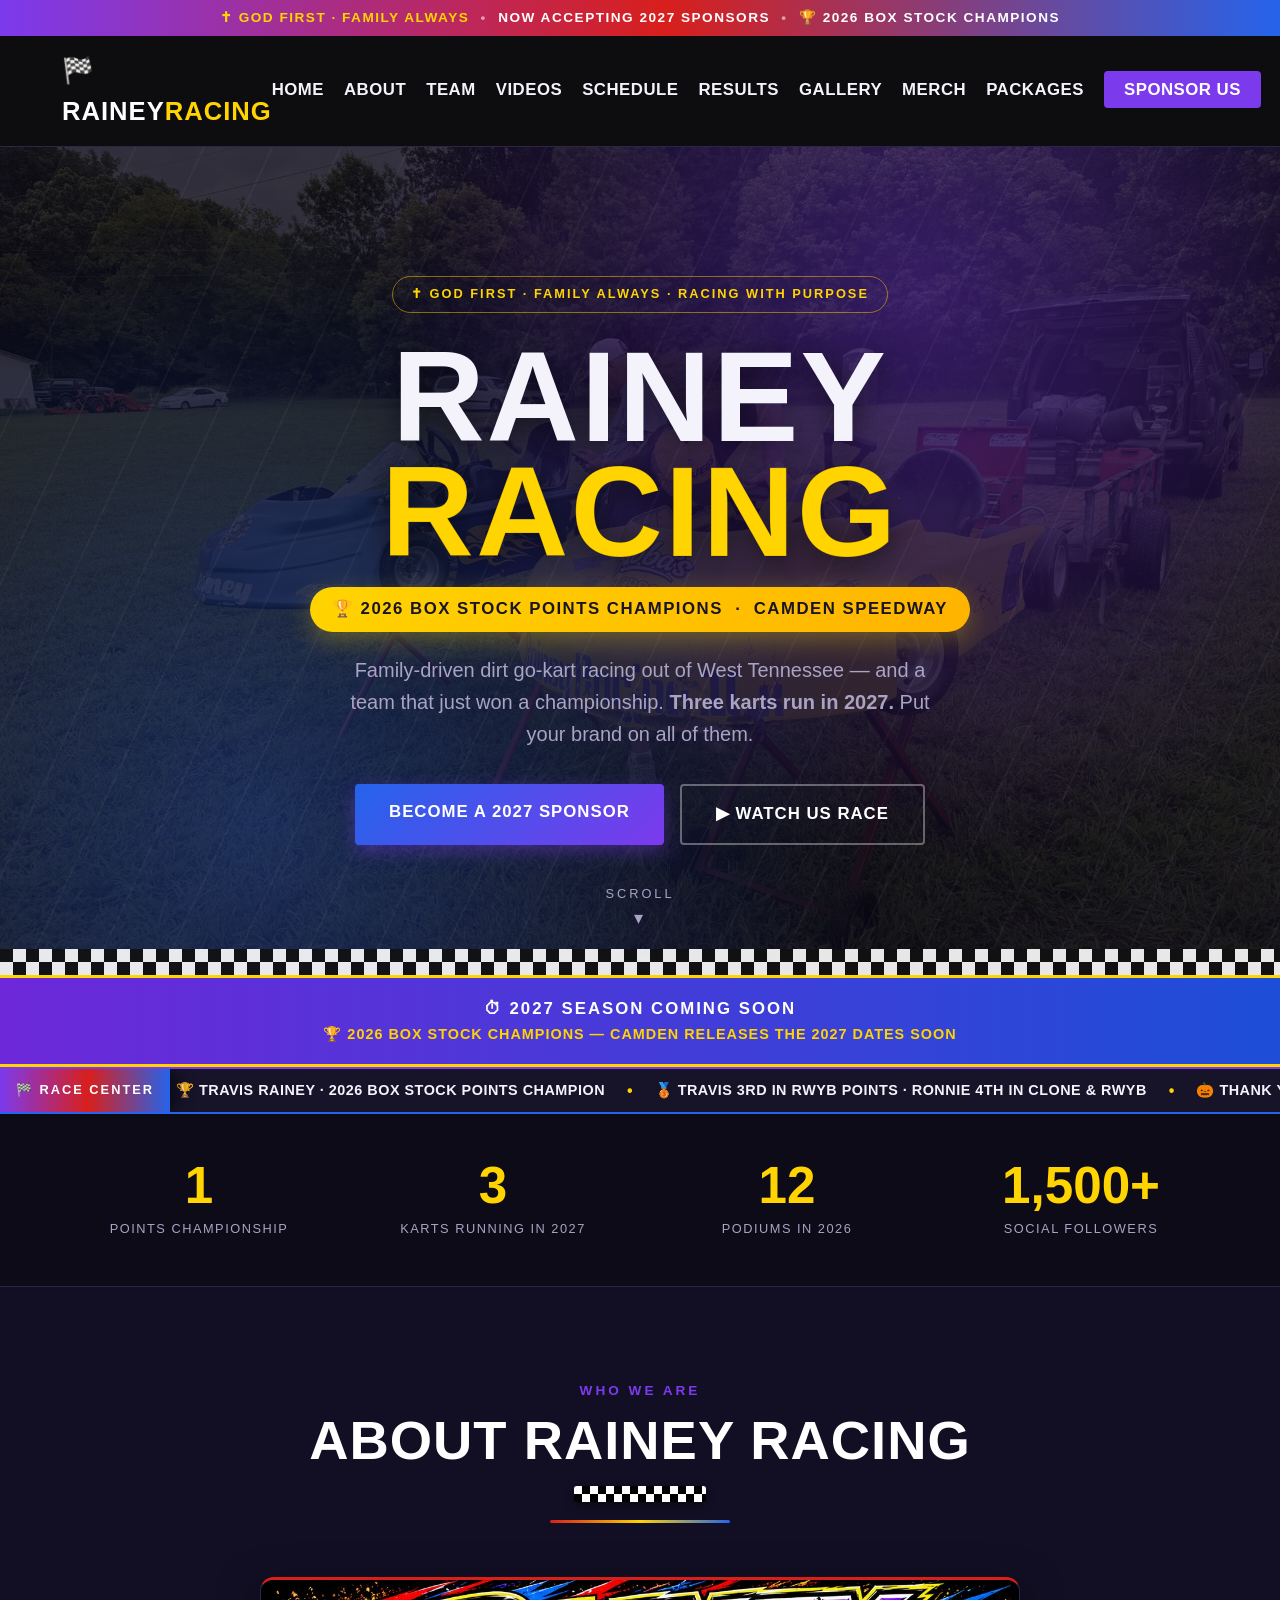
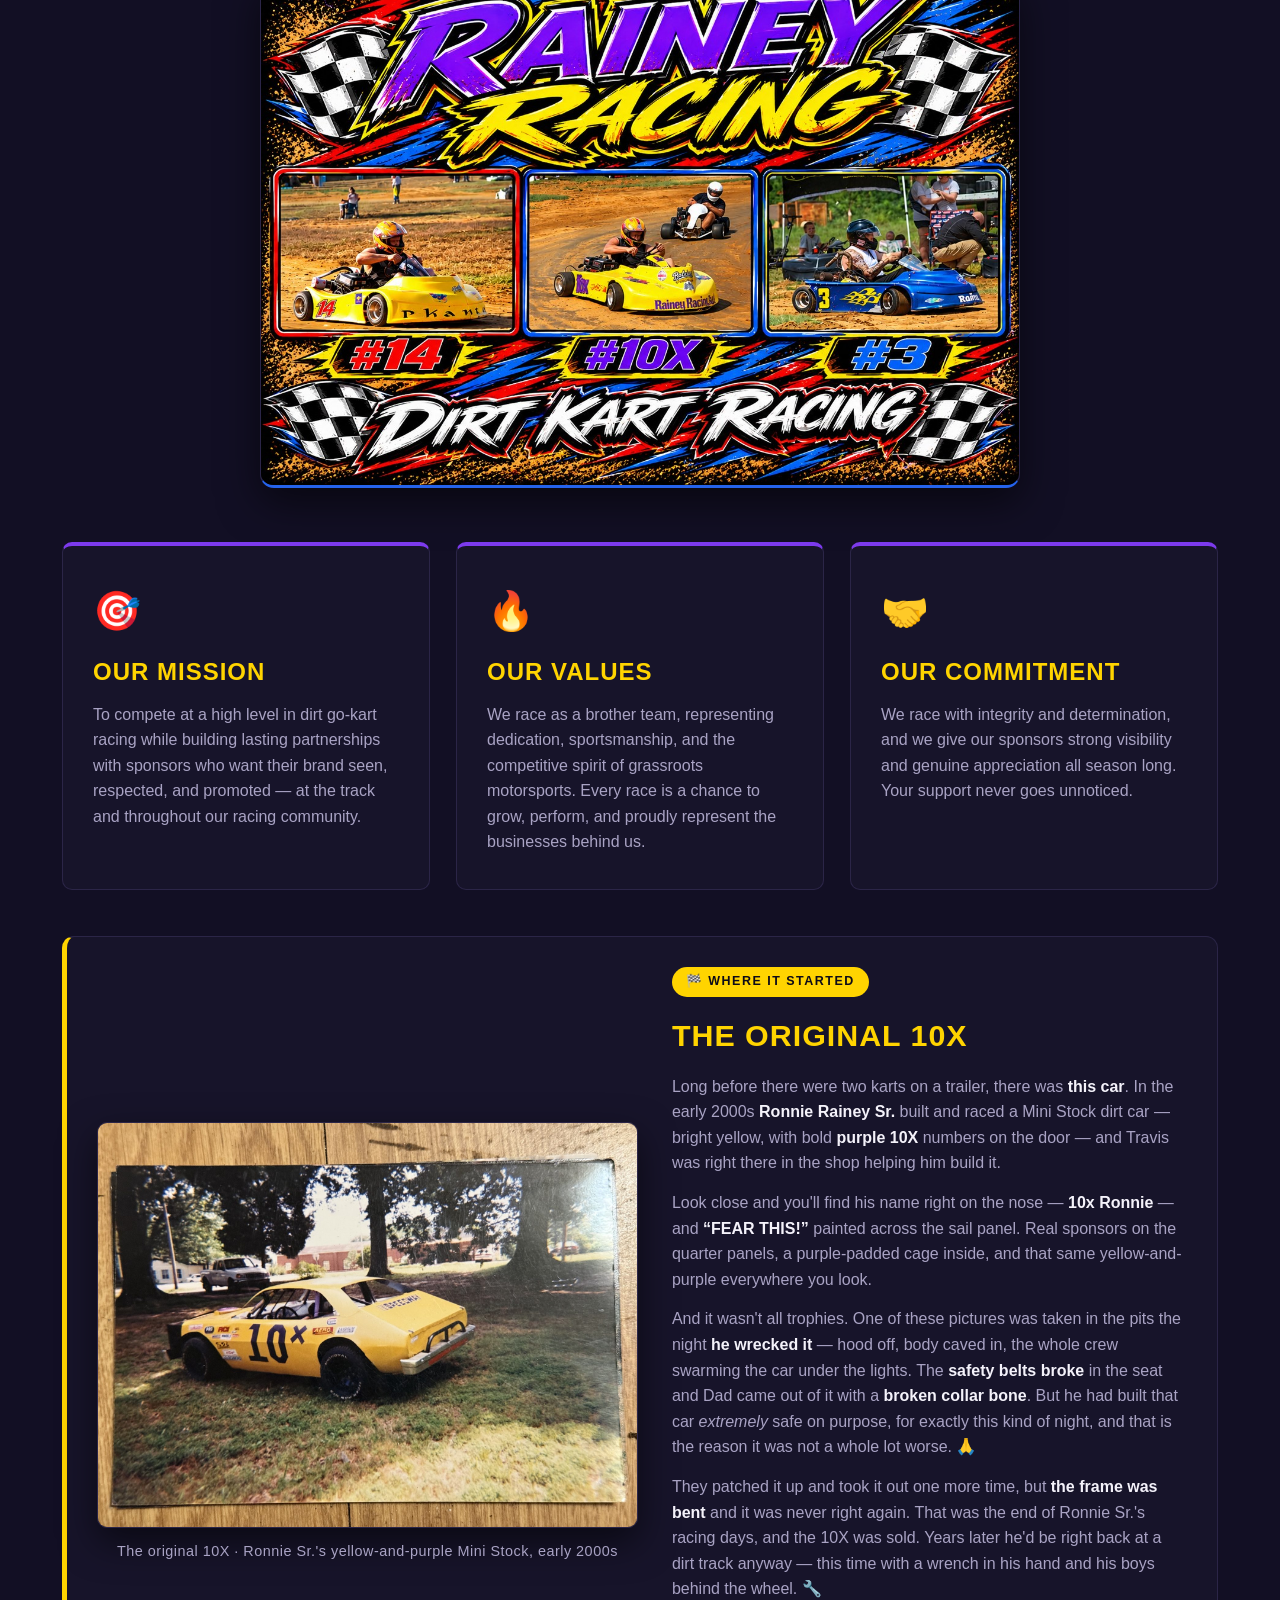
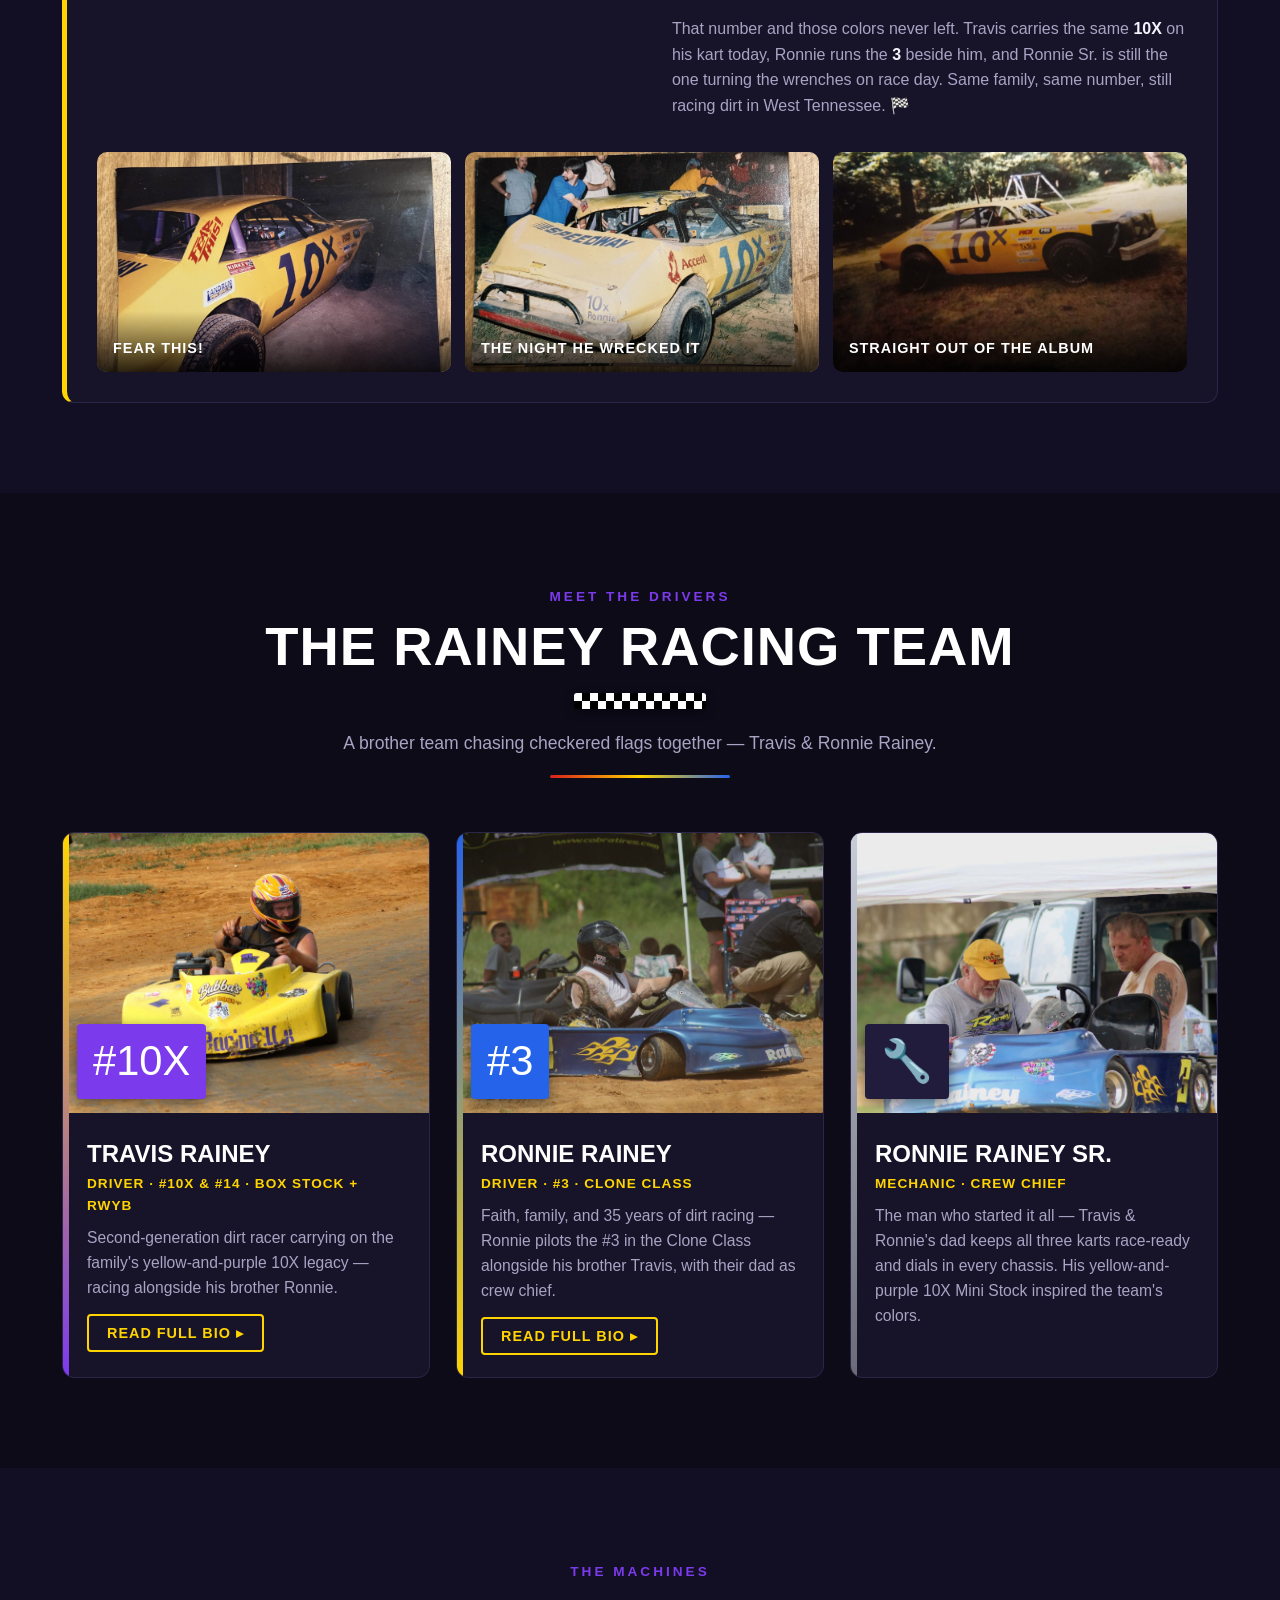
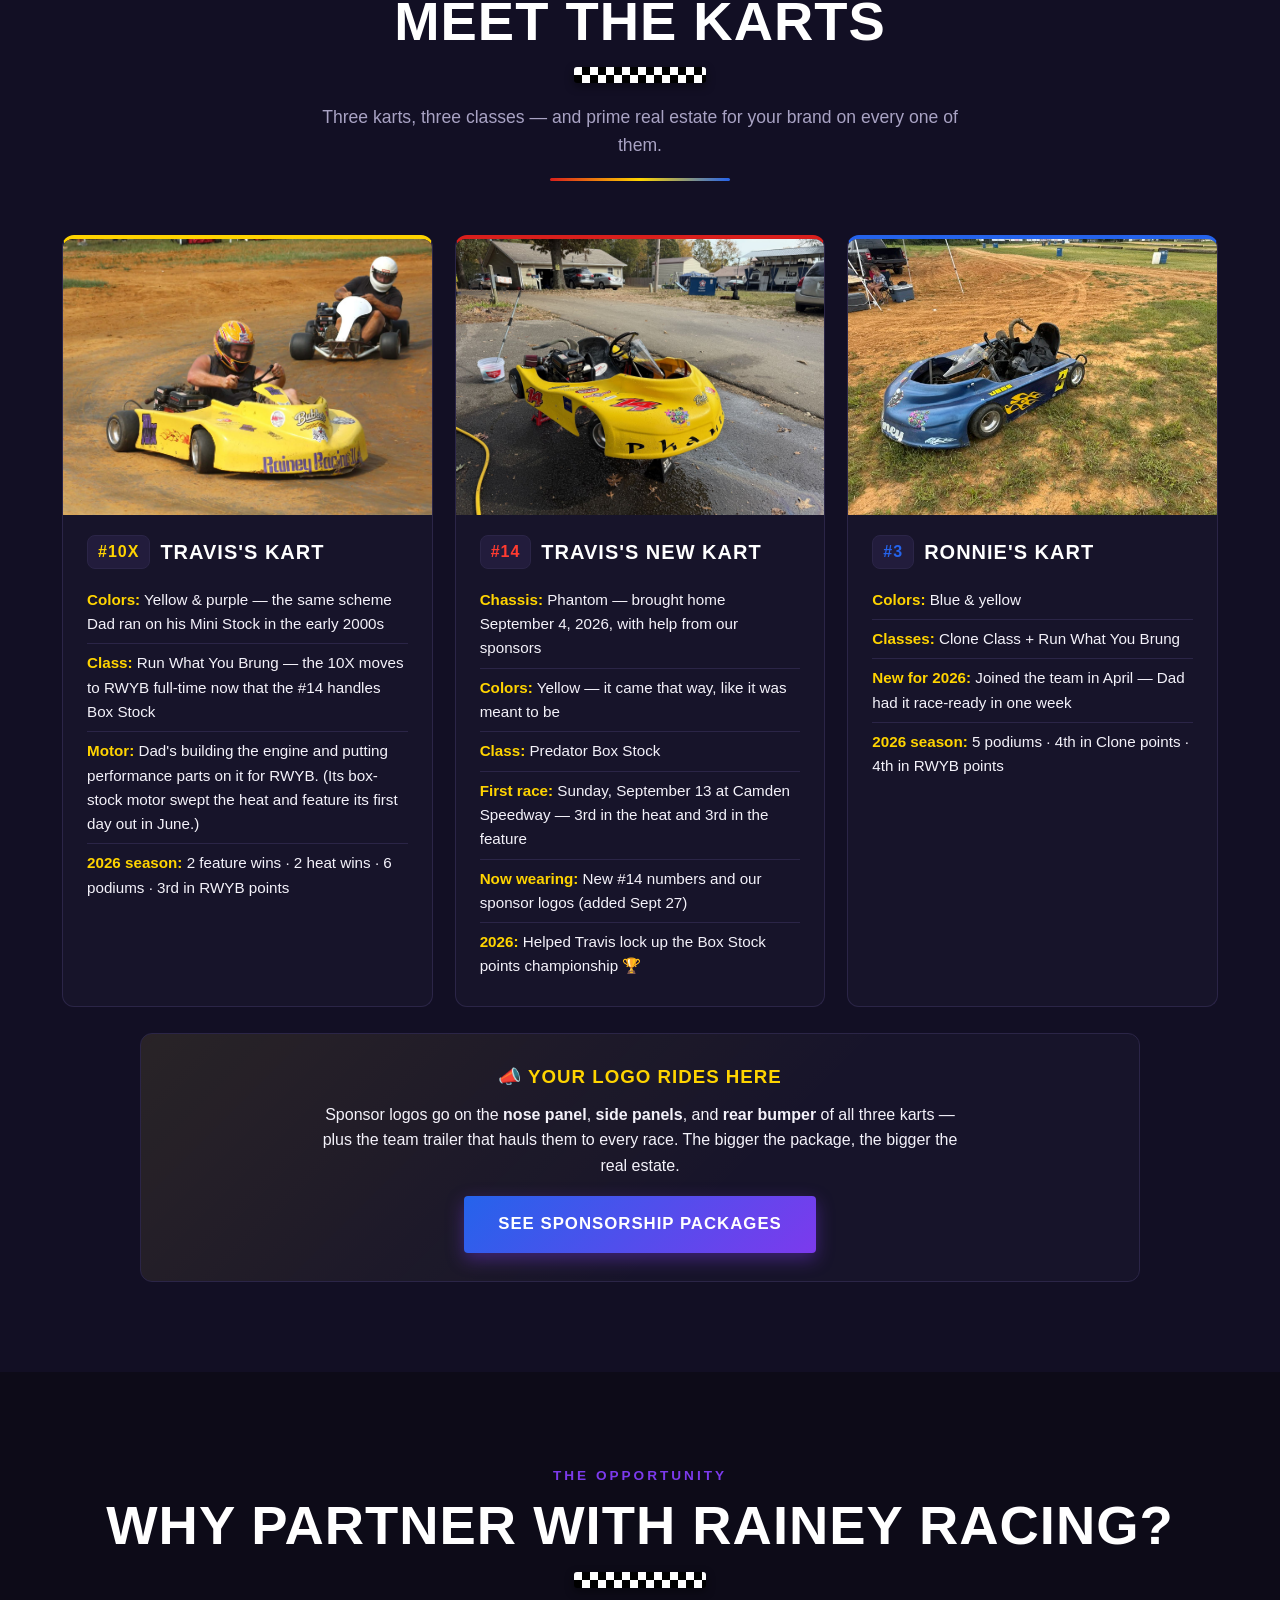
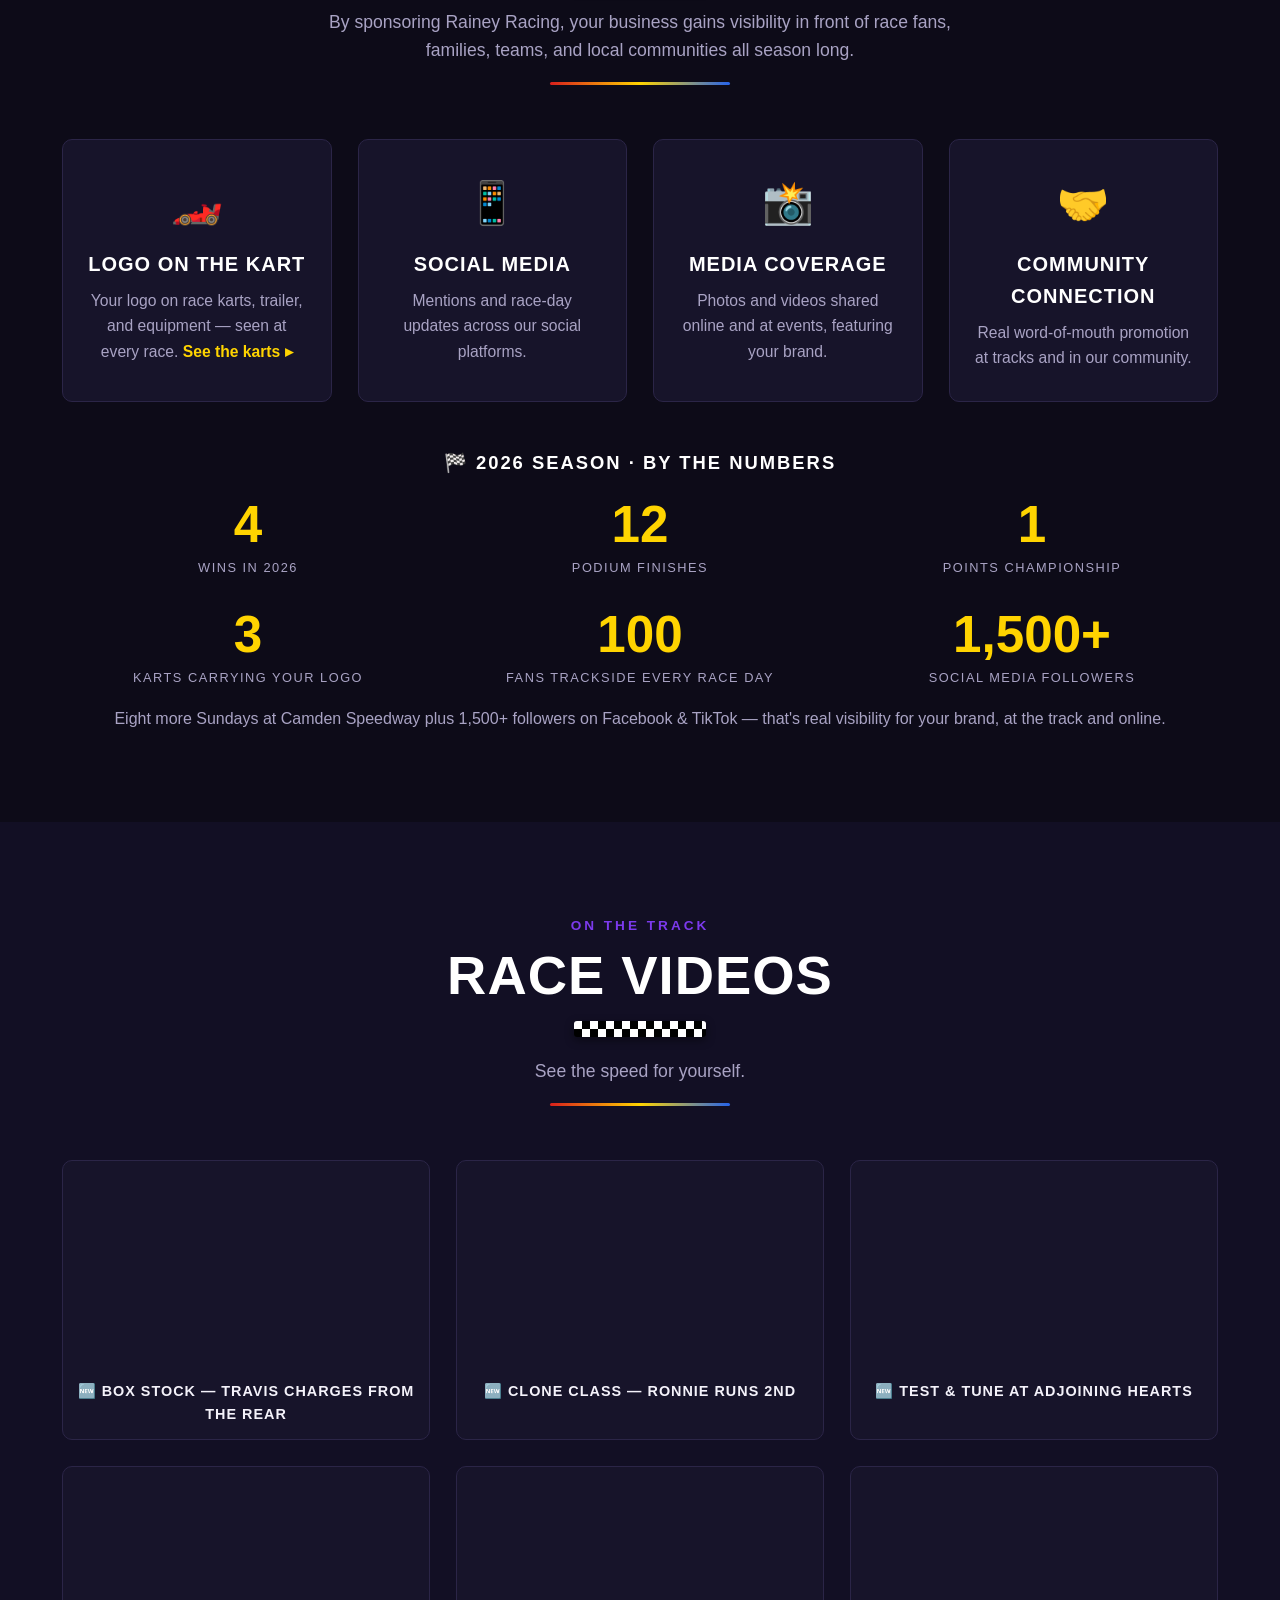
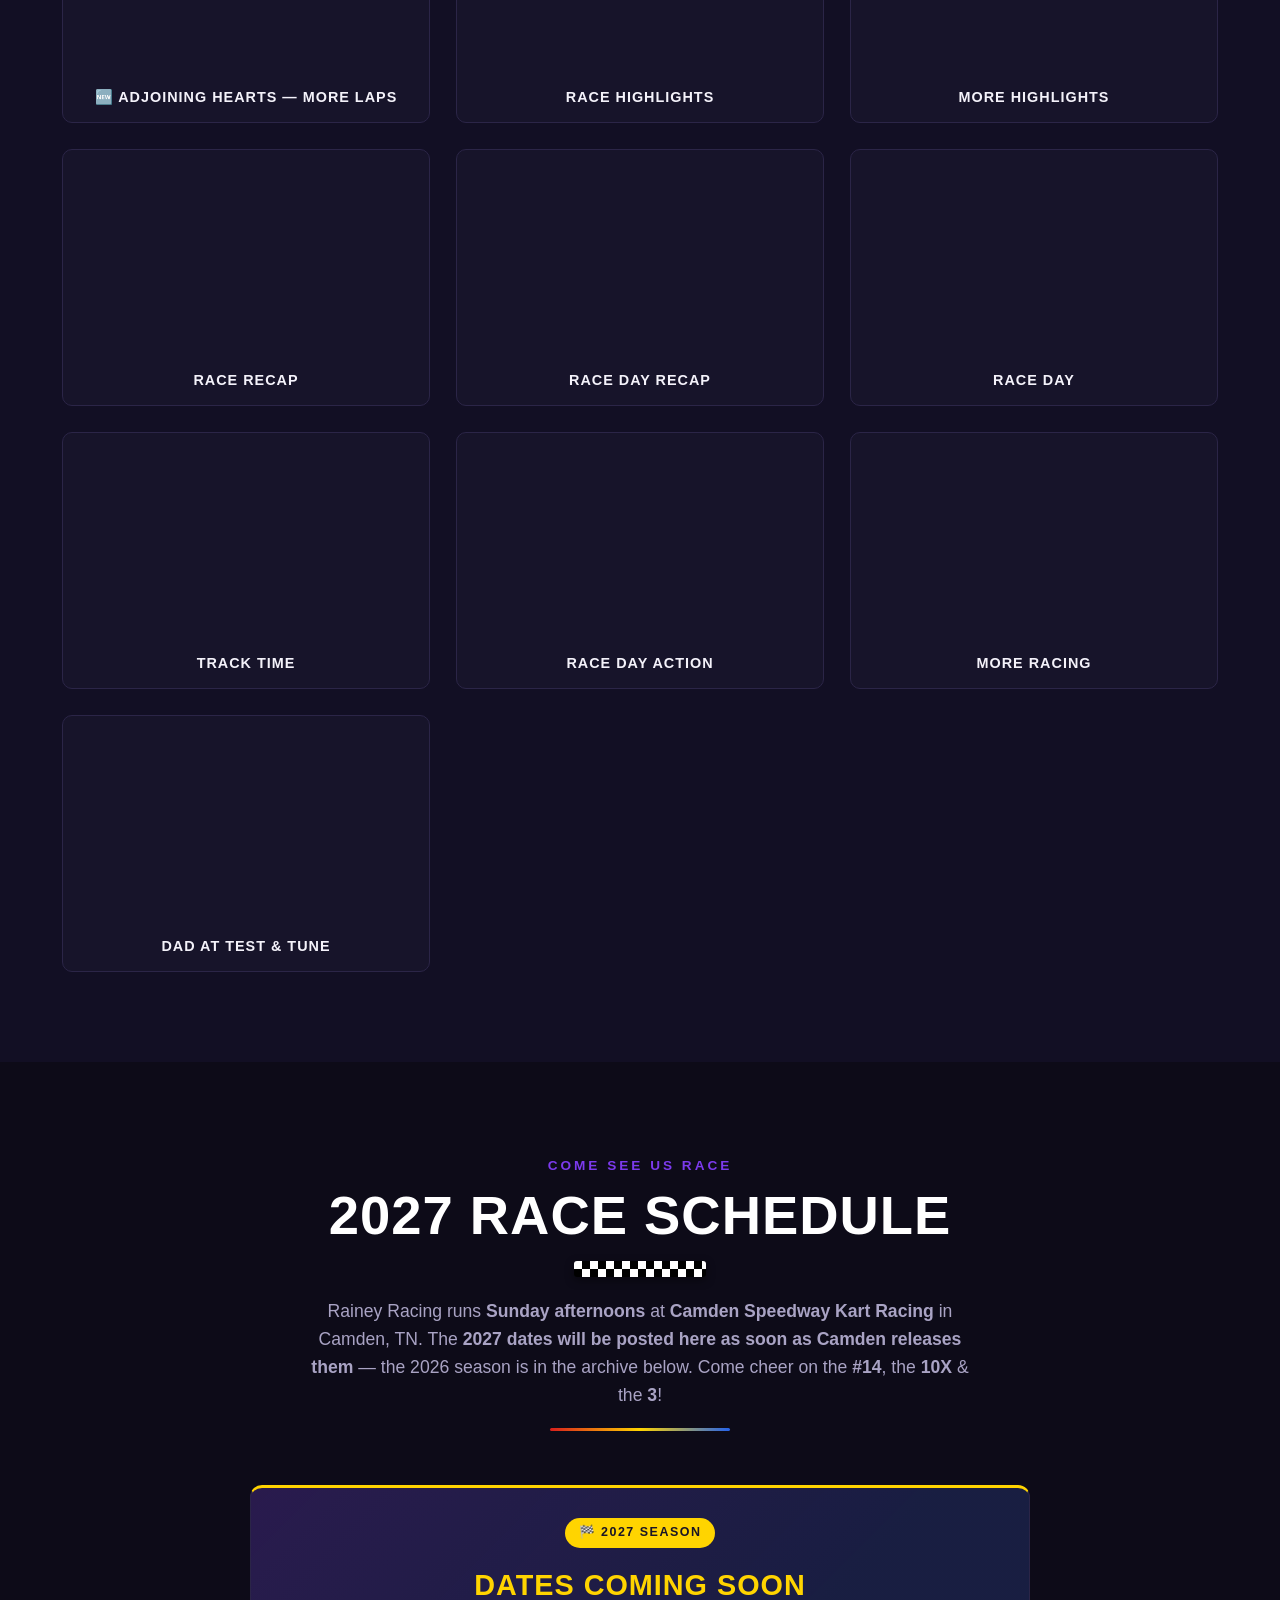
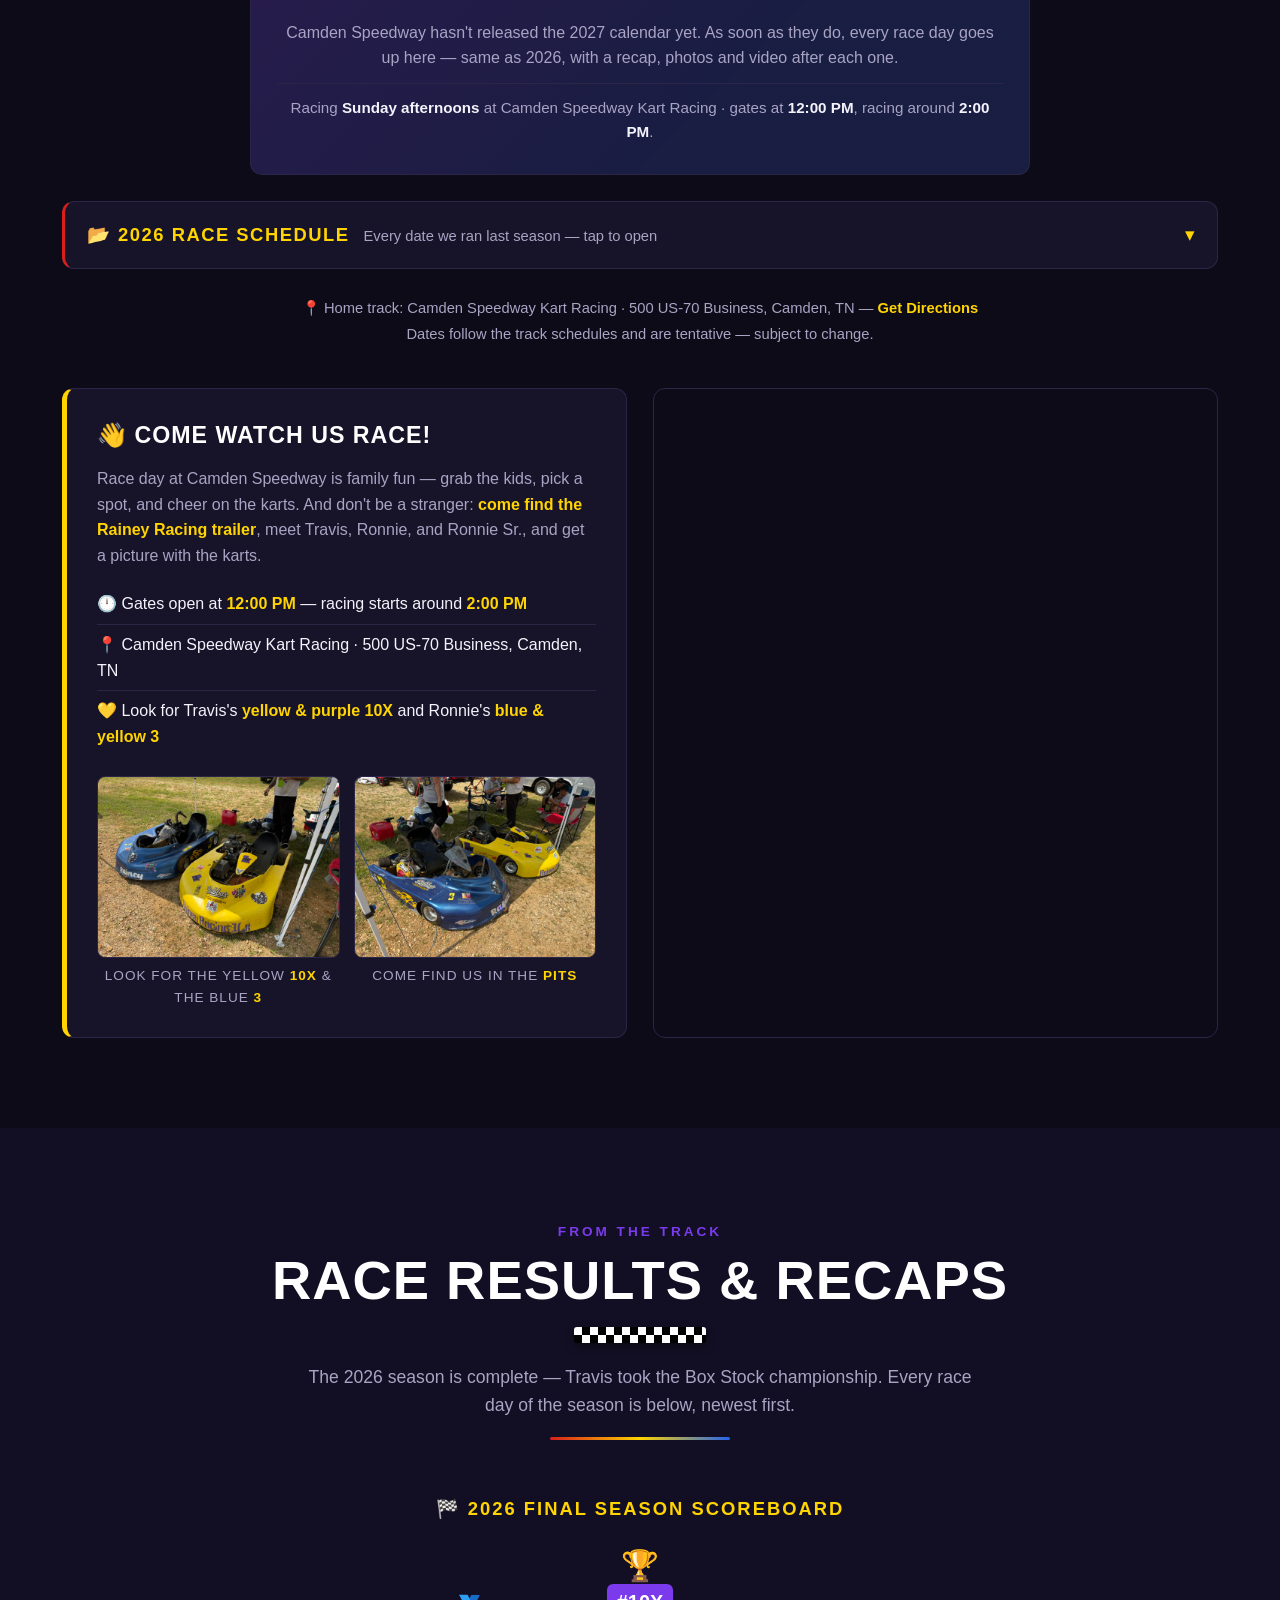
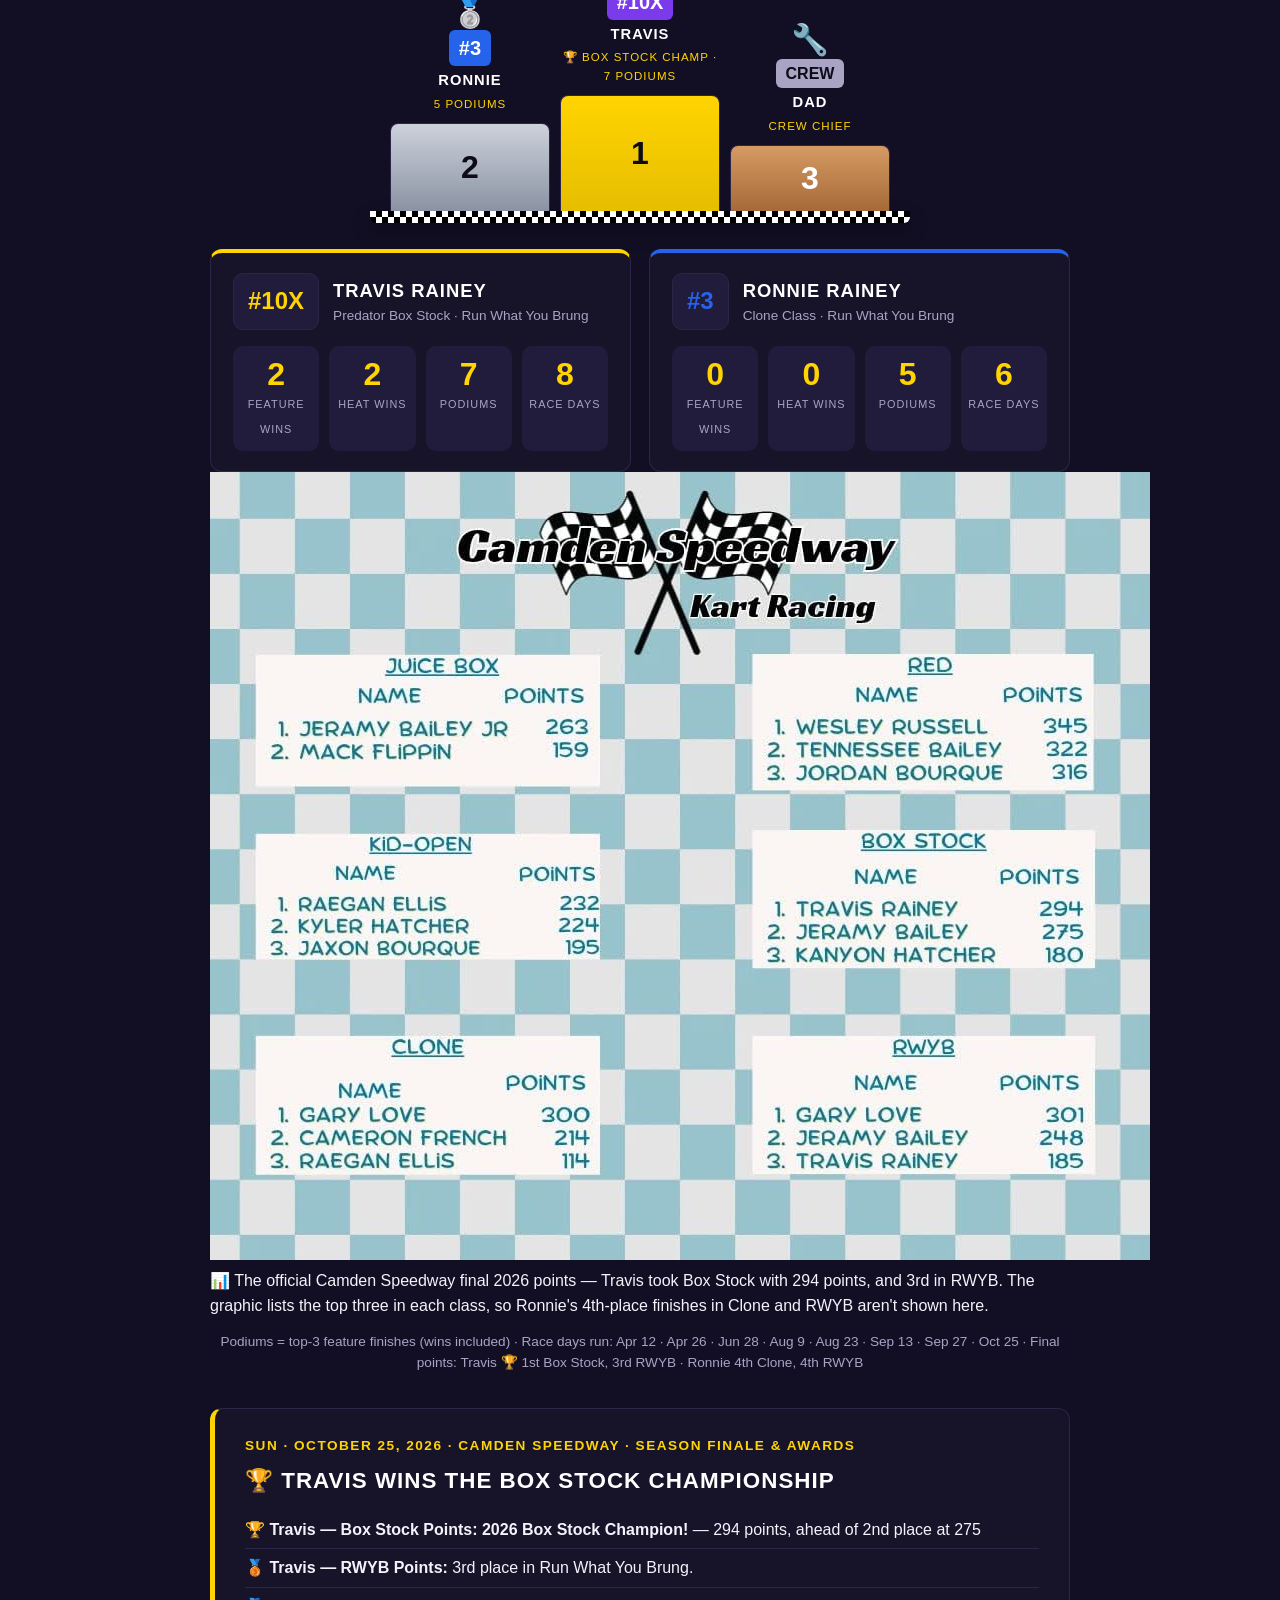
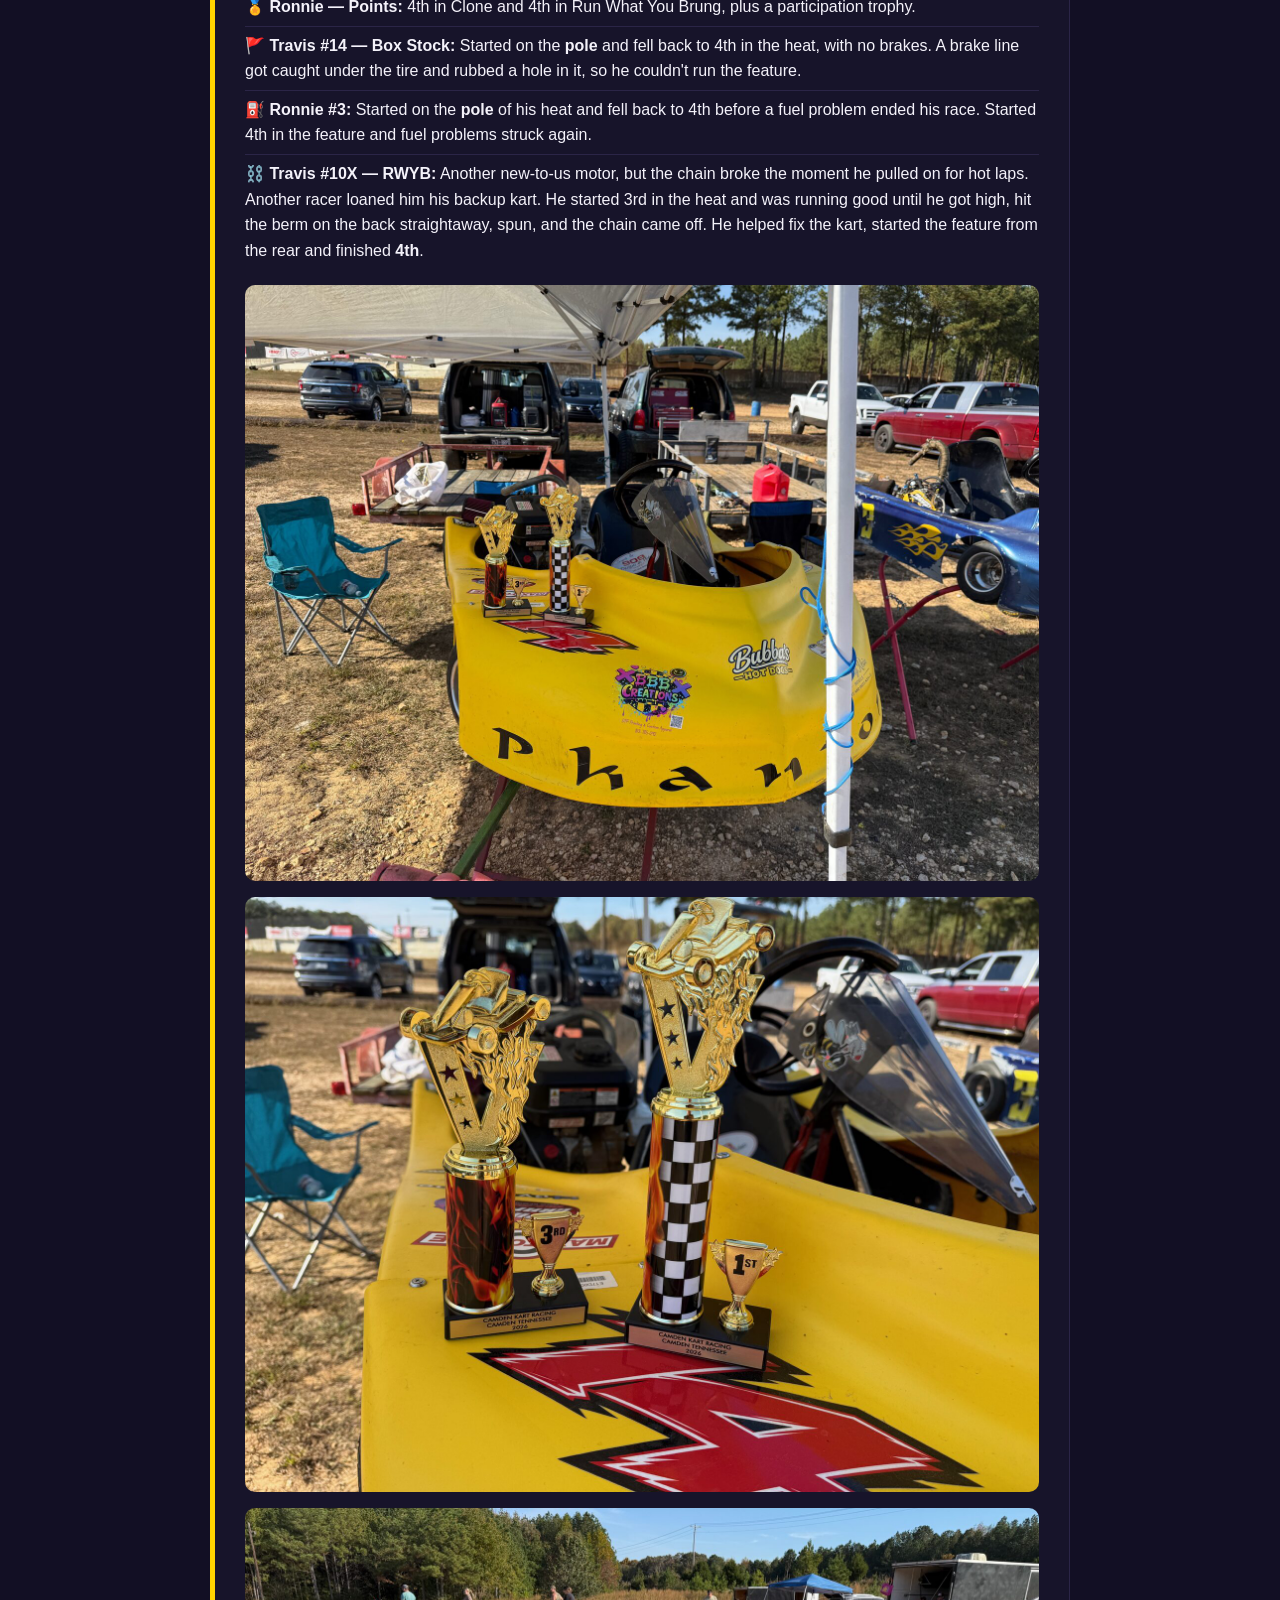
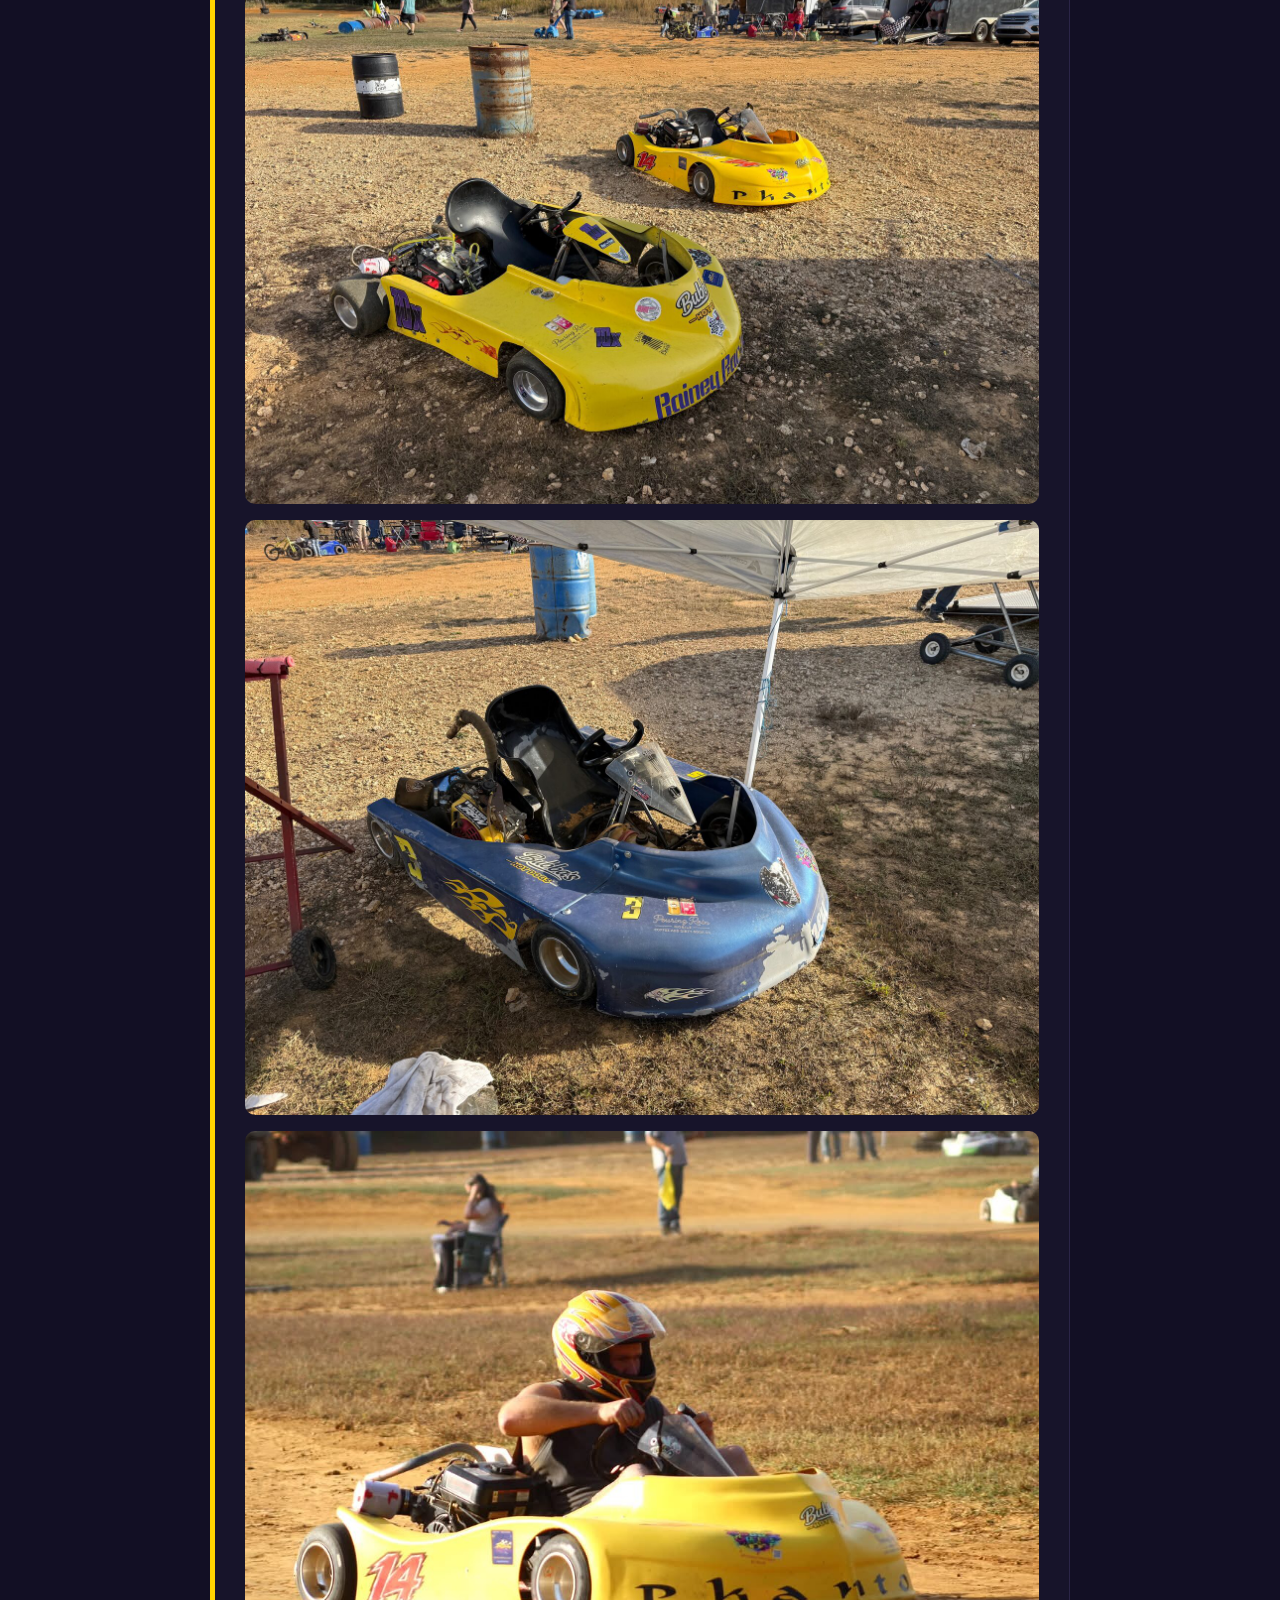
==== index.html @ 7cd08bd5 "Add the "dirt" skin as an opt-in preview Travis wants the site to look like dirt racing instead of a" ====
<!DOCTYPE html>
<html lang="en">
<head>
    <meta charset="UTF-8">
    <meta name="viewport" content="width=device-width, initial-scale=1.0">
    <meta name="description" content="Rainey Racing — championship dirt go-kart racing team. Partner with us for high-visibility sponsorship at the track and across our racing community.">
    <title>Rainey Racing | Dirt Go-Kart Racing Team — Sponsorship Partnerships</title>
    <link rel="canonical" href="https://raineymotorsports.com/">
    <meta property="og:type" content="website">
    <meta property="og:title" content="Rainey Racing | Dirt Go-Kart Racing Team">
    <meta property="og:description" content="2026 Box Stock champions. Three karts run in 2027 — the #14, the 10X and the 3. Sponsor us, follow the season, and grab team merch.">
    <meta property="og:url" content="https://raineymotorsports.com/">
    <meta property="og:image" content="https://raineymotorsports.com/images/brand/rainey-racing-banner.jpg">
    <link rel="stylesheet" href="styles.css?v=33">
    <!-- DIRT SKIN PREVIEW: add ?dirt=1 to the address to see it, ?dirt=0 to turn it back off.
         Temporary while Travis decides. Remove this block once the skin is adopted or dropped. -->
    <script>(function(){try{var q=new URLSearchParams(location.search);
      if(q.has('dirt')){localStorage.setItem('rr_dirt',q.get('dirt')==='0'?'':'1');}
      if(localStorage.getItem('rr_dirt')==='1'){
        document.write('<link rel="stylesheet" href="dirt.css?v=1">');}}catch(e){}})();</script>
</head>
<body>
    <!-- Top speed bar -->
    <div class="topbar">
        <span class="topbar-item topbar-faith">✝ GOD FIRST · FAMILY ALWAYS</span>
        <span class="topbar-sep">•</span>
        <span class="topbar-item">NOW ACCEPTING 2027 SPONSORS</span>
        <span class="topbar-sep">•</span>
        <span class="topbar-item">🏆 2026 BOX STOCK CHAMPIONS</span>
    </div>

    <!-- Navigation -->
    <nav class="navbar" id="navbar">
        <div class="container nav-inner">
            <a href="#home" class="nav-brand">🏁 RAINEY<span>RACING</span></a>
            <button class="nav-toggle" id="navToggle" aria-label="Menu">
                <span></span><span></span><span></span>
            </button>
            <ul class="nav-links" id="navLinks">
                <li><a href="#home">Home</a></li>
                <li><a href="#about">About</a></li>
                <li><a href="#team">Team</a></li>
                <li><a href="#videos">Videos</a></li>
                <li><a href="#schedule">Schedule</a></li>
                <li><a href="#results">Results</a></li>
                <li><a href="#gallery">Gallery</a></li>
                <li><a href="#merch">Merch</a></li>
                <li><a href="#sponsorship">Packages</a></li>
                <li><a href="#contact" class="nav-cta">Sponsor Us</a></li>
            </ul>
        </div>
    </nav>

    <!-- Hero Section -->
    <section id="home" class="hero">
        <div class="hero-speedlines"></div>
        <div class="hero-content">
            <div class="hero-badge">✝ GOD FIRST · FAMILY ALWAYS · RACING WITH PURPOSE</div>
            <h1 class="hero-title">RAINEY<span class="hero-title-accent">RACING</span></h1>
            <div class="hero-champ">🏆 2026 Box Stock Points Champions &nbsp;·&nbsp; Camden Speedway</div>
            <p class="hero-sub">Family-driven dirt go-kart racing out of West Tennessee — and a team that just won a championship. <strong>Three karts run in 2027.</strong> Put your brand on all of them.</p>
            <div class="hero-actions">
                <a href="#sponsorship" class="btn btn-primary">Become a 2027 Sponsor</a>
                <a href="#videos" class="btn btn-ghost">▶ Watch Us Race</a>
            </div>
        </div>
        <div class="hero-scroll">SCROLL <span>▾</span></div>
    </section>

    <!-- Team banner -->
    <!-- Next race countdown -->
    <section class="countdown">
        <div class="container countdown-inner">
            <div class="countdown-label">⏱ <span id="cdTitle">Next Race</span> <span class="cd-when" id="cdWhen"></span></div>
            <div class="countdown-clock" id="cdClock">
                <div class="cd-unit"><span id="cdDays">--</span><small>Days</small></div>
                <div class="cd-unit"><span id="cdHours">--</span><small>Hours</small></div>
                <div class="cd-unit"><span id="cdMins">--</span><small>Min</small></div>
                <div class="cd-unit"><span id="cdSecs">--</span><small>Sec</small></div>
            </div>
        </div>
    </section>

    <!-- Race ticker (broadcast crawl) -->
    <div class="ticker" aria-hidden="true">
        <div class="ticker-tag">🏁 Race Center</div>
        <div class="ticker-viewport">
            <div class="ticker-track">
                <span class="ticker-item">🏆 Travis Rainey · 2026 Box Stock Points Champion</span>
                <span class="ticker-dot">•</span>
                <span class="ticker-item">🥉 Travis 3rd in RWYB Points · Ronnie 4th in Clone &amp; RWYB</span>
                <span class="ticker-dot">•</span>
                <span class="ticker-item">🎃 Thank You Two Rivers Bar &amp; Grill · Candy for the Kids Oct 24</span>
                <span class="ticker-dot">•</span>
                <span class="ticker-item">🆕 #14 Phantom Debut · Two 3rd-Place Box Stock Finishes</span>
                <span class="ticker-dot">•</span>
                <span class="ticker-item">🥉 Ronnie Grabs 3rd in Clone on Sep 13</span>
                <span class="ticker-dot">•</span>
                <span class="ticker-item">📊 2026 Season Final · 4 Wins · 12 Podiums</span>
                <span class="ticker-dot">•</span>
                <span class="ticker-item">🤝 Now Accepting 2027 Sponsors · Your Logo on All Three Karts</span>
                <span class="ticker-dot">•</span>
                <span class="ticker-item">🎁 Free Fan Pack Giveaway · Drawn Live January 1</span>
                <span class="ticker-dot">•</span>
                <span class="ticker-item">🏆 Travis Rainey · 2026 Box Stock Points Champion</span>
                <span class="ticker-dot">•</span>
                <span class="ticker-item">🥉 Travis 3rd in RWYB Points · Ronnie 4th in Clone &amp; RWYB</span>
                <span class="ticker-dot">•</span>
                <span class="ticker-item">🎃 Thank You Two Rivers Bar &amp; Grill · Candy for the Kids Oct 24</span>
                <span class="ticker-dot">•</span>
                <span class="ticker-item">🆕 #14 Phantom Debut · Two 3rd-Place Box Stock Finishes</span>
                <span class="ticker-dot">•</span>
                <span class="ticker-item">🥉 Ronnie Grabs 3rd in Clone on Sep 13</span>
                <span class="ticker-dot">•</span>
                <span class="ticker-item">📊 2026 Season Final · 4 Wins · 12 Podiums</span>
                <span class="ticker-dot">•</span>
                <span class="ticker-item">🤝 Now Accepting 2027 Sponsors · Your Logo on All Three Karts</span>
                <span class="ticker-dot">•</span>
                <span class="ticker-item">🎁 Free Fan Pack Giveaway · Drawn Live January 1</span>
                <span class="ticker-dot">•</span>
            </div>
        </div>
    </div>

    <!-- Stats Bar -->
    <section class="stats">
        <div class="container stats-grid">
            <div class="stat">
                <div class="stat-number" data-target="1">0</div>
                <div class="stat-label">Points Championship</div>
            </div>
            <div class="stat">
                <div class="stat-number" data-target="3">0</div>
                <div class="stat-label">Karts Running in 2027</div>
            </div>
            <div class="stat">
                <div class="stat-number" data-target="12">0</div>
                <div class="stat-label">Podiums in 2026</div>
            </div>
            <div class="stat">
                <div class="stat-number" data-target="1500" data-suffix="+">0</div>
                <div class="stat-label">Social Followers</div>
            </div>
        </div>
    </section>

    <!-- About Section -->
    <section id="about" class="section about">
        <div class="container">
            <div class="section-head">
                <span class="section-kicker">Who We Are</span>
                <h2 class="section-title">About Rainey Racing</h2>
            </div>
            <div class="about-logo"><img src="images/brand/rainey-racing-banner.jpg" width="1280" height="853" alt="Rainey Racing team banner showing all three karts — Travis's #14 Phantom, his #10X and Ronnie's #3" loading="lazy" decoding="async"></div>
            <div class="about-grid">
                <div class="about-card">
                    <div class="about-icon">🎯</div>
                    <h3>Our Mission</h3>
                    <p>To compete at a high level in dirt go-kart racing while building lasting partnerships with sponsors who want their brand seen, respected, and promoted — at the track and throughout our racing community.</p>
                </div>
                <div class="about-card">
                    <div class="about-icon">🔥</div>
                    <h3>Our Values</h3>
                    <p>We race as a brother team, representing dedication, sportsmanship, and the competitive spirit of grassroots motorsports. Every race is a chance to grow, perform, and proudly represent the businesses behind us.</p>
                </div>
                <div class="about-card">
                    <div class="about-icon">🤝</div>
                    <h3>Our Commitment</h3>
                    <p>We race with integrity and determination, and we give our sponsors strong visibility and genuine appreciation all season long. Your support never goes unnoticed.</p>
                </div>
            </div>

            <!-- Where It Started — the original 10X -->
            <div class="origin">
                <figure class="origin-media">
                    <img src="images/race/rr-117.jpg" alt="Ronnie Rainey Sr.'s bright yellow Mini Stock dirt car with bold purple 10X numbers on the quarter panel, parked in the yard in the early 2000s" loading="lazy">
                    <figcaption>The original 10X · Ronnie Sr.'s yellow-and-purple Mini Stock, early 2000s</figcaption>
                </figure>
                <div class="origin-body">
                    <span class="origin-flag">🏁 Where It Started</span>
                    <h3>The Original 10X</h3>
                    <p>Long before there were two karts on a trailer, there was <strong>this car</strong>. In the early 2000s <strong>Ronnie Rainey Sr.</strong> built and raced a Mini Stock dirt car — bright yellow, with bold <strong>purple 10X</strong> numbers on the door — and Travis was right there in the shop helping him build it.</p>
                    <p>Look close and you'll find his name right on the nose — <strong>10x Ronnie</strong> — and <strong>“FEAR THIS!”</strong> painted across the sail panel. Real sponsors on the quarter panels, a purple-padded cage inside, and that same yellow-and-purple everywhere you look.</p>
                    <p>And it wasn't all trophies. One of these pictures was taken in the pits the night <strong>he wrecked it</strong> — hood off, body caved in, the whole crew swarming the car under the lights. The <strong>safety belts broke</strong> in the seat and Dad came out of it with a <strong>broken collar bone</strong>. But he had built that car <em>extremely</em> safe on purpose, for exactly this kind of night, and that is the reason it was not a whole lot worse. 🙏</p>
                    <p>They patched it up and took it out one more time, but <strong>the frame was bent</strong> and it was never right again. That was the end of Ronnie Sr.'s racing days, and the 10X was sold. Years later he'd be right back at a dirt track anyway — this time with a wrench in his hand and his boys behind the wheel. 🔧</p>
                    <p>That number and those colors never left. Travis carries the same <strong>10X</strong> on his kart today, Ronnie runs the <strong>3</strong> beside him, and Ronnie Sr. is still the one turning the wrenches on race day. Same family, same number, still racing dirt in West Tennessee. 🏁</p>
                </div>
                <div class="origin-strip">
                    <figure class="gallery-item"><img src="images/race/rr-118.jpg" alt="The yellow 10X Mini Stock in the shop, showing the purple 10X, the FEAR THIS! lettering and the purple-padded roll cage" loading="lazy"><figcaption>Fear This!</figcaption></figure>
                    <figure class="gallery-item"><img src="images/race/rr-119.jpg" alt="The 10X Mini Stock in the pits at night after Ronnie Rainey Sr. wrecked it, hood off and the crew working on the car" loading="lazy"><figcaption>The Night He Wrecked It</figcaption></figure>
                    <figure class="gallery-item"><img src="images/race/rr-116.jpg" alt="A faded print of Ronnie Rainey Sr.'s yellow 10X Mini Stock from the early 2000s" loading="lazy"><figcaption>Straight Out of the Album</figcaption></figure>
                </div>
            </div>
        </div>
    </section>

    <!-- Team / Drivers Section -->
    <section id="team" class="section team">
        <div class="container">
            <div class="section-head">
                <span class="section-kicker">Meet The Drivers</span>
                <h2 class="section-title">The Rainey Racing Team</h2>
                <p class="section-intro">A brother team chasing checkered flags together — Travis &amp; Ronnie Rainey.</p>
            </div>
            <div class="team-grid">
                <div class="driver-card driver-10x">
                    <div class="driver-photo">
                        <img src="images/race/rr-80.jpg" alt="Travis Rainey driving the yellow No. 10X kart on the dirt at Camden Speedway">
                        <span class="driver-num">#10X</span>
                    </div>
                    <div class="driver-info">
                        <h3>Travis Rainey</h3>
                        <p class="driver-role">Driver · #10X &amp; #14 · Box Stock + RWYB</p>
                        <p class="driver-bio">Second-generation dirt racer carrying on the family's yellow-and-purple 10X legacy — racing alongside his brother Ronnie.</p>
                        <button class="bio-btn" data-bio="bio-travis">Read Full Bio ▸</button>
                    </div>
                </div>
                <div class="driver-card driver-3">
                    <div class="driver-photo">
                        <img src="images/race/rr-86.jpg" alt="Ronnie Rainey sitting in the No. 3 kart in the pits at Camden Speedway">
                        <span class="driver-num">#3</span>
                    </div>
                    <div class="driver-info">
                        <h3>Ronnie Rainey</h3>
                        <p class="driver-role">Driver · #3 · Clone Class</p>
                        <p class="driver-bio">Faith, family, and 35 years of dirt racing — Ronnie pilots the #3 in the Clone Class alongside his brother Travis, with their dad as crew chief.</p>
                        <button class="bio-btn" data-bio="bio-ronnie">Read Full Bio ▸</button>
                    </div>
                </div>
                <div class="driver-card driver-crew">
                    <div class="driver-photo">
                        <img src="images/race/rr-87.jpg" alt="Ronnie Rainey Sr. in his Rainey Racing shirt working on the No. 3 kart alongside his son Ronnie">
                        <span class="driver-num">🔧</span>
                    </div>
                    <div class="driver-info">
                        <h3>Ronnie Rainey Sr.</h3>
                        <p class="driver-role">Mechanic · Crew Chief</p>
                        <p class="driver-bio">The man who started it all — Travis &amp; Ronnie's dad keeps all three karts race-ready and dials in every chassis. His yellow-and-purple 10X Mini Stock inspired the team's colors.</p>
                    </div>
                </div>
            </div>
        </div>
    </section>

    <!-- Meet the Karts -->
    <section id="karts" class="section karts">
        <div class="container">
            <div class="section-head">
                <span class="section-kicker">The Machines</span>
                <h2 class="section-title">Meet The Karts</h2>
                <p class="section-intro">Three karts, three classes — and prime real estate for your brand on every one of them.</p>
            </div>
            <div class="karts-grid">
                <div class="kart-card kart-10x">
                    <img src="images/race/rr-81.jpg" alt="Travis's yellow and purple 10X kart leading another kart through the corner at Camden Speedway" loading="lazy">
                    <div class="kart-info">
                        <h3><span class="kart-badge kart-badge-10x">#10X</span> Travis's Kart</h3>
                        <ul class="kart-specs">
                            <li><strong>Colors:</strong> Yellow &amp; purple — the same scheme Dad ran on his Mini Stock in the early 2000s</li>
                            <li><strong>Class:</strong> Run What You Brung — the 10X moves to RWYB full-time now that the #14 handles Box Stock</li>
                            <li><strong>Motor:</strong> Dad's building the engine and putting performance parts on it for RWYB. (Its box-stock motor swept the heat and feature its first day out in June.)</li>
                            <li><strong>2026 season:</strong> 2 feature wins · 2 heat wins · 6 podiums · 3rd in RWYB points</li>
                        </ul>
                    </div>
                </div>
                <div class="kart-card kart-14">
                    <img src="images/race/rr-158.jpg" alt="Travis's yellow #14 Phantom kart washed and parked in the driveway, wearing its #14 numbers and the Bubba's Hot Dogs, Pouring Rein and BBB Creations decals" loading="lazy">
                    <div class="kart-info">
                        <h3><span class="kart-badge kart-badge-14">#14</span> Travis's New Kart</h3>
                        <ul class="kart-specs">
                            <li><strong>Chassis:</strong> Phantom — brought home September 4, 2026, with help from our sponsors</li>
                            <li><strong>Colors:</strong> Yellow — it came that way, like it was meant to be</li>
                            <li><strong>Class:</strong> Predator Box Stock</li>
                            <li><strong>First race:</strong> Sunday, September 13 at Camden Speedway — 3rd in the heat and 3rd in the feature</li>
                            <li><strong>Now wearing:</strong> New #14 numbers and our sponsor logos (added Sept 27)</li>
                            <li><strong>2026:</strong> Helped Travis lock up the Box Stock points championship 🏆</li>
                        </ul>
                    </div>
                </div>
                <div class="kart-card kart-3">
                    <img src="images/race/rr-106.jpg" alt="Ronnie's blue and yellow No. 3 kart parked in the pit area, full side view" loading="lazy">
                    <div class="kart-info">
                        <h3><span class="kart-badge kart-badge-3">#3</span> Ronnie's Kart</h3>
                        <ul class="kart-specs">
                            <li><strong>Colors:</strong> Blue &amp; yellow</li>
                            <li><strong>Classes:</strong> Clone Class + Run What You Brung</li>
                            <li><strong>New for 2026:</strong> Joined the team in April — Dad had it race-ready in one week</li>
                            <li><strong>2026 season:</strong> 5 podiums · 4th in Clone points · 4th in RWYB points</li>
                        </ul>
                    </div>
                </div>
            </div>
            <div class="kart-logo-cta">
                <h3>📣 Your Logo Rides Here</h3>
                <p>Sponsor logos go on the <strong>nose panel</strong>, <strong>side panels</strong>, and <strong>rear bumper</strong> of all three karts — plus the team trailer that hauls them to every race. The bigger the package, the bigger the real estate.</p>
                <a href="#sponsorship" class="btn btn-primary">See Sponsorship Packages</a>
            </div>
        </div>
    </section>

    <!-- Why Partner Section -->
    <section class="section why-partner">
        <div class="container">
            <div class="section-head">
                <span class="section-kicker">The Opportunity</span>
                <h2 class="section-title">Why Partner With Rainey Racing?</h2>
                <p class="section-intro">By sponsoring Rainey Racing, your business gains visibility in front of race fans, families, teams, and local communities all season long.</p>
            </div>
            <div class="benefits-grid">
                <div class="benefit-item">
                    <div class="benefit-icon">🏎️</div>
                    <h4>Logo On The Kart</h4>
                    <p>Your logo on race karts, trailer, and equipment — seen at every race. <a href="#karts">See the karts ▸</a></p>
                </div>
                <div class="benefit-item">
                    <div class="benefit-icon">📱</div>
                    <h4>Social Media</h4>
                    <p>Mentions and race-day updates across our social platforms.</p>
                </div>
                <div class="benefit-item">
                    <div class="benefit-icon">📸</div>
                    <h4>Media Coverage</h4>
                    <p>Photos and videos shared online and at events, featuring your brand.</p>
                </div>
                <div class="benefit-item">
                    <div class="benefit-icon">🤝</div>
                    <h4>Community Connection</h4>
                    <p>Real word-of-mouth promotion at tracks and in our community.</p>
                </div>
            </div>

            <!-- 2026 season by the numbers -->
            <div class="season-numbers">
                <h3 class="season-numbers-title">🏁 2026 Season · By The Numbers</h3>
                <div class="stats-grid">
                    <div class="stat">
                        <div class="stat-number" data-target="4">0</div>
                        <div class="stat-label">Wins in 2026</div>
                    </div>
                    <div class="stat">
                        <div class="stat-number" data-target="12">0</div>
                        <div class="stat-label">Podium Finishes</div>
                    </div>
                    <div class="stat">
                        <div class="stat-number" data-target="1">0</div>
                        <div class="stat-label">Points Championship</div>
                    </div>
                    <div class="stat">
                        <div class="stat-number" data-target="3">0</div>
                        <div class="stat-label">Karts Carrying Your Logo</div>
                    </div>
                    <div class="stat">
                        <div class="stat-number" data-target="100">0</div>
                        <div class="stat-label">Fans Trackside Every Race Day</div>
                    </div>
                    <div class="stat">
                        <div class="stat-number" data-target="1500" data-suffix="+">0</div>
                        <div class="stat-label">Social Media Followers</div>
                    </div>
                </div>
                <p class="season-numbers-note">Eight more Sundays at Camden Speedway plus 1,500+ followers on Facebook &amp; TikTok — that's real visibility for your brand, at the track and online.</p>
            </div>
        </div>
    </section>

    <!-- Videos Section -->
    <section id="videos" class="section videos">
        <div class="container">
            <div class="section-head">
                <span class="section-kicker">On The Track</span>
                <h2 class="section-title">Race Videos</h2>
                <p class="section-intro">See the speed for yourself.</p>
            </div>
            <div class="video-grid">
                <figure class="video-card"><iframe src="https://www.youtube.com/embed/5d0kuoHhxGY" title="Rainey Racing – Box Stock Race Recap, Camden Speedway Aug 23 2026" allow="accelerometer; autoplay; clipboard-write; encrypted-media; gyroscope; picture-in-picture; web-share" allowfullscreen loading="lazy"></iframe><figcaption>🆕 Box Stock — Travis Charges From the Rear</figcaption></figure>
                <figure class="video-card"><iframe src="https://www.youtube.com/embed/ymI1KTbXDm4" title="Rainey Racing – Clone Class Race Recap, Camden Speedway Aug 23 2026" allow="accelerometer; autoplay; clipboard-write; encrypted-media; gyroscope; picture-in-picture; web-share" allowfullscreen loading="lazy"></iframe><figcaption>🆕 Clone Class — Ronnie Runs 2nd</figcaption></figure>
                <figure class="video-card"><iframe src="https://www.youtube.com/embed/HOgKajn_VDM" title="Rainey Racing – Test &amp; Tune at Adjoining Hearts Raceway" allow="accelerometer; autoplay; clipboard-write; encrypted-media; gyroscope; picture-in-picture; web-share" allowfullscreen loading="lazy"></iframe><figcaption>🆕 Test &amp; Tune at Adjoining Hearts</figcaption></figure>
                <figure class="video-card"><iframe src="https://www.youtube.com/embed/fQQ1SYdhd4o" title="Rainey Racing – Test &amp; Tune at Adjoining Hearts Raceway" allow="accelerometer; autoplay; clipboard-write; encrypted-media; gyroscope; picture-in-picture; web-share" allowfullscreen loading="lazy"></iframe><figcaption>🆕 Adjoining Hearts — More Laps</figcaption></figure>
                <figure class="video-card"><iframe src="https://www.youtube.com/embed/HC9f0LqCAAU" title="Rainey Racing – Race Highlights" allow="accelerometer; autoplay; clipboard-write; encrypted-media; gyroscope; picture-in-picture; web-share" allowfullscreen loading="lazy"></iframe><figcaption>Race Highlights</figcaption></figure>
                <figure class="video-card"><iframe src="https://www.youtube.com/embed/5Q5ZVlPMfrM" title="Rainey Racing – Race Highlights" allow="accelerometer; autoplay; clipboard-write; encrypted-media; gyroscope; picture-in-picture; web-share" allowfullscreen loading="lazy"></iframe><figcaption>More Highlights</figcaption></figure>
                <figure class="video-card"><iframe src="https://www.youtube.com/embed/2jpdaXVK9fM" title="Rainey Racing – Race Recap" allow="accelerometer; autoplay; clipboard-write; encrypted-media; gyroscope; picture-in-picture; web-share" allowfullscreen loading="lazy"></iframe><figcaption>Race Recap</figcaption></figure>
                <figure class="video-card"><iframe src="https://www.youtube.com/embed/ZSBmV2ziYQs" title="Rainey Racing – Race Day Recap" allow="accelerometer; autoplay; clipboard-write; encrypted-media; gyroscope; picture-in-picture; web-share" allowfullscreen loading="lazy"></iframe><figcaption>Race Day Recap</figcaption></figure>
                <figure class="video-card"><iframe src="https://www.youtube.com/embed/ZtDLYgRMTAA" title="Rainey Racing – Race Day" allow="accelerometer; autoplay; clipboard-write; encrypted-media; gyroscope; picture-in-picture; web-share" allowfullscreen loading="lazy"></iframe><figcaption>Race Day</figcaption></figure>
                <figure class="video-card"><iframe src="https://www.youtube.com/embed/u92N6aL0Gcc" title="Rainey Racing – Track Time" allow="accelerometer; autoplay; clipboard-write; encrypted-media; gyroscope; picture-in-picture; web-share" allowfullscreen loading="lazy"></iframe><figcaption>Track Time</figcaption></figure>
                <figure class="video-card"><iframe src="https://www.youtube.com/embed/hl5EkXXFqzc" title="Rainey Racing – Race Day Action" allow="accelerometer; autoplay; clipboard-write; encrypted-media; gyroscope; picture-in-picture; web-share" allowfullscreen loading="lazy"></iframe><figcaption>Race Day Action</figcaption></figure>
                <figure class="video-card"><iframe src="https://www.youtube.com/embed/gLkOJU-KIyk" title="Rainey Racing – More Racing" allow="accelerometer; autoplay; clipboard-write; encrypted-media; gyroscope; picture-in-picture; web-share" allowfullscreen loading="lazy"></iframe><figcaption>More Racing</figcaption></figure>
                <figure class="video-card"><iframe src="https://www.youtube.com/embed/-olWSPZ5mUY" title="Ronnie Rainey Sr. taking laps at test and tune day" allow="accelerometer; autoplay; clipboard-write; encrypted-media; gyroscope; picture-in-picture; web-share" allowfullscreen loading="lazy"></iframe><figcaption>Dad at Test &amp; Tune</figcaption></figure>
            </div>
        </div>
    </section>

    <section id="schedule" class="section schedule">
        <div class="container">
            <div class="section-head">
                <span class="section-kicker">Come See Us Race</span>
                <h2 class="section-title">2027 Race Schedule</h2>
                <p class="section-intro">Rainey Racing runs <strong>Sunday afternoons</strong> at <strong>Camden Speedway Kart Racing</strong> in Camden, TN. The <strong>2027 dates will be posted here as soon as Camden releases them</strong> — the 2026 season is in the archive below. Come cheer on the <strong>#14</strong>, the <strong>10X</strong> &amp; the <strong>3</strong>!</p>
            </div>
            <div class="sched-2027">
                <div class="sched-2027-flag">🏁 2027 Season</div>
                <h3>Dates Coming Soon</h3>
                <p>Camden Speedway hasn't released the 2027 calendar yet. As soon as they do, every race day goes up here — same as 2026, with a recap, photos and video after each one.</p>
                <p class="sched-2027-note">Racing <strong>Sunday afternoons</strong> at Camden Speedway Kart Racing · gates at <strong>12:00 PM</strong>, racing around <strong>2:00 PM</strong>.</p>
            </div>
            <details class="season-archive season-archive--sched">
                <summary><span class="season-archive-label">📂 2026 Race Schedule</span><span class="season-archive-hint">Every date we ran last season — tap to open</span></summary>
                <div class="season-archive-body">
                    <div class="schedule-list">
                <div class="sched-row sched-tt"><span class="sched-date">Sun · Mar 8</span><span class="sched-note">Test &amp; Tune</span></div>
                <div class="sched-row sched-tt"><span class="sched-date">Sun · Mar 15</span><span class="sched-note">Test &amp; Tune</span></div>
                <div class="sched-row sched-tt"><span class="sched-date">Sun · Mar 22</span><span class="sched-note">Test &amp; Tune</span></div>
                <div class="sched-row sched-tt"><span class="sched-date">Sun · Mar 29</span><span class="sched-note">Test &amp; Tune</span></div>
                <div class="sched-row sched-special"><span class="sched-date">Sun · Apr 12</span><span class="sched-note">Opening Day · ✔ Raced</span></div>
                <div class="sched-row sched-raced"><span class="sched-date">Sun · Apr 26</span><span class="sched-note">✔ Raced · Ronnie's New Kart Debut</span></div>
                <div class="sched-row sched-missed"><span class="sched-date">Sun · May 10</span><span class="sched-note">Rained Out</span></div>
                <div class="sched-row sched-missed"><span class="sched-date">Sun · May 24</span><span class="sched-note">Rained Out</span></div>
                <div class="sched-row sched-missed"><span class="sched-date">Sun · May 31</span><span class="sched-note">Rained Out</span></div>
                <div class="sched-row sched-missed"><span class="sched-date">Sun · Jun 14</span><span class="sched-note">Rained Out</span></div>
                <div class="sched-row sched-raced"><span class="sched-date">Sun · Jun 28</span><span class="sched-note">✔ Raced · See Results Below</span></div>
                <div class="sched-row sched-missed"><span class="sched-date">Sun · Jul 12</span><span class="sched-note">Rained Out</span></div>
                <div class="sched-row sched-raced"><span class="sched-date">Sat · Jul 18</span><span class="sched-note">✔ Raced · Adjoining Hearts Raceway (Woodlawn, TN) · Test &amp; Tune + Night Racing · See Results Below</span></div>
                <div class="sched-row sched-missed"><span class="sched-date">Sun · Jul 26</span><span class="sched-note">Rained Out</span></div>
                <div class="sched-row sched-raced"><span class="sched-date">Sat · Aug 1</span><span class="sched-note">✔ Practice Night · New Track — Sleepy Hollow Speedway (Indian Mound, TN) · See Results Below</span></div>
                <div class="sched-row sched-raced"><span class="sched-date">Sun · Aug 9</span><span class="sched-note">✔ Raced · Camden Speedway · See Results Below</span></div>
                <div class="sched-row sched-missed"><span class="sched-date">Sat · Aug 15</span><span class="sched-note">⛔ Racing Postponed (Heat) · Moved to Sat Aug 22 — Grand Opening Kart Display Still On</span></div>
                <div class="sched-row sched-missed"><span class="sched-date">Sat · Aug 22</span><span class="sched-note">⛔ Sat This One Out · We Chose Not to Race Two Days in a Row — Ran Camden on Sunday Instead</span></div>
                <div class="sched-row sched-raced"><span class="sched-date">Sun · Aug 23</span><span class="sched-note">✔ Raced · Camden Speedway · See Results Below</span></div>
                <div class="sched-row sched-raced"><span class="sched-date">Sun · Sep 13</span><span class="sched-note">✔ Raced · #14 Phantom Debut · See Results Below</span></div>
                <div class="sched-row sched-raced"><span class="sched-date">Sun · Sep 27</span><span class="sched-note">✔ Raced · See Results Below</span></div>
                <div class="sched-row sched-missed"><span class="sched-date">Sun · Oct 11</span><span class="sched-note">Last Points Night · Rained Out</span></div>
                <div class="sched-row sched-special"><span class="sched-date">Sat · Oct 24</span><span class="sched-note">✔ Community Event · Candy for the Kids at Two Rivers Bar &amp; Grill</span></div>
                <div class="sched-row sched-special"><span class="sched-date">Sun · Oct 25</span><span class="sched-note">✔ Season Finale &amp; Awards · 🏆 Travis Wins the Box Stock Championship</span></div>
            </div>
            <div class="sched-away">
                <div class="sched-away-flag">🆕 Practice Night · Saturday, August 1 · ✔ In The Books</div>
                <h3>New Track — Sleepy Hollow Speedway</h3>
                <p>We hauled the 10X &amp; 3 to Sleepy Hollow Speedway in Indian Mound, TN for a practice night. The track was great, a gear change woke both karts up, and we had a blast. 🏁 <a href="#results">Read the full recap below →</a></p>
                <p class="sched-away-addr">📍 Sleepy Hollow Speedway · 537 Gillum Hollow Rd, Indian Mound, TN — <a href="https://www.google.com/maps/search/?api=1&amp;query=537%20Gillum%20Hollow%20Rd%20Indian%20Mound%20TN" target="_blank" rel="noopener">Get Directions</a></p>
            </div>
            <div class="sched-away">
                <div class="sched-away-flag">🆕 Away Race · Saturday, July 18 · ✔ In The Books</div>
                <h3>New Track — Adjoining Hearts Raceway</h3>
                <p>We took the 10X &amp; 3 on the road to a brand-new track in Woodlawn, TN for a night of test &amp; tune and racing under the lights — and came home with a truckload of lessons. 🏁 <a href="#results">Read the full recap below →</a></p>
                <p class="sched-away-addr">📍 Adjoining Hearts Raceway · 2635 Liverpool Rd, Woodlawn, TN — <a href="https://www.google.com/maps/search/?api=1&amp;query=2635%20Liverpool%20Rd%20Woodlawn%20TN" target="_blank" rel="noopener">Get Directions</a></p>
            </div>
                </div>
            </details>
            <p class="sched-foot">📍 Home track: Camden Speedway Kart Racing · 500 US-70 Business, Camden, TN — <a href="https://www.google.com/maps/search/?api=1&amp;query=Camden%20Speedway%20500%20US%2070%20Business%20Camden%20TN" target="_blank" rel="noopener">Get Directions</a><br>Dates follow the track schedules and are tentative — subject to change.</p>

            <!-- Come watch us race -->
            <div class="visit-grid">
                <div class="visit-card">
                    <h3>👋 Come Watch Us Race!</h3>
                    <p>Race day at Camden Speedway is family fun — grab the kids, pick a spot, and cheer on the karts. And don't be a stranger: <strong>come find the Rainey Racing trailer</strong>, meet Travis, Ronnie, and Ronnie Sr., and get a picture with the karts.</p>
                    <ul class="visit-list">
                        <li>🕛 Gates open at <strong>12:00 PM</strong> — racing starts around <strong>2:00 PM</strong></li>
                        <li>📍 Camden Speedway Kart Racing · 500 US-70 Business, Camden, TN</li>
                        <li>💛 Look for Travis's <strong>yellow &amp; purple 10X</strong> and Ronnie's <strong>blue &amp; yellow 3</strong></li>
                    </ul>
                    <div class="visit-karts">
                        <figure>
                            <img src="images/race/rr-91.jpg" alt="Ronnie's blue 3 and Travis's yellow 10X sitting side by side in the grass pits" loading="lazy">
                            <figcaption>Look for the yellow <strong>10X</strong> &amp; the blue <strong>3</strong></figcaption>
                        </figure>
                        <figure>
                            <img src="images/race/rr-92.jpg" alt="Both Rainey Racing karts in the pits with families and haulers in the background on race day" loading="lazy">
                            <figcaption>Come find us in the <strong>pits</strong></figcaption>
                        </figure>
                    </div>
                </div>
                <div class="visit-map">
                    <iframe src="https://www.google.com/maps/embed?origin=mfe&amp;pb=!1m2!2m1!1sCamden+Speedway+500+US-70+Business+Camden+TN" loading="lazy" title="Map to Camden Speedway Kart Racing, Camden TN" allowfullscreen referrerpolicy="no-referrer-when-downgrade"></iframe>
                </div>
            </div>
        </div>
    </section>

    <!-- Race Results / From the Track -->
    <section id="results" class="section results">
        <div class="container">
            <div class="section-head">
                <span class="section-kicker">From The Track</span>
                <h2 class="section-title">Race Results &amp; Recaps</h2>
                <p class="section-intro">The 2026 season is complete — Travis took the Box Stock championship. Every race day of the season is below, newest first.</p>
            </div>

            <!-- 2026 Season Scoreboard (update these numbers with each race recap) -->
            <div class="scoreboard">
                <div class="scoreboard-title">🏁 2026 Final Season Scoreboard</div>
                <div class="podium" aria-hidden="true">
                    <div class="podium-spot podium-2">
                        <div class="podium-driver">
                            <span class="podium-medal">🥈</span>
                            <span class="podium-num num-3">#3</span>
                            <span class="podium-name">Ronnie</span>
                            <span class="podium-note">5 Podiums</span>
                        </div>
                        <div class="podium-block">2</div>
                    </div>
                    <div class="podium-spot podium-1">
                        <div class="podium-driver">
                            <span class="podium-medal">🏆</span>
                            <span class="podium-num num-10x">#10X</span>
                            <span class="podium-name">Travis</span>
                            <span class="podium-note">🏆 Box Stock Champ · 7 Podiums</span>
                        </div>
                        <div class="podium-block">1</div>
                    </div>
                    <div class="podium-spot podium-3">
                        <div class="podium-driver">
                            <span class="podium-medal">🔧</span>
                            <span class="podium-num num-crew">CREW</span>
                            <span class="podium-name">Dad</span>
                            <span class="podium-note">Crew Chief</span>
                        </div>
                        <div class="podium-block">3</div>
                    </div>
                </div>
                <div class="podium-floor" aria-hidden="true"></div>
                <div class="scoreboard-grid">
                    <div class="score-card score-travis">
                        <div class="score-head">
                            <span class="score-num">#10X</span>
                            <div>
                                <h3>Travis Rainey</h3>
                                <p>Predator Box Stock · Run What You Brung</p>
                            </div>
                        </div>
                        <div class="score-stats">
                            <div class="score-stat"><span>2</span><small>Feature Wins</small></div>
                            <div class="score-stat"><span>2</span><small>Heat Wins</small></div>
                            <div class="score-stat"><span>7</span><small>Podiums</small></div>
                            <div class="score-stat"><span>8</span><small>Race Days</small></div>
                        </div>
                    </div>
                    <div class="score-card score-ronnie">
                        <div class="score-head">
                            <span class="score-num">#3</span>
                            <div>
                                <h3>Ronnie Rainey</h3>
                                <p>Clone Class · Run What You Brung</p>
                            </div>
                        </div>
                        <div class="score-stats">
                            <div class="score-stat"><span>0</span><small>Feature Wins</small></div>
                            <div class="score-stat"><span>0</span><small>Heat Wins</small></div>
                            <div class="score-stat"><span>5</span><small>Podiums</small></div>
                            <div class="score-stat"><span>6</span><small>Race Days</small></div>
                        </div>
                    </div>
                </div>
                <figure class="scoreboard-standings">
                    <img src="images/race/rr-143.jpg" alt="Camden Speedway Kart Racing final 2026 points standings by class — Travis Rainey first in Box Stock and third in RWYB" loading="lazy">
                    <figcaption>📊 The official Camden Speedway final 2026 points — Travis took Box Stock with 294 points, and 3rd in RWYB. The graphic lists the top three in each class, so Ronnie's 4th-place finishes in Clone and RWYB aren't shown here.</figcaption>
                </figure>
                <p class="scoreboard-note">Podiums = top-3 feature finishes (wins included) · Race days run: Apr 12 · Apr 26 · Jun 28 · Aug 9 · Aug 23 · Sep 13 · Sep 27 · Oct 25 · Final points: Travis 🏆 1st Box Stock, 3rd RWYB · Ronnie 4th Clone, 4th RWYB</p>
            </div>

            <div class="results-feed" id="resultsFeed">
                <div class="result-card">
                    <div class="result-date">Sun · October 25, 2026 · Camden Speedway · Season Finale &amp; Awards</div>
                    <h3>🏆 Travis Wins the Box Stock Championship</h3>
                    <ul class="result-lines">
                        <li>🏆 <strong>Travis — Box Stock Points:</strong> <strong>2026 Box Stock Champion!</strong> — 294 points, ahead of 2nd place at 275</li>
                        <li>🥉 <strong>Travis — RWYB Points:</strong> 3rd place in Run What You Brung.</li>
                        <li>🏅 <strong>Ronnie — Points:</strong> 4th in Clone and 4th in Run What You Brung, plus a participation trophy.</li>
                        <li>🚩 <strong>Travis #14 — Box Stock:</strong> Started on the <strong>pole</strong> and fell back to 4th in the heat, with no brakes. A brake line got caught under the tire and rubbed a hole in it, so he couldn't run the feature.</li>
                        <li>⛽ <strong>Ronnie #3:</strong> Started on the <strong>pole</strong> of his heat and fell back to 4th before a fuel problem ended his race. Started 4th in the feature and fuel problems struck again.</li>
                        <li>⛓️ <strong>Travis #10X — RWYB:</strong> Another new-to-us motor, but the chain broke the moment he pulled on for hot laps. Another racer loaned him his backup kart. He started 3rd in the heat and was running good until he got high, hit the berm on the back straightaway, spun, and the chain came off. He helped fix the kart, started the feature from the rear and finished <strong>4th</strong>.</li>
                    </ul>
                    <img src="images/race/rr-144.jpg" alt="The 1st-place and 3rd-place Camden Kart Racing 2026 trophies sitting on the nose of the yellow Phantom kart under the pop-up tent in the pits" loading="lazy">
                    <img src="images/race/rr-145.jpg" alt="Close-up of the 1st-place and 3rd-place Camden Kart Racing 2026 trophies on the yellow kart" loading="lazy">
                    <img src="images/race/rr-146.jpg" alt="The yellow and purple #10X and the yellow #14 Phantom parked side by side on the dirt in the pits at Camden Speedway" loading="lazy">
                    <img src="images/race/rr-147.jpg" alt="The blue #3 kart sitting empty under the pop-up tent in the pits at the season finale" loading="lazy">
                    <img src="images/race/rr-148.jpg" alt="The yellow #14 Phantom taking a turn on the Camden Speedway dirt" loading="lazy">
                    <img src="images/race/rr-149.jpg" alt="The yellow Phantom kart coming down the dirt at Camden Speedway with a blue #69 kart behind it" loading="lazy">
                    <img src="images/race/rr-150.jpg" alt="Close-up of the yellow Phantom in a line of karts racing on the Camden Speedway dirt" loading="lazy">
                    <img src="images/race/rr-151.jpg" alt="The yellow #14 Phantom racing on the dirt with a blue #69 kart and another kart close behind" loading="lazy">
                    <img src="images/race/rr-152.jpg" alt="Travis Rainey holds his 1st-place trophy and a Feature Winner 2026 card in front of the Camden Speedway driver meet and greet banner" loading="lazy">
                    <img src="images/race/rr-153.jpg" alt="Ronnie Rainey, in a Bubba's Hot Dogs shirt, holds up his Camden Kart Racing participation trophy in front of the driver meet and greet banner" loading="lazy">
                    <p class="result-recap">Finale day didn't go easy. We had to make changes to the 14 and the 3 before racing even started, and then it was brakes, fuel and chains all day long. But when the points were counted, <strong>Travis was the 2026 Box Stock champion</strong> and 3rd in Run What You Brung, and Ronnie came home 4th in both Clone and RWYB. A big thank you to the racer who loaned Travis his backup kart. That's what this sport is about. It was a great season with plenty of ups and downs, and we'll be fighting even harder in 2027. Thank you to our sponsors, our family and everyone who came out to cheer. All glory to God. 💜💛🏁</p>
                </div>
                <details class="season-archive">
                    <summary><span class="season-archive-label">📂 2026 Season Archive</span><span class="season-archive-hint">13 more race days &amp; recaps — tap to open</span></summary>
                    <div class="season-archive-body">
                <div class="result-card">
                    <div class="result-date">Sat · October 24, 2026 · Two Rivers Bar &amp; Grill</div>
                    <h3>🎃 Candy for the Kids at Two Rivers</h3>
                    <ul class="result-lines">
                        <li>🏎️ <strong>The Lineup:</strong> <strong>7 karts</strong> and <strong>3 dirt Mini Stock cars</strong> on display.</li>
                        <li>🍬 <strong>The Mission:</strong> Handing out candy to the kids.</li>
                    </ul>
                    <img src="images/race/rr-140.jpg" alt="Three dirt Mini Stock cars lined up in the gravel lot at the Two Rivers Bar &amp; Grill candy event" loading="lazy">
                    <img src="images/race/rr-141.jpg" alt="A row of karts in the gravel lot at Two Rivers Bar &amp; Grill, including the Rainey Racing yellow Phantom and yellow #10X, with kids holding pumpkin candy buckets and a crew member seated at the end of the line" loading="lazy">
                    <img src="images/race/rr-142.jpg" alt="The Rainey Racing blue #3 kart parked beside two black karts in front of the Two Rivers Bar &amp; Grill building, with a boy holding a pumpkin candy bucket" loading="lazy">
                    <p class="result-recap">Our team and four of the guys we race with brought their karts out to Two Rivers Bar &amp; Grill to hand out candy to the kids. Thank you to Two Rivers for having us and to every racer who showed up for the kids. 🏁</p>
                </div>
                <div class="result-card">
                    <div class="result-date">Sun · October 11, 2026 · Camden Speedway</div>
                    <h3>🌧️ Last Points Race Rained Out</h3>
                    <p class="result-recap">Mother Nature had the final say on the last points night. No racing, so everything came down to the season finale on October 25.</p>
                </div>
                <div class="result-card">
                    <div class="result-date">Sun · September 27, 2026 · Camden Speedway</div>
                    <h3>🔧 New Numbers, New Motor — and a Long Day of Lessons</h3>
                    <ul class="result-lines">
                        <li>🎨 <strong>The #14 Phantom:</strong> Rolled out wearing its new <strong>#14</strong> numbers and our sponsor logos.</li>
                        <li>🏁 <strong>Travis #14 — Box Stock:</strong> Started 5th and finished 4th in the heat. A gear change before the feature turned out to be the wrong direction. Started 4th and finished <strong>4th</strong>.</li>
                        <li>💨 <strong>Travis #10X — RWYB:</strong> Debuted a new-to-us motor with a lot of horsepower. Started on the <strong>pole</strong> and battled for the lead for two laps, but it started losing power and the exhaust fell off right after the flag stand on the last lap. In the feature he started 4th, but the motor wouldn't run right and was losing fuel, so he had to pull off.</li>
                        <li>🚫 <strong>Ronnie #3:</strong> Trouble from the moment we unloaded. It wouldn't run, and we broke three pull ropes trying. No racing for Ronnie this day.</li>
                    </ul>
                    <p class="result-recap">Between the exhaust, two backed-out valve cover bolts, gearing on the 14 and a 3 kart that just wouldn't fire, this one tested us. But we learned a lot about all three karts and what needed fixing before the next race. 🏁</p>
                </div>
                <div class="result-card">
                    <div class="result-date">Sun · September 13, 2026 · Camden Speedway</div>
                    <h3>🆕 The #14 Phantom Debuts — Two Podiums on Day One</h3>
                    <ul class="result-lines">
                        <li>🥉 <strong>Travis #14 — Box Stock:</strong> Started on the <strong>pole</strong> but the kart pushed bad in the corners and the gearing wasn't right, so he finished <strong>3rd</strong> in the heat. After a gear change it was a little faster, and he finished <strong>3rd</strong> in the feature.</li>
                        <li>🥉 <strong>Ronnie #3 — Clone:</strong> Started on the <strong>pole</strong> of the heat and finished 3rd. Started 3rd in the feature and finished <strong>3rd</strong>.</li>
                        <li>🏁 <strong>Travis #10X — RWYB:</strong> Started 4th and was running 5th when engine trouble hit with 3 laps to go in the heat. Another racer loaned him his backup kart so he could run the feature for points, and he finished <strong>4th</strong>.</li>
                        <li>🏁 <strong>Ronnie #3 — RWYB:</strong> Started 4th in the feature and finished <strong>5th</strong>.</li>
                    </ul>
                    <img src="images/race/rr-156.jpg" alt="The new yellow Phantom kart in the pits at Camden Speedway on its debut day, September 13, 2026, still wearing its #22 numbers" loading="lazy">
                    <img src="images/race/rr-155.jpg" alt="Ronnie Rainey works on the blue #3 kart, up on sawhorses under a pop-up tent in the pits at Camden Speedway" loading="lazy">
                    <img src="images/race/rr-157.jpg" alt="The yellow and purple #10X kart in the pits at Camden Speedway with a helmet in the seat and a crew member relaxing beside it" loading="lazy">
                    <p class="result-recap">Debut day for the Phantom — still wearing the previous owner's #22, since the new #14 numbers didn't go on until Sept 27. We had issues with both of Travis's karts, but we came home with two 3rd-place finishes and a list of exactly what to fix. Ronnie's 3 ran good all day long. And a big thank you to the racer who let Travis borrow his backup kart to keep his points going. 🏁</p>
                </div>
                <div class="result-card">
                    <div class="result-date">Fri · September 4, 2026 · Rainey Racing Shop</div>
                    <h3>🆕 New Kart Day — Say Hello to the #14</h3>
                    <ul class="result-lines">
                        <li>🏎️ <strong>The Kart:</strong> A <strong>Phantom</strong> chassis — and it's already yellow, like it was meant to be. Came home Friday night on the trailer with a stack of spare tires and wheels.</li>
                        <li>🔢 <strong>The Number:</strong> It'll run as the <strong>#14</strong> with Travis behind the wheel in <strong>Box Stock</strong>.</li>
                        <li>🔧 <strong>What It Means for the 10X:</strong> The 10X moves to <strong>Run What You Brung</strong> full-time — Dad's building the engine and putting performance parts on it.</li>
                        <li>🏁 <strong>First Time Out:</strong> Sunday, September 13 at Camden Speedway.</li>
                    </ul>
                    <p class="result-recap">Three karts on the trailer now. This one flat would not have happened without our sponsors — <strong>Bubba's Hot Dogs</strong>, <strong>Pouring Rein Mobile</strong>, and <strong>Brandi Bath at BBB Creations</strong> all pitched in to help us get it, and we can't thank y'all enough. These pictures are from the night we brought it home, still wearing the old owner's 22 and stickers — keep an eye out for it as the <strong>#14</strong>. Come see it Sunday. 🏁</p>
                    <img src="images/race/rr-133.jpg" alt="The new yellow #14 Phantom kart up on stands in the Rainey Racing shop, still wearing the previous owner's number 22" loading="lazy">
                    <img src="images/race/rr-134.jpg" alt="The new kart on the trailer the night it came home, with a stack of spare tires beside it" loading="lazy">
                    <img src="images/race/rr-135.jpg" alt="Close-up of the Phantom lettering on the nose of the new yellow kart in the shop" loading="lazy">
                    <img src="images/race/rr-136.jpg" alt="Front view of the new yellow Phantom kart up on stands in the garage" loading="lazy">
                </div>
                <div class="result-card">
                    <div class="result-date">Sun · August 23, 2026 · Camden Speedway</div>
                    <h3>🥈 Chain Breaks on the Pole — Then a Charge From the Rear</h3>
                    <ul class="result-lines">
                        <li>🚩 <strong>Travis #10X — Box Stock Heat:</strong> Started on the <strong>pole</strong> and ran up front about four laps before the chain broke. Day was off to a rough start.</li>
                        <li>🔧 <strong>Travis #10X — RWYB Heat:</strong> The team couldn't get the chain back on in time, so he had to sit that one out too — both heats gone.</li>
                        <li>🥈 <strong>Travis #10X — Box Stock Feature:</strong> Chain back on and shaken down, he rolled off <strong>dead last</strong> and drove all the way up to <strong>2nd</strong>.</li>
                        <li>🏁 <strong>Travis #10X — RWYB Feature:</strong> Started the rear again and came home <strong>4th</strong>, right on Ronnie's bumper at the flag.</li>
                        <li>🥈 <strong>Ronnie #3 — Clone:</strong> Started 4th and finished <strong>2nd</strong> in the heat, then started 2nd and finished <strong>2nd</strong> in the feature.</li>
                        <li>🥉 <strong>Ronnie #3 — Run What You Brung:</strong> Started 4th and finished <strong>3rd</strong> in the heat, then started 3rd and finished <strong>3rd</strong> in the feature.</li>
                    </ul>
                    <p class="result-recap">Four laps in, leading the Box Stock heat from the pole, and the chain broke. By the time the team got it sorted, both of Travis's heat races were gone. So they put it back together, ran a couple of laps before the features just to be sure it would stay on — and then he started <strong>dead last in both features and finished 2nd and 4th</strong>. Ronnie was the steady one all day: 2nd and 3rd in his heats, then a 2nd in Clone and a 3rd in Run What You Brung. And once again the brothers came across nose to tail in RWYB, Ronnie 3rd with Travis right behind him trying to run him down — Travis will tell you straight, Ronnie was just flat faster. After the heats the track rubbered down and you could race all over it, top to bottom. Four features, four top-four finishes, and a broken chain that didn't get the last word. 🏁</p>
                    <p class="result-recap">🎥 <strong>Watch both features:</strong> we got the <a href="#videos">Box Stock and Clone races on video</a>. The one race we both ran in — the Run What You Brung feature — is the one we didn't get recorded. Figures! 😅</p>
                    <img src="images/race/rr-128.jpg" alt="Travis Rainey sliding the yellow 10X kart through the corner during the Box Stock feature at Camden Speedway" loading="lazy">
                    <img src="images/race/rr-129.jpg" alt="Travis in the yellow 10X running down two karts through the corner in the Box Stock feature" loading="lazy">
                    <img src="images/race/rr-120.jpg" alt="Both Rainey Racing karts under the team canopy in the pits at Camden Speedway, with Ronnie Rainey Sr. sitting alongside" loading="lazy">
                    <img src="images/race/rr-123.jpg" alt="Ronnie Rainey racing the blue 3 kart alongside another kart at Camden Speedway" loading="lazy">
                    <img src="images/race/rr-125.jpg" alt="Ronnie's blue 3 kart taking the green flag at Camden Speedway" loading="lazy">
                    <img src="images/race/rr-122.jpg" alt="Ronnie's blue 3 kart running down the dirt at Camden Speedway with the pack ahead" loading="lazy">
                </div>
                <div class="result-card">
                    <div class="result-date">Sun · August 9, 2026 · Camden Speedway</div>
                    <h3>🥈 Two Podiums for the 10X — Chain Trouble Sidelines the 3</h3>
                    <ul class="result-lines">
                        <li>🥈 <strong>Travis #10X — Box Stock:</strong> 2nd in the heat and 2nd in the feature. Solid, consistent speed all day long.</li>
                        <li>🥉 <strong>Travis #10X — Run What You Brung:</strong> 3rd in the heat and 3rd in the feature — a second podium to go with the first.</li>
                        <li>🥉 <strong>Ronnie #3 — Clone:</strong> 3rd in the heat race, and the 3 was rolling good early.</li>
                        <li>🔧 <strong>Ronnie #3 — Chain Trouble:</strong> Chain issues hung around all program long and kept the 3 out of both the Clone and RWYB features.</li>
                    </ul>
                    <p class="result-recap">A day of two halves. The 10X put together four straight top-three runs and came home with two podiums — we're knocking on the door of that top step, and every lap and every adjustment gets us closer. The 3 wasn't so lucky: a chain problem we couldn't get ahead of ended the day early and cost us both features. But we don't make excuses — we find the problem, fix it, and come back stronger. We know what needs doing, and the 3 will be ready to go back to battle at the next race. 🔧💪</p>
                    <p class="result-recap">📸 A big shoutout to <strong>RE Photography</strong> for the great photos and video from race day. Because of everything we were fighting with the 3, she didn't get as many shots of that kart as we'd have liked — we're looking forward to having her back and getting plenty of both karts next time.</p>
                    <p class="result-recap">🙏 And a special thank you to our 2026 sponsors — <strong>Bubba's Hot Dogs</strong>, <strong>Brandi Bath at BBB Creations &amp; DTF Prints</strong>, and <strong>Pouring Rein Mobile</strong>. Your support keeps these karts on the track. Above all, we give God the glory for another day doing what we love, surrounded by family, friends, and supporters. <em>West Tennessee built. Family driven. God first.</em> 💜💛🏁</p>
                    <img src="images/race/rr-80.jpg" alt="Travis driving the yellow 10X kart head-on down the dirt at Camden Speedway, Bubba's Hot Dogs and BBB Creations decals on the nose" loading="lazy">
                    <img src="images/race/rr-81.jpg" alt="Travis's yellow 10X leading another kart through the corner at Camden Speedway" loading="lazy">
                    <img src="images/race/rr-82.jpg" alt="Travis pointing a finger to the sky from the seat of the 10X alongside another kart on track" loading="lazy">
                    <img src="images/race/rr-86.jpg" alt="Ronnie sitting in the blue 3 kart in the pits at Camden Speedway before heading out" loading="lazy">
                    <img src="images/race/rr-87.jpg" alt="Ronnie Rainey Sr. in a Rainey Racing shirt and Ronnie Rainey working on the blue 3 kart under the pit canopy" loading="lazy">
                </div>
                <div class="result-card">
                    <div class="result-date">Sat · August 1, 2026 · Sleepy Hollow Speedway · Indian Mound, TN</div>
                    <h3>🆕 Practice Night at Sleepy Hollow — The Gear Change Paid Off</h3>
                    <ul class="result-lines">
                        <li>🚚 <strong>Another New Track:</strong> We loaded up the 10X and the 3 and headed to Sleepy Hollow Speedway in Indian Mound, TN for a practice night — one more new place to learn.</li>
                        <li>🏁 <strong>The Track:</strong> Sleepy Hollow was great all night long — a fun little dirt track that gave us plenty to work with.</li>
                        <li>⚙️ <strong>The Gear Change:</strong> We changed gears on both karts, and that turned out to be the ticket — the 10X and the 3 both ran great the rest of the night.</li>
                        <li>😃 <strong>Bottom Line:</strong> A lot of fun and an all-around great practice night for the team.</li>
                    </ul>
                    <p class="result-recap">Nights like this are what build a season — no points on the line, just seat time on a new track and a chance to get the karts dialed in. Once we made that gear change both karts came alive, and we had a blast running laps under the lights. The biggest thank you goes to the sponsors who make it possible for us to load up and try out new tracks like this one — <strong>Bubba's Hot Dogs</strong>, <strong>Pouring Rein Mobile</strong>, and <strong>Brandi Bath at BBB Creations</strong>. Thank y'all so much for your support. 🏁</p>
                    <img src="images/race/rr-70.jpg" alt="Travis's yellow 10X and Ronnie's blue 3 karts up on stands in the grass pits at Sleepy Hollow Speedway, with the team working on them" loading="lazy">
                    <img src="images/race/rr-73.jpg" alt="Ronnie fired up in the blue 3 kart in the pits at night, with Ronnie Sr. in a Bubba's Hot Dogs shirt looking on" loading="lazy">
                    <img src="images/race/rr-74.jpg" alt="Ronnie's blue 3 sliding through the corner at night at Sleepy Hollow Speedway, throwing dirt" loading="lazy">
                    <img src="images/race/rr-78.jpg" alt="Travis at the wheel of the yellow 10X kart under the lights at Sleepy Hollow Speedway" loading="lazy">
                </div>
                <div class="result-card">
                    <div class="result-date">Sat · July 18, 2026 · Adjoining Hearts Raceway · Woodlawn, TN</div>
                    <h3>🆕 New Track, New Lessons — Test &amp; Tune Under the Lights</h3>
                    <ul class="result-lines">
                        <li>🚚 <strong>Road Trip:</strong> We loaded up the 10X and the 3 and made the haul to a brand-new track — Adjoining Hearts Raceway in Woodlawn, TN — for a night of test &amp; tune and racing under the lights.</li>
                        <li>🔧 <strong>Ronnie #3 — Dialed In:</strong> A few tire adjustments transformed his kart — it quit pushing and started driving the way we've been chasing all year. Big step forward for the 3.</li>
                        <li>🏁 <strong>Travis #10X — Flat Out:</strong> By the end of the night the track came in so good Travis could hold the throttle wide open the whole way around — so hard the carburetor was running out of fuel! He and Ronnie ran a few laps side by side, too.</li>
                        <li>📈 <strong>What We Learned:</strong> We rolled in thinking we were ready and found out real quick we don't have the motor to run with those guys just yet. Now we know exactly what to work on before we go back.</li>
                    </ul>
                    <p class="result-recap">Not every night is about the trophy — some are about getting better, and this was one of those. Adjoining Hearts is a first-class little bullring: well-prepped, fast, and just plain fun to race on. The biggest thanks go to the group of racers who run over there — they welcomed us, helped us out, and taught us a bunch in a single night. We've got some adjustments to make before we can run up front with them, but we'll be back — because that's how you get better. 🏁</p>
                    <img src="images/race/rr-61.jpg" alt="Travis's yellow 10X and Ronnie's blue 3 karts loaded on the trailer, ready to haul to Adjoining Hearts Raceway" loading="lazy">
                    <img src="images/race/rr-63.jpg" alt="The 10X and the 3 racing side by side under the lights at Adjoining Hearts Raceway, with the Victory Lane sign in the background" loading="lazy">
                    <img src="images/race/rr-64.jpg" alt="Ronnie's blue 3 leading Travis's yellow 10X through a corner at night at Adjoining Hearts Raceway" loading="lazy">
                    <img src="images/race/rr-62.jpg" alt="Wide view of the well-prepped Adjoining Hearts Raceway dirt oval in Woodlawn, TN under a blue sky" loading="lazy">
                </div>
                <div class="result-card">
                    <div class="result-date">Sun · June 28, 2026 · Camden Speedway</div>
                    <h3>🏆 Travis Sweeps Box Stock — Brothers Finish 3rd &amp; 4th in RWYB</h3>
                    <ul class="result-lines">
                        <li>🥇 <strong>Travis #10X — Box Stock:</strong> Won the heat AND the feature — a perfect day on a brand-new box-stock motor. Kart ran great all day.</li>
                        <li>🏁 <strong>Travis #10X — Run What You Brung:</strong> Took the lead in the heat until getting pushed out of his groove, then a shirt wrapped in the clutch ended his heat halfway in. The team got it cleared in time for the feature — and he charged from 7th up to 4th.</li>
                        <li>🥉 <strong>Ronnie #3 — Run What You Brung:</strong> 4th in the heat with the kart running great, then a podium — 3rd in the feature. The kart was pushing in the feature, so some tire adjustments are on the list before the next race.</li>
                    </ul>
                    <p class="result-recap">Best part of the day: the brothers took the checkered flag nose to tail — Ronnie in 3rd with Travis in 4th right on his bumper and closing every lap. Both karts performed great and rolled right back onto the trailer with no major work needed. And after all the rain that kept us off the track, it sure felt good to be back racing. A feature win, a heat win, and a podium in one Sunday — that's Rainey Racing.</p>
                    <img src="images/race/rr-51.jpg" alt="The Rainey Racing karts — Ronnie's blue 3 and Travis's yellow 10X — side by side at Camden Speedway" loading="lazy">
                </div>
                <div class="result-card">
                    <div class="result-date">Sun · April 26, 2026 · Camden Speedway</div>
                    <h3>🏆 Travis Sweeps Box Stock — Ronnie Grabs a Podium in His Debut</h3>
                    <ul class="result-lines">
                        <li>🥇 <strong>Travis #10X — Box Stock:</strong> A perfect day — started P1 and won the heat, started P1 and won the feature. The kart ran good all day long.</li>
                        <li>🏁 <strong>Ronnie #3 — Clone Class (debut):</strong> First-ever race day in his brand-new kart, with zero practice laps before the green flag — started 4th and finished 4th in the heat.</li>
                        <li>🥈 <strong>Ronnie #3 — Clone Class feature:</strong> Started 4th and charged to a 2nd-place finish — a podium in his very first race day.</li>
                    </ul>
                    <p class="result-recap">Ronnie's debut had all the drama. During intermission, Travis took Ronnie's new kart out to shake it down — and about three laps in, the chain broke. The team got it back together, sent it out for one more lap, and then the motor plate came loose and the chain popped off again. With the clock running out before the feature, there was only one call to make: Ronnie jumped into Travis's kart, started 4th in the Clone Class feature, and drove it all the way up to 2nd. A brand-new driver, a borrowed kart, and a podium — that's one heck of a first day.</p>
                    <img src="images/race/rr-05.jpg" alt="Ronnie's new No. 3 kart next to Travis's yellow and purple 10X in the pits on debut day" loading="lazy">
                    <img src="images/race/rr-08.jpg" alt="Ronnie Rainey on track in the No. 3 kart during his racing debut at Camden Speedway" loading="lazy">
                    <img src="images/race/rr-17.jpg" alt="Ronnie Rainey driving Travis's borrowed yellow 10X kart through the corner during the Clone Class feature — his 2nd-place run" loading="lazy">
                </div>
                <div class="result-card">
                    <div class="result-date">Sun · April 12, 2026 · Camden Speedway · Opening Day</div>
                    <h3>🥈 Season Opener — Travis Runs 2nd in Box Stock</h3>
                    <ul class="result-lines">
                        <li>🥈 <strong>Travis #10X — Box Stock:</strong> Started 2nd and finished 2nd in the heat, then backed it up with another 2nd-place run in the feature. The kart ran good for the opening day of the season.</li>
                    </ul>
                    <p class="result-recap">A solid start to 2026 — and a day that changed the team. Watching Travis run up front is what inspired Ronnie to get a kart of his own that very next weekend. That gave Dad just one week to get the new kart race-ready for Ronnie's debut on April 26. He got it done — because that's what this family does.</p>
                    <img src="images/race/rr-29.jpg" alt="Travis Rainey sliding the yellow and purple 10X through the dirt at Camden Speedway" loading="lazy">
                </div>
                <div class="result-card">
                    <div class="result-date">Camden Kart Racing · 2025 Season Awards</div>
                    <h3>🏆 Bringing Home the 2025 Hardware</h3>
                    <p class="result-recap">The team closed out the 2025 season with trophies from Camden Kart Racing's awards day — hardware earned one lap at a time. Now the 10X and the 3 are chasing even more in 2026.</p>
                    <img src="images/race/rr-55.jpg" alt="Drivers holding their 2025 awards at the Camden Speedway pavilion" loading="lazy">
                </div>
                    </div>
                </details>
                <div class="results-empty">
                    🏁 2027 race recaps will land here after each race day, same as always — results, photos and video the week it happens.
                </div>
            </div>
        </div>
    </section>

    <!-- Gallery Section -->
    <section id="gallery" class="section gallery">
        <div class="container">
            <div class="section-head">
                <span class="section-kicker">The Highlights</span>
                <h2 class="section-title">Race Gallery</h2>
                <p class="section-intro">Click any photo to view it full-size.</p>
            </div>
            <div class="gallery-grid">
                <figure class="gallery-item"><img src="images/race/rr-06.jpg" alt="Two Rainey Racing karts on track" loading="lazy"><figcaption>Brothers Racing</figcaption></figure>
                <figure class="gallery-item"><img src="images/race/rr-01.jpg" alt="Rainey Racing kart on the dirt" loading="lazy"><figcaption>On the Dirt</figcaption></figure>
                <figure class="gallery-item"><img src="images/race/rr-08.jpg" alt="Ronnie Rainey on track in the No. 3 kart during his racing debut" loading="lazy"><figcaption>Ronnie's Debut</figcaption></figure>
                <figure class="gallery-item"><img src="images/race/rr-09.jpg" alt="Wheel to wheel racing" loading="lazy"><figcaption>Wheel to Wheel</figcaption></figure>
                <figure class="gallery-item"><img src="images/race/rr-36.jpg" alt="Rainey Racing kart with Bubba's Hot Dogs sponsor" loading="lazy"><figcaption>Repping Bubba's Hot Dogs</figcaption></figure>
                <figure class="gallery-item"><img src="images/race/rr-15.jpg" alt="Kart charging down the track" loading="lazy"><figcaption>Hard Charging</figcaption></figure>
                <figure class="gallery-item"><img src="images/race/rr-16.jpg" alt="Kart cornering on dirt" loading="lazy"><figcaption>Cornering Hard</figcaption></figure>
                <figure class="gallery-item"><img src="images/race/rr-18.jpg" alt="Kart at full throttle" loading="lazy"><figcaption>Full Throttle</figcaption></figure>
                <figure class="gallery-item"><img src="images/race/rr-05.jpg" alt="Kart in the pits" loading="lazy"><figcaption>In the Pits</figcaption></figure>
                <figure class="gallery-item"><img src="images/race/rr-27.jpg" alt="Driver focused behind the wheel" loading="lazy"><figcaption>Focused Up</figcaption></figure>
                <figure class="gallery-item"><img src="images/race/rr-31.jpg" alt="Driver in the kart" loading="lazy"><figcaption>Game Face</figcaption></figure>
                <figure class="gallery-item"><img src="images/race/rr-44.jpg" alt="Yellow flame kart" loading="lazy"><figcaption>The Machine</figcaption></figure>
                <figure class="gallery-item"><img src="images/race/rr-45.jpg" alt="Kart race ready" loading="lazy"><figcaption>Race Ready</figcaption></figure>
                <figure class="gallery-item"><img src="images/race/rr-46.jpg" alt="Kart in the shop" loading="lazy"><figcaption>Shop Day</figcaption></figure>
                <figure class="gallery-item"><img src="images/race/rr-53.jpg" alt="Karts loaded on the trailer" loading="lazy"><figcaption>Haulin' In</figcaption></figure>
                <figure class="gallery-item"><img src="images/race/rr-30.jpg" alt="Driver helmet in team colors" loading="lazy"><figcaption>Colors On</figcaption></figure>
                <figure class="gallery-item"><img src="images/race/rr-22.jpg" alt="Kart on the track" loading="lazy"><figcaption>Track Time</figcaption></figure>
                <figure class="gallery-item"><img src="images/race/rr-24.jpg" alt="Kart staging" loading="lazy"><figcaption>Staging</figcaption></figure>
                <figure class="gallery-item"><img src="images/race/rr-55.jpg" alt="Drivers holding their awards at the Camden Speedway pavilion" loading="lazy"><figcaption>2025 Awards Day</figcaption></figure>
                <figure class="gallery-item"><img src="images/race/rr-56.jpg" alt="Drivers with their 2025 Camden Kart Racing trophies" loading="lazy"><figcaption>Taking Home the Hardware</figcaption></figure>
                <figure class="gallery-item"><img src="images/race/rr-57.jpg" alt="Race kart with 2025 trophies displayed on it" loading="lazy"><figcaption>Trophies on Board</figcaption></figure>
                <figure class="gallery-item"><img src="images/race/rr-58.jpg" alt="Close-up of Camden Kart Racing 2025 trophies on the kart" loading="lazy"><figcaption>2025 Trophy Haul</figcaption></figure>
                <figure class="gallery-item"><img src="images/race/rr-59.jpg" alt="Camden Kart Racing 2025 trophies close-up" loading="lazy"><figcaption>Camden Kart Racing 2025</figcaption></figure>
                <figure class="gallery-item"><img src="images/race/rr-62.jpg" alt="The Adjoining Hearts Raceway dirt oval in Woodlawn, TN during the day" loading="lazy"><figcaption>The New Track</figcaption></figure>
                <figure class="gallery-item"><img src="images/race/rr-63.jpg" alt="The 10X and the 3 racing side by side under the lights at Adjoining Hearts Raceway" loading="lazy"><figcaption>Under the Lights</figcaption></figure>
                <figure class="gallery-item"><img src="images/race/rr-65.jpg" alt="Travis's yellow 10X leading a blue and a red kart at night at Adjoining Hearts Raceway" loading="lazy"><figcaption>Leading the Pack</figcaption></figure>
                <figure class="gallery-item"><img src="images/race/rr-66.jpg" alt="The 10X and the 3 racing side by side at night at Adjoining Hearts Raceway" loading="lazy"><figcaption>Side by Side</figcaption></figure>
                <figure class="gallery-item"><img src="images/race/rr-67.jpg" alt="Three karts racing into a corner at night at Adjoining Hearts Raceway" loading="lazy"><figcaption>Three Wide</figcaption></figure>
                <figure class="gallery-item"><img src="images/race/rr-68.jpg" alt="Travis's yellow 10X and Ronnie's blue 3 side by side under the lights" loading="lazy"><figcaption>Brothers on Track</figcaption></figure>
                <figure class="gallery-item"><img src="images/race/rr-69.jpg" alt="Travis's yellow 10X at speed at night in a panning action shot" loading="lazy"><figcaption>Night Moves</figcaption></figure>
                <figure class="gallery-item"><img src="images/race/rr-61.jpg" alt="Both Rainey Racing karts loaded on the trailer, ready to head to the track" loading="lazy"><figcaption>Loaded &amp; Ready</figcaption></figure>
                <figure class="gallery-item"><img src="images/race/rr-74.jpg" alt="Ronnie's blue 3 sliding through the corner at night at Sleepy Hollow Speedway, throwing dirt" loading="lazy"><figcaption>Sliding at Sleepy Hollow</figcaption></figure>
                <figure class="gallery-item"><img src="images/race/rr-78.jpg" alt="Travis at the wheel of the yellow 10X kart under the lights at Sleepy Hollow Speedway" loading="lazy"><figcaption>The 10X Rolls Out</figcaption></figure>
                <figure class="gallery-item"><img src="images/race/rr-75.jpg" alt="Ronnie's blue 3 coming through the corner under the light pole at Sleepy Hollow Speedway" loading="lazy"><figcaption>Sleepy Hollow Nights</figcaption></figure>
                <figure class="gallery-item"><img src="images/race/rr-76.jpg" alt="The blue 3 kart running the bottom of the dirt track at night past the tire wall" loading="lazy"><figcaption>Working the Bottom</figcaption></figure>
                <figure class="gallery-item"><img src="images/race/rr-77.jpg" alt="The blue 3 kart running down the back stretch at Sleepy Hollow at twilight, chasing another kart" loading="lazy"><figcaption>Twilight Laps</figcaption></figure>
                <figure class="gallery-item"><img src="images/race/rr-79.jpg" alt="Travis at speed in the yellow 10X kart at dusk at Sleepy Hollow Speedway" loading="lazy"><figcaption>Rolling On</figcaption></figure>
                <figure class="gallery-item"><img src="images/race/rr-70.jpg" alt="Travis's yellow 10X and Ronnie's blue 3 karts up on stands in the grass pits at Sleepy Hollow Speedway" loading="lazy"><figcaption>Sleepy Hollow Pits</figcaption></figure>
                <figure class="gallery-item"><img src="images/race/rr-71.jpg" alt="Both Rainey Racing karts on stands beside the hauler, with the Bubba's Hot Dogs decal on the 10X" loading="lazy"><figcaption>Both Karts Ready</figcaption></figure>
                <figure class="gallery-item"><img src="images/race/rr-72.jpg" alt="The Rainey Racing team setting up in the pits at Sleepy Hollow Speedway beside the trailers" loading="lazy"><figcaption>Setting Up Shop</figcaption></figure>
                <figure class="gallery-item"><img src="images/race/rr-73.jpg" alt="Ronnie fired up in the blue 3 kart in the pits at night at Sleepy Hollow Speedway" loading="lazy"><figcaption>Fired Up for Practice</figcaption></figure>
                <figure class="gallery-item"><img src="images/race/rr-80.jpg" alt="Travis driving the yellow 10X head-on down the dirt at Camden Speedway" loading="lazy"><figcaption>Coming At You</figcaption></figure>
                <figure class="gallery-item"><img src="images/race/rr-82.jpg" alt="Travis pointing a finger to the sky from the seat of the 10X alongside another kart" loading="lazy"><figcaption>God First</figcaption></figure>
                <figure class="gallery-item"><img src="images/race/rr-81.jpg" alt="Travis's yellow 10X leading another kart through the corner at Camden Speedway" loading="lazy"><figcaption>Out Front</figcaption></figure>
                <figure class="gallery-item"><img src="images/race/rr-83.jpg" alt="The yellow 10X running the dirt past the haulers at Camden Speedway" loading="lazy"><figcaption>Past the Haulers</figcaption></figure>
                <figure class="gallery-item"><img src="images/race/rr-84.jpg" alt="The 10X on track at Camden Speedway with the pits and families in the background" loading="lazy"><figcaption>Sunday at Camden</figcaption></figure>
                <figure class="gallery-item"><img src="images/race/rr-85.jpg" alt="Travis's yellow 10X kart from behind, running the edge of the Camden Speedway dirt" loading="lazy"><figcaption>Chasing the Cushion</figcaption></figure>
                <figure class="gallery-item"><img src="images/race/rr-89.jpg" alt="Travis in the seat of the 10X in his yellow helmet waiting to roll out at Camden Speedway" loading="lazy"><figcaption>Ready to Roll</figcaption></figure>
                <figure class="gallery-item"><img src="images/race/rr-86.jpg" alt="Ronnie sitting in the blue 3 kart in the pits at Camden Speedway" loading="lazy"><figcaption>The 3 Rolls Out</figcaption></figure>
                <figure class="gallery-item"><img src="images/race/rr-87.jpg" alt="Ronnie Rainey Sr. and Ronnie Rainey working on the blue 3 kart under the pit canopy" loading="lazy"><figcaption>Father &amp; Son on the 3</figcaption></figure>
                <figure class="gallery-item"><img src="images/race/rr-88.jpg" alt="A crew member sitting under the 10X kart up on its stand, working between races" loading="lazy"><figcaption>Between Races</figcaption></figure>
                <figure class="gallery-item"><img src="images/race/rr-95.jpg" alt="Close-up of the Bubba's Hot Dogs and BBB Creations decals on the nose of the yellow 10X kart" loading="lazy"><figcaption>Bubba's &amp; BBB on the 10X</figcaption></figure>
                <figure class="gallery-item"><img src="images/race/rr-96.jpg" alt="Close-up of the Pouring Rein Mobile Coffee and Dirty Soda Co. decal on the side of the 10X kart" loading="lazy"><figcaption>Pouring Rein Rides Along</figcaption></figure>
                <figure class="gallery-item"><img src="images/race/rr-97.jpg" alt="The nose of the yellow 10X kart showing the Bubba's Hot Dogs, Pouring Rein and BBB Creations decals" loading="lazy"><figcaption>Sponsors Up Front</figcaption></figure>
                <figure class="gallery-item"><img src="images/race/rr-98.jpg" alt="The nose of Ronnie's blue 3 kart with the Bubba's Hot Dogs, Pouring Rein and BBB Creations decals" loading="lazy"><figcaption>The 3 Reps 'Em Too</figcaption></figure>
                <figure class="gallery-item"><img src="images/race/rr-90.jpg" alt="Ronnie's blue 3 and Travis's yellow 10X parked side by side in the pits" loading="lazy"><figcaption>Side by Side in the Pits</figcaption></figure>
                <figure class="gallery-item"><img src="images/race/rr-91.jpg" alt="Both Rainey Racing karts sitting in the grass pits between races" loading="lazy"><figcaption>Pit Stall</figcaption></figure>
                <figure class="gallery-item"><img src="images/race/rr-92.jpg" alt="The blue 3 and yellow 10X in the pits with families and haulers in the background" loading="lazy"><figcaption>Race Day Pits</figcaption></figure>
                <figure class="gallery-item"><img src="images/race/rr-93.jpg" alt="Both karts with their bodies off, showing the frames and engines in the pits" loading="lazy"><figcaption>Bodies Off</figcaption></figure>
                <figure class="gallery-item"><img src="images/race/rr-94.jpg" alt="The yellow 10X and blue 3 karts nose to tail on the grass in the pit area" loading="lazy"><figcaption>Nose to Tail</figcaption></figure>
                <figure class="gallery-item"><img src="images/race/rr-99.jpg" alt="Both Rainey Racing karts parked under the team's pop-up canopy in the pits" loading="lazy"><figcaption>Under the Canopy</figcaption></figure>
                <figure class="gallery-item"><img src="images/race/rr-107.jpg" alt="The blue 3 and yellow 10X up on their stands under the team canopy" loading="lazy"><figcaption>Up on the Stands</figcaption></figure>
                <figure class="gallery-item"><img src="images/race/rr-108.jpg" alt="The yellow 10X on its stand with the Bubba's Hot Dogs decal facing out" loading="lazy"><figcaption>Ready for Tech</figcaption></figure>
                <figure class="gallery-item"><img src="images/race/rr-100.jpg" alt="Ronnie's blue 3 kart lined up alongside other karts on the dirt" loading="lazy"><figcaption>Lining Up</figcaption></figure>
                <figure class="gallery-item"><img src="images/race/rr-101.jpg" alt="Karts running side by side down the clay with the haulers in the background" loading="lazy"><figcaption>Down the Straight</figcaption></figure>
                <figure class="gallery-item"><img src="images/race/rr-102.jpg" alt="Ronnie's blue 3 kart running the clay with the pines behind the track" loading="lazy"><figcaption>The 3 on the Clay</figcaption></figure>
                <figure class="gallery-item"><img src="images/race/rr-103.jpg" alt="A group of karts rolling out onto the track past the haulers" loading="lazy"><figcaption>Rolling Out</figcaption></figure>
                <figure class="gallery-item"><img src="images/race/rr-104.jpg" alt="The yellow 10X kart parked on the grass beside the track" loading="lazy"><figcaption>Parked Trackside</figcaption></figure>
                <figure class="gallery-item"><img src="images/race/rr-105.jpg" alt="The yellow 10X sitting on the grass with the helmet resting in the seat" loading="lazy"><figcaption>Helmet in the Seat</figcaption></figure>
                <figure class="gallery-item"><img src="images/race/rr-106.jpg" alt="Ronnie's blue 3 kart parked on the grass in the pit area" loading="lazy"><figcaption>The 3 at Rest</figcaption></figure>
                <figure class="gallery-item"><img src="images/race/rr-109.jpg" alt="Ronnie Rainey, Brandi Bath, Ronnie Rainey Sr. and Travis Rainey with both karts outside the shop on the Camden Court Square" loading="lazy"><figcaption>Grand Opening Day</figcaption></figure>
                <figure class="gallery-item"><img src="images/race/rr-110.jpg" alt="Ronnie Rainey, Brandi Bath, Ronnie Rainey Sr. and Travis Rainey standing between the two karts outside the shop" loading="lazy"><figcaption>The Crew on the Square</figcaption></figure>
                <figure class="gallery-item"><img src="images/race/rr-112.jpg" alt="The blue 3 and yellow 10X karts up on their stands on the sidewalk downtown" loading="lazy"><figcaption>Karts Downtown</figcaption></figure>
                <figure class="gallery-item"><img src="images/race/rr-114.jpg" alt="Ronnie Rainey Sr. sitting out front by the karts with the Open flag flying and merch racks along the storefront" loading="lazy"><figcaption>Open for Business</figcaption></figure>
                <figure class="gallery-item"><img src="images/race/rr-115.jpg" alt="Rainey Racing shirts, hats and koozies laid out on the merch table beside the blue 3 kart" loading="lazy"><figcaption>Merch on the Square</figcaption></figure>
                <figure class="gallery-item"><img src="images/race/rr-121.jpg" alt="Ronnie's blue 3 and Travis's yellow 10X under the team canopy in the Camden Speedway pits" loading="lazy"><figcaption>Camden Pit Setup</figcaption></figure>
                <figure class="gallery-item"><img src="images/race/rr-133.jpg" alt="The new yellow #14 Phantom kart up on stands in the shop" loading="lazy"><figcaption>Meet the #14</figcaption></figure>
                <figure class="gallery-item"><img src="images/race/rr-158.jpg" alt="The #14 Phantom washed and parked in the driveway wearing its #14 numbers and sponsor decals" loading="lazy"><figcaption>The #14, Lettered Up</figcaption></figure>
                <figure class="gallery-item"><img src="images/race/rr-159.jpg" alt="Front view of the #14 Phantom up on jack stands in the driveway after a wash" loading="lazy"><figcaption>Clean for the Off-Season</figcaption></figure>
                <figure class="gallery-item"><img src="images/race/rr-160.jpg" alt="The #14 Phantom up on jack stands with the body off the ground, being washed down" loading="lazy"><figcaption>Washing Her Down</figcaption></figure>
                <figure class="gallery-item"><img src="images/race/rr-161.jpg" alt="Side view of the #14 Phantom in the driveway showing the Phantom lettering along the body" loading="lazy"><figcaption>Phantom Profile</figcaption></figure>
                <figure class="gallery-item"><img src="images/race/rr-134.jpg" alt="The new kart on the trailer with a stack of spare tires the night it came home" loading="lazy"><figcaption>Bringing It Home</figcaption></figure>
                <figure class="gallery-item"><img src="images/race/rr-135.jpg" alt="Phantom lettering on the nose of the new yellow kart" loading="lazy"><figcaption>It's a Phantom</figcaption></figure>
                <figure class="gallery-item"><img src="images/race/rr-137.jpg" alt="Rear view of the new kart strapped down on the trailer, motor and axle in view" loading="lazy"><figcaption>Strapped Down</figcaption></figure>
                <figure class="gallery-item"><img src="images/race/rr-139.jpg" alt="The new yellow Phantom kart on stands in the shop beside the tool boxes" loading="lazy"><figcaption>In the Shop</figcaption></figure>
                <figure class="gallery-item"><img src="images/race/rr-128.jpg" alt="Travis Rainey sliding the yellow 10X kart through the corner during the Box Stock feature at Camden Speedway" loading="lazy"><figcaption>Charging From the Rear</figcaption></figure>
                <figure class="gallery-item"><img src="images/race/rr-129.jpg" alt="Travis in the yellow 10X running down two karts through the corner at Camden Speedway" loading="lazy"><figcaption>Running Them Down</figcaption></figure>
                <figure class="gallery-item"><img src="images/race/rr-130.jpg" alt="Travis's yellow 10X on the Camden Speedway dirt during the Box Stock feature" loading="lazy"><figcaption>The 10X on the Move</figcaption></figure>
                <figure class="gallery-item"><img src="images/race/rr-131.jpg" alt="Travis chasing another kart into the corner in the Box Stock feature at Camden Speedway" loading="lazy"><figcaption>On the Chase</figcaption></figure>
                <figure class="gallery-item"><img src="images/race/rr-132.jpg" alt="Travis's yellow 10X kart rolling out of the corner at Camden Speedway" loading="lazy"><figcaption>Off the Corner</figcaption></figure>
                <figure class="gallery-item"><img src="images/race/rr-123.jpg" alt="Ronnie Rainey racing the blue 3 kart alongside another kart at Camden Speedway" loading="lazy"><figcaption>Side by Side at Camden</figcaption></figure>
                <figure class="gallery-item"><img src="images/race/rr-125.jpg" alt="Ronnie's blue 3 kart taking the green flag at Camden Speedway" loading="lazy"><figcaption>Green Flag</figcaption></figure>
                <figure class="gallery-item"><img src="images/race/rr-126.jpg" alt="Ronnie's blue 3 kart rolling through the corner at Camden Speedway past the haulers" loading="lazy"><figcaption>Through the Corner</figcaption></figure>
                <figure class="gallery-item"><img src="images/race/rr-127.jpg" alt="Ronnie's blue 3 kart on track at Camden Speedway with kids watching from the tire stack" loading="lazy"><figcaption>Best Seat in the House</figcaption></figure>
                <figure class="gallery-item"><img src="images/race/rr-124.jpg" alt="Ronnie's blue 3 kart racing on the Camden Speedway dirt" loading="lazy"><figcaption>Racing the 3</figcaption></figure>
<figure class="gallery-item"><img src="images/race/rr-156.jpg" alt="The new yellow Phantom kart in the pits at Camden Speedway on its debut day" loading="lazy"><figcaption>Phantom Debut</figcaption></figure>
                <figure class="gallery-item"><img src="images/race/rr-140.jpg" alt="Three dirt Mini Stock cars lined up at the Two Rivers Bar &amp; Grill candy event" loading="lazy"><figcaption>Two Rivers Event</figcaption></figure>
                <figure class="gallery-item"><img src="images/race/rr-141.jpg" alt="A row of karts at Two Rivers Bar &amp; Grill, including the Rainey Racing yellow Phantom and #10X, with kids holding pumpkin candy buckets" loading="lazy"><figcaption>Candy for the Kids</figcaption></figure>
                <figure class="gallery-item"><img src="images/race/rr-145.jpg" alt="Close-up of the 1st-place and 3rd-place Camden Kart Racing 2026 trophies on the yellow kart" loading="lazy"><figcaption>🏆 2026 Awards Night</figcaption></figure>
                <figure class="gallery-item"><img src="images/race/rr-144.jpg" alt="The 1st-place and 3rd-place Camden Kart Racing 2026 trophies on the nose of the yellow Phantom kart" loading="lazy"><figcaption>2026 Awards</figcaption></figure>
                <figure class="gallery-item"><img src="images/race/rr-146.jpg" alt="The yellow and purple #10X and the yellow #14 Phantom parked side by side in the pits at the season finale" loading="lazy"><figcaption>Finale Night</figcaption></figure>
                <figure class="gallery-item"><img src="images/race/rr-150.jpg" alt="The yellow Phantom racing on the dirt at the 2026 season finale with other karts close behind" loading="lazy"><figcaption>The Phantom at the Finale</figcaption></figure>
            </div>
        </div>
    </section>

    <!-- Sponsorship Packages Section -->
    <section id="sponsorship" class="section sponsorship">
        <div class="container">
            <div class="section-head">
                <span class="section-kicker">Partner With Us</span>
                <h2 class="section-title">Sponsorship Packages</h2>
                <p class="section-intro">Flexible partnerships for every budget. <strong>Prices held from 2026</strong> — but your logo now rides on <strong>three karts instead of two</strong>, including the <strong>#14 that won the 2026 Box Stock championship</strong>. Support us with product, services, or funds; every level gets real visibility.</p>
                <p class="section-intro"><a class="sponsors-page-link" href="sponsors/">📄 Everything on one page, ready to share — <strong>raineymotorsports.com/sponsors</strong> ▸</a></p>
            </div>
            <div class="packages-grid">
                <div class="package-card">
                    <div class="package-tier">Bronze</div>
                    <div class="package-price">$100<span>+ or in-kind</span></div>
                    <ul class="package-features">
                        <li>Name listed on our sponsor wall</li>
                        <li>Social media thank-you shoutout</li>
                        <li>Season-long appreciation</li>
                    </ul>
                    <a href="#contact" class="btn btn-outline">Choose Bronze</a>
                </div>
                <div class="package-card">
                    <div class="package-tier">Silver</div>
                    <div class="package-price">$250<span>+ or in-kind</span></div>
                    <ul class="package-features">
                        <li>Small logo on <strong>all three karts</strong></li>
                        <li>Logo on team trailer</li>
                        <li>Social media shoutouts</li>
                        <li>Everything in Bronze</li>
                    </ul>
                    <a href="#contact" class="btn btn-outline">Choose Silver</a>
                </div>
                <div class="package-card package-featured">
                    <div class="package-flag">MOST POPULAR</div>
                    <div class="package-tier">Gold</div>
                    <div class="package-price">$500<span>+ or in-kind</span></div>
                    <ul class="package-features">
                        <li>Large logo on <strong>all three karts</strong></li>
                        <li>Logo on trailer & team apparel</li>
                        <li>Dedicated sponsor spotlight posts</li>
                        <li>Team photos for your business use</li>
                        <li>Everything in Silver</li>
                    </ul>
                    <a href="#contact" class="btn btn-primary">Choose Gold</a>
                </div>
                <div class="package-card package-champion">
                    <div class="package-flag package-flag-champ">🏆 Championship Kart</div>
                    <div class="package-tier">Champion Partner</div>
                    <div class="package-price">$1,000<span>per season</span></div>
                    <ul class="package-features">
                        <li>Primary logo on the <strong>#14</strong> — our championship kart</li>
                        <li>"Powered by [Your Brand]" billing</li>
                        <li>Your logo on <strong>all three karts</strong> + the trailer</li>
                        <li>Logo on team apparel &amp; merch</li>
                        <li>Named in every race recap &amp; social post</li>
                        <li>Kart display at your business</li>
                        <li>Everything in Gold</li>
                    </ul>
                    <a href="#contact" class="btn btn-primary">Become Our Champion Partner</a>
                </div>
            </div>

            <!-- Back Us to Win — Performance tier -->
            <div class="performance-tier">
                <div class="perf-flag">🏆 Performance Partner</div>
                <h3>Back Us to Win</h3>
                <p class="perf-desc">Sponsorship that rides on results. Pledge a set amount for each on-track achievement — you reward our performance, and every result puts your brand in the spotlight. Pick the milestones you want to back.</p>
                <div class="perf-grid">
                    <div class="perf-card">
                        <div class="perf-icon">🏆</div>
                        <h4>Feature Win</h4>
                        <div class="perf-amt">$50<span>per win · per driver</span></div>
                        <p>The #14, #10X or #3 wins the feature — your logo headlines our victory post.</p>
                    </div>
                    <div class="perf-card">
                        <div class="perf-icon">🥇</div>
                        <h4>Podium Finish</h4>
                        <div class="perf-amt">$25<span>every top-3</span></div>
                        <p>Every top-3 finish, your brand rides along in our race recap.</p>
                    </div>
                    <div class="perf-card">
                        <div class="perf-icon">🏁</div>
                        <h4>Heat Race Win</h4>
                        <div class="perf-amt">$15<span>per heat win</span></div>
                        <p>Fast in the heats — your logo on our heat-win shoutouts.</p>
                    </div>
                    <div class="perf-card">
                        <div class="perf-icon">👑</div>
                        <h4>Season Championship</h4>
                        <div class="perf-amt">$250<span>per title</span></div>
                        <p>We bring home a championship — your brand shares the crown.</p>
                    </div>
                </div>
                <p class="perf-note">Back one milestone or all of them — sponsor the results that fit your budget. Want a custom mix? Just reach out.</p>
                <a href="#contact" class="btn btn-primary">Back Us to Win</a>
            </div>
        </div>
    </section>

    <!-- What we need / Support types -->
    <section class="section support">
        <div class="container">
            <div class="section-head">
                <span class="section-kicker">Ways To Help</span>
                <h2 class="section-title">What We Need</h2>
                <p class="section-intro">Not just cash — product and services help just as much. Here's where support goes:</p>
            </div>
            <div class="support-grid">
                <div class="support-card">
                    <h3>🛡️ Safety Equipment</h3>
                    <ul><li>Helmets</li><li>Race Suits</li><li>Gloves &amp; Restraints</li><li>Protective Gear</li></ul>
                </div>
                <div class="support-card">
                    <h3>⚙️ Racing Components</h3>
                    <ul><li>Tires &amp; Wheels</li><li>Kart Parts</li><li>Engines</li><li>Maintenance Items</li></ul>
                </div>
                <div class="support-card">
                    <h3>🏁 Event Support</h3>
                    <ul><li>Race Entries</li><li>Pit Passes</li><li>Fuel &amp; Lubricants</li><li>Travel Expenses</li></ul>
                </div>
                <div class="support-card">
                    <h3>🧰 Equipment &amp; Tools</h3>
                    <ul><li>Trackside Tools</li><li>Trailer Support</li><li>Equipment Storage</li><li>Maintenance Supplies</li></ul>
                </div>
            </div>
        </div>
    </section>

    <!-- Sponsor logos -->
    <section class="section sponsors-wall">
        <div class="container">
            <div class="section-head">
                <span class="section-kicker">Proud To Represent</span>
                <h2 class="section-title">Our Sponsors</h2>
                <p class="section-intro">The businesses that power Rainey Racing. <em>Your logo could be here — see the packages above.</em></p>
            </div>
            <div class="spotlight">
                <div class="spotlight-flag">⭐ Sponsor Spotlight</div>
                <div class="spotlight-body">
                    <div class="spotlight-logo"><img src="images/sponsors/bubbas.jpg" alt="Bubba's Hot Dogs logo"></div>
                    <div class="spotlight-text">
                        <h3>Bubba's Hot Dogs</h3>
                        <p>Our very first sponsor — Bubba's Hot Dogs believed in this team from the start, and their name rides on every Rainey Racing kart that hits the dirt. Thank you, Bubba's, for backing the Rainey Racing family! Hungry? Go see 'em and tell 'em Rainey Racing sent you. 🌭</p>
                    </div>
                </div>
            </div>
            <div class="spotlight">
                <div class="spotlight-flag">⭐ Sponsor Spotlight</div>
                <div class="spotlight-body">
                    <div class="spotlight-logo"><img src="images/sponsors/pouring-rein.jpg" alt="Pouring Rein Mobile Coffee and Dirty Soda Co. logo"></div>
                    <div class="spotlight-text">
                        <h3>Pouring Rein Mobile Coffee &amp; Dirty Soda Co.</h3>
                        <p>Another great name backing the 10X and the 3 — Pouring Rein Mobile Coffee &amp; Dirty Soda Co.! They're a small business just getting rolling, and they still stepped up to back our team — they're even riding on our <strong>heat race wins</strong> through Back Us to Win. Every heat race we win this season, Pouring Rein is part of it. Small businesses backing grassroots racing — that's what this sport is all about. Thirsty? Track down Pouring Rein for a coffee or a dirty soda and tell 'em Rainey Racing sent you. ☕🥤</p>
                    </div>
                </div>
            </div>
            <div class="spotlight spotlight--card">
                <div class="spotlight-flag">🎉 Newest Sponsor</div>
                <div class="spotlight-body">
                    <div class="spotlight-logo"><img src="images/sponsors/bbb-creations.jpg?v=2" alt="BBB Creations &amp; DTF Printing logo"></div>
                    <div class="spotlight-text">
                        <h3>BBB Creations &amp; DTF Printing</h3>
                        <p>Say hello to our <strong>Official Merch Partner</strong> — BBB Creations &amp; DTF Printing, owned by <strong>Brandi Bath</strong> of Camden, TN! Brandi decks out Rainey Racing with custom shirts, hats, koozies, and decals straight off her 9-color DTF printer, so the whole team can rep the 10X and the 3 in style. Need custom apparel or DTF prints of your own? Her phone, email, Facebook, and QR code are all right there on the logo — reach out and tell her Rainey Racing sent you! 🎽🖨️</p>
                        <p>🎉 <strong>She's got a storefront now too</strong> — Brandi took ownership of <strong>All The Things</strong> on the <strong>Camden Court Square at 20 E Main St</strong>, and she runs BBB Creations right out of the same building. We brought both karts out for her grand opening. <a href="#event">See the photos ↓</a></p>
                        <p class="spotlight-contact">
                            📞 <a href="tel:+18137851292">813-785-1292</a>
                            &nbsp;·&nbsp; ✉️ <a href="mailto:BBBInvestmentsLLC21@gmail.com">BBBInvestmentsLLC21@gmail.com</a>
                            &nbsp;·&nbsp; 📘 <a href="https://www.facebook.com/groups/945842354046545/" target="_blank" rel="noopener">BBB Creations &amp; DTF Printing on Facebook</a>
                        </p>
                    </div>
                </div>
            </div>
            <div class="sponsors-grid">
                <div class="sponsor-logo"><img src="images/sponsors/bubbas.jpg" alt="Bubba's Hot Dogs — proud sponsor of Rainey Racing"></div>
                <div class="sponsor-logo"><img src="images/sponsors/pouring-rein.jpg" alt="Pouring Rein Mobile Coffee and Dirty Soda Co. — proud sponsor of Rainey Racing"></div>
                <div class="sponsor-logo"><img src="images/sponsors/bbb-creations.jpg?v=2" alt="BBB Creations &amp; DTF Printing — proud sponsor of Rainey Racing"></div>
                <div class="sponsor-logo-slot">Your Logo Here</div>
            </div>
        </div>
    </section>

    <!-- Past community appearance: BBB Creations / All The Things grand opening -->
    <div class="event-feature" id="event">
        <div class="container">
            <div class="event-inner">
            <div class="event-media">
                <img src="images/race/rr-109.jpg" alt="Ronnie Rainey, shop and BBB Creations owner Brandi Bath, Ronnie Rainey Sr. and Travis Rainey standing with both karts outside the shop on the Camden Court Square" loading="lazy">
            </div>
            <div class="event-info">
                <span class="event-flag">🎉 Community Appearance · August 2026</span>
                <h2 class="event-title">Grand Opening — <span>Thank You, Camden!</span></h2>
                <ul class="event-meta">
                    <li>📅 <strong>Saturday, August 15, 2026</strong></li>
                    <li>📍 20 E Main St, Camden, TN — on the historic Court Square</li>
                </ul>
                <p class="event-desc">We rolled both karts onto the Court Square to celebrate <strong>Brandi Bath</strong> taking ownership of <strong>All The Things</strong> — and she runs our merch sponsor <strong>BBB Creations</strong> right out of the same building. Travis's 10X and Ronnie's 3 sat up on the stands where everybody could get right up next to them. Thank you to everyone who came out, said hey, and let the kids climb around the karts. Days like this are why we love this little town. 🏁</p>
                <p class="event-note">🤝 <strong>Want the karts at your event?</strong> Grand opening, car show, ball game, church event — we will load up all <strong>three karts</strong> and bring them to you. It is one of the perks our sponsors get, and we love doing it.</p>
                <div class="event-actions">
                    <a href="#contact" class="btn btn-primary">🤝 Have Us At Your Event</a>
                    <a href="#gallery" class="btn btn-ghost">📸 More Team Photos</a>
                </div>
                <p class="event-host">Hosted by <strong>Brandi Bath</strong> · <strong>All The Things</strong> &amp; <strong>BBB Creations</strong> · Camden, TN</p>
                </div>
            </div>
            <details class="season-archive event-archive">
                <summary><span class="season-archive-label">📂 Photos From the Grand Opening</span><span class="season-archive-hint">6 photos from the Court Square — tap to open</span></summary>
                <div class="season-archive-body">
                <div class="event-gallery-grid">
                    <figure class="gallery-item"><img src="images/race/rr-110.jpg" alt="Ronnie Rainey, Brandi Bath, Ronnie Rainey Sr. and Travis Rainey standing between the two karts outside the shop" loading="lazy"><figcaption>Ronnie, Brandi, Ronnie Sr. &amp; Travis</figcaption></figure>
                    <figure class="gallery-item"><img src="images/race/rr-111.jpg" alt="Ronnie Rainey, Brandi Bath, Ronnie Rainey Sr. and Travis Rainey with both karts in front of the shop's New Ownership sign" loading="lazy"><figcaption>New Ownership Day</figcaption></figure>
                    <figure class="gallery-item"><img src="images/race/rr-112.jpg" alt="The blue 3 and yellow 10X karts up on their stands on the sidewalk" loading="lazy"><figcaption>Karts on the Square</figcaption></figure>
                    <figure class="gallery-item"><img src="images/race/rr-113.jpg" alt="Both Rainey Racing karts on display outside the shop doors on the Court Square" loading="lazy"><figcaption>On Display</figcaption></figure>
                    <figure class="gallery-item"><img src="images/race/rr-114.jpg" alt="Ronnie Rainey Sr. sitting out front by the karts with the Open flag flying and merch racks along the storefront" loading="lazy"><figcaption>Open for Business</figcaption></figure>
                    <figure class="gallery-item"><img src="images/race/rr-115.jpg" alt="Rainey Racing shirts, hats and koozies laid out on the merch table beside the blue 3 kart" loading="lazy"><figcaption>Merch Table</figcaption></figure>
                </div>
                </div>
            </details>
        </div>
    </div>

    <!-- Merch / Team Store Section -->
    <section id="merch" class="section merch">
        <div class="container">
            <div class="section-head">
                <span class="section-kicker">Team Store</span>
                <h2 class="section-title">Rainey Racing Merch</h2>
                <p class="section-intro">Rep the team! Gear is <strong>in stock &amp; ready now</strong> — printed by our sponsor BBB Creations and ready to ship or grab at the track. Every shirt has the <strong>Rainey Racing logo on the front chest</strong> and the <strong>full team design on the back</strong>.</p>
            <p class="section-intro"><a class="sponsors-page-link" href="giveaway/">🎁 Or win the whole fan pack for free — <strong>our giveaway is open now</strong>, drawn live January 1 ▸</a></p>
            </div>
            <div class="merch-grid">
                <div class="merch-card">
                    <div class="merch-imgs">
                        <figure class="merch-side">
                            <img src="images/merch/shirt-front-photo.jpg" alt="Team T-Shirt front — the real printed sport-gray shirt with the Rainey Racing checkered-flag logo across the chest" loading="lazy">
                            <figcaption>Front</figcaption>
                        </figure>
                        <figure class="merch-side">
                            <img src="images/merch/shirt-back-photo.jpg" alt="Team T-Shirt back — the real printed sport-gray shirt with the full Rainey Racing design: both karts, Ronnie 3 and Travis 10X, Brothers. One Goal. All Gas." loading="lazy">
                            <figcaption>Back</figcaption>
                        </figure>
                    </div>
                    <div class="merch-info">
                        <h3>Team T-Shirt</h3>
                        <p class="merch-desc">Sport gray. Front: the Rainey Racing logo across the chest. Back: the full Rainey Racing design with both karts. Now in youth &amp; adult sizes!</p>
                        <div class="merch-price">$15 <span>Youth (YS–YXL) $10 · S–XL $15 · 2XL–3X $20</span></div>
                    </div>
                </div>
                <div class="merch-card">
                    <img class="merch-img" src="images/merch/hat.jpg?v=2" alt="Team Hat — charcoal and white Rainey Racing trucker snapback with the checkered-flag logo on the front" loading="lazy">
                    <div class="merch-info">
                        <h3>Team Hat</h3>
                        <p class="merch-desc">Trucker snapback — RR logo up front, the 10X and the 3 stitched on the sides.</p>
                        <div class="merch-price">$25 <span>snapback · one size fits most</span></div>
                    </div>
                </div>
                <div class="merch-card">
                    <div class="merch-imgs merch-imgs-quad">
                        <figure class="merch-side">
                            <img src="images/merch/koozie-purple-front.jpg" alt="Rainey Racing drink koozie in purple — front with the checkered-flag Rainey Racing logo, both kart numbers 10X and 3, and Brothers. One Goal. All Gas." loading="lazy">
                            <figcaption>Purple · Front</figcaption>
                        </figure>
                        <figure class="merch-side">
                            <img src="images/merch/koozie-purple-back.jpg" alt="Rainey Racing drink koozie in purple — back with a cross, God First. Family Always., the BBB Creations logo, and raineymotorsports.com" loading="lazy">
                            <figcaption>Purple · Back</figcaption>
                        </figure>
                        <figure class="merch-side">
                            <img src="images/merch/koozie-yellow-front.jpg" alt="Rainey Racing drink koozie in yellow — front with the checkered-flag Rainey Racing logo and both kart numbers 10X and 3" loading="lazy">
                            <figcaption>Yellow · Front</figcaption>
                        </figure>
                        <figure class="merch-side">
                            <img src="images/merch/koozie-yellow-back.jpg" alt="Rainey Racing drink koozie in yellow — back with a cross, God First. Family Always., and the BBB Creations logo" loading="lazy">
                            <figcaption>Yellow · Back</figcaption>
                        </figure>
                    </div>
                    <div class="merch-info">
                        <h3>Drink Koozie</h3>
                        <p class="merch-desc">The real thing, printed by BBB Creations — shown here in both colors. Front: the Rainey Racing logo with both kart numbers. Back: a cross with "God First. Family Always." Pick yellow or purple.</p>
                        <div class="merch-price">$5 <span>each</span></div>
                    </div>
                </div>
                <div class="merch-card">
                    <img class="merch-img" src="images/merch/decal.jpg?v=2" alt="Rainey Racing clear window decal featuring the BBB Creations logo" loading="lazy">
                    <div class="merch-info">
                        <h3>Team Decal</h3>
                        <p class="merch-desc">Clear vinyl Rainey Racing window decal for your truck, trailer, or toolbox — printed by our sponsor BBB Creations.</p>
                        <div class="merch-price">$7 <span>6-inch · $10 for the 8-inch</span></div>
                        <p class="merch-desc" style="color:var(--yellow);font-weight:700;margin-top:6px;">🔥 Limited first run — only 10 of each size on hand (6-inch &amp; 8-inch)!</p>
                    </div>
                </div>
                <div class="merch-card">
                    <img class="merch-img" src="images/merch/sticker.jpg" alt="Rainey Racing team sticker — dark blue with yellow edge and the team logo" loading="lazy">
                    <div class="merch-info">
                        <h3>Team Sticker</h3>
                        <p class="merch-desc">The big 4x4 team sticker — both kart numbers, the Rainey Racing logo, "Brothers. One Goal. All Gas.", and the website. For helmets, water bottles, toolboxes, anywhere.</p>
                        <div class="merch-price">$7 <span>4x4 · 2 for $12</span></div>
                    </div>
                </div>
            </div>

            <h3 class="order-title">Place Your Order</h3>
            <p class="order-sub">In stock &amp; ready now — fill this out and we'll reach back out to set up payment and pickup or shipping.</p>
            <form class="contact-form" id="orderForm" action="https://formspree.io/f/mykqbbvg" method="POST">
                <input type="hidden" name="_subject" value="New Rainey Racing Merch Order">
                <div class="form-row">
                    <div class="form-group">
                        <label for="order-name">Your Name *</label>
                        <input type="text" id="order-name" name="name" required>
                    </div>
                    <div class="form-group">
                        <label for="order-email">Email *</label>
                        <input type="email" id="order-email" name="email" required>
                    </div>
                </div>
                <div class="form-row">
                    <div class="form-group">
                        <label for="order-phone">Phone</label>
                        <input type="tel" id="order-phone" name="phone">
                    </div>
                    <div class="form-group">
                        <label for="order-item">Item *</label>
                        <select id="order-item" name="item" required>
                            <option value="">Select item</option>
                            <option value="Team T-Shirt">Team T-Shirt — Youth $10 / S–XL $15 / 2XL+ $20</option>
                            <option value="Team Hat">Team Hat — $25</option>
                            <option value="Drink Koozie">Drink Koozie — $5</option>
                            <option value="Team Decal">Team Decal — $7 (6") / $10 (8")</option>
                            <option value="Team Sticker">Team Sticker — $7 (4x4, 2 for $12)</option>
                        </select>
                    </div>
                </div>
                <div class="form-row">
                    <div class="form-group">
                        <label for="order-size">Size / Option *</label>
                        <select id="order-size" name="size" required>
                            <option value="">Select an item first</option>
                        </select>
                    </div>
                    <div class="form-group">
                        <label for="order-qty">Quantity *</label>
                        <input type="number" id="order-qty" name="quantity" min="1" value="1" required>
                    </div>
                </div>
                <div class="form-group">
                    <label for="order-notes">Notes / Special Requests</label>
                    <textarea id="order-notes" name="message" rows="4"></textarea>
                </div>
                <button type="submit" class="btn btn-primary btn-block">Place Order</button>
            </form>
            <div id="order-message" class="form-message"></div>
        </div>
    </section>

    <!-- Contact Section -->
    <section id="contact" class="section contact">
        <div class="container">
            <div class="section-head">
                <span class="section-kicker">Let's Race Together</span>
                <h2 class="section-title">Get In Touch</h2>
                <p class="section-intro">Interested in sponsoring Rainey Racing? We'd love to hear from you.</p>
            </div>
            <form class="contact-form" id="sponsorshipForm" action="https://formspree.io/f/mykqbbvg" method="POST">
                <input type="hidden" name="_subject" value="New Rainey Racing Sponsor Inquiry">
                <div class="form-row">
                    <div class="form-group">
                        <label for="name">Business Name *</label>
                        <input type="text" id="name" name="name" required>
                    </div>
                    <div class="form-group">
                        <label for="contact-person">Contact Person *</label>
                        <input type="text" id="contact-person" name="contact-person" required>
                    </div>
                </div>
                <div class="form-row">
                    <div class="form-group">
                        <label for="email">Email *</label>
                        <input type="email" id="email" name="email" required>
                    </div>
                    <div class="form-group">
                        <label for="phone">Phone</label>
                        <input type="tel" id="phone" name="phone">
                    </div>
                </div>
                <div class="form-group">
                    <label for="sponsorship-type">Package / Support Interested In *</label>
                    <select id="sponsorship-type" name="sponsorship-type" required>
                        <option value="">Select an option</option>
                        <option value="bronze">Bronze Package — $100</option>
                        <option value="silver">Silver Package — $250</option>
                        <option value="gold">Gold Package — $500</option>
                        <option value="champion">Champion Partner — $1,000</option>
                        <option value="performance">Back Us to Win (Performance Partner)</option>
                        <option value="safety">Safety Equipment</option>
                        <option value="racing">Racing Components</option>
                        <option value="event">Event Support</option>
                        <option value="equipment">Tools &amp; Equipment</option>
                        <option value="other">Other</option>
                    </select>
                </div>
                <div class="form-group">
                    <label for="message">Message *</label>
                    <textarea id="message" name="message" rows="5" required></textarea>
                </div>
                <button type="submit" class="btn btn-primary btn-block">Send Sponsorship Inquiry</button>
            </form>
            <div id="form-message" class="form-message"></div>

            <!-- Sponsor payment via Cash App -->
            <div class="payment-box">
                <h3>💵 Ready To Make It Official?</h3>
                <p>You can pay your sponsorship right now with Cash App — or just send the form above and we'll sort out payment when we reach back out. Either way works!</p>
                <div class="payment-group">
                    <div class="payment-app-label">Pay with Cash App</div>
                    <div class="payment-buttons">
                        <a class="btn btn-cashapp" href="https://cash.app/$TravisARainey/100">Bronze · $100</a>
                        <a class="btn btn-cashapp" href="https://cash.app/$TravisARainey/250">Silver · $250</a>
                        <a class="btn btn-cashapp" href="https://cash.app/$TravisARainey/500">Gold · $500</a>
                        <a class="btn btn-cashapp" href="https://cash.app/$TravisARainey">💲 Other Amount</a>
                    </div>
                </div>
                <div class="payment-group">
                    <div class="payment-app-label">Pay with Venmo</div>
                    <div class="payment-buttons">
                        <a class="btn btn-venmo" href="https://venmo.com/Travis-Rainey-13?txn=pay&amp;amount=100">Bronze · $100</a>
                        <a class="btn btn-venmo" href="https://venmo.com/Travis-Rainey-13?txn=pay&amp;amount=250">Silver · $250</a>
                        <a class="btn btn-venmo" href="https://venmo.com/Travis-Rainey-13?txn=pay&amp;amount=500">Gold · $500</a>
                        <a class="btn btn-venmo" href="https://venmo.com/u/Travis-Rainey-13">💲 Other Amount</a>
                    </div>
                </div>
                <p class="payment-note">💡 Heads up: Cash App &amp; Venmo payments finish inside their phone apps. On a phone, the button opens the app right up. On a computer, a QR code appears — scan it with your phone's camera to pay.</p>
                <p class="payment-note">Payments go to Cash App <strong class="pay-ca">$TravisARainey</strong> or Venmo <strong class="pay-vm">@Travis-Rainey-13</strong> (Travis Rainey, Rainey Racing). Please put your business name in the payment note so we know who to thank!</p>
            </div>
        </div>
    </section>

    <!-- Footer -->
    <footer class="footer">
        <div class="container footer-inner">
            <div class="footer-brand">🏁 RAINEY RACING</div>
            <p class="footer-tagline">Driven to Win. Built to Represent.</p>
            <div class="footer-social">
                <a href="https://www.facebook.com/profile.php?id=61586701843828" target="_blank" rel="noopener" aria-label="Rainey Racing on Facebook">📘 Facebook</a>
                <a href="https://www.tiktok.com/@travisrainey" target="_blank" rel="noopener" aria-label="Travis Rainey on TikTok">🎵 TikTok</a>
                <a href="https://www.youtube.com/@travisrainey9924" target="_blank" rel="noopener" aria-label="Rainey Racing on YouTube">▶️ YouTube</a>
            </div>
            <p class="footer-copy">&copy; <span id="yr">2026</span> Rainey Racing. All rights reserved.</p>
        </div>
    </footer>

    <!-- Full driver bios (hidden; shown in the bio pop-up) -->
    <div class="bio-data" hidden>
        <div id="bio-travis" data-name="Travis Rainey" data-sub="Driver of the No. 10X &amp; No. 14 · Box Stock + RWYB">
            <p>Welcome to Rainey Racing.</p>
            <p>Like everything we do as a family, my journey begins with God. My faith in Jesus Christ is the foundation of my life and the heart of our race team. Every opportunity to compete is a blessing, and whether we leave the track with a trophy or a lesson learned, I give God all the glory. Racing has taught me that success isn't just measured by checkered flags—it's measured by faith, character, and the people you share the journey with.</p>
            <p>My passion for racing started long before I ever drove a dirt kart. Growing up in West Tennessee, I spent countless hours riding dirt bikes, four-wheelers, and go-karts, always chasing the next adventure. In the early 2000s, my dad, Ronnie Rainey Sr., built and raced a Mini Stock dirt car that proudly carried bright yellow paint with bold purple 10X numbers. As a little boy, I thought it was the coolest race car in the world. Those colors and that number became part of who I was, and today I'm honored to carry the same 10X and yellow-and-purple color scheme every time I roll onto the track.</p>
            <p>Some of my greatest childhood memories were made under the Saturday night lights. If Dad wasn't racing, we were sitting together in the grandstands, watching every lap and dreaming about the day we'd be the ones behind the wheel. Those nights didn't just make me a racing fan—they gave me a lifelong passion for dirt track racing and a deep appreciation for the family, friendships, and traditions that make this sport so special.</p>
            <p>Today, having my dad in the pits is one of the greatest blessings of my racing career. Ronnie Rainey Sr. is the mechanic behind Rainey Racing, spending countless hours in the shop making sure our karts are prepared for every race. From engine maintenance and chassis setup to the smallest details that can make the difference between winning and losing, his experience, dedication, and love for the sport are the backbone of our team. Every time I strap into the No. 10X, I know I'm driving equipment that my dad has poured his heart into.</p>
            <p>I'm proud to race alongside my brother Ronnie as we continue the family tradition that started decades ago. Together, we're working to build Rainey Racing into something our family can be proud of while honoring the legacy our dad started. What began with one race car has grown into a family built around faith, determination, and a shared love for dirt racing.</p>
            <p>Away from the racetrack, I'm blessed with an amazing wife and three beautiful daughters who support me every step of the way. They remind me that while racing is my passion, family will always be my greatest victory.</p>
            <p>Thank you for visiting our website and supporting Rainey Racing. Whether you're cheering from the grandstands, following our journey online, supporting our sponsors, or praying for our safety, we're thankful to have you as part of our racing family.</p>
            <p>Every lap I complete is an opportunity to honor my family's legacy while building one of my own. I hope one day my daughters will look back on these memories the same way I look back on those Saturday nights with my dad.</p>
            <p class="bio-tagline">God First. Family Always. Racing with Purpose. Carrying the 10X Legacy Forward.</p>
        </div>
        <div id="bio-ronnie" data-name="Ronnie Rainey" data-sub="Driver · #3 · Clone Class">
            <p>At Rainey Racing, everything begins with God. Our faith in Jesus Christ is the foundation of this team and our family. Before the engines fire and before the green flag drops, we trust God's plan for our lives. Win or lose, we give Him all the glory, because every blessing and every opportunity comes from Him.</p>
            <p>Family is the heartbeat of Rainey Racing. This isn't just about racing—it's about brothers standing shoulder to shoulder, working together, encouraging one another, and building memories that will last for generations.</p>
            <p>Recently, God blessed our family with the opportunity to become guardians of our nephews. Being able to raise them, love them, and introduce them to the sport that has meant so much to our family is one of our greatest blessings. We hope they'll grow up learning the same values of faith, hard work, humility, and perseverance that racing has taught us.</p>
            <p>My love for dirt kart racing started when I was just 10 years old. From that first race, I was hooked, and now at 45 years old, the passion burns just as strong as ever. Today, I'm proud to drive the No. 3 kart in the Clone Class, representing not only our family but the values we believe in every time we take the track.</p>
            <p>One of the greatest blessings of this journey is having my dad beside me as my mechanic. He's the man who first taught me how to race, and after all these years, we're still chasing checkered flags together. The lessons he taught me extend far beyond the racetrack—they've shaped the man, husband, and father I strive to be every day.</p>
            <p>I'm a proud husband and father of four, and together with our nephews, our family continues to grow both at home and at the racetrack.</p>
            <p>Rainey Racing isn't built on a big budget or a large operation. It's built on faith, family, hard work, and a lifelong love for dirt racing.</p>
            <p>Thank you for supporting Rainey Racing. Whether you're cheering from the grandstands, praying for our safety, or following our journey online, we're grateful you're part of our racing family.</p>
            <p class="bio-tagline">God First. Family Always. Brothers Together. Racing with Purpose.</p>
        </div>
    </div>

    <!-- Bio pop-up -->
    <div class="bio-modal" id="bioModal">
        <div class="bio-panel">
            <button class="bio-close" id="bioClose" aria-label="Close">&times;</button>
            <h3 id="bioName"></h3>
            <div class="bio-sub" id="bioSub"></div>
            <div id="bioBody"></div>
        </div>
    </div>

    <!-- Lightbox -->
    <div class="lightbox" id="lightbox">
        <span class="lightbox-close" id="lightboxClose">&times;</span>
        <div class="lightbox-content" id="lightboxContent"></div>
    </div>

    <!-- Back to top -->
    <button class="back-to-top" id="backToTop" aria-label="Back to top">▲</button>

    <script src="script.js?v=16"></script>
</body>
</html>
---- styles.css ----
/* ===== Rainey Racing — State of the Art Racing Theme ===== */
* { margin: 0; padding: 0; box-sizing: border-box; }

:root {
    /* Rainey Racing team colors */
    --purple: #7C3AED;
    --purple-dark: #6D28D9;
    --blue: #2563EB;
    --blue-dark: #1D4ED8;
    --yellow: #FFD400;
    --yellow-dark: #E6BE00;
    /* racing red, sampled from the team banner (#D50E0B); -bright reads
       better for text on the near-black background */
    --racing-red: #D81F1C;
    --racing-red-bright: #FF3B30;

    /* semantic roles (names kept so the rest of the styles just work) */
    --red: #7C3AED;          /* primary accent  -> purple */
    --red-dark: #6D28D9;
    --gold: #FFD400;         /* highlight color -> yellow */
    --carbon: #0d0b18;       /* deep purple-black background */
    --carbon-2: #17142a;     /* panel */
    --carbon-3: #221c3c;     /* raised panel */
    --line: #2b2547;
    --text: #f4f2fa;
    --muted: #a9a3c4;
    --white: #ffffff;
}

html { scroll-behavior: smooth; }

body {
    font-family: 'Segoe UI', Tahoma, Geneva, Verdana, sans-serif;
    line-height: 1.6;
    color: var(--text);
    background-color: var(--carbon);
    overflow-x: hidden;
}

.container { max-width: 1200px; margin: 0 auto; padding: 0 22px; }

h1, h2, h3, h4, .nav-brand, .btn { font-family: 'Bahnschrift', 'Arial Narrow', 'Segoe UI', sans-serif; }

/* Dark sections — flat fill, kept lightweight so scrolling stays smooth */
.section, .stats, .footer { background-color: var(--carbon); }
.section:nth-of-type(even) { background-color: #120f24; }

/* ===== Top bar ===== */
.topbar {
    background: linear-gradient(90deg, var(--purple) 0%, var(--racing-red) 52%, var(--blue) 100%);
    color: #fff;
    font-family: 'Bahnschrift', 'Arial Narrow', 'Segoe UI', sans-serif;
    font-weight: 600;
    letter-spacing: 1.5px;
    font-size: 0.85rem;
    text-align: center;
    padding: 7px 10px;
    text-transform: uppercase;
}
.topbar-sep { opacity: 0.55; margin: 0 6px; }
.topbar-faith { color: var(--yellow); font-weight: 700; }

/* ===== Navigation ===== */
.navbar {
    position: sticky; top: 0; z-index: 200;
    background: #0d0d0f;
    border-bottom: 1px solid var(--line);
    transition: box-shadow .3s;
}
.navbar.scrolled { box-shadow: 0 6px 24px rgba(0,0,0,.5); }
.nav-inner { display: flex; justify-content: space-between; align-items: center; padding: 14px 22px; }
.nav-brand {
    font-size: 1.6rem; font-weight: 800; letter-spacing: 1px;
    color: var(--white); text-decoration: none; text-transform: uppercase;
}
.nav-brand span { color: var(--yellow); }
.nav-links { display: flex; list-style: none; gap: 1.25rem; align-items: center; }
.nav-links a {
    color: var(--text); text-decoration: none; font-weight: 600;
    font-size: 1.05rem; letter-spacing: .5px; text-transform: uppercase;
    transition: color .25s; position: relative;
}
.nav-links a:not(.nav-cta)::after {
    content: ''; position: absolute; left: 0; bottom: -6px; width: 0; height: 2px;
    background: var(--red); transition: width .25s;
}
.nav-links a:not(.nav-cta):hover { color: var(--red); }
.nav-links a:not(.nav-cta):hover::after { width: 100%; }
.nav-cta {
    background: var(--red); color: #fff !important; padding: 9px 20px;
    border-radius: 4px; transition: background .25s, transform .2s; white-space: nowrap;
}
.nav-cta:hover { background: var(--red-dark); transform: translateY(-2px); }
.nav-toggle { display: none; flex-direction: column; gap: 5px; background: none; border: 0; cursor: pointer; padding: 6px; }
.nav-toggle span { width: 26px; height: 3px; background: var(--white); border-radius: 2px; transition: .3s; }
.nav-toggle.open span:nth-child(1) { transform: translateY(8px) rotate(45deg); }
.nav-toggle.open span:nth-child(2) { opacity: 0; }
.nav-toggle.open span:nth-child(3) { transform: translateY(-8px) rotate(-45deg); }

/* ===== Buttons ===== */
.btn {
    display: inline-block; cursor: pointer; border: 0;
    font-size: 1.05rem; font-weight: 700; letter-spacing: 1px; text-transform: uppercase;
    text-decoration: none; padding: 15px 34px; border-radius: 4px;
    transition: transform .2s, box-shadow .2s, background .2s; text-align: center;
}
.btn-primary { background: linear-gradient(135deg, var(--blue), var(--purple)); color: #fff; box-shadow: 0 6px 18px rgba(124,58,237,.4); }
.btn-primary:hover { filter: brightness(1.12); transform: translateY(-3px); box-shadow: 0 10px 26px rgba(124,58,237,.55); }
.btn-ghost { background: transparent; color: #fff; border: 2px solid rgba(255,255,255,.35); }
.btn-ghost:hover { border-color: var(--gold); color: var(--gold); transform: translateY(-3px); }
.btn-outline { background: transparent; color: var(--text); border: 2px solid var(--line); }
.btn-outline:hover { border-color: var(--red); color: var(--red); transform: translateY(-3px); }
.btn-block { width: 100%; }

/* ===== Hero ===== */
.hero {
    position: relative; min-height: 92vh; display: flex; flex-direction: column;
    align-items: center; justify-content: center; text-align: center; padding: 90px 20px;
    background:
        radial-gradient(circle at 72% 18%, rgba(124,58,237,.38), transparent 50%),
        radial-gradient(circle at 20% 82%, rgba(37,99,235,.30), transparent 50%),
        linear-gradient(180deg, rgba(7,5,15,.80) 0%, rgba(10,8,20,.90) 100%),
        url('images/race/rr-71.jpg') center center / cover no-repeat;
    overflow: hidden;
}
/* checkered flag strip along the bottom */
.hero::after {
    content: ''; position: absolute; left: 0; right: 0; bottom: 0; height: 26px;
    background-image:
        linear-gradient(45deg, #fff 25%, transparent 25%, transparent 75%, #fff 75%, #fff),
        linear-gradient(45deg, #fff 25%, #111 25%, #111 75%, #fff 75%, #fff);
    background-size: 26px 26px; background-position: 0 0, 13px 13px; background-color: #111;
    opacity: .9;
}
.hero-speedlines {
    position: absolute; inset: 0; pointer-events: none;
    background: repeating-linear-gradient(115deg, transparent 0 60px, rgba(255,255,255,.03) 60px 62px);
}
.hero-content { position: relative; z-index: 2; max-width: 860px; animation: fadeUp 1s ease-out; }
@keyframes fadeUp { from { opacity: 0; transform: translateY(35px);} to { opacity: 1; transform: translateY(0);} }
.hero-badge {
    display: inline-block; color: var(--gold); border: 1px solid rgba(255,196,0,.5);
    padding: 7px 18px; border-radius: 40px; font-weight: 600; letter-spacing: 2px;
    font-size: .8rem; text-transform: uppercase; margin-bottom: 26px;
}
.hero-title {
    font-size: clamp(3.2rem, 12vw, 8rem); font-weight: 800; line-height: .9;
    text-transform: uppercase; letter-spacing: 2px;
    text-shadow: 0 6px 30px rgba(0,0,0,.6);
}
.hero-title-accent { display: block; color: var(--yellow); -webkit-text-stroke: 1px rgba(0,0,0,.14); }
.hero-sub { font-size: 1.25rem; color: var(--muted); max-width: 620px; margin: 22px auto 34px; }
.hero-actions { display: flex; gap: 16px; justify-content: center; flex-wrap: wrap; }
.hero-scroll {
    position: absolute; bottom: 42px; left: 50%; transform: translateX(-50%);
    color: var(--muted); font-size: .8rem; letter-spacing: 3px; z-index: 2;
}
.hero-scroll span { display: block; animation: bounce 1.6s infinite; font-size: 1.1rem; }
@keyframes bounce { 0%,100%{ transform: translateY(0);} 50%{ transform: translateY(8px);} }

/* ===== Stats ===== */
.stats { border-bottom: 1px solid var(--line); padding: 46px 20px; }
.stats-grid { display: grid; grid-template-columns: repeat(4,1fr); gap: 20px; text-align: center; }
.stat-number { font-family: 'Bahnschrift', 'Arial Narrow', 'Segoe UI', sans-serif; font-size: 3.2rem; font-weight: 800; color: var(--gold); line-height: 1; }
.stat-label { color: var(--muted); text-transform: uppercase; letter-spacing: 1.5px; font-size: .8rem; margin-top: 8px; }

/* ===== Section shells ===== */
.section { padding: 90px 20px; }
.section-head { text-align: center; margin-bottom: 54px; }
.section-kicker {
    display: inline-block; color: var(--red); font-weight: 700; letter-spacing: 3px;
    text-transform: uppercase; font-size: .85rem; margin-bottom: 12px;
}
.section-title {
    font-size: clamp(2.2rem, 5vw, 3.4rem); text-transform: uppercase; letter-spacing: 1px;
    line-height: 1; color: var(--white);
}
.section-title::after { content: ''; display: block; width: 70px; height: 4px; background: var(--red); margin: 18px auto 0; border-radius: 2px; }
.section-intro { color: var(--muted); max-width: 680px; margin: 20px auto 0; font-size: 1.1rem; }
.section-intro em { color: var(--gold); font-style: normal; font-size: .95rem; display: inline-block; margin-top: 6px; }

/* ===== Card grids ===== */
.about-grid, .benefits-grid, .team-grid, .video-grid, .support-grid { display: grid; gap: 26px; }
.about-grid { grid-template-columns: repeat(auto-fit, minmax(290px,1fr)); }
.benefits-grid { grid-template-columns: repeat(auto-fit, minmax(230px,1fr)); }
.team-grid { grid-template-columns: repeat(auto-fit, minmax(280px,1fr)); }
.video-grid { grid-template-columns: repeat(auto-fit, minmax(300px,1fr)); }
.support-grid { grid-template-columns: repeat(auto-fit, minmax(250px,1fr)); }

.about-card {
    background: var(--carbon-2); border: 1px solid var(--line); border-radius: 10px;
    padding: 34px 30px; border-top: 4px solid var(--red); transition: transform .3s, box-shadow .3s;
}
.about-card:hover { transform: translateY(-8px); box-shadow: 0 16px 34px rgba(0,0,0,.5); }
.about-icon { font-size: 2.4rem; margin-bottom: 12px; }
.about-card h3 { color: var(--gold); font-size: 1.5rem; text-transform: uppercase; letter-spacing: 1px; margin-bottom: 10px; }
.about-card p { color: var(--muted); }
.about-logo { text-align: center; margin-bottom: 46px; }
.about-logo img {
    max-width: 760px; width: 100%; height: auto; border-radius: 14px;
    box-shadow: 0 14px 40px rgba(0,0,0,.55);
    border-top: 3px solid var(--racing-red); border-bottom: 3px solid var(--blue);
    border-left: 1px solid var(--line); border-right: 1px solid var(--line);
}

/* Where It Started — dad's original 10X Mini Stock */
.origin {
    margin-top: 46px; display: grid; grid-template-columns: minmax(0, 1.05fr) 1fr;
    gap: 34px; align-items: center;
    background: var(--carbon-2); border: 1px solid var(--line);
    border-left: 5px solid var(--yellow); border-radius: 12px; padding: 30px;
}
.origin-media { margin: 0; }
.origin-media img {
    width: 100%; height: auto; border-radius: 10px; border: 1px solid var(--line);
    box-shadow: 0 14px 36px rgba(0,0,0,.55); display: block;
}
.origin-media figcaption {
    color: var(--muted); font-size: .9rem; text-align: center; margin-top: 12px;
    letter-spacing: .5px;
}
.origin-flag {
    display: inline-block; background: var(--yellow); color: var(--carbon);
    font-weight: 800; letter-spacing: 1.5px; text-transform: uppercase;
    font-size: .78rem; padding: 5px 14px; border-radius: 40px; margin-bottom: 14px;
}
.origin-body h3 {
    color: var(--gold); font-size: 1.9rem; text-transform: uppercase;
    letter-spacing: 1px; margin-bottom: 14px;
}
.origin-body p { color: var(--muted); margin-bottom: 14px; }
.origin-body p:last-child { margin-bottom: 0; }
.origin-body strong { color: var(--text); }
/* photo strip under the story - spans both columns, reuses .gallery-item for the lightbox */
.origin-strip {
    grid-column: 1 / -1; display: grid;
    grid-template-columns: repeat(auto-fit, minmax(200px, 1fr)); gap: 14px;
}
@media (max-width: 820px) {
    .origin { grid-template-columns: 1fr; gap: 22px; padding: 22px; }
    .origin-body h3 { font-size: 1.6rem; }
    .origin-strip { grid-template-columns: repeat(auto-fit, minmax(140px, 1fr)); gap: 10px; }
}

/* Benefits */
.benefit-item {
    background: var(--carbon-2); border: 1px solid var(--line); border-radius: 10px;
    padding: 30px 24px; text-align: center; transition: transform .3s, border-color .3s;
}
.benefit-item:hover { transform: translateY(-6px); border-color: var(--red); }
.benefit-icon { font-size: 2.6rem; margin-bottom: 12px; }
.benefit-item h4 { color: var(--white); text-transform: uppercase; letter-spacing: 1px; font-size: 1.25rem; margin-bottom: 8px; }
.benefit-item p { color: var(--muted); font-size: .98rem; }

/* Team */
.driver-card { background: var(--carbon-2); border: 1px solid var(--line); border-radius: 12px; overflow: hidden; transition: transform .3s, box-shadow .3s; }
.driver-card:hover { transform: translateY(-8px); box-shadow: 0 18px 40px rgba(0,0,0,.55); }
.driver-photo { position: relative; height: 280px; display: flex; align-items: flex-end; justify-content: flex-start; overflow: hidden; }
.driver-photo img { position: absolute; inset: 0; width: 100%; height: 100%; object-fit: cover; }
.driver-num {
    position: relative; z-index: 2;
    font-family: 'Bahnschrift', 'Arial Narrow', 'Segoe UI', sans-serif; font-size: 2.6rem; color: #fff;
    background: var(--red); padding: 4px 16px; margin: 14px; border-radius: 4px; box-shadow: 0 4px 14px rgba(0,0,0,.5);
}
.driver-info { padding: 22px 24px; }
.driver-info h3 { color: var(--white); font-size: 1.5rem; text-transform: uppercase; }
.driver-role { color: var(--gold); font-weight: 600; letter-spacing: 1px; text-transform: uppercase; font-size: .85rem; margin-bottom: 8px; }
.driver-bio { color: var(--muted); font-size: .98rem; }

/* Photo / video / logo placeholder slots */
.photo-slot, .video-slot {
    background:
        repeating-linear-gradient(45deg, #17171c 0 14px, #1c1c22 14px 28px);
    border: 1px dashed #3a3a44; position: relative;
}
.photo-slot::before {
    content: '📷 ' attr(data-label); position: absolute; inset: 0;
    display: flex; align-items: center; justify-content: center;
    color: #6f6f7c; font-weight: 600; letter-spacing: 1px; text-align: center; padding: 10px; font-size: .95rem;
}
.driver-photo.photo-slot::before { align-items: flex-start; padding-top: 20px; }

/* Videos */
.video-card { border-radius: 10px; overflow: hidden; background: var(--carbon-2); border: 1px solid var(--line); transition: transform .3s, border-color .3s; }
.video-card:hover { transform: translateY(-6px); border-color: var(--red); }
.video-card iframe { display: block; width: 100%; aspect-ratio: 16 / 9; border: 0; }
.video-card figcaption { padding: 13px 14px; color: var(--text); font-weight: 600; letter-spacing: 1px; text-transform: uppercase; font-size: .9rem; text-align: center; }

/* Gallery */
.gallery-grid { display: grid; grid-template-columns: repeat(auto-fit, minmax(260px,1fr)); gap: 18px; }
.gallery-item {
    position: relative; height: 220px; border-radius: 10px; overflow: hidden; cursor: pointer;
    transition: transform .3s;
}
.gallery-item:hover { transform: scale(1.03); }
.gallery-item img { width: 100%; height: 100%; object-fit: cover; display: block; }
.gallery-item figcaption {
    position: absolute; left: 0; right: 0; bottom: 0; z-index: 2;
    background: linear-gradient(transparent, rgba(0,0,0,.8));
    color: #fff; padding: 26px 16px 12px; font-weight: 600; letter-spacing: 1px; text-transform: uppercase; font-size: .9rem;
}

/* Race Schedule */
.schedule-list { max-width: 780px; margin: 0 auto; display: grid; gap: 10px; }
.sched-times { text-align: center; color: var(--yellow); font-family: 'Bahnschrift','Arial Narrow','Segoe UI',sans-serif; font-weight: 700; letter-spacing: 1px; text-transform: uppercase; font-size: 1.15rem; margin-bottom: 28px; }
.sched-times strong { color: #fff; }
.sched-row { display: flex; justify-content: space-between; align-items: center; gap: 16px; background: var(--carbon-2); border: 1px solid var(--line); border-left: 4px solid var(--yellow); border-radius: 8px; padding: 14px 20px; transition: transform .2s, border-color .2s; }
.sched-row:hover { transform: translateX(5px); border-left-color: var(--red); }
.sched-date { font-family: 'Bahnschrift','Arial Narrow','Segoe UI',sans-serif; font-weight: 700; letter-spacing: .5px; color: #fff; font-size: 1.2rem; white-space: nowrap; }
.sched-note { color: var(--muted); text-transform: uppercase; letter-spacing: 1px; font-size: .82rem; text-align: right; }
.sched-row.sched-special { border-left-color: var(--yellow); background: linear-gradient(135deg, rgba(255,212,0,.10), transparent 60%), var(--carbon-2); }
.sched-row.sched-special .sched-note { color: var(--yellow); font-weight: 700; }
.sched-row.sched-tt { opacity: .72; border-left-color: #3a3550; }
.sched-row.sched-raced .sched-note { color: var(--yellow); font-weight: 700; }
.sched-row.sched-missed { opacity: .55; border-left-color: #3a3550; }

/* new-track away-race callout */
.sched-away {
    max-width: 720px; margin: 26px auto 0; text-align: center;
    background: linear-gradient(135deg, rgba(37,99,235,.14), transparent 60%), var(--carbon-2);
    border: 1px solid var(--line); border-left: 5px solid var(--blue); border-radius: 12px; padding: 24px 26px;
}
.sched-away-flag {
    display: inline-block; background: var(--blue); color: #fff;
    font-family: 'Bahnschrift','Arial Narrow','Segoe UI',sans-serif; font-weight: 800;
    text-transform: uppercase; letter-spacing: 1px; font-size: .82rem;
    padding: 5px 14px; border-radius: 6px; margin-bottom: 12px;
}
.sched-away h3 { color: #fff; text-transform: uppercase; letter-spacing: 1px; font-size: 1.35rem; margin-bottom: 8px; }
.sched-away p { color: var(--text); margin-bottom: 8px; }
.sched-away-times { color: var(--yellow); font-weight: 600; }
.sched-away-times strong { color: #fff; }
.sched-away-addr { color: var(--muted); font-size: .95rem; }
.sched-away-addr a { color: var(--yellow); text-decoration: none; font-weight: 600; }
.sched-away-addr a:hover { text-decoration: underline; }
.sched-foot { text-align: center; color: var(--muted); font-size: .92rem; margin-top: 26px; line-height: 1.8; }
.sched-foot a { color: var(--yellow); text-decoration: none; font-weight: 600; }
.sched-foot a:hover { text-decoration: underline; }

/* Sponsorship packages */
.packages-grid { display: grid; grid-template-columns: repeat(auto-fit, minmax(250px,1fr)); gap: 24px; align-items: stretch; }
.package-card {
    background: var(--carbon-2); border: 1px solid var(--line); border-radius: 12px;
    padding: 34px 26px; display: flex; flex-direction: column; position: relative; transition: transform .3s, border-color .3s;
}
.package-card:hover { transform: translateY(-8px); border-color: var(--red); }
.package-featured { border-color: var(--gold); box-shadow: 0 16px 44px rgba(255,196,0,.14); }
.package-flag {
    position: absolute; top: -13px; left: 50%; transform: translateX(-50%);
    background: var(--gold); color: #111; font-weight: 800; letter-spacing: 1px;
    padding: 5px 16px; border-radius: 40px; font-size: .72rem; text-transform: uppercase; white-space: nowrap;
}
.package-tier { color: var(--gold); text-transform: uppercase; letter-spacing: 2px; font-weight: 700; font-size: 1.05rem; }
.package-price { font-family: 'Bahnschrift', 'Arial Narrow', 'Segoe UI', sans-serif; font-size: 2.8rem; font-weight: 800; color: var(--white); margin: 6px 0 18px; line-height: 1; }
.package-price span { display: block; font-size: .8rem; color: var(--muted); font-weight: 500; letter-spacing: 1px; }
.package-features { list-style: none; margin-bottom: 26px; flex-grow: 1; }
.package-features li { color: var(--muted); padding: 9px 0 9px 26px; position: relative; border-bottom: 1px solid var(--line); font-size: .98rem; }
.package-features li::before { content: '✓'; position: absolute; left: 0; color: var(--red); font-weight: 800; }

/* Back Us to Win — performance tier */
.performance-tier {
    margin-top: 40px; position: relative; text-align: center; border-radius: 16px; padding: 44px 40px;
    background: linear-gradient(135deg, rgba(124,58,237,.22), rgba(37,99,235,.22)), var(--carbon-2);
    border: 1px solid var(--line); border-top: 5px solid var(--yellow);
    box-shadow: 0 18px 48px rgba(124,58,237,.20);
}
.perf-flag {
    display: inline-block; background: var(--yellow); color: #1a1030; font-weight: 800; letter-spacing: 1px;
    text-transform: uppercase; font-size: .8rem; padding: 6px 18px; border-radius: 40px; margin-bottom: 16px;
}
.performance-tier h3 { color: #fff; font-size: 2.6rem; text-transform: uppercase; letter-spacing: 1px; line-height: 1; }
.perf-desc { color: var(--muted); max-width: 700px; margin: 0 auto 30px; font-size: 1.1rem; }
.perf-grid { display: grid; grid-template-columns: repeat(auto-fit, minmax(220px,1fr)); gap: 18px; margin: 0 auto 30px; text-align: left; }
.perf-card { background: var(--carbon); border: 1px solid var(--line); border-radius: 12px; padding: 24px 22px; transition: transform .3s, border-color .3s; }
.perf-card:hover { transform: translateY(-6px); border-color: var(--yellow); }
.perf-icon { font-size: 2rem; margin-bottom: 8px; }
.perf-card h4 { color: #fff; text-transform: uppercase; letter-spacing: 1px; font-size: 1.2rem; margin-bottom: 8px; }
.perf-amt { font-family: 'Bahnschrift','Arial Narrow','Segoe UI',sans-serif; font-size: 2.1rem; font-weight: 800; color: var(--yellow); line-height: 1; margin-bottom: 10px; }
.perf-amt span { display: block; font-size: .72rem; color: var(--muted); font-weight: 500; letter-spacing: 1px; text-transform: uppercase; margin-top: 3px; }
.perf-card p { color: var(--muted); font-size: .95rem; }
.perf-note { color: var(--muted); font-size: .9rem; margin: -12px auto 26px; max-width: 640px; }

/* Support cards */
.support-card { background: var(--carbon-2); border: 1px solid var(--line); border-left: 4px solid var(--gold); border-radius: 10px; padding: 28px 26px; transition: transform .3s; }
.support-card:hover { transform: translateY(-6px); }
.support-card h3 { color: var(--white); font-size: 1.35rem; text-transform: uppercase; letter-spacing: 1px; margin-bottom: 14px; }
.support-card ul { list-style: none; }
.support-card li { color: var(--muted); padding: 6px 0 6px 22px; position: relative; }
.support-card li::before { content: '›'; position: absolute; left: 4px; color: var(--red); font-weight: 800; }

/* Sponsor wall */
.sponsors-grid { display: grid; grid-template-columns: repeat(auto-fit, minmax(180px,1fr)); gap: 18px; }
.sponsor-logo-slot {
    height: 120px; display: flex; align-items: center; justify-content: center;
    background: var(--carbon-2); border: 1px dashed #3a3a44; border-radius: 10px;
    color: #6f6f7c; font-weight: 600; letter-spacing: 1px; text-transform: uppercase; font-size: .9rem;
}
.sponsor-logo { height: 120px; display: flex; align-items: center; justify-content: center; background: #fff; border-radius: 10px; padding: 16px; box-shadow: 0 6px 18px rgba(0,0,0,.35); }
.sponsor-logo img { max-width: 100%; max-height: 100%; object-fit: contain; }

/* ===== Merch / Team Store ===== */
.merch-grid { display: grid; grid-template-columns: repeat(auto-fit, minmax(280px, 520px)); justify-content: center; gap: 26px; margin-bottom: 50px; }
.merch-card { background: var(--carbon-2); border: 1px solid var(--line); border-radius: 12px; overflow: hidden; transition: transform .3s, border-color .3s; }
.merch-card:hover { transform: translateY(-6px); border-color: var(--yellow); }
.merch-img { aspect-ratio: 1 / 1; width: 100%; display: block; object-fit: cover; background: #000; }
.merch-imgs { display: grid; grid-template-columns: 1fr 1fr; }
.merch-imgs-quad { gap: 2px; background: var(--line); } /* 2x2 koozie grid — thin dividers between the four photos */
.merch-side { position: relative; margin: 0; }
.merch-side img { width: 100%; aspect-ratio: 3 / 4; display: block; object-fit: cover; background: #000; }
.merch-side:first-child img { object-fit: cover; } /* real shirt photos are 3:4 — cover fills the slot cleanly with no letterboxing */
.merch-side figcaption {
    position: absolute; top: 10px; left: 10px;
    background: var(--yellow); color: #000; font-weight: 800;
    text-transform: uppercase; letter-spacing: 1px; font-size: .72rem;
    padding: 3px 10px; border-radius: 4px; box-shadow: 0 3px 10px rgba(0,0,0,.45);
}
.merch-info { padding: 22px 24px; }
.merch-info h3 { color: #fff; text-transform: uppercase; letter-spacing: 1px; font-size: 1.4rem; margin-bottom: 8px; }
.merch-desc { color: var(--muted); font-size: .95rem; margin-bottom: 16px; line-height: 1.6; }
.merch-price { font-family: 'Bahnschrift','Arial Narrow','Segoe UI',sans-serif; font-size: 2.1rem; font-weight: 800; color: var(--yellow); line-height: 1; }
.merch-price span { display: block; font-size: .78rem; color: var(--muted); font-weight: 500; letter-spacing: .5px; text-transform: uppercase; margin-top: 5px; }
.order-title { text-align: center; color: #fff; text-transform: uppercase; letter-spacing: 1px; font-size: 1.7rem; margin-bottom: 6px; }
.order-sub { text-align: center; color: var(--muted); max-width: 600px; margin: 0 auto 28px; }

/* ===== Contact form ===== */
.contact-form {
    max-width: 720px; margin: 0 auto; background: var(--carbon-2);
    border: 1px solid var(--line); padding: 40px; border-radius: 14px;
}
.form-row { display: grid; grid-template-columns: 1fr 1fr; gap: 20px; }
.form-group { margin-bottom: 22px; }
.form-group label { display: block; margin-bottom: 8px; color: var(--text); font-weight: 600; letter-spacing: .5px; text-transform: uppercase; font-size: .85rem; }
.form-group input, .form-group select, .form-group textarea {
    width: 100%; padding: 13px 15px; border: 2px solid var(--line); border-radius: 6px;
    font-family: inherit; font-size: 1rem; background: var(--carbon); color: var(--text); transition: border-color .25s, box-shadow .25s;
}
.form-group input:focus, .form-group select:focus, .form-group textarea:focus {
    outline: none; border-color: var(--blue); box-shadow: 0 0 0 3px rgba(37,99,235,.25);
}
.form-group option { color: #ffffff; background-color: var(--carbon-2); }
.form-message { text-align: center; margin-top: 22px; padding: 15px; border-radius: 6px; display: none; font-weight: 700; }
.form-message.success { background: rgba(40,180,90,.15); color: #4ade80; border: 1px solid rgba(40,180,90,.4); display: block; }
.form-message.error { background: rgba(225,6,0,.15); color: #ff6b66; border: 1px solid rgba(225,6,0,.4); display: block; }

/* ===== Footer ===== */
.footer { border-top: 3px solid var(--red); padding: 54px 20px 34px; text-align: center; }
.footer-inner { display: flex; flex-direction: column; align-items: center; gap: 12px; }
.footer-brand { font-family: 'Bahnschrift', 'Arial Narrow', 'Segoe UI', sans-serif; font-size: 1.8rem; font-weight: 800; text-transform: uppercase; letter-spacing: 1px; }
.footer-tagline { color: var(--gold); font-weight: 600; letter-spacing: 1px; text-transform: uppercase; }
.footer-social { display: flex; gap: 22px; margin: 8px 0; flex-wrap: wrap; justify-content: center; }
.footer-social a { color: var(--muted); text-decoration: none; font-weight: 600; letter-spacing: 1px; text-transform: uppercase; font-size: .85rem; transition: color .25s; }
.footer-social a:hover { color: var(--red); }
.footer-copy { color: #5a5a66; font-size: .85rem; margin-top: 6px; }

/* ===== Driver bio button + pop-up ===== */
.bio-btn {
    margin-top: 14px; display: inline-block; cursor: pointer;
    background: transparent; color: var(--yellow); border: 2px solid var(--yellow);
    font-family: 'Bahnschrift', 'Arial Narrow', 'Segoe UI', sans-serif;
    font-weight: 700; letter-spacing: 1px; text-transform: uppercase; font-size: .9rem;
    padding: 9px 18px; border-radius: 4px; transition: background .25s, color .25s, transform .2s;
}
.bio-btn:hover { background: var(--yellow); color: #1a1030; transform: translateY(-2px); }

.bio-modal { display: none; position: fixed; inset: 0; z-index: 600; background: rgba(0,0,0,.9); align-items: center; justify-content: center; padding: 24px; }
.bio-modal.open { display: flex; }
.bio-panel {
    background: var(--carbon-2); border: 1px solid var(--line); border-top: 5px solid var(--yellow);
    border-radius: 14px; max-width: 760px; width: 100%; max-height: 86vh; overflow-y: auto;
    padding: 44px 40px; position: relative; box-shadow: 0 24px 60px rgba(0,0,0,.6);
}
.bio-panel h3 { color: var(--yellow); font-size: 2.2rem; text-transform: uppercase; letter-spacing: 1px; line-height: 1; }
.bio-panel .bio-sub { color: var(--muted); text-transform: uppercase; letter-spacing: 1.5px; font-size: .85rem; margin: 6px 0 22px; }
.bio-panel #bioBody p { color: var(--text); margin-bottom: 16px; line-height: 1.85; }
.bio-panel #bioBody .bio-tagline {
    margin-top: 24px; padding-top: 20px; border-top: 1px solid var(--line);
    color: var(--yellow); font-family: 'Bahnschrift', 'Arial Narrow', 'Segoe UI', sans-serif;
    font-weight: 700; letter-spacing: 1px; text-transform: uppercase; text-align: center; font-size: 1.15rem;
}
.bio-close {
    position: absolute; top: 14px; right: 20px; background: none; border: 0; cursor: pointer;
    color: #fff; font-size: 2.4rem; line-height: 1;
}
.bio-close:hover { color: var(--yellow); }

/* ===== Lightbox ===== */
.lightbox { display: none; position: fixed; inset: 0; z-index: 500; background: rgba(0,0,0,.92); align-items: center; justify-content: center; padding: 30px; }
.lightbox.open { display: flex; }
.lightbox-content { max-width: 90vw; max-height: 85vh; }
.lightbox-content img { max-width: 90vw; max-height: 85vh; border-radius: 8px; }
.lightbox-placeholder { color: #fff; text-align: center; font-size: 1.3rem; padding: 60px; border: 1px dashed #555; border-radius: 12px; }
.lightbox-close { position: absolute; top: 22px; right: 34px; color: #fff; font-size: 3rem; cursor: pointer; line-height: 1; }

/* ===== Back to top ===== */
.back-to-top {
    position: fixed; bottom: 26px; right: 26px; z-index: 300;
    width: 50px; height: 50px; border-radius: 50%; border: 0; cursor: pointer;
    background: var(--red); color: #fff; font-size: 1.1rem; box-shadow: 0 6px 18px rgba(0,0,0,.4);
    opacity: 0; pointer-events: none; transition: opacity .3s, transform .2s;
}
.back-to-top.show { opacity: 1; pointer-events: auto; }
.back-to-top:hover { transform: translateY(-4px); background: var(--red-dark); }

/* ===== Scroll reveal ===== */
.reveal { opacity: 0; transform: translateY(28px); transition: opacity .6s ease, transform .6s ease; }
.reveal.visible { opacity: 1; transform: translateY(0); }

/* ===== Responsive ===== */
@media (max-width: 860px) {
    .nav-toggle { display: flex; }
    .nav-links {
        position: fixed; top: 0; right: -100%; height: 100vh; width: 74%; max-width: 320px;
        flex-direction: column; align-items: flex-start; gap: 1.4rem;
        background: var(--carbon-2); padding: 90px 30px; transition: right .35s ease;
        border-left: 1px solid var(--line); box-shadow: -10px 0 40px rgba(0,0,0,.5);
    }
    .nav-links.open { right: 0; }
    .nav-links a { font-size: 1.2rem; }
    .stats-grid { grid-template-columns: repeat(2,1fr); gap: 30px 12px; }
    .form-row { grid-template-columns: 1fr; }
    .contact-form { padding: 26px; }
    .section { padding: 66px 18px; }
}
@media (max-width: 480px) {
    .hero-actions { flex-direction: column; }
    .hero-actions .btn { width: 100%; }
    .stat-number { font-size: 2.4rem; }
}

/* ===== Next race countdown ===== */
.countdown {
    background: linear-gradient(90deg, var(--purple-dark), var(--blue-dark));
    border-top: 3px solid var(--yellow); border-bottom: 3px solid var(--yellow);
    padding: 18px 0;
}
.countdown-inner { display: flex; align-items: center; justify-content: center; gap: 28px; flex-wrap: wrap; }
.countdown-label {
    font-family: 'Bahnschrift','Arial Narrow','Segoe UI',sans-serif;
    color: #fff; font-weight: 800; text-transform: uppercase; letter-spacing: 2px; font-size: 1.05rem;
    text-align: center;
}
.countdown-label .cd-when { color: var(--yellow); display: block; font-size: .9rem; letter-spacing: 1px; }
.countdown-clock { display: flex; gap: 12px; }
.cd-unit {
    background: rgba(0,0,0,.35); border: 1px solid rgba(255,255,255,.18); border-radius: 10px;
    min-width: 66px; padding: 8px 10px; text-align: center;
}
.cd-unit span {
    display: block; font-family: 'Bahnschrift','Arial Narrow','Segoe UI',sans-serif;
    font-size: 1.7rem; font-weight: 800; color: var(--yellow); line-height: 1;
}
.cd-unit small { color: #e8e4f7; text-transform: uppercase; letter-spacing: 1px; font-size: .62rem; }
.countdown.raceday .cd-unit span { color: #fff; }

/* ===== Come watch us race ===== */
.visit-grid { display: grid; grid-template-columns: 1fr 1fr; gap: 26px; margin-top: 40px; align-items: stretch; }
.visit-card {
    background: var(--carbon-2); border: 1px solid var(--line); border-left: 5px solid var(--yellow);
    border-radius: 12px; padding: 28px 30px;
}
.visit-card h3 { color: #fff; text-transform: uppercase; letter-spacing: 1px; font-size: 1.45rem; margin-bottom: 12px; }
.visit-card p { color: var(--muted); margin-bottom: 16px; }
.visit-card p strong, .visit-list strong { color: var(--yellow); }
.visit-list { list-style: none; }
.visit-list li { color: var(--text); padding: 7px 0; border-top: 1px solid var(--line); }
.visit-list li:first-child { border-top: 0; }
.visit-karts { display: grid; grid-template-columns: 1fr 1fr; gap: 14px; margin-top: 20px; }
.visit-karts figure { margin: 0; }
.visit-karts img { width: 100%; aspect-ratio: 4 / 3; object-fit: cover; border-radius: 8px; display: block; border: 1px solid var(--line); }
.visit-karts figcaption { text-align: center; color: var(--muted); font-size: .85rem; margin-top: 7px; text-transform: uppercase; letter-spacing: 1px; }
.visit-karts figcaption strong { color: var(--yellow); }
.visit-map { border-radius: 12px; overflow: hidden; border: 1px solid var(--line); min-height: 280px; }
.visit-map iframe { width: 100%; height: 100%; min-height: 280px; border: 0; display: block; }
@media (max-width: 820px) { .visit-grid { grid-template-columns: 1fr; } }

/* ===== Race results / recaps ===== */
.results-feed { max-width: 860px; margin: 0 auto; display: grid; gap: 22px; }
.results-empty {
    text-align: center; color: var(--muted); background: var(--carbon-2);
    border: 1px dashed var(--line); border-radius: 12px; padding: 38px 26px; font-size: 1.05rem;
}
.result-card {
    background: var(--carbon-2); border: 1px solid var(--line); border-left: 5px solid var(--yellow);
    border-radius: 12px; padding: 26px 30px;
}
.result-date { color: var(--yellow); font-weight: 700; text-transform: uppercase; letter-spacing: 1.5px; font-size: .85rem; }
.result-card h3 { color: #fff; text-transform: uppercase; letter-spacing: 1px; font-size: 1.4rem; margin: 6px 0 12px; }
.result-lines { list-style: none; margin-bottom: 14px; }
.result-lines li { color: var(--text); padding: 6px 0; border-top: 1px solid var(--line); }
.result-lines li:first-child { border-top: 0; }
.result-recap { color: var(--muted); }
.result-card img { width: 100%; border-radius: 10px; margin-top: 16px; display: block; }

/* ===== Meet the karts ===== */
.karts-grid { display: grid; grid-template-columns: 1fr 1fr 1fr; gap: 22px; max-width: 1200px; margin: 0 auto; }
.kart-card { background: var(--carbon-2); border: 1px solid var(--line); border-radius: 12px; overflow: hidden; }
.kart-10x { border-top: 4px solid var(--yellow); }
.kart-3 { border-top: 4px solid var(--blue); }
.kart-14 { border-top: 4px solid var(--racing-red); }
.kart-card img { width: 100%; aspect-ratio: 4 / 3; object-fit: cover; display: block; }
.kart-info { padding: 20px 24px; }
.kart-info h3 { color: #fff; text-transform: uppercase; letter-spacing: 1px; font-size: 1.25rem; margin-bottom: 12px; display: flex; align-items: center; gap: 10px; }
.kart-badge { font-size: 1rem; padding: 3px 10px; border-radius: 8px; background: var(--carbon-3); border: 1px solid var(--line); }
.kart-badge-10x { color: var(--yellow); }
.kart-badge-3 { color: var(--blue); }
.kart-badge-14 { color: var(--racing-red-bright); }
.kart-specs { list-style: none; }
.kart-specs li { color: var(--text); padding: 7px 0; border-top: 1px solid var(--line); font-size: .95rem; }
.kart-specs li:first-child { border-top: 0; }
.kart-specs strong { color: var(--gold); }
.kart-logo-cta {
    max-width: 1000px; margin: 26px auto 0; text-align: center;
    background: linear-gradient(135deg, rgba(255,212,0,.08), transparent 60%), var(--carbon-2);
    border: 1px solid var(--line); border-radius: 12px; padding: 28px 26px;
}
.kart-logo-cta h3 { color: var(--yellow); text-transform: uppercase; letter-spacing: 1px; margin-bottom: 10px; }
.kart-logo-cta p { color: var(--text); max-width: 640px; margin: 0 auto 18px; }
@media (max-width: 1000px) { .karts-grid { grid-template-columns: 1fr 1fr; } }
@media (max-width: 760px) { .karts-grid { grid-template-columns: 1fr; } }

/* ===== Season by the numbers (why partner) ===== */
.season-numbers { margin-top: 46px; text-align: center; }
.season-numbers-title { color: #fff; text-transform: uppercase; letter-spacing: 2px; font-size: 1.15rem; margin-bottom: 22px; }
.season-numbers-note { color: var(--muted); margin-top: 18px; }
.season-numbers .stats-grid { grid-template-columns: repeat(3,1fr); row-gap: 30px; }
@media (max-width: 640px) { .season-numbers .stats-grid { grid-template-columns: repeat(2,1fr); } }
.benefit-item a { color: var(--yellow); text-decoration: none; font-weight: 600; }
.benefit-item a:hover { text-decoration: underline; }

/* ===== 2026 season scoreboard ===== */
.scoreboard { max-width: 860px; margin: 0 auto 34px; }
.scoreboard-title {
    text-align: center; color: var(--gold); font-family: 'Bahnschrift','Arial Narrow','Segoe UI',sans-serif;
    font-weight: 800; text-transform: uppercase; letter-spacing: 2px; font-size: 1.15rem; margin-bottom: 16px;
}
.scoreboard-grid { display: grid; grid-template-columns: 1fr 1fr; gap: 18px; }
.score-card {
    background: var(--carbon-2); border: 1px solid var(--line); border-radius: 12px; padding: 20px 22px;
}
.score-travis { border-top: 4px solid var(--yellow); }
.score-ronnie { border-top: 4px solid var(--blue); }
.score-head { display: flex; align-items: center; gap: 14px; margin-bottom: 16px; }
.score-num {
    font-family: 'Bahnschrift','Arial Narrow','Segoe UI',sans-serif; font-weight: 800; font-size: 1.5rem;
    background: var(--carbon-3); border: 1px solid var(--line); border-radius: 10px; padding: 8px 14px;
}
.score-travis .score-num { color: var(--yellow); }
.score-ronnie .score-num { color: var(--blue); }
.score-head h3 { color: #fff; text-transform: uppercase; letter-spacing: 1px; font-size: 1.15rem; }
.score-head p { color: var(--muted); font-size: .85rem; }
.score-stats { display: grid; grid-template-columns: repeat(4,1fr); gap: 10px; text-align: center; }
.score-stat { background: var(--carbon-3); border-radius: 10px; padding: 12px 4px 10px; }
.score-stat span {
    display: block; font-family: 'Bahnschrift','Arial Narrow','Segoe UI',sans-serif;
    font-weight: 800; font-size: 2rem; line-height: 1; color: var(--gold);
}
.score-stat small { color: var(--muted); text-transform: uppercase; letter-spacing: 1px; font-size: .68rem; }
.scoreboard-note { text-align: center; color: var(--muted); font-size: .85rem; margin-top: 12px; }
@media (max-width: 640px) {
    .scoreboard-grid { grid-template-columns: 1fr; }
    .score-stats { grid-template-columns: repeat(4,1fr); gap: 8px; }
    .score-stat span { font-size: 1.6rem; }
}

/* ===== Sponsor payment (Cash App) ===== */
.payment-box {
    max-width: 720px; margin: 34px auto 0; text-align: center;
    background: var(--carbon-2); border: 1px solid var(--line); border-radius: 12px; padding: 28px 26px;
}
.payment-box h3 { color: #fff; text-transform: uppercase; letter-spacing: 1px; margin-bottom: 10px; }
.payment-box p { color: var(--muted); margin-bottom: 18px; }
.payment-buttons { display: flex; flex-wrap: wrap; gap: 12px; justify-content: center; margin-bottom: 16px; }
.payment-group { margin-bottom: 18px; }
.payment-app-label { color: var(--muted); text-transform: uppercase; letter-spacing: 1.5px; font-size: .78rem; font-weight: 700; margin-bottom: 10px; }
.btn-cashapp { background: #00D632; color: #000; font-weight: 800; }
.btn-cashapp:hover { background: #00b82b; color: #000; }
.btn-venmo { background: #008CFF; color: #fff; font-weight: 800; }
.btn-venmo:hover { background: #0074d4; color: #fff; }
.payment-note { font-size: .85rem; margin-bottom: 0 !important; }
.payment-note .pay-ca { color: #00D632; }
.payment-note .pay-vm { color: #008CFF; }

/* ===== Sponsor spotlight ===== */
.spotlight {
    max-width: 860px; margin: 0 auto 46px; background: linear-gradient(135deg, var(--carbon-2), var(--carbon-3));
    border: 1px solid var(--line); border-radius: 14px; padding: 30px 34px; position: relative;
}
.spotlight-flag {
    position: absolute; top: -14px; left: 28px; background: var(--yellow); color: #000;
    font-family: 'Bahnschrift','Arial Narrow','Segoe UI',sans-serif; font-weight: 800;
    text-transform: uppercase; letter-spacing: 1px; font-size: .8rem;
    padding: 4px 14px; border-radius: 6px; box-shadow: 0 4px 14px rgba(0,0,0,.4);
}
.spotlight-body { display: flex; gap: 26px; align-items: center; }
.spotlight-logo {
    flex: 0 0 150px; height: 110px; background: #fff; border-radius: 10px;
    display: flex; align-items: center; justify-content: center; padding: 12px;
}
.spotlight-logo img { max-width: 100%; max-height: 100%; object-fit: contain; }
.spotlight-text h3 { color: var(--yellow); text-transform: uppercase; letter-spacing: 1px; font-size: 1.5rem; margin-bottom: 8px; }
.spotlight-text p { color: var(--text); }
@media (max-width: 640px) { .spotlight-body { flex-direction: column; text-align: center; } }
/* Merch-partner card: show the full promo card (contact info + QR) large enough to read */
.spotlight--card .spotlight-logo { flex: 0 0 340px; height: auto; align-self: center; padding: 10px; }
.spotlight--card .spotlight-logo img { width: 100%; height: auto; max-height: none; }
@media (max-width: 640px) { .spotlight--card .spotlight-logo { flex-basis: auto; width: 100%; max-width: 360px; margin: 0 auto; } }
.spotlight-contact { margin-top: 12px; font-size: .92rem; line-height: 1.8; }
.spotlight-contact a { color: var(--yellow); text-decoration: none; word-break: break-word; }
.spotlight-contact a:hover { text-decoration: underline; }

/* ===== Coming-soon merch ===== */
.merch-soon .merch-img {
    aspect-ratio: 1 / 1;
    background: repeating-linear-gradient(45deg, #17142a 0 14px, #1c1834 14px 28px);
}
.merch-price-soon { font-size: 1.35rem !important; padding-top: 6px; }
.merch-img-contain { object-fit: contain; } /* for wide art on black bg (hat 4-view) */

/* =====================================================================
   RACING THEME PACK  (added Jul 2026)
   1) Checkered-flag strips   2) Driver team-color stripes
   6) Broadcast news ticker   8) Victory podium
   ===================================================================== */

/* --- 1) Checkered-flag strips ------------------------------------- */
/* Replaces the plain bar under every section title with a checkered flag */
.section-title::after {
    content: '';
    display: block;
    width: 132px;
    height: 16px;
    margin: 18px auto 0;
    border-radius: 3px;
    background: repeating-conic-gradient(#000 0 25%, #fff 0 50%) 0 0 / 16px 16px;
    box-shadow: 0 3px 10px rgba(0,0,0,.45);
}
/* Checkered strip across the very top of the footer */
.footer { position: relative; border-top: none; }
.footer::before {
    content: '';
    position: absolute; top: 0; left: 0; right: 0;
    height: 14px;
    background: repeating-conic-gradient(#000 0 25%, #fff 0 50%) 0 0 / 14px 14px;
}

/* --- 2) Driver team-color stripes --------------------------------- */
.driver-card { position: relative; }
.driver-10x::before,
.driver-3::before,
.driver-crew::before {
    content: '';
    position: absolute; top: 0; bottom: 0; left: 0;
    width: 6px; z-index: 3;
}
.driver-10x::before  { background: linear-gradient(180deg, var(--yellow), var(--purple)); }
.driver-3::before    { background: linear-gradient(180deg, var(--blue), var(--yellow)); }
.driver-crew::before { background: linear-gradient(180deg, #c7ccd6, #6a6a78); }
/* Number badge tinted to each driver's kart colors */
.driver-3 .driver-num    { background: var(--blue); }
.driver-crew .driver-num { background: var(--carbon-3); }

/* --- 6) Broadcast news ticker ------------------------------------- */
.ticker {
    display: flex; align-items: stretch;
    background: var(--carbon-2);
    border-top: 2px solid var(--purple);
    border-bottom: 2px solid var(--blue);
    overflow: hidden;
}
.ticker-tag {
    flex: 0 0 auto; display: flex; align-items: center;
    padding: 0 16px; white-space: nowrap;
    background: linear-gradient(90deg, var(--purple) 0%, var(--racing-red) 52%, var(--blue) 100%);
    color: #fff; font-family: 'Bahnschrift','Arial Narrow','Segoe UI',sans-serif;
    font-weight: 800; letter-spacing: 2px; text-transform: uppercase; font-size: .8rem;
    box-shadow: 8px 0 16px rgba(0,0,0,.45); z-index: 2;
}
.ticker-viewport { flex: 1 1 auto; overflow: hidden; }
.ticker-track {
    display: inline-flex; align-items: center; white-space: nowrap;
    padding: 9px 0; will-change: transform;
    animation: ticker-scroll 45s linear infinite;
}
.ticker:hover .ticker-track { animation-play-state: paused; }
.ticker-item {
    color: var(--text); font-weight: 600; font-size: .9rem;
    letter-spacing: .5px; text-transform: uppercase; padding: 0 6px;
}
.ticker-dot { color: var(--yellow); padding: 0 16px; font-weight: 700; }
@keyframes ticker-scroll {
    from { transform: translateX(0); }
    to   { transform: translateX(-50%); }
}
@media (prefers-reduced-motion: reduce) {
    .ticker-track { animation: none; }
}

/* --- 8) Victory podium -------------------------------------------- */
.podium {
    display: flex; justify-content: center; align-items: flex-end; gap: 10px;
    max-width: 540px; margin: 0 auto; padding: 10px 6px 0;
}
.podium-spot { flex: 1 1 0; max-width: 160px; display: flex; flex-direction: column; align-items: center; }
.podium-driver { text-align: center; margin-bottom: 10px; }
.podium-medal { display: block; font-size: 1.9rem; line-height: 1; margin-bottom: 4px; }
.podium-num {
    display: inline-block; font-family: 'Bahnschrift','Arial Narrow','Segoe UI',sans-serif;
    font-weight: 800; font-size: 1.25rem; color: #fff; padding: 2px 10px; border-radius: 6px; margin-bottom: 3px;
}
.podium-num.num-10x  { background: var(--purple); }
.podium-num.num-3    { background: var(--blue); }
.podium-num.num-crew { background: var(--muted); color: var(--carbon); font-size: 1rem; }
.podium-name { display: block; color: #fff; font-weight: 700; text-transform: uppercase; letter-spacing: 1px; font-size: .92rem; }
.podium-note { display: block; color: var(--gold); font-size: .72rem; text-transform: uppercase; letter-spacing: 1px; margin-top: 2px; }
.podium-block {
    width: 100%; border: 1px solid var(--line); border-bottom: none; border-radius: 8px 8px 0 0;
    display: flex; align-items: center; justify-content: center;
    font-family: 'Bahnschrift','Arial Narrow','Segoe UI',sans-serif; font-weight: 800; font-size: 2rem;
}
.podium-1 .podium-block { height: 116px; background: linear-gradient(180deg, var(--yellow), var(--yellow-dark)); color: var(--carbon); }
.podium-2 .podium-block { height: 88px;  background: linear-gradient(180deg, #ccd1da, #8b93a3); color: var(--carbon); }
.podium-3 .podium-block { height: 66px;  background: linear-gradient(180deg, #d69a63, #a56a38); color: #fff; }
.podium-floor {
    max-width: 540px; margin: 0 auto 26px; height: 12px; border-radius: 0 0 6px 6px;
    background: repeating-conic-gradient(#000 0 25%, #fff 0 50%) 0 0 / 12px 12px;
    box-shadow: 0 8px 18px rgba(0,0,0,.4);
}
@media (max-width: 640px) {
    .podium { gap: 5px; }
    .podium-num { font-size: 1.05rem; padding: 2px 7px; }
    .podium-name { font-size: .78rem; }
    .podium-note { font-size: .66rem; }
    .podium-medal { font-size: 1.5rem; }
}

/* ===== Grand Opening / community event feature ===== */
.event-feature {
    background: linear-gradient(135deg, rgba(124,58,237,.22), rgba(37,99,235,.14) 62%), var(--carbon-2);
    border-top: 3px solid var(--purple);
    border-bottom: 3px solid var(--blue);
    padding: 42px 0;
}
.event-inner {
    display: grid; grid-template-columns: minmax(0, 290px) 1fr;
    gap: 36px; align-items: center;
}
.event-media { text-align: center; }
.event-media img {
    width: 100%; max-width: 290px; border-radius: 14px;
    border: 3px solid var(--line); box-shadow: 0 16px 40px rgba(0,0,0,.5);
}
.event-flag {
    display: inline-block; background: var(--gold); color: var(--carbon);
    font-family: 'Bahnschrift','Arial Narrow','Segoe UI',sans-serif; font-weight: 800;
    text-transform: uppercase; letter-spacing: 1px; font-size: .82rem;
    padding: 6px 15px; border-radius: 6px; margin-bottom: 14px;
}
.event-title {
    color: #fff; text-transform: uppercase; letter-spacing: 1px;
    font-size: clamp(1.7rem, 4vw, 2.6rem); line-height: 1.03; margin-bottom: 16px;
}
.event-title span { color: var(--gold); }
.event-meta { list-style: none; margin: 0 0 16px; padding: 0; }
.event-meta li { color: var(--text); font-size: 1.12rem; margin-bottom: 6px; }
.event-meta li strong { color: var(--gold); }
.event-desc { color: var(--muted); margin-bottom: 22px; max-width: 640px; }
.event-desc strong { color: var(--text); }
/* postponement / change-of-plan callout inside the event feature */
.event-note {
    color: var(--text); background: rgba(225,77,77,.12);
    border: 1px solid rgba(225,77,77,.42); border-left: 4px solid var(--red);
    border-radius: 8px; padding: 13px 16px; margin-bottom: 22px; max-width: 640px;
    font-size: .95rem; line-height: 1.55;
}
.event-note strong { color: var(--red); }
.event-actions { display: flex; flex-wrap: wrap; gap: 14px; }
.event-host { margin-top: 18px; color: var(--muted); font-size: .95rem; }
.event-host strong { color: var(--gold); }
.event-media a { display: block; }
.event-media a:hover img { border-color: var(--gold); }
.event-flyer-big { text-align: center; margin-top: 36px; padding-top: 32px; border-top: 1px solid var(--line); }
.event-flyer-big-title { color: #fff; text-transform: uppercase; letter-spacing: 1px; font-size: 1.5rem; margin-bottom: 22px; }
.event-flyer-big img {
    width: 100%; max-width: 560px; border-radius: 14px; border: 3px solid var(--line);
    box-shadow: 0 18px 46px rgba(0,0,0,.55); display: block; margin: 0 auto;
    transition: transform .2s, border-color .2s;
}
.event-flyer-big a:hover img { transform: translateY(-3px); border-color: var(--gold); }
.event-flyer-big-cap { color: var(--muted); margin-top: 18px; font-size: 1rem; }
.event-flyer-big-cap a { color: var(--gold); text-decoration: none; font-weight: 600; }
.event-flyer-big-cap a:hover { text-decoration: underline; }
/* photo grid for a past event recap (reuses .gallery-item, so the lightbox works) */
.event-gallery { margin-top: 36px; padding-top: 32px; border-top: 1px solid var(--line); }
.event-gallery .event-flyer-big-title { text-align: center; }
.event-gallery-grid {
    display: grid; grid-template-columns: repeat(auto-fit, minmax(240px, 1fr)); gap: 16px;
}
@media (max-width: 760px) {
    .event-inner { grid-template-columns: 1fr; gap: 24px; }
    .event-media img { max-width: 260px; }
    .event-gallery-grid { grid-template-columns: repeat(auto-fit, minmax(150px, 1fr)); gap: 12px; }
}

/* ===== 2027 revamp ===== */

/* championship line in the hero */
.hero-champ {
    display: inline-block; margin: 18px auto 0;
    background: linear-gradient(135deg, var(--yellow), #ffb300);
    color: #1a1526; font-family: 'Bahnschrift','Arial Narrow','Segoe UI',sans-serif;
    font-weight: 800; letter-spacing: 1.5px; text-transform: uppercase;
    font-size: clamp(.82rem, 2.4vw, 1.05rem); padding: 9px 22px; border-radius: 40px;
    box-shadow: 0 8px 26px rgba(255,212,0,.3);
}

/* team banner band under the hero */
.brandbar { background: var(--carbon-2); border-bottom: 1px solid var(--line); padding: 26px 0; }
.brandbar img {
    display: block; width: 100%; max-width: 900px; height: auto; margin: 0 auto;
    border-radius: 14px; border: 1px solid var(--line); box-shadow: 0 14px 40px rgba(0,0,0,.55);
}

/* collapsible past-season archive inside the results feed */
.season-archive { margin-top: 26px; border: 1px solid var(--line); border-radius: 12px; background: var(--carbon-2); overflow: hidden; }
.season-archive > summary {
    cursor: pointer; list-style: none; padding: 18px 22px;
    display: flex; flex-wrap: wrap; align-items: baseline; gap: 6px 14px;
    transition: background .2s;
}
.season-archive > summary::-webkit-details-marker { display: none; }
.season-archive > summary:hover { background: var(--carbon-3); }
.season-archive-label {
    font-family: 'Bahnschrift','Arial Narrow','Segoe UI',sans-serif; font-weight: 800;
    color: var(--gold); text-transform: uppercase; letter-spacing: 1.5px; font-size: 1.15rem;
}
.season-archive-hint { color: var(--muted); font-size: .92rem; }
.season-archive > summary::after {
    content: '▾'; margin-left: auto; color: var(--gold); font-size: 1.2rem; line-height: 1;
    transition: transform .2s;
}
.season-archive[open] > summary::after { transform: rotate(180deg); }
.season-archive[open] > summary { border-bottom: 1px solid var(--line); }
.season-archive-body { padding: 22px; display: grid; gap: 22px; }
@media (max-width: 600px) {
    .season-archive > summary { padding: 15px 16px; }
    .season-archive-label { font-size: 1rem; }
    .season-archive-body { padding: 14px; gap: 16px; }
}

/* 2027 "dates coming soon" card */
.sched-2027 {
    max-width: 780px; margin: 0 auto 26px; text-align: center;
    background: linear-gradient(135deg, rgba(124,58,237,.18), rgba(37,99,235,.12) 65%), var(--carbon-2);
    border: 1px solid var(--line); border-top: 3px solid var(--yellow);
    border-radius: 12px; padding: 30px 26px;
}
.sched-2027-flag {
    display: inline-block; background: var(--yellow); color: #1a1526;
    font-family: 'Bahnschrift','Arial Narrow','Segoe UI',sans-serif; font-weight: 800;
    letter-spacing: 1.5px; text-transform: uppercase; font-size: .78rem;
    padding: 5px 14px; border-radius: 40px; margin-bottom: 14px;
}
.sched-2027 h3 {
    color: var(--gold); font-size: 1.8rem; text-transform: uppercase;
    letter-spacing: 1px; margin-bottom: 12px;
}
.sched-2027 p { color: var(--muted); margin-bottom: 12px; }
.sched-2027 p:last-child { margin-bottom: 0; }
.sched-2027 strong { color: var(--text); }
.sched-2027-note { font-size: .95rem; padding-top: 12px; border-top: 1px solid var(--line); }
@media (max-width: 600px) { .sched-2027 { padding: 22px 18px; } .sched-2027 h3 { font-size: 1.45rem; } }

/* Champion Partner tier - the 2027 top package */
.package-champion {
    border-color: var(--purple);
    background: linear-gradient(160deg, rgba(124,58,237,.16), rgba(37,99,235,.08) 60%), var(--carbon-2);
    box-shadow: 0 16px 44px rgba(124,58,237,.2);
}
.package-champion:hover { border-color: var(--gold); }
.package-flag-champ { background: linear-gradient(135deg, var(--purple), var(--blue)); color: #fff; }
.package-champion .package-price { color: var(--gold); }

/* ===== logo colours: red + blue accents ===== */

/* frame the team banner in the logo's red and blue */
.brandbar {
    border-top: 3px solid var(--racing-red);
    border-bottom: 3px solid var(--blue);
}

/* the Champion Partner tier is the #14's tier - make it red, not purple */
.package-champion {
    border-color: var(--racing-red);
    background: linear-gradient(160deg, rgba(216,31,28,.16), rgba(37,99,235,.10) 62%), var(--carbon-2);
    box-shadow: 0 16px 44px rgba(216,31,28,.2);
}
.package-flag-champ { background: linear-gradient(135deg, var(--racing-red), var(--blue)); }

/* three-colour rule under each section title, echoing the banner sweep */
.section-head::after {
    content: ''; display: block; width: 180px; height: 3px; margin: 18px auto 0;
    border-radius: 3px;
    background: linear-gradient(90deg, var(--racing-red), var(--yellow) 50%, var(--blue));
}

/* season-archive bars pick up the red edge too */
.season-archive { border-left: 3px solid var(--racing-red); }

/* the grand-opening photo drawer, now living inside the sponsor area */
.event-archive { margin-top: 34px; background: rgba(8,6,18,.6); }
.event-archive > summary:hover { background: rgba(8,6,18,.85); }

/* link out to the shareable one-page sponsorship pitch */
.sponsors-page-link {
    display: inline-block; margin-top: 4px; padding: 10px 18px;
    background: var(--carbon-3); border: 1px solid var(--line);
    border-left: 3px solid var(--gold); border-radius: 9px;
    color: var(--text); text-decoration: none; font-size: .98rem;
    transition: border-color .2s, transform .2s;
}
.sponsors-page-link strong { color: var(--gold); }
.sponsors-page-link:hover { border-color: var(--gold); transform: translateY(-2px); }
---- dirt.css ----
/* ============================================================
   Rainey Racing — "DIRT" skin  ·  dusty but clean
   ------------------------------------------------------------
   Loads AFTER styles.css and only changes how the site LOOKS:
   surface colours move from purple-black to clay and dust, a
   fine grain sits over everything, edges go hard instead of
   soft, and headings get a condensed race-poster face.

   Nothing moves. Every section stays exactly where it was, so
   the sponsor pitch reads the same — this is paint, not a
   rebuild. Team colours (purple, yellow, blue, red) are left
   alone: those are the colours on the karts.
   ============================================================ */

@import url('https://fonts.googleapis.com/css2?family=Oswald:wght@500;600;700&display=swap');

/* ---------- 1. the clay palette ---------- */
:root {
    /* surfaces: warm dark clay instead of purple-black */
    --carbon: #14100b;        /* page            (was #0d0b18) */
    --carbon-2: #1e1811;      /* panels          (was #17142a) */
    --carbon-3: #2a2118;      /* raised panels   (was #221c3c) */
    --line: #3b2d1e;          /* hairlines       (was #2b2547) */
    --text: #f8f3ea;          /* warm white      (was #f4f2fa) */
    --muted: #bda68c;         /* dusty tan       (was #a9a3c4) */

    /* a little clay of our own, for edges and washes */
    --clay: #8a4b2a;
    --clay-light: #b8683a;
    --dust: #c9a579;
}

/* ---------- 2. grain + dust haze over the whole page ---------- */
body {
    background-color: var(--carbon);
    background-image:
        radial-gradient(900px 480px at 50% -5%, rgba(201,165,121,.10), transparent 70%),
        radial-gradient(700px 400px at 100% 18%, rgba(138,75,42,.09), transparent 70%);
    background-attachment: fixed;
}

/* fine grain, sitting above the background and below everything else */
body::before {
    content: '';
    position: fixed;
    inset: 0;
    pointer-events: none;
    z-index: 0;
    opacity: .5;
    background-image: url("data:image/svg+xml,%3Csvg xmlns='http://www.w3.org/2000/svg' width='180' height='180'%3E%3Cfilter id='n'%3E%3CfeTurbulence type='fractalNoise' baseFrequency='.85' numOctaves='3' stitchTiles='stitch'/%3E%3CfeColorMatrix type='saturate' values='0'/%3E%3C/filter%3E%3Crect width='180' height='180' filter='url(%23n)' opacity='.22'/%3E%3C/svg%3E");
}
/* keep real content above the grain */
body > * { position: relative; z-index: 1; }

/* ---------- 3. headings: condensed race-poster lettering ---------- */
.section-title,
.hero h1,
.hero-title,
.event-title,
.nav-brand,
.footer-brand,
.stat-number,
.score-num,
.package-tier,
.package-price,
.driver-num,
.sp-num,
.gw-unit b,
.perf-amt,
.cd-unit b,
.countdown-clock {
    font-family: 'Oswald', Bahnschrift, 'Arial Narrow', 'Segoe UI', sans-serif;
    letter-spacing: .5px;
}
.section-title { text-transform: uppercase; }

/* ---------- 4. hard edges instead of soft ones ---------- */
.about-card, .benefit-item, .driver-card, .package-card, .result-card,
.merch-card, .video-card, .sponsor-logo, .spotlight, .perf-card,
.stat, .sched-row, .sched-away, .sched-2027, .season-archive,
.gallery-item, .event-media img, .event-note, .about-logo img,
.contact-form, .payment-box, .form-group input, .form-group select,
.form-group textarea, .origin, .scoreboard, .performance-tier,
.sp-shot, .sp-kart, .sp-step, .gw-prize, .gw-step, .gw-rules, .gw-unit {
    border-radius: 4px;
}
.btn { border-radius: 3px; }

/* ---------- 5. a clay edge on the panels ---------- */
.about-card, .benefit-item, .perf-card, .sp-step, .gw-step {
    border-top: 3px solid var(--clay);
}
.spotlight, .origin { border-left-color: var(--clay-light); }

/* ---------- 6. dust under the section headings ---------- */
.section {
    background-image: radial-gradient(760px 300px at 50% 0%, rgba(201,165,121,.055), transparent 72%);
}
.section-kicker { color: var(--dust); letter-spacing: 3px; }

/* ---------- 7. hero text colour ----------
   (.hero::after is the checkered flag strip - leave it alone) */
.hero-sub { color: #efe6d8; }

/* ---------- 8. tyre-track rule under each section heading ---------- */
.section-head::after {
    background:
        repeating-linear-gradient(90deg, var(--clay) 0 10px, transparent 10px 16px),
        linear-gradient(90deg, var(--racing-red), var(--yellow) 50%, var(--blue));
    height: 4px;
}

/* ---------- 9. footer sits on packed clay ---------- */
.footer {
    background-image: linear-gradient(180deg, rgba(138,75,42,.16), transparent 60%);
    border-top: 3px solid var(--clay);
}

/* ---------- 10. phones: ease off the texture so text stays crisp ---------- */
@media (max-width: 760px) {
    body::before { opacity: .32; }
    .section { background-image: none; }
}

/* people who asked for less motion get no extra texture either */
@media (prefers-reduced-motion: reduce) {
    body::before { opacity: .25; }
}

/* ---------- 11. swap the purple/blue washes for clay and dust ----------
   These are painted onto the elements themselves in styles.css, so the
   variable swap above cannot reach them. Same photo, same layout, just
   warm light instead of a purple glow. */

.hero {
    background:
        radial-gradient(circle at 72% 18%, rgba(122,58,24,.42), transparent 52%),
        radial-gradient(circle at 20% 82%, rgba(60,32,16,.46), transparent 55%),
        linear-gradient(180deg, rgba(12,9,6,.82) 0%, rgba(10,7,5,.93) 100%),
        url('images/race/rr-71.jpg') center center / cover no-repeat;
}

.performance-tier {
    background: linear-gradient(135deg, rgba(138,75,42,.26), rgba(201,165,121,.12) 70%), var(--carbon-2);
    box-shadow: 0 18px 48px rgba(0,0,0,.45);
}

.sched-2027 {
    background: linear-gradient(135deg, rgba(138,75,42,.20), rgba(201,165,121,.10) 65%), var(--carbon-2);
}

.sched-away {
    background: linear-gradient(135deg, rgba(201,165,121,.12), transparent 60%), var(--carbon-2);
}

.event-feature {
    background: linear-gradient(135deg, rgba(138,75,42,.24), rgba(201,165,121,.12) 62%), var(--carbon-2);
}

/* the sponsor tiers keep their own identity colours, just warmer shadows */
.package-featured, .package-champion { box-shadow: 0 16px 44px rgba(0,0,0,.5); }
.btn-primary { box-shadow: 0 6px 18px rgba(0,0,0,.45); }
.btn-primary:hover { box-shadow: 0 10px 26px rgba(0,0,0,.6); }
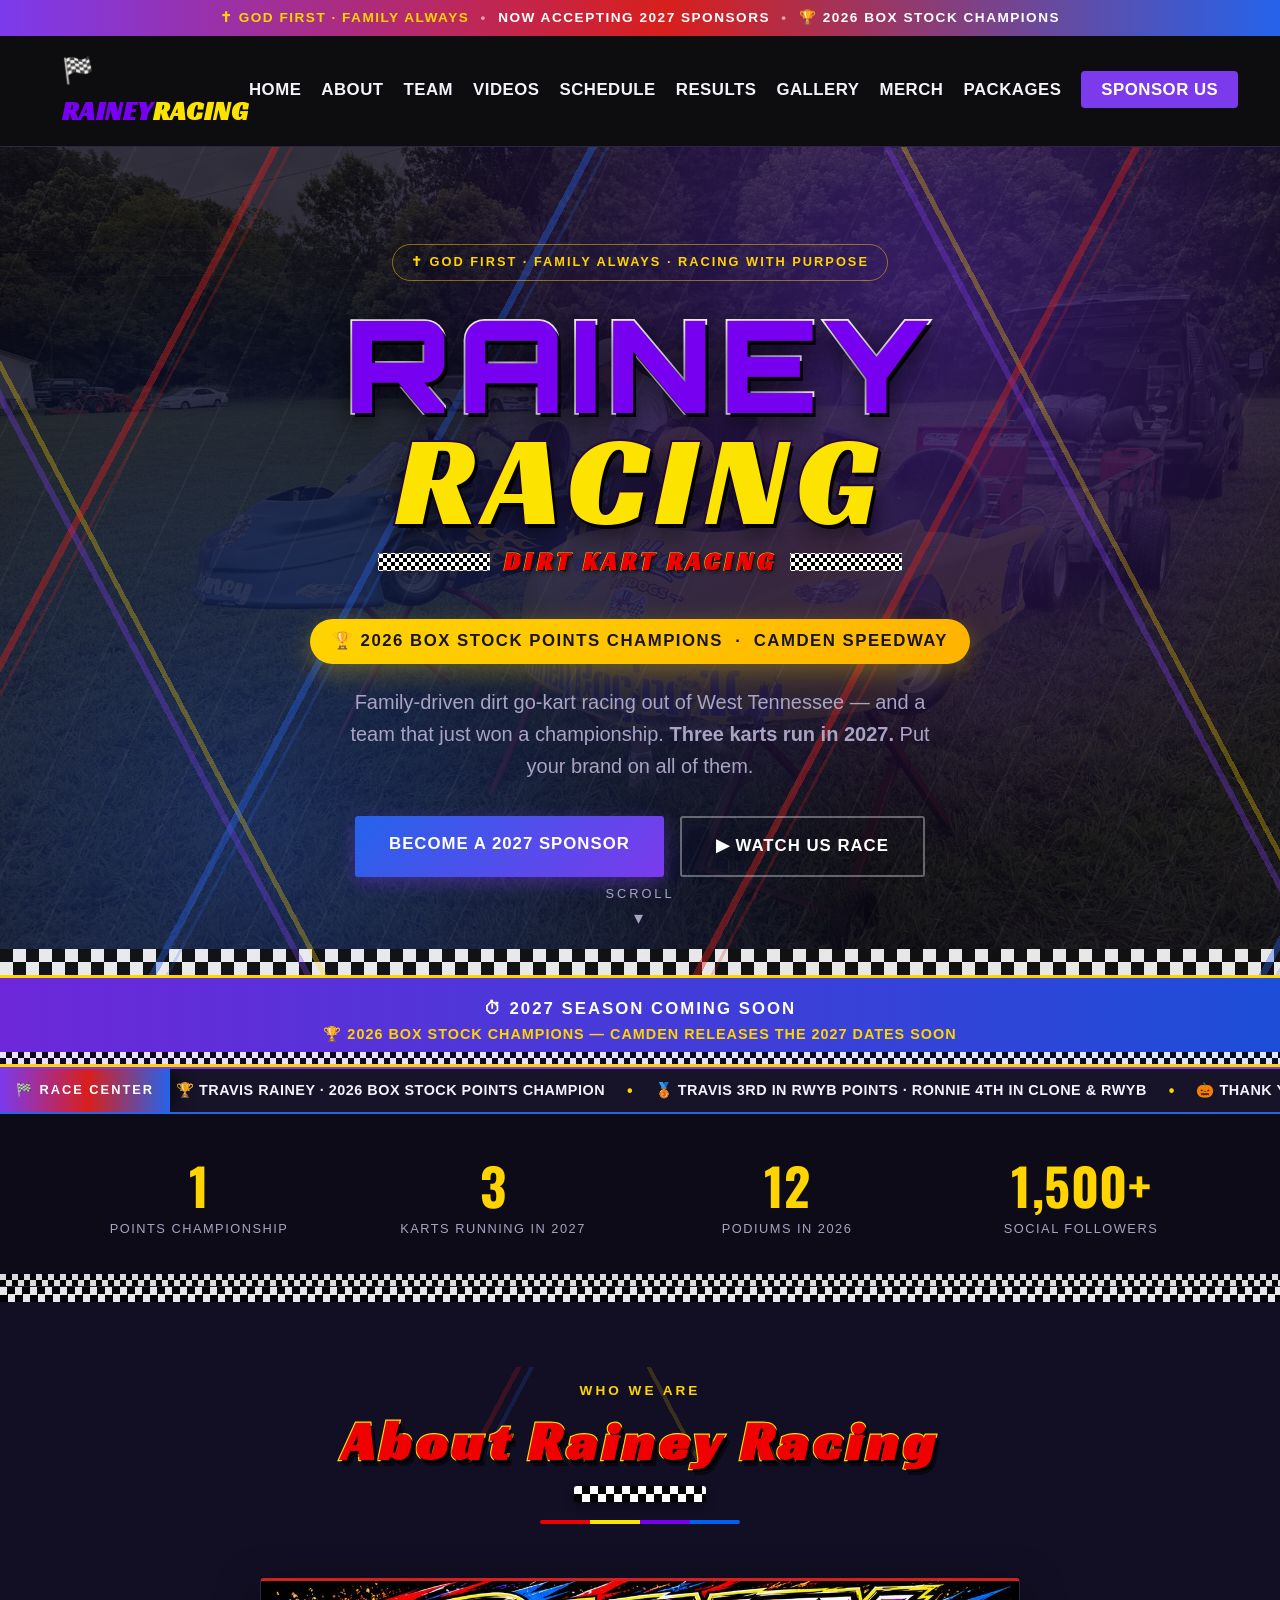
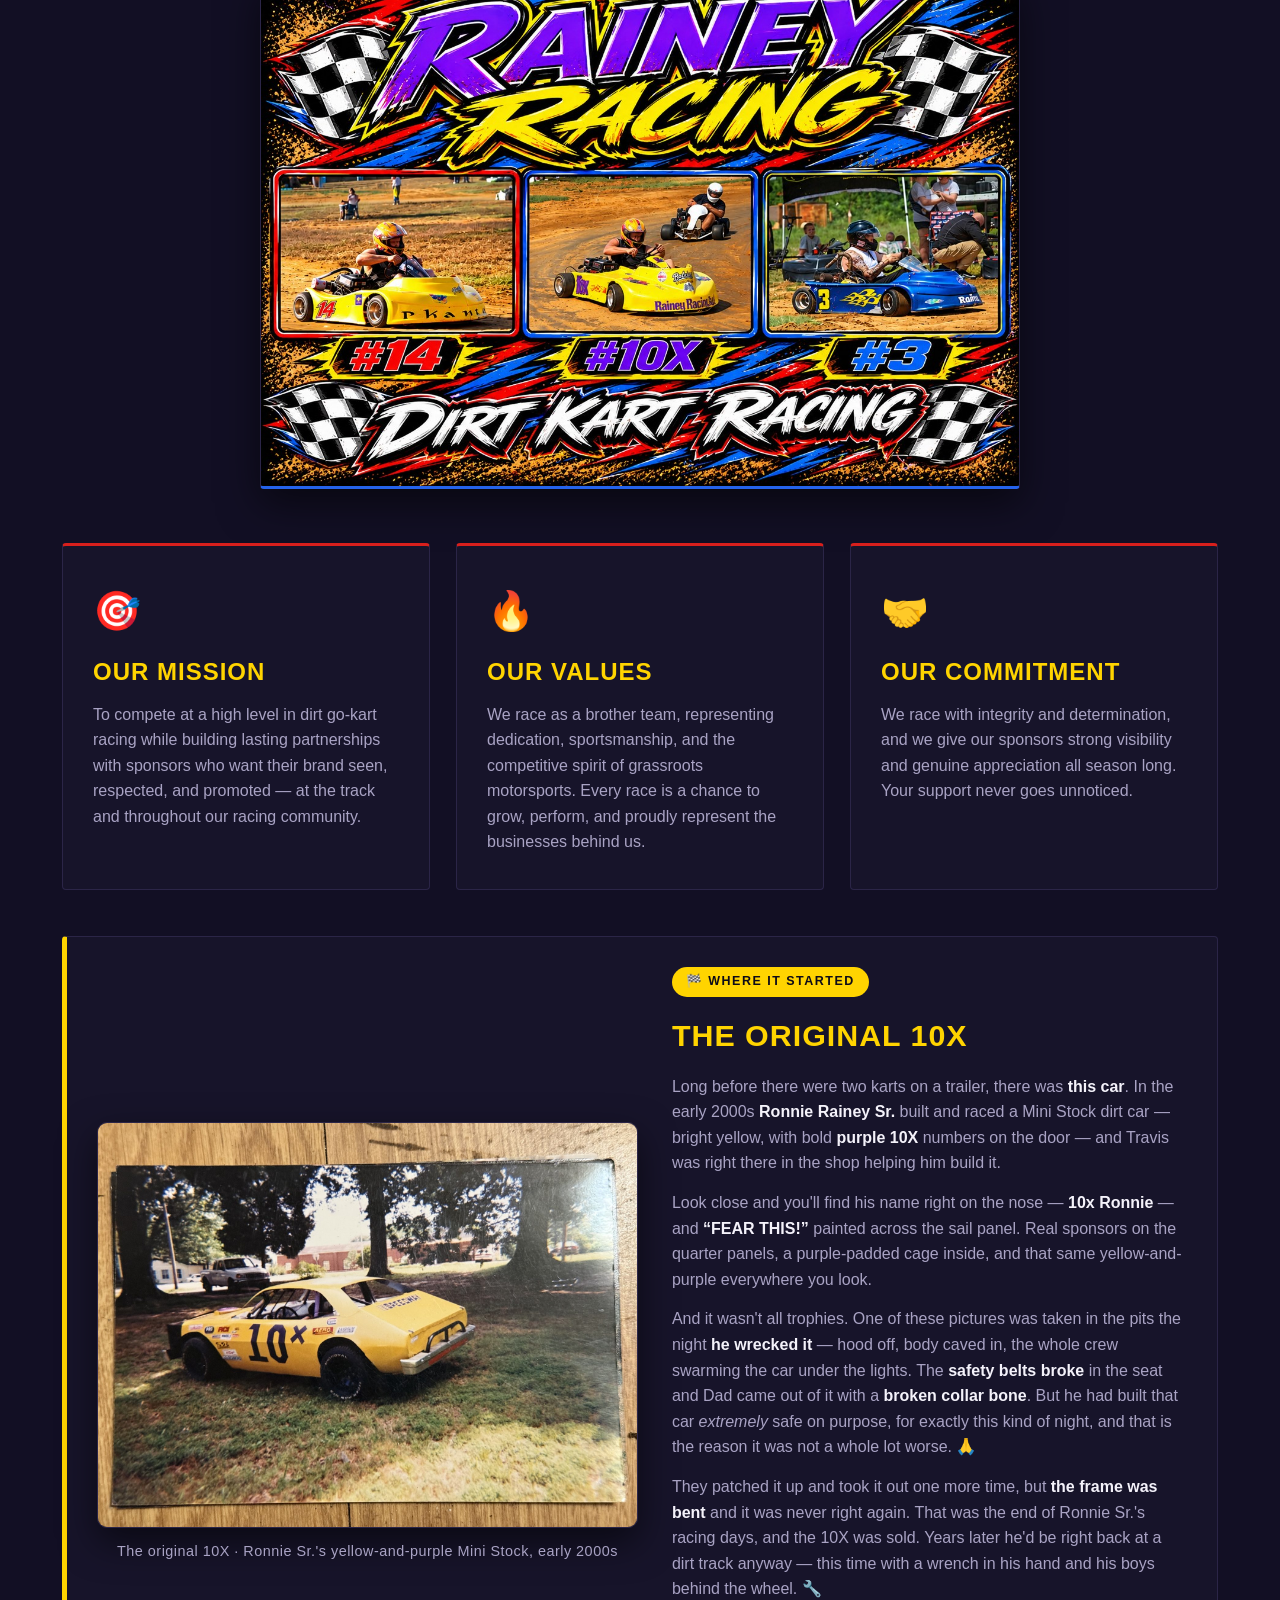
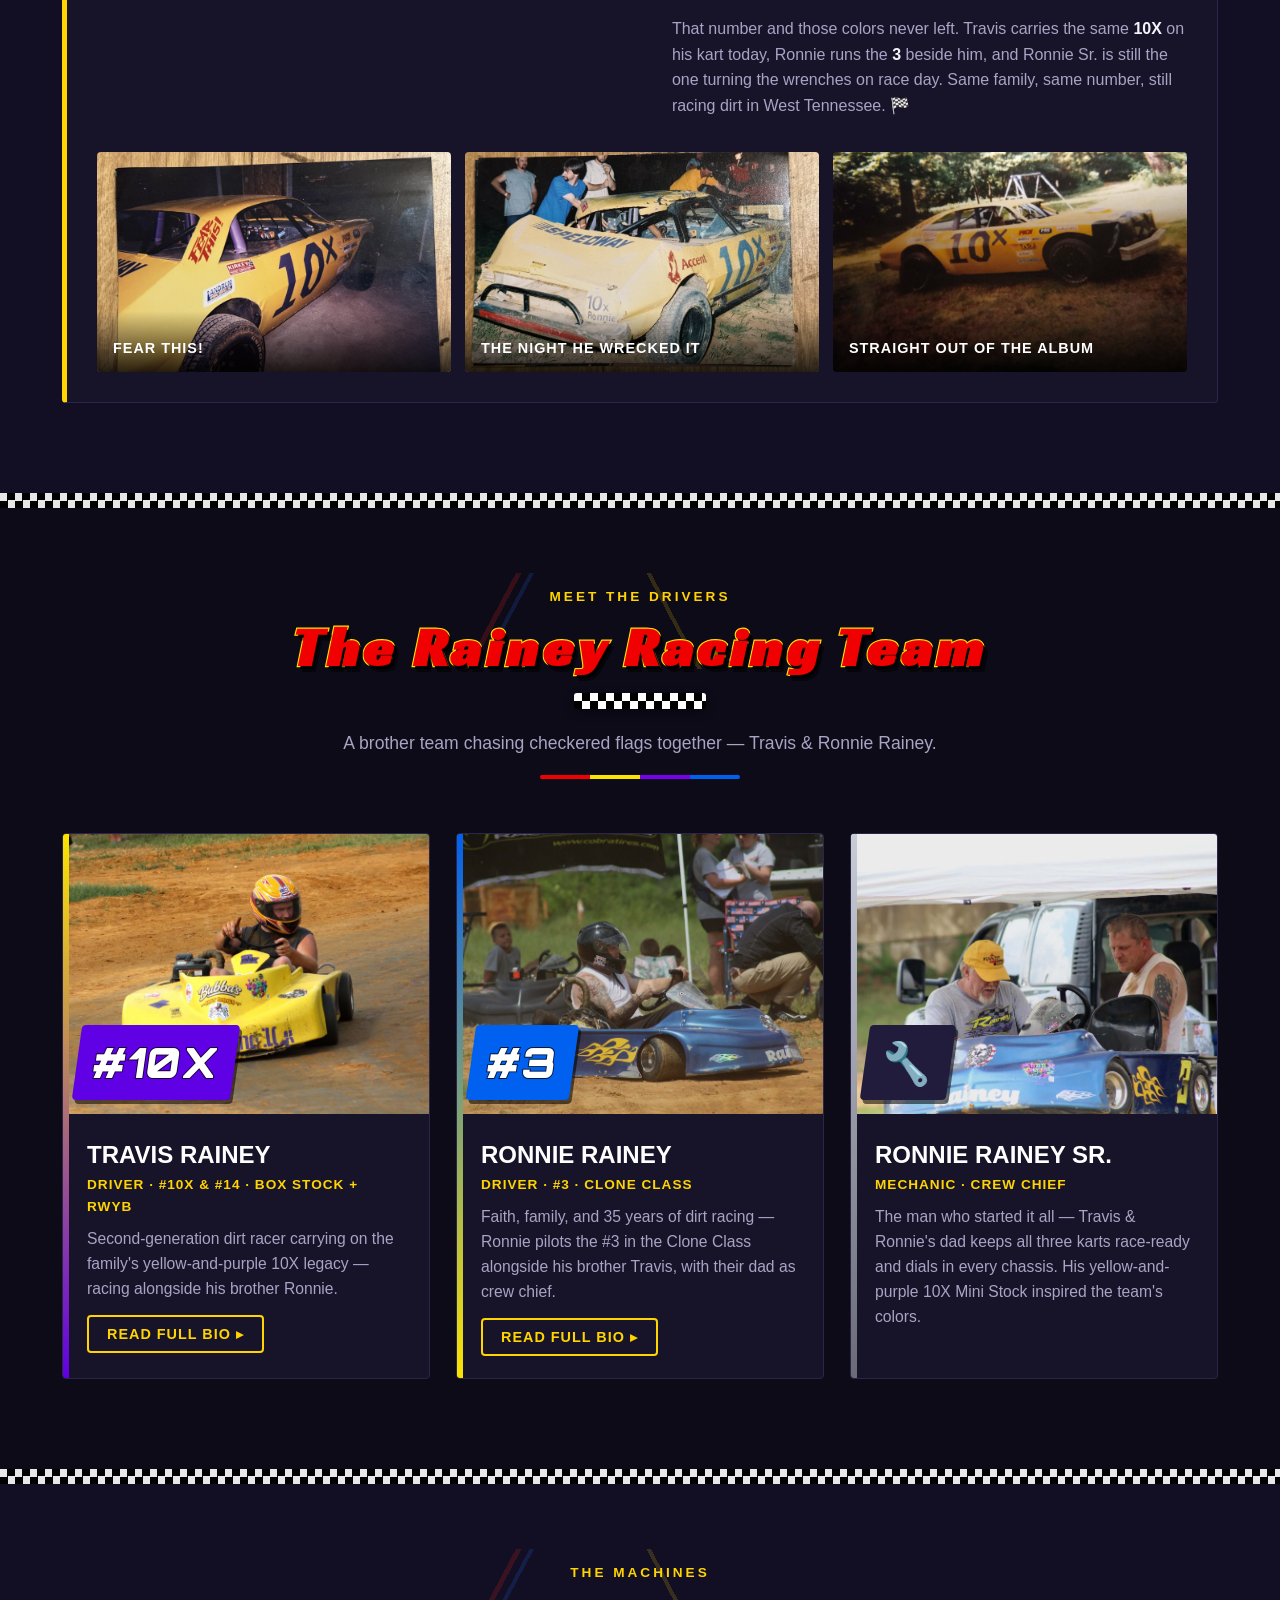
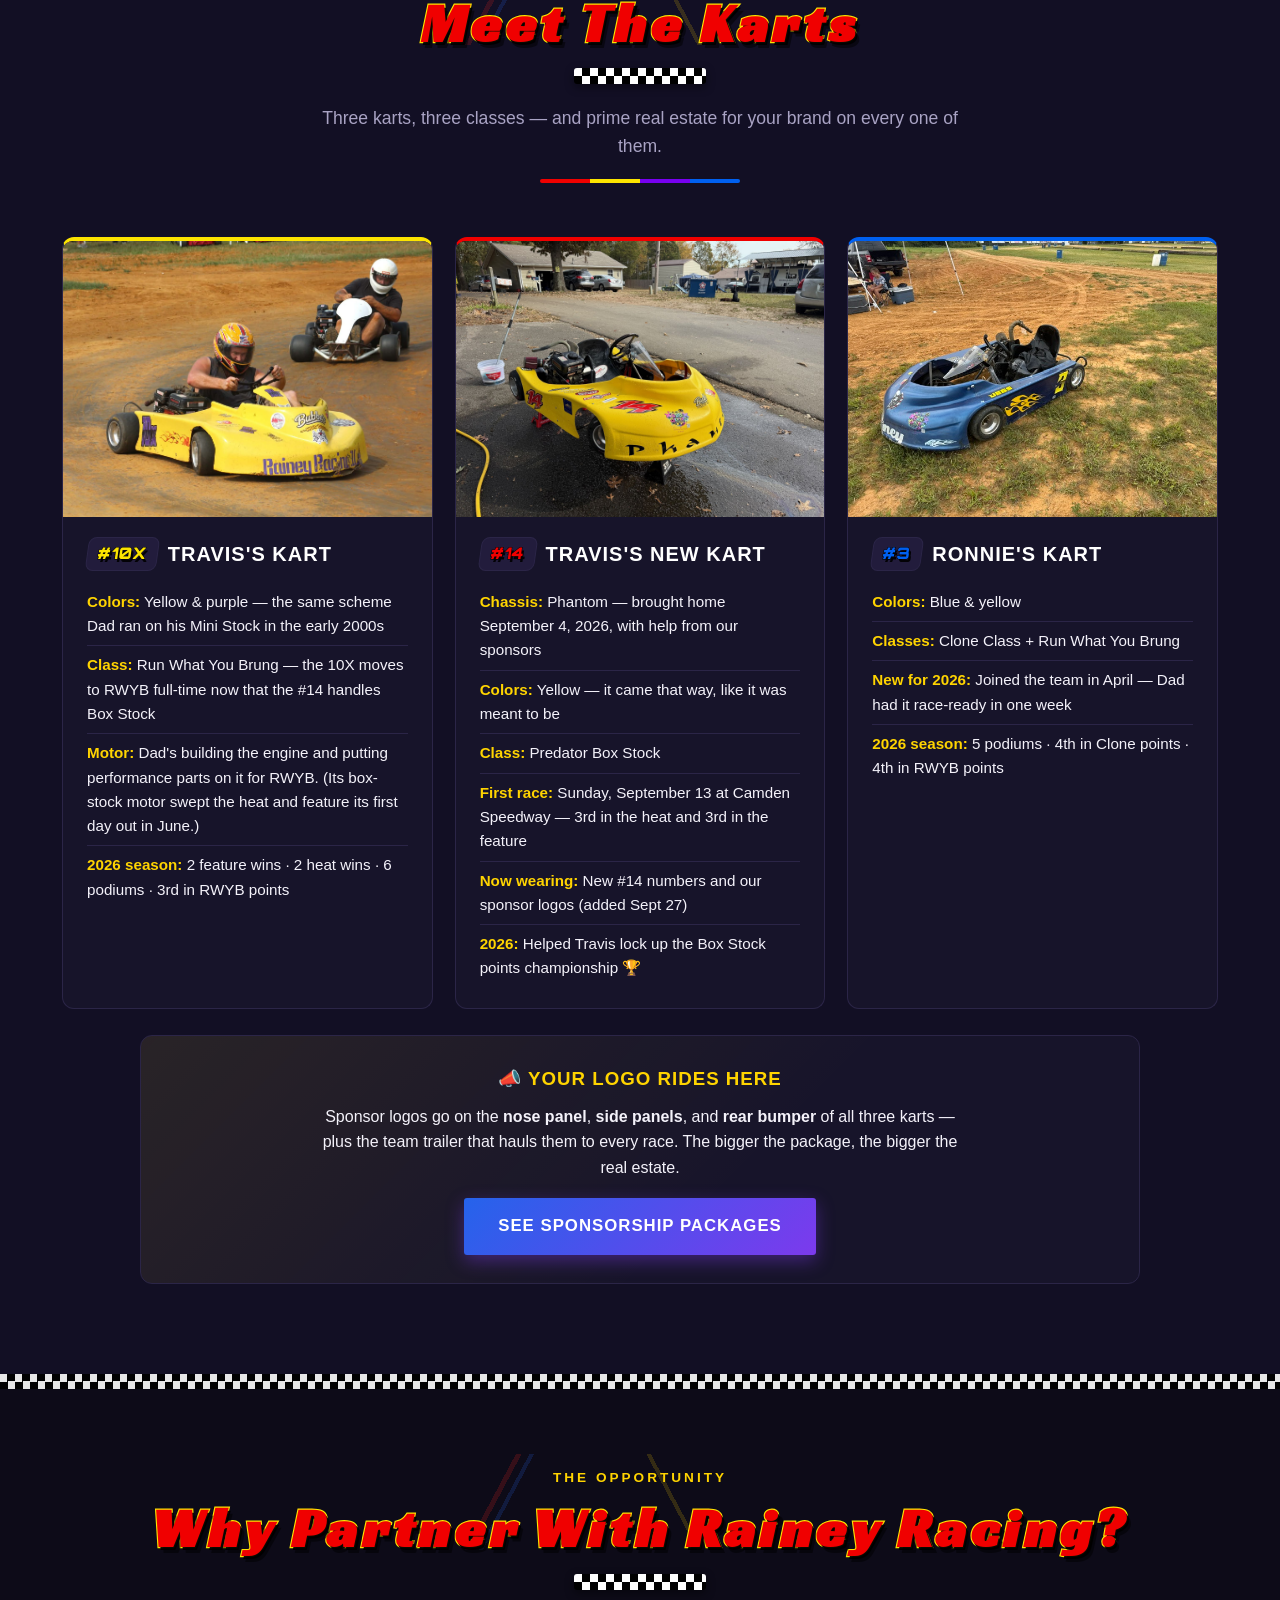
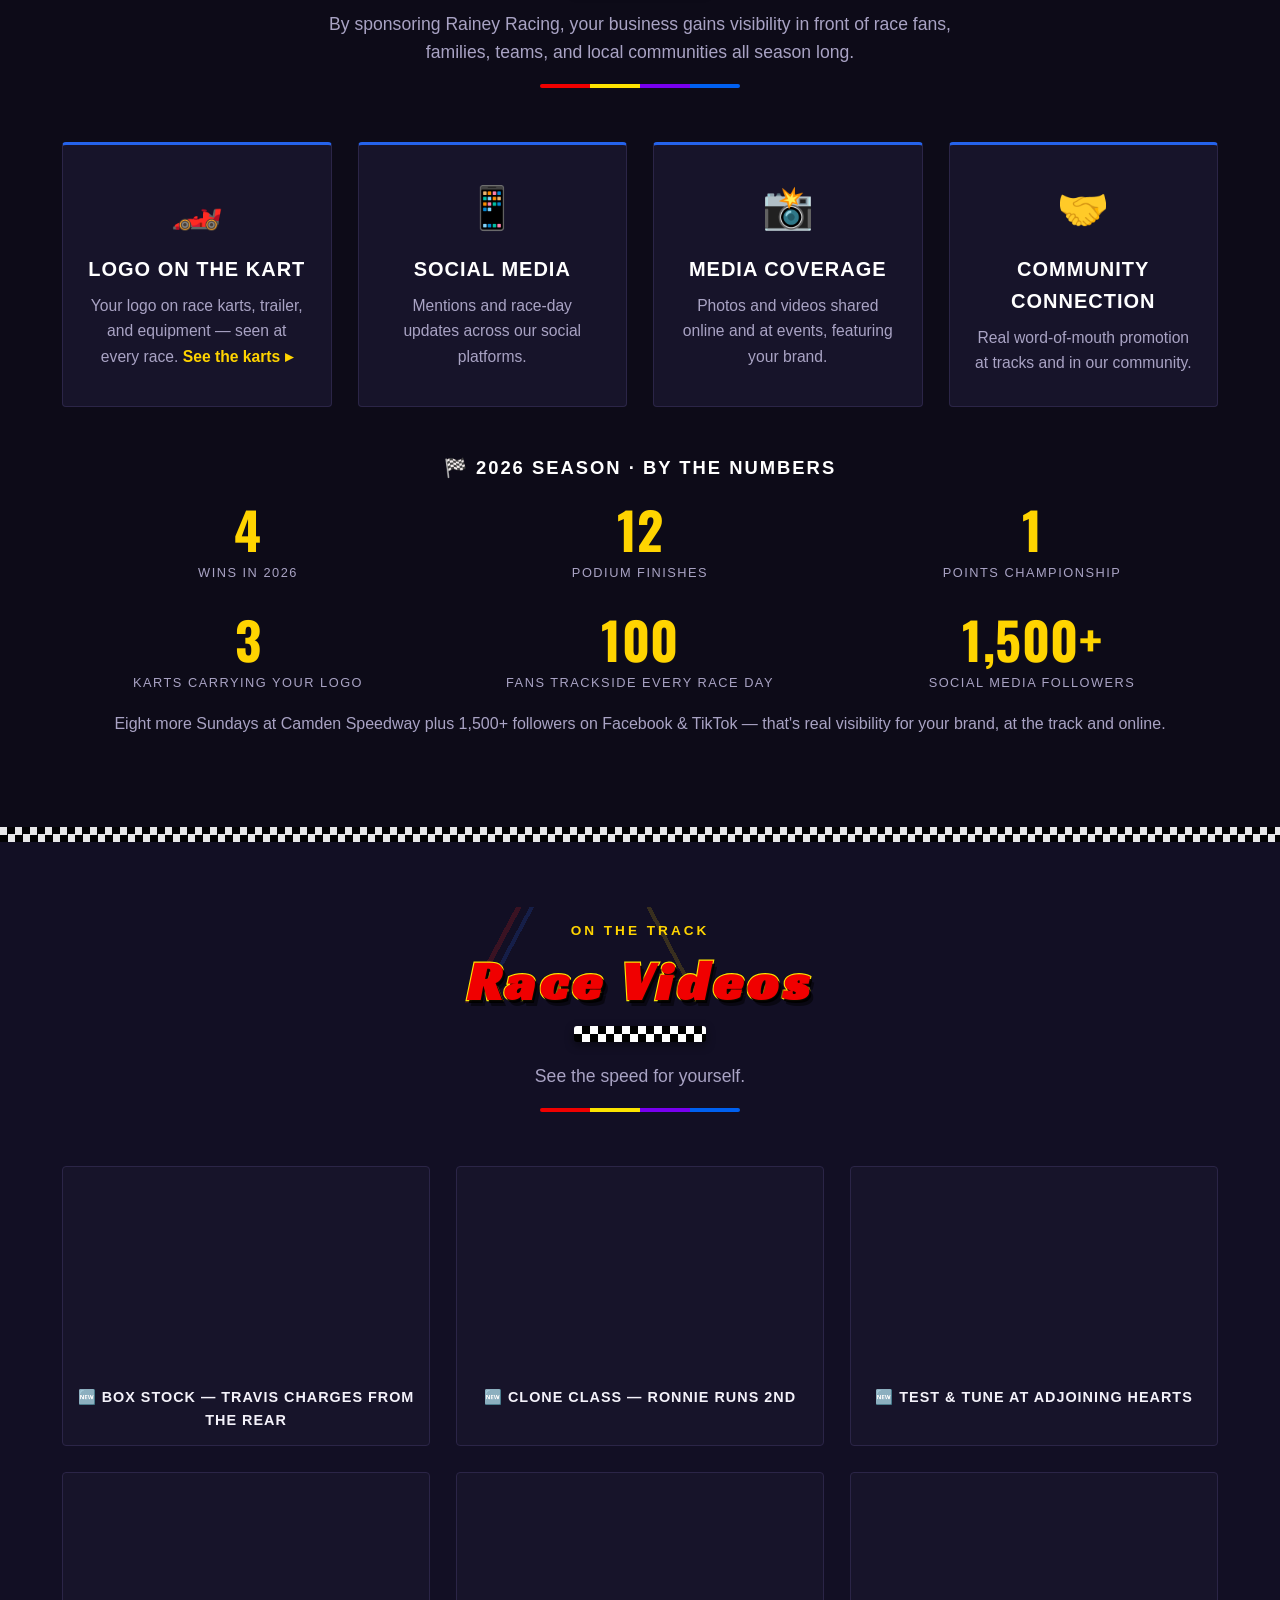
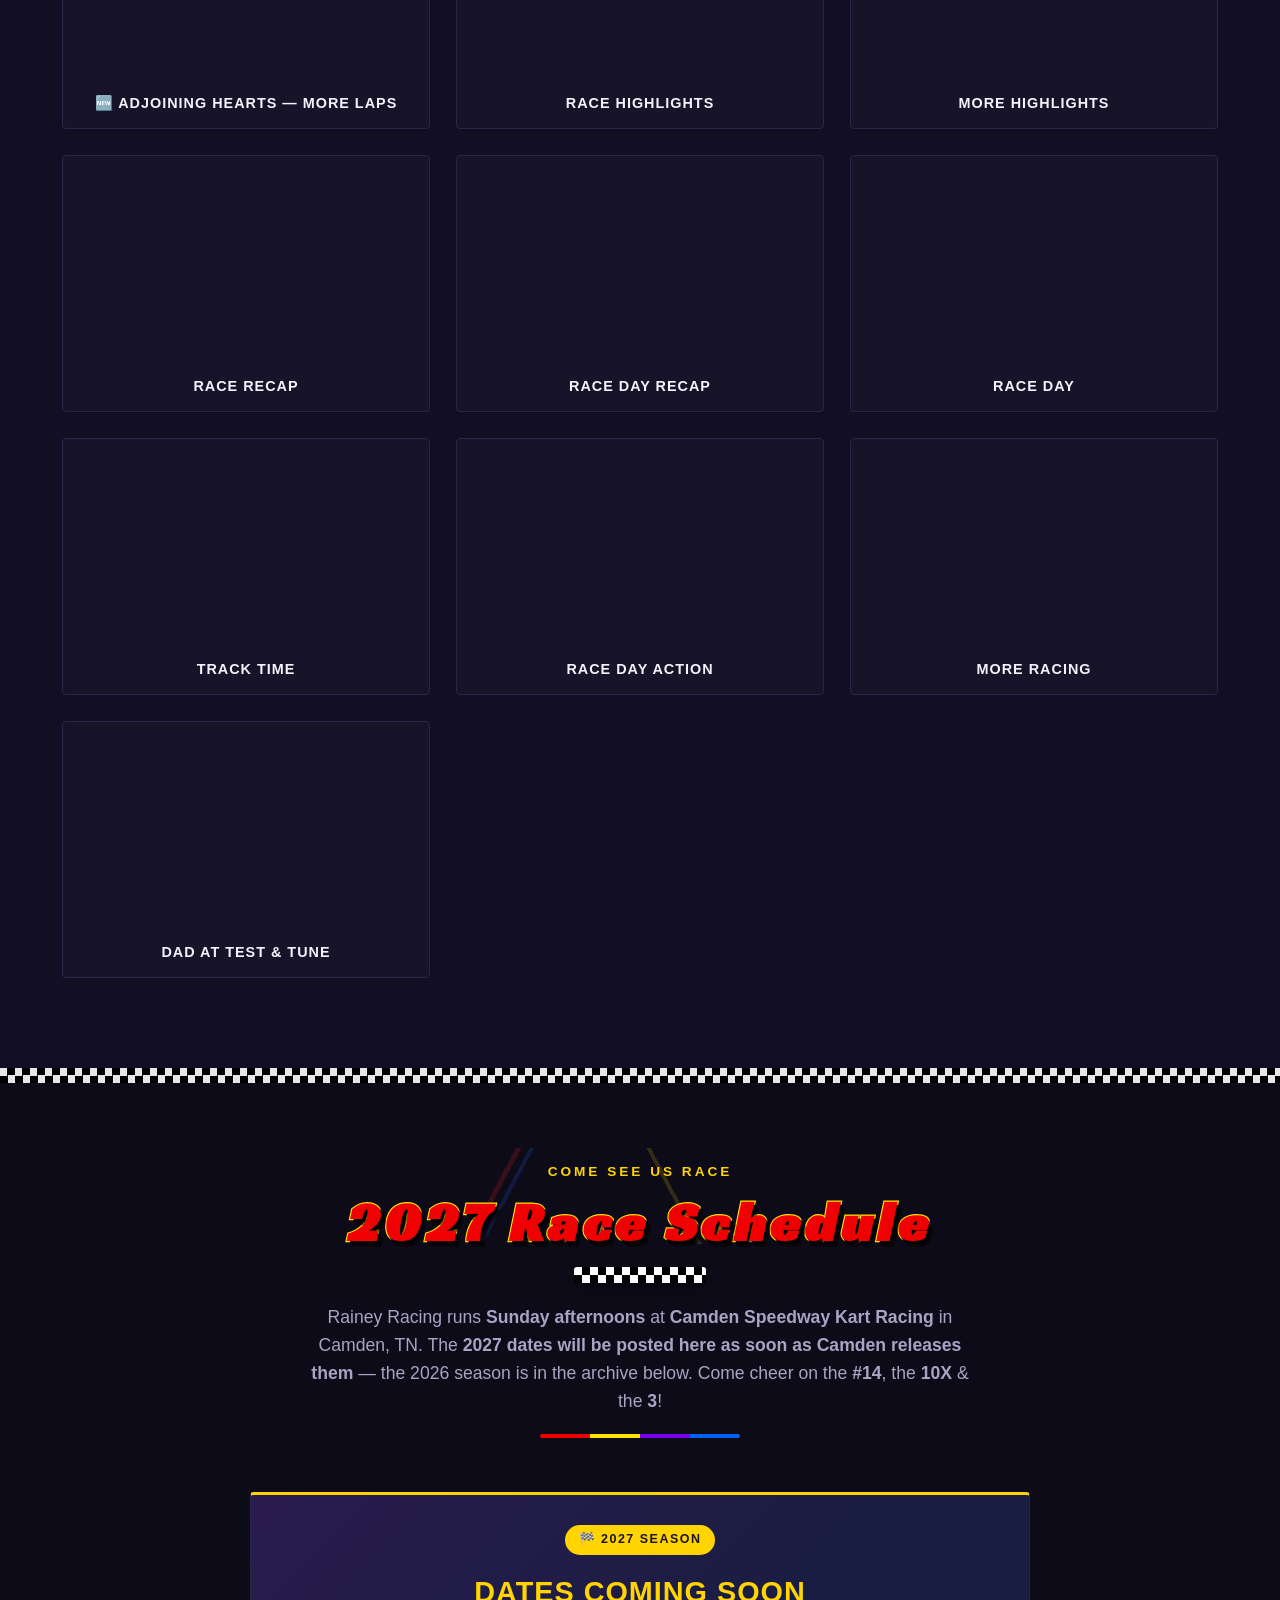
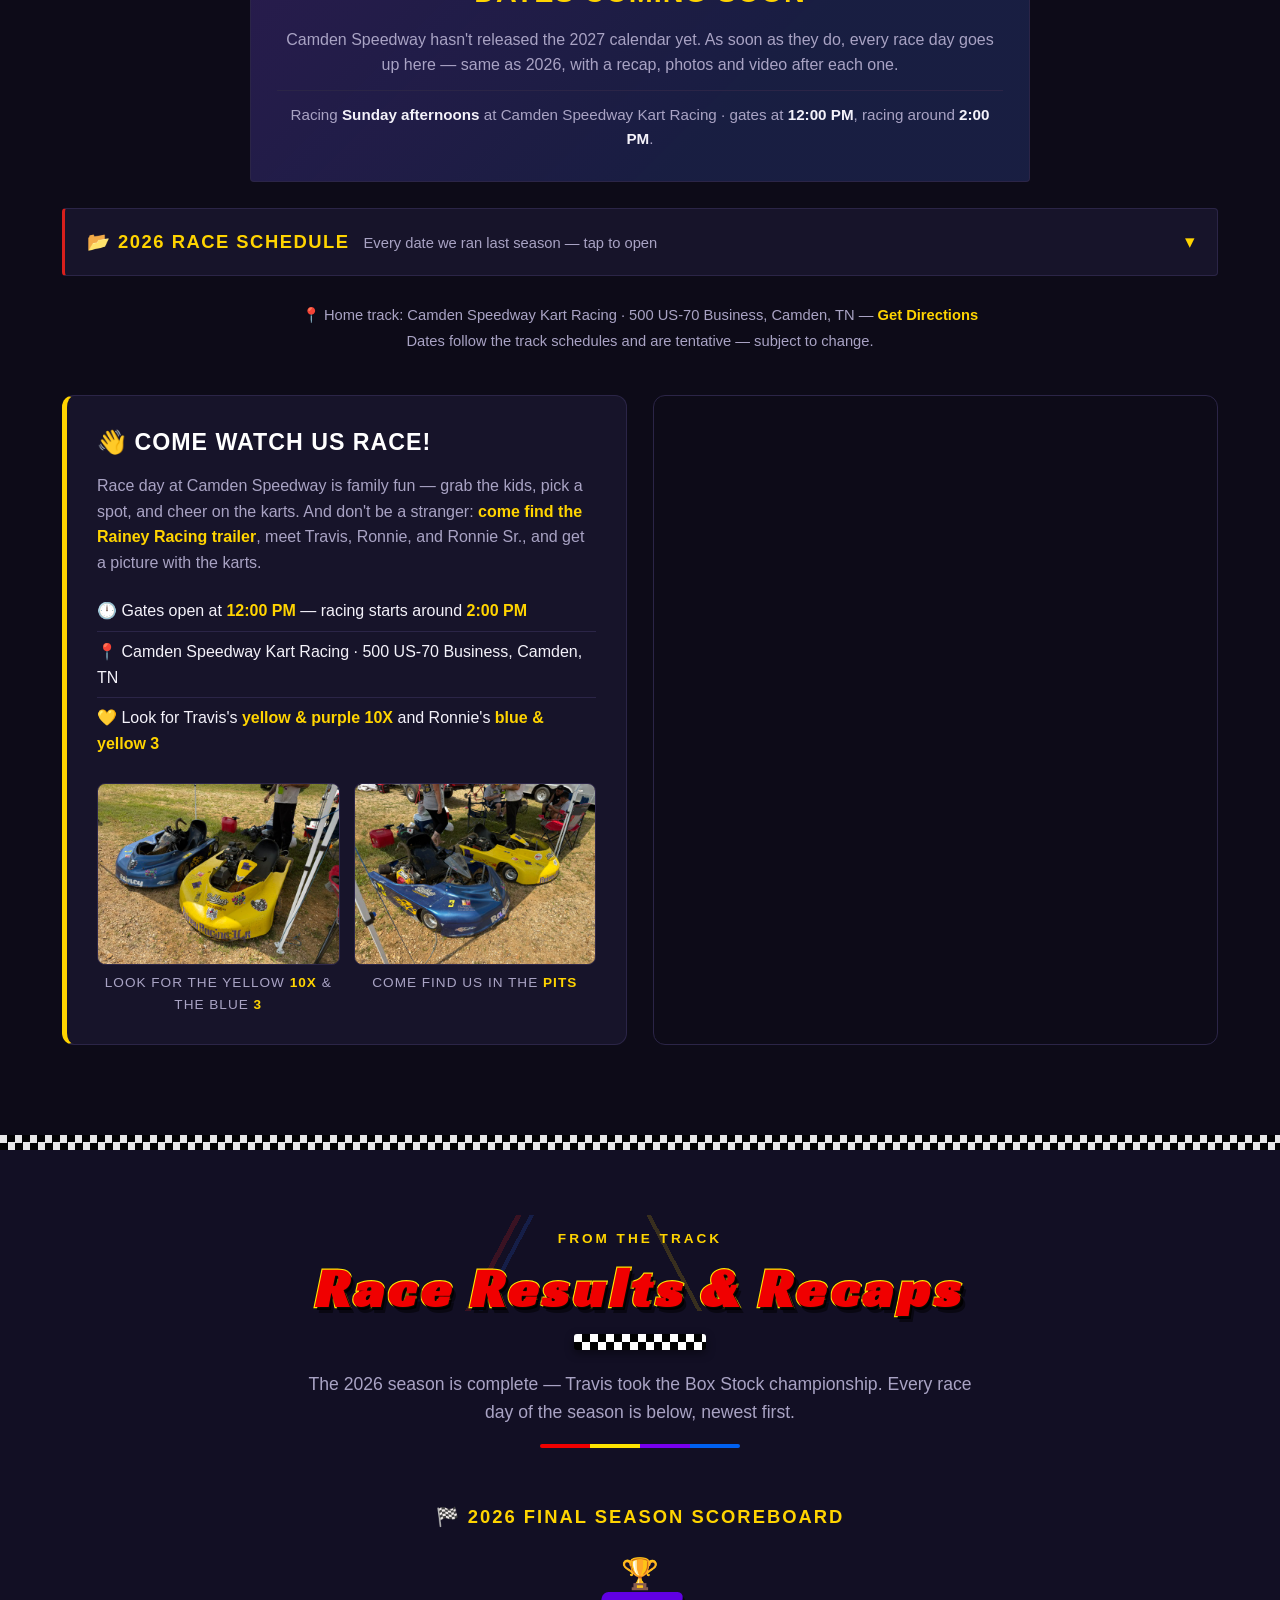
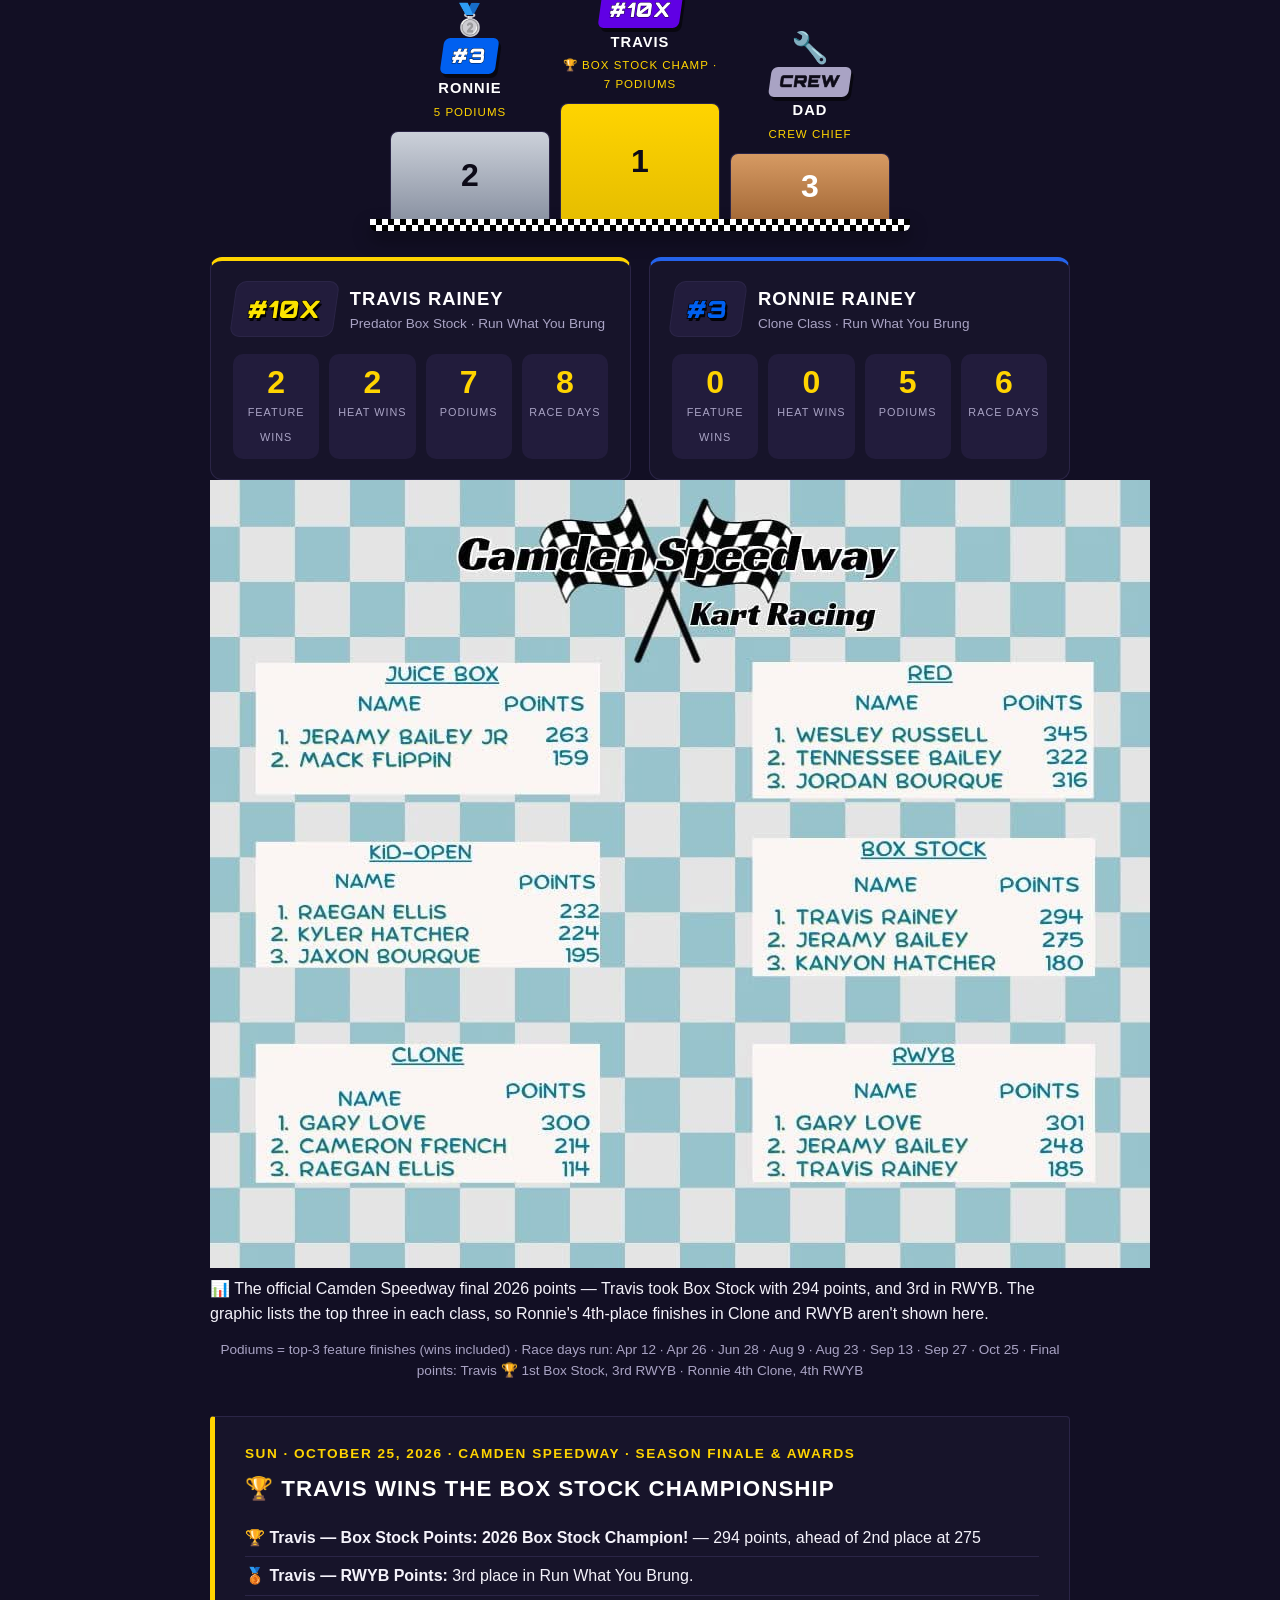
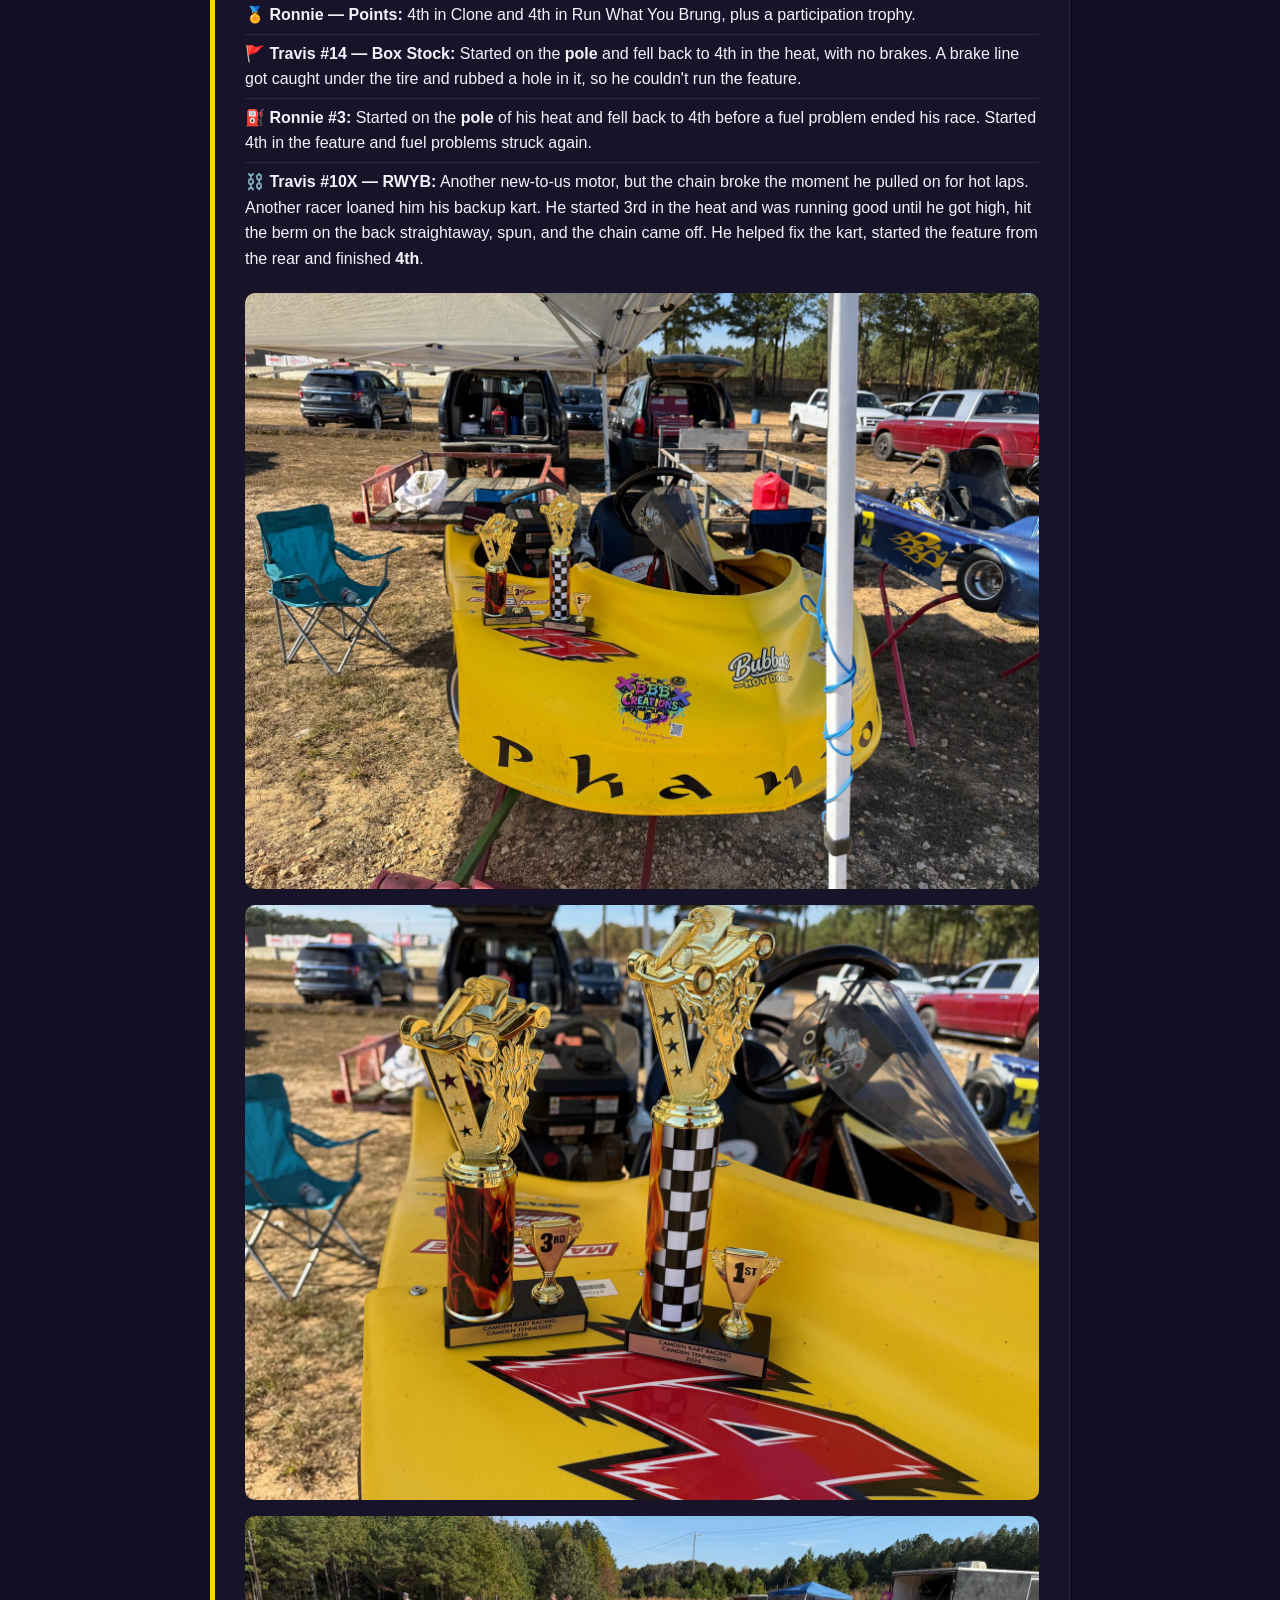
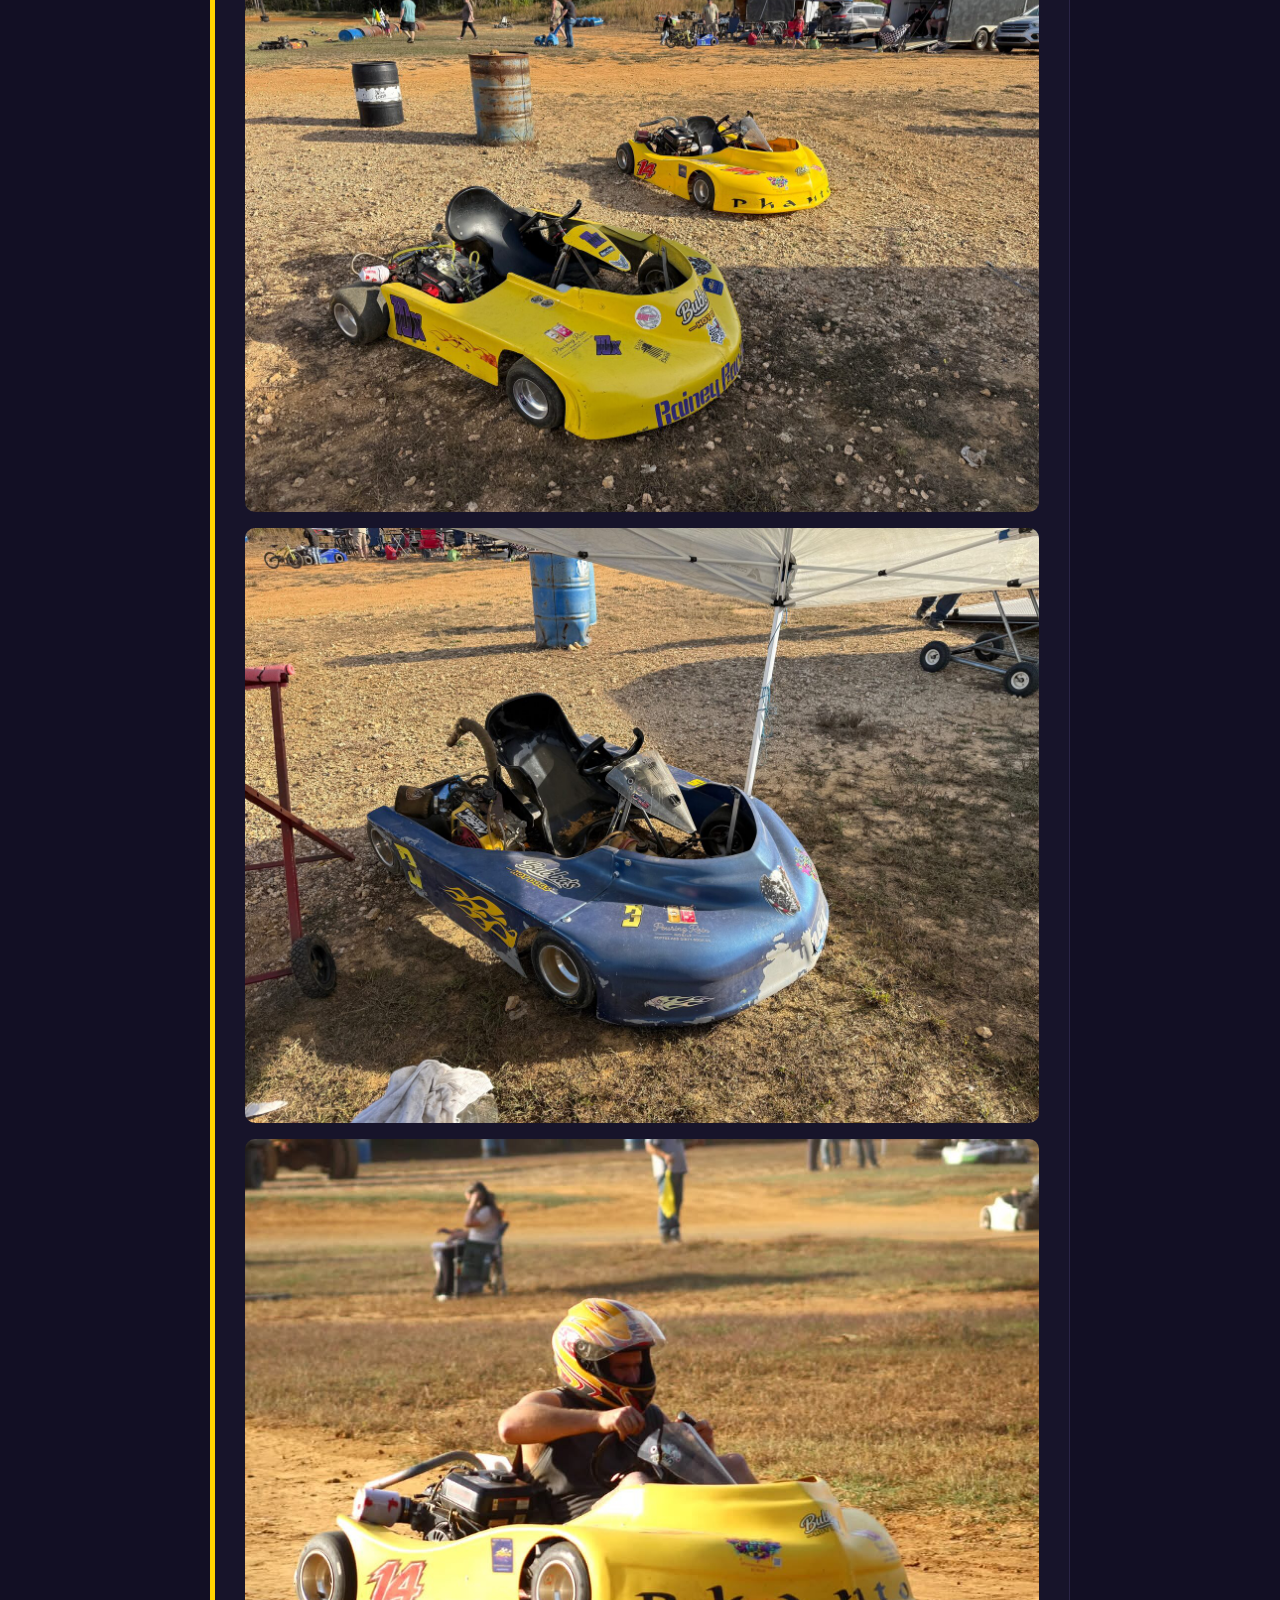
==== commit 631405da: "Make the logo look the real site Travis approved it, so the skin comes off the preview and onto the " ====
--- a/index.html
+++ b/index.html
@@ -12,12 +12,10 @@
     <meta property="og:url" content="https://raineymotorsports.com/">
     <meta property="og:image" content="https://raineymotorsports.com/images/brand/rainey-racing-banner.jpg">
     <link rel="stylesheet" href="styles.css?v=33">
-    <!-- DIRT SKIN PREVIEW: add ?dirt=1 to the address to see it, ?dirt=0 to turn it back off.
-         Temporary while Travis decides. Remove this block once the skin is adopted or dropped. -->
-    <script>(function(){try{var q=new URLSearchParams(location.search);
-      if(q.has('dirt')){localStorage.setItem('rr_dirt',q.get('dirt')==='0'?'':'1');}
-      if(localStorage.getItem('rr_dirt')==='1'){
-        document.write('<link rel="stylesheet" href="dirt.css?v=1">');}}catch(e){}})();</script>
+    <link rel="preconnect" href="https://fonts.googleapis.com">
+    <link rel="preconnect" href="https://fonts.gstatic.com" crossorigin>
+    <link rel="stylesheet" href="https://fonts.googleapis.com/css2?family=Oswald:wght@500;600;700&family=Racing+Sans+One&family=Orbitron:wght@700;900&display=swap">
+    <link rel="stylesheet" href="logolook.css?v=11">
 </head>
 <body>
     <!-- Top speed bar -->
@@ -57,6 +55,7 @@
         <div class="hero-content">
             <div class="hero-badge">✝ GOD FIRST · FAMILY ALWAYS · RACING WITH PURPOSE</div>
             <h1 class="hero-title">RAINEY<span class="hero-title-accent">RACING</span></h1>
+            <div class="hero-dirtline">Dirt Kart Racing</div>
             <div class="hero-champ">🏆 2026 Box Stock Points Champions &nbsp;·&nbsp; Camden Speedway</div>
             <p class="hero-sub">Family-driven dirt go-kart racing out of West Tennessee — and a team that just won a championship. <strong>Three karts run in 2027.</strong> Put your brand on all of them.</p>
             <div class="hero-actions">
--- a/logolook.css
+++ b/logolook.css
@@ -0,0 +1,398 @@
+/* ============================================================
+   Rainey Racing — "LOGO LOOK" skin
+   ------------------------------------------------------------
+   Makes the site match the team banner: the dark background stays,
+   the team colours get LOUDER, checkered flags run through the
+   whole page, and the banner's angled paint slashes show up behind
+   the hero and the headings.
+
+   The clay/brown experiment is gone. Surfaces keep the dark
+   purple-black from styles.css, because that is what the banner
+   sits on.
+
+   Loads AFTER styles.css. Nothing moves — this is paint only.
+   ============================================================ */
+
+/* webfonts are loaded with <link> tags in each page's <head>:
+   an @import blocks rendering until it resolves. */
+
+:root {
+    /* the four colours straight off the banner */
+    --flag-red: #D81F1C;
+    --flag-blue: #2563EB;
+    --flag-yellow: #FFD400;
+    --flag-purple: #7C3AED;
+    --checker: repeating-conic-gradient(#000 0 25%, #fff 0 50%);
+}
+
+/* ---------- 1. headings: bold condensed, like the banner lettering ---------- */
+.section-title,
+.hero-title,
+.event-title,
+.nav-brand,
+.footer-brand,
+.stat-number,
+.score-num,
+.package-tier,
+.package-price,
+.driver-num,
+.perf-amt,
+.sp-num,
+.gw-unit b {
+    font-family: 'Oswald', Bahnschrift, 'Arial Narrow', 'Segoe UI', sans-serif;
+    letter-spacing: .5px;
+}
+.section-title { text-transform: uppercase; }
+
+/* ---------- 2. hard edges, like cut vinyl ---------- */
+.about-card, .benefit-item, .driver-card, .package-card, .result-card,
+.merch-card, .video-card, .sponsor-logo, .spotlight, .perf-card,
+.stat, .sched-row, .sched-away, .sched-2027, .season-archive,
+.gallery-item, .event-media img, .event-note, .about-logo img,
+.contact-form, .payment-box, .origin, .scoreboard, .performance-tier {
+    border-radius: 4px;
+}
+.btn { border-radius: 3px; }
+
+/* ---------- 3. CHECKERED FLAGS ----------
+   A flag band across the top of every section, the way the banner
+   has them running top and bottom. */
+.section { position: relative; }
+.section::before {
+    content: '';
+    position: absolute; top: 0; left: 0; right: 0; height: 15px;
+    background: var(--checker) 0 0 / 15px 15px;
+    opacity: .9;
+    pointer-events: none;
+}
+
+/* a flag down the side of the sponsor package cards */
+.package-featured::after,
+.package-champion::after {
+    content: '';
+    position: absolute; top: 0; bottom: 0; left: 0; width: 7px;
+    background: var(--checker) 0 0 / 7px 7px;
+    opacity: .85;
+}
+.package-featured, .package-champion { position: relative; }
+/* NOTE: no overflow:hidden here - it clips the MOST POPULAR /
+   CHAMPIONSHIP KART badges, which sit above the card edge. */
+
+/* flag band across the stats bar and the countdown */
+.stats, .countdown { position: relative; }
+.stats::after, .countdown::after {
+    content: '';
+    position: absolute; bottom: 0; left: 0; right: 0; height: 12px;
+    background: var(--checker) 0 0 / 12px 12px;
+    opacity: .85;
+}
+
+/* ---------- 4. the banner's paint slashes ----------
+   Percentage stops turned into huge bands on a wide hero, so these are
+   fixed-width strokes: a thick one with a thin one beside it, the way
+   the strokes pair up on the banner. */
+.hero::before {
+    content: '';
+    position: absolute; inset: 0; pointer-events: none; z-index: 1;
+    background:
+        repeating-linear-gradient(118deg,
+            transparent 0 240px,
+            rgba(216,31,28,.42) 240px 247px,
+            transparent 247px 256px,
+            rgba(216,31,28,.22) 256px 259px,
+            transparent 259px 760px),
+        repeating-linear-gradient(118deg,
+            transparent 0 520px,
+            rgba(37,99,235,.38) 520px 527px,
+            transparent 527px 535px,
+            rgba(37,99,235,.20) 535px 538px,
+            transparent 538px 980px),
+        repeating-linear-gradient(-118deg,
+            transparent 0 330px,
+            rgba(255,212,0,.30) 330px 335px,
+            transparent 335px 344px,
+            rgba(124,58,237,.34) 344px 350px,
+            transparent 350px 900px);
+}
+
+/* a lighter pair of strokes behind each section heading */
+.section-head { position: relative; }
+.section-head::before {
+    content: '';
+    position: absolute; left: 50%; top: -10px; width: 520px; height: 96px;
+    transform: translateX(-50%);
+    pointer-events: none; z-index: 0;
+    background:
+        repeating-linear-gradient(118deg,
+            transparent 0 120px,
+            rgba(216,31,28,.20) 120px 125px,
+            transparent 125px 132px,
+            rgba(37,99,235,.18) 132px 136px,
+            transparent 136px 420px),
+        repeating-linear-gradient(-118deg,
+            transparent 0 220px,
+            rgba(255,212,0,.16) 220px 224px,
+            transparent 224px 520px);
+}
+.section-head > * { position: relative; z-index: 1; }
+
+/* ---------- 5. the four-colour rule under each heading ---------- */
+.section-head::after {
+    background:
+        linear-gradient(90deg,
+            var(--flag-red) 0 25%,
+            var(--flag-yellow) 25% 50%,
+            var(--flag-purple) 50% 75%,
+            var(--flag-blue) 75% 100%);
+    height: 4px;
+    width: 200px;
+}
+
+/* ---------- 6. louder team colours on the accents ---------- */
+.section-kicker { color: var(--flag-yellow); letter-spacing: 3px; }
+.about-card { border-top: 3px solid var(--flag-red); }
+.benefit-item { border-top: 3px solid var(--flag-blue); }
+.perf-card { border-top: 3px solid var(--flag-yellow); }
+
+/* ---------- 7. phones: thinner flags so they do not eat the screen ---------- */
+@media (max-width: 760px) {
+    .section::before { height: 10px; background-size: 10px 10px; }
+    .stats::after, .countdown::after { height: 9px; background-size: 9px 9px; }
+    .section-head::before { width: 300px; height: 76px; }
+}
+
+/* ============================================================
+   MATCH THE BANNER — exact wording and numbers
+   Colours sampled straight out of images/brand/rainey-racing-banner.jpg:
+     RAINEY  #7800F0      RACING  #FCE400
+     #14     #F00000      #10X    #6000E4      #3  #0060F0
+   The banner outlines every letter, which is what keeps bright
+   purple readable over a photo - so the outlines come too.
+   ============================================================ */
+
+:root {
+    --banner-purple: #7800F0;
+    --banner-yellow: #FCE400;
+    --banner-red: #F00000;
+    --banner-10x: #6000E4;
+    --banner-blue: #0060F0;
+}
+
+/* ---------- the wordmark, the way the banner sets it ---------- */
+.hero-title {
+    font-family: 'Orbitron', 'Racing Sans One', Bahnschrift, sans-serif;
+    font-weight: 900;
+    color: var(--banner-purple);
+    -webkit-text-stroke: .028em #fff;
+    paint-order: stroke fill;
+    letter-spacing: .055em;      /* room for the stroke */
+    text-shadow:
+        .022em .03em 0 rgba(0,0,0,.95),
+        0 .08em .22em rgba(0,0,0,.7);
+}
+.hero-title .hero-title-accent {
+    font-family: 'Racing Sans One', 'Orbitron', Bahnschrift, sans-serif;
+    font-weight: 400;
+    color: var(--banner-yellow);
+    -webkit-text-stroke: .03em #2a0a4a;
+    paint-order: stroke fill;
+    letter-spacing: .06em;
+    text-shadow:
+        .022em .03em 0 rgba(0,0,0,.9),
+        0 .07em .2em rgba(0,0,0,.65);
+}
+.nav-brand { color: var(--banner-purple); }
+.nav-brand span { color: var(--banner-yellow); }
+.footer-brand { color: var(--banner-yellow); }
+
+/* the banner's bottom line, under the wordmark */
+.hero-dirtline {
+    display: flex; align-items: center; justify-content: center; gap: 14px;
+    margin: 6px auto 20px; max-width: 560px;
+    font-family: 'Oswald', Bahnschrift, sans-serif; font-weight: 700;
+    font-size: clamp(1rem, 2.6vw, 1.5rem); letter-spacing: 4px;
+    text-transform: uppercase; color: #fff;
+    text-shadow: 0 3px 12px rgba(0,0,0,.8);
+}
+.hero-dirtline::before, .hero-dirtline::after {
+    content: ''; flex: 1; height: 16px; max-width: 110px;
+    background: repeating-conic-gradient(#000 0 25%, #fff 0 50%) 0 0 / 8px 8px;
+    border: 1px solid rgba(255,255,255,.35);
+}
+
+/* ---------- every number, in its banner colour ---------- */
+.kart-badge-14 { color: var(--banner-red); }
+.kart-badge-10x { color: var(--banner-yellow); }
+.kart-badge-3 { color: var(--banner-blue); }
+.kart-14 { border-top-color: var(--banner-red); }
+.kart-10x { border-top-color: var(--banner-yellow); }
+.kart-3 { border-top-color: var(--banner-blue); }
+
+.podium-num.num-10x { background: var(--banner-10x); }
+.podium-num.num-3 { background: var(--banner-blue); }
+
+.score-travis .score-num { color: var(--banner-yellow); }
+.score-ronnie .score-num { color: var(--banner-blue); }
+
+.driver-10x .driver-num { background: var(--banner-10x); color: #fff; }
+.driver-3 .driver-num { background: var(--banner-blue); color: #fff; }
+
+/* number plates get the banner's outline treatment */
+.driver-num, .podium-num, .kart-badge {
+    -webkit-text-stroke: .6px rgba(0,0,0,.55);
+    paint-order: stroke fill;
+}
+
+/* the colour strips down the driver cards, matched to the plates */
+.driver-10x::before { background: linear-gradient(180deg, var(--banner-yellow), var(--banner-10x)); }
+.driver-3::before { background: linear-gradient(180deg, var(--banner-blue), var(--banner-yellow)); }
+
+/* ---------- the four-colour rule, now in banner colours ---------- */
+.section-head::after {
+    background: linear-gradient(90deg,
+        var(--banner-red) 0 25%,
+        var(--banner-yellow) 25% 50%,
+        var(--banner-purple) 50% 75%,
+        var(--banner-blue) 75% 100%);
+}
+
+
+/* ============================================================
+   THE BANNER'S LETTERING
+   ------------------------------------------------------------
+   The banner uses two display faces - a blocky italic graffiti
+   face for RAINEY and a heavy brush script for RACING. Neither
+   is a web font, and a JPEG does not carry the font inside it.
+
+   So two things happen here:
+     1. the wordmark itself is the REAL artwork, cropped out of
+        the banner, so it is a perfect match rather than a
+        lookalike;
+     2. headings use Racing Sans One, a free racing display face
+        with the same bold italic character.
+
+   Body text deliberately stays readable. Setting paragraphs in a
+   brush face would make the sponsorship packages hard to read,
+   and selling those is what this site is for.
+   ============================================================ */
+
+.section-title,
+.event-title,
+.nav-brand,
+.footer-brand,
+.hero-dirtline,
+.perf-flag,
+.package-tier {
+    font-family: 'Racing Sans One', 'Oswald', Bahnschrift, 'Arial Narrow', sans-serif;
+    letter-spacing: 1px;
+}
+/* Racing Sans One is already slanted and loose - do not shout it further */
+.section-title { text-transform: none; letter-spacing: .5px; }
+
+/* numbers and money stay in Oswald: easier to read at a glance */
+.stat-number, .score-num, .package-price, .driver-num,
+.perf-amt, .sp-num, .gw-unit b, .podium-num, .kart-badge {
+    font-family: 'Oswald', Bahnschrift, 'Arial Narrow', sans-serif;
+}
+
+
+
+/* ============================================================
+   THE LAYERED LETTERING TREATMENT
+   ------------------------------------------------------------
+   From Travis's own breakdown of the banner: "black shadows,
+   white highlights, and yellow outlines".
+
+   That treatment is what makes the lettering read as the logo -
+   more than the typeface does - and unlike the fonts it costs
+   nothing, because CSS can build it.
+
+   On the fonts themselves: of the five named, only Racing Sans
+   One can be used on a website. Ethnocentric and Good Times are
+   commercial licences; Streetwear and Blazed are personal-use
+   only. Orbitron is the free stand-in for the squared
+   Ethnocentric look, and the hero wordmark is the real artwork
+   anyway, so the brush script needs no substitute there.
+   ============================================================ */
+
+/* ---------- number plates: heavy squared italic, thickly outlined ---------- */
+.kart-badge, .podium-num, .driver-num, .score-num {
+    font-family: 'Orbitron', 'Racing Sans One', Oswald, sans-serif;
+    font-weight: 900;
+    font-style: normal;
+    transform: skewX(-8deg);
+    display: inline-block;
+}
+.kart-badge, .score-num {
+    -webkit-text-stroke: .055em #000;
+    letter-spacing: .06em;
+    paint-order: stroke fill;
+    text-shadow: 2px 3px 0 rgba(0,0,0,.9);
+}
+.podium-num, .driver-num {
+    -webkit-text-stroke: .045em rgba(0,0,0,.75);
+    letter-spacing: .05em;
+    paint-order: stroke fill;
+    box-shadow: 3px 4px 0 rgba(0,0,0,.55);
+}
+
+/* ---------- section headings: black shadow, yellow edge ---------- */
+.section-title {
+    color: var(--banner-red);
+    -webkit-text-stroke: .042em var(--banner-yellow);
+    paint-order: stroke fill;
+    letter-spacing: .085em;      /* room for the stroke, or the letters merge */
+    text-shadow:
+        .04em .055em 0 rgba(0,0,0,.92),
+        .08em .115em 0 rgba(0,0,0,.5);
+}
+
+/* ---------- the banner's bottom line, same treatment ---------- */
+.hero-dirtline {
+    color: var(--banner-red);
+    -webkit-text-stroke: .05em var(--banner-yellow);
+    paint-order: stroke fill;
+    letter-spacing: .2em;
+    text-shadow:
+        .04em .06em 0 rgba(0,0,0,.92),
+        .07em .1em .18em rgba(0,0,0,.6);
+}
+
+/* ---------- tier names pick it up too, lighter ---------- */
+.package-tier {
+    -webkit-text-stroke: .04em #000;
+    paint-order: stroke fill;
+    letter-spacing: .06em;
+    text-shadow: .03em .05em 0 rgba(0,0,0,.8);
+}
+
+/* browsers without -webkit-text-stroke still get a readable outline */
+@supports not (-webkit-text-stroke: 1px #000) {
+    .section-title {
+        color: var(--banner-red);
+        text-shadow: -2px -2px 0 var(--banner-yellow), 2px -2px 0 var(--banner-yellow),
+                     -2px 2px 0 var(--banner-yellow), 2px 2px 0 var(--banner-yellow),
+                     4px 5px 0 rgba(0,0,0,.9);
+    }
+    .hero-dirtline {
+        color: var(--banner-red);
+        text-shadow: -2px -2px 0 var(--banner-yellow), 2px -2px 0 var(--banner-yellow),
+                     -2px 2px 0 var(--banner-yellow), 2px 2px 0 var(--banner-yellow),
+                     3px 4px 0 rgba(0,0,0,.9);
+    }
+}
+
+/* em-based strokes already scale with the text, so phones need no override.
+   Tracking eases off slightly where the headings wrap. */
+@media (max-width: 760px) {
+    .section-title { letter-spacing: .065em; }
+    .hero-dirtline { letter-spacing: .12em; }
+}
+
+/* On a narrow screen the hero slashes are the same pixel width but take up
+   far more of the view, so they start competing with the wordmark. Ease
+   them back on phones rather than removing them. */
+@media (max-width: 760px) {
+    .hero::before { opacity: .55; }
+    .section-head::before { opacity: .7; }
+}
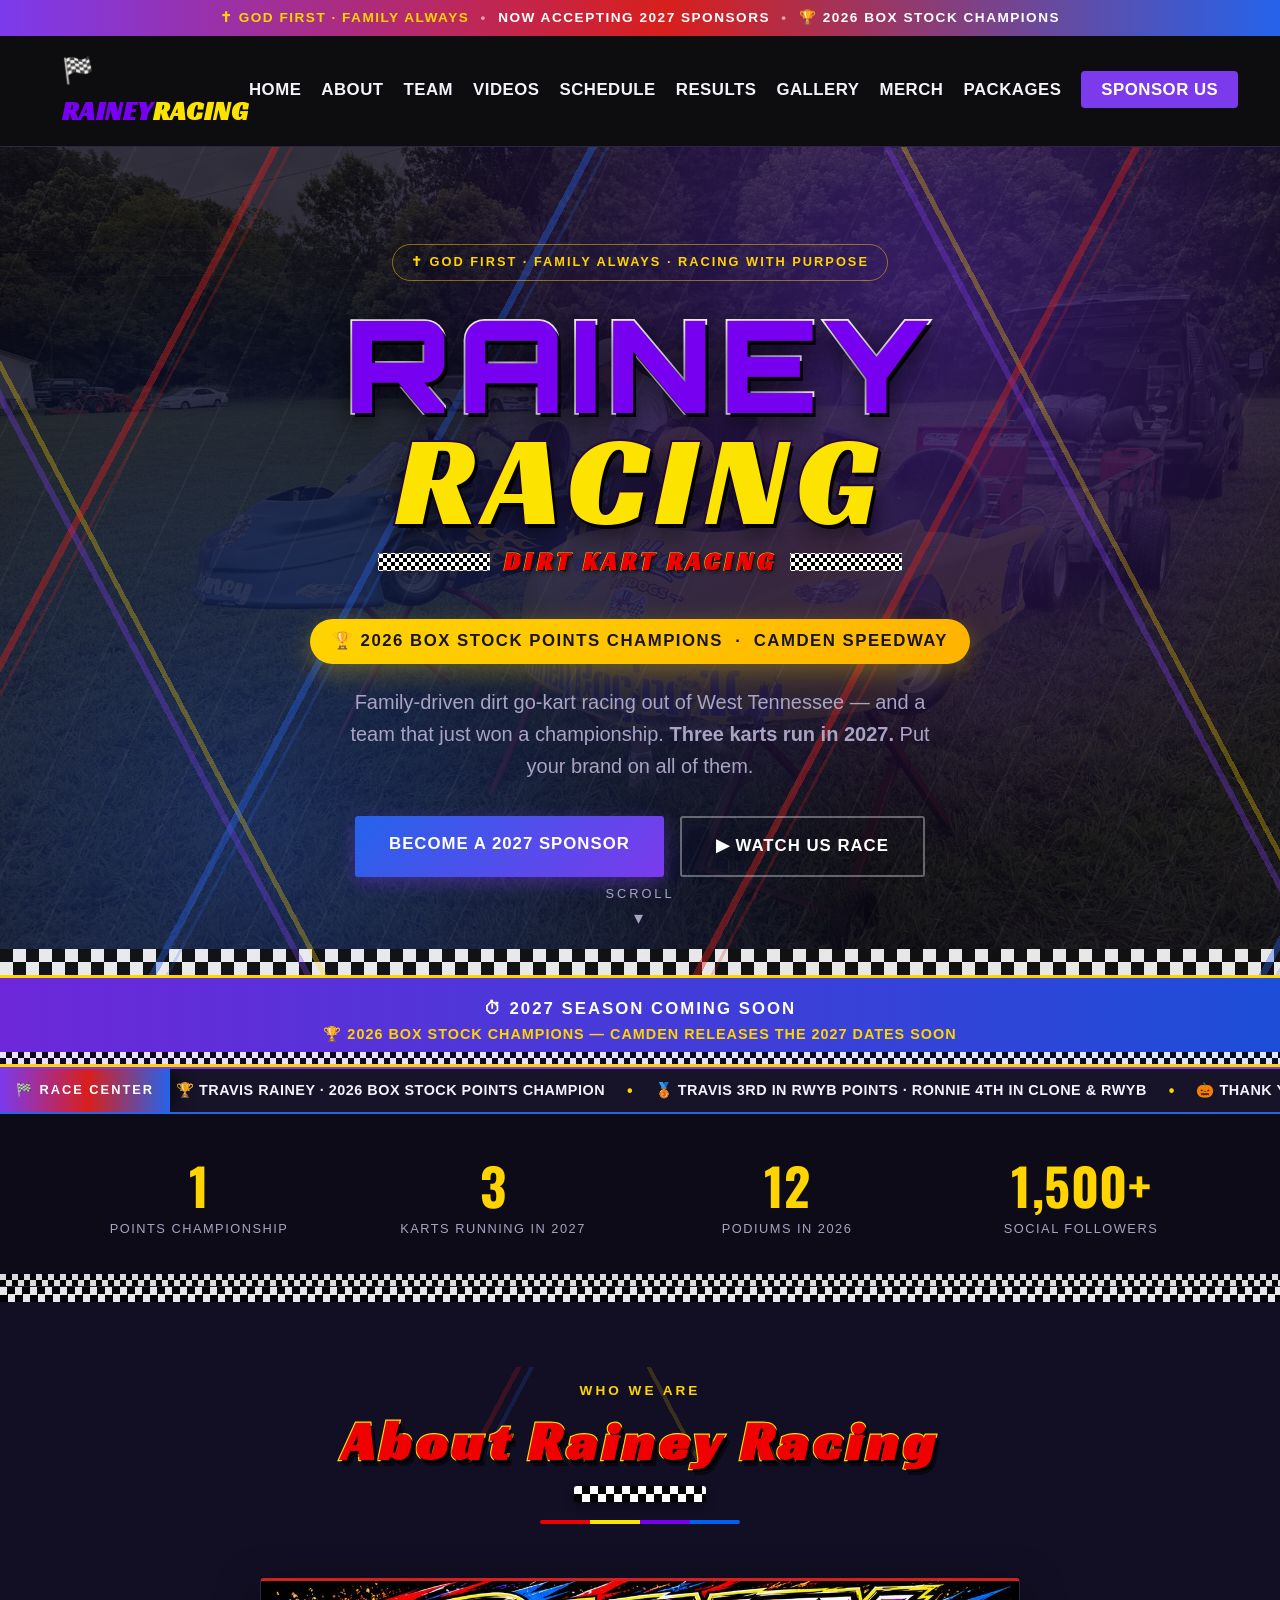
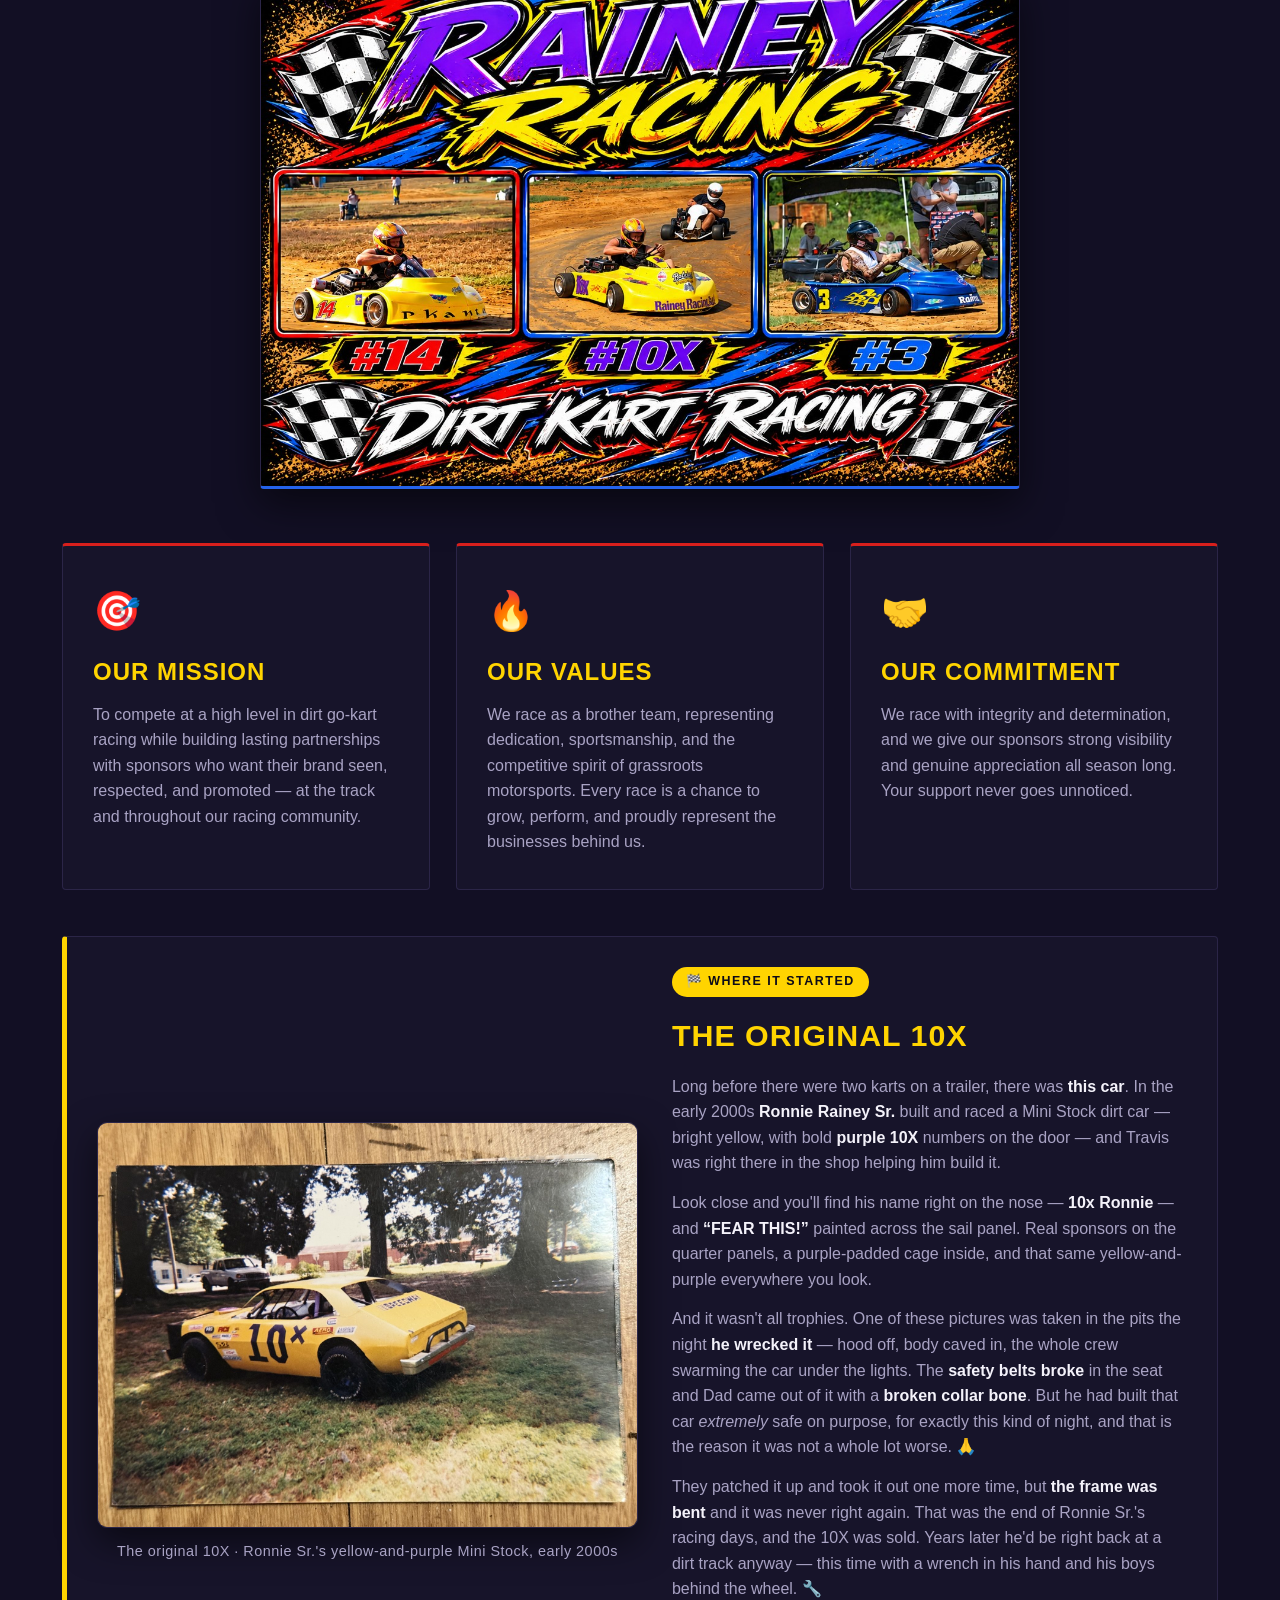
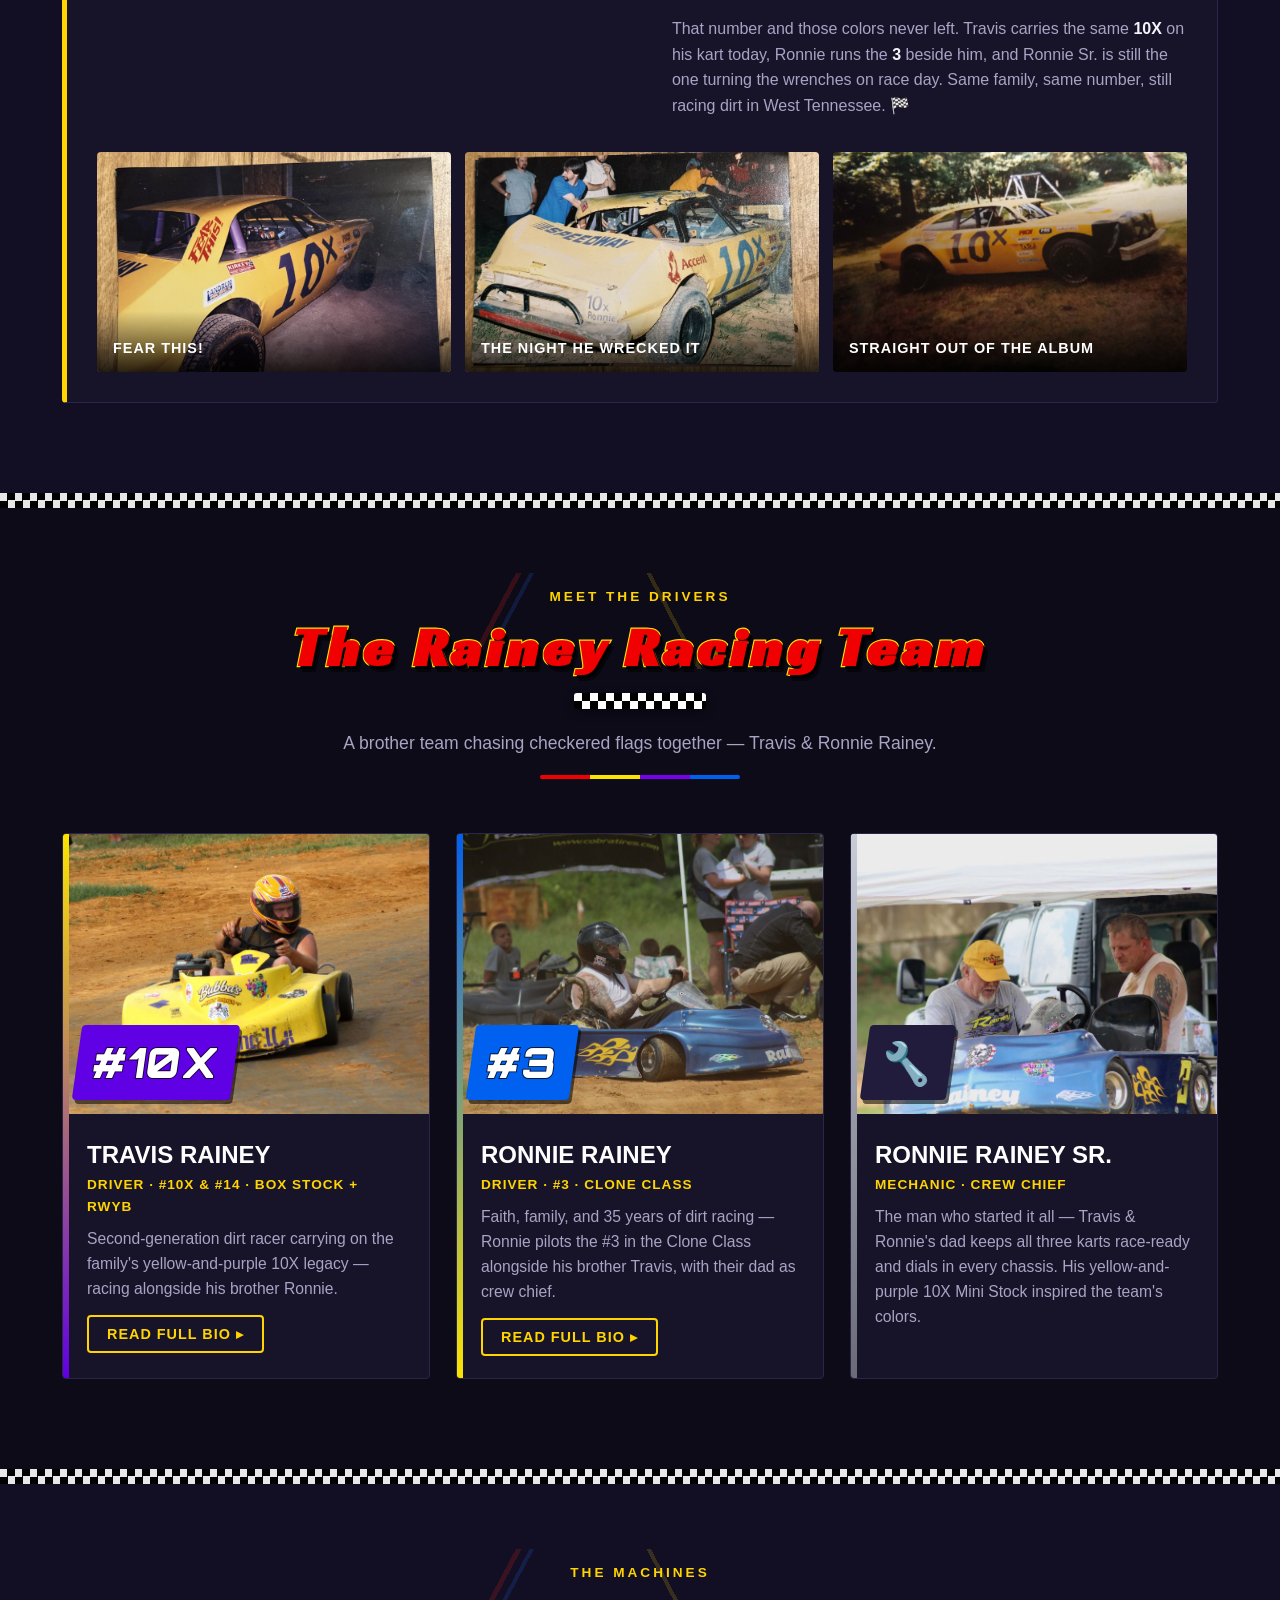
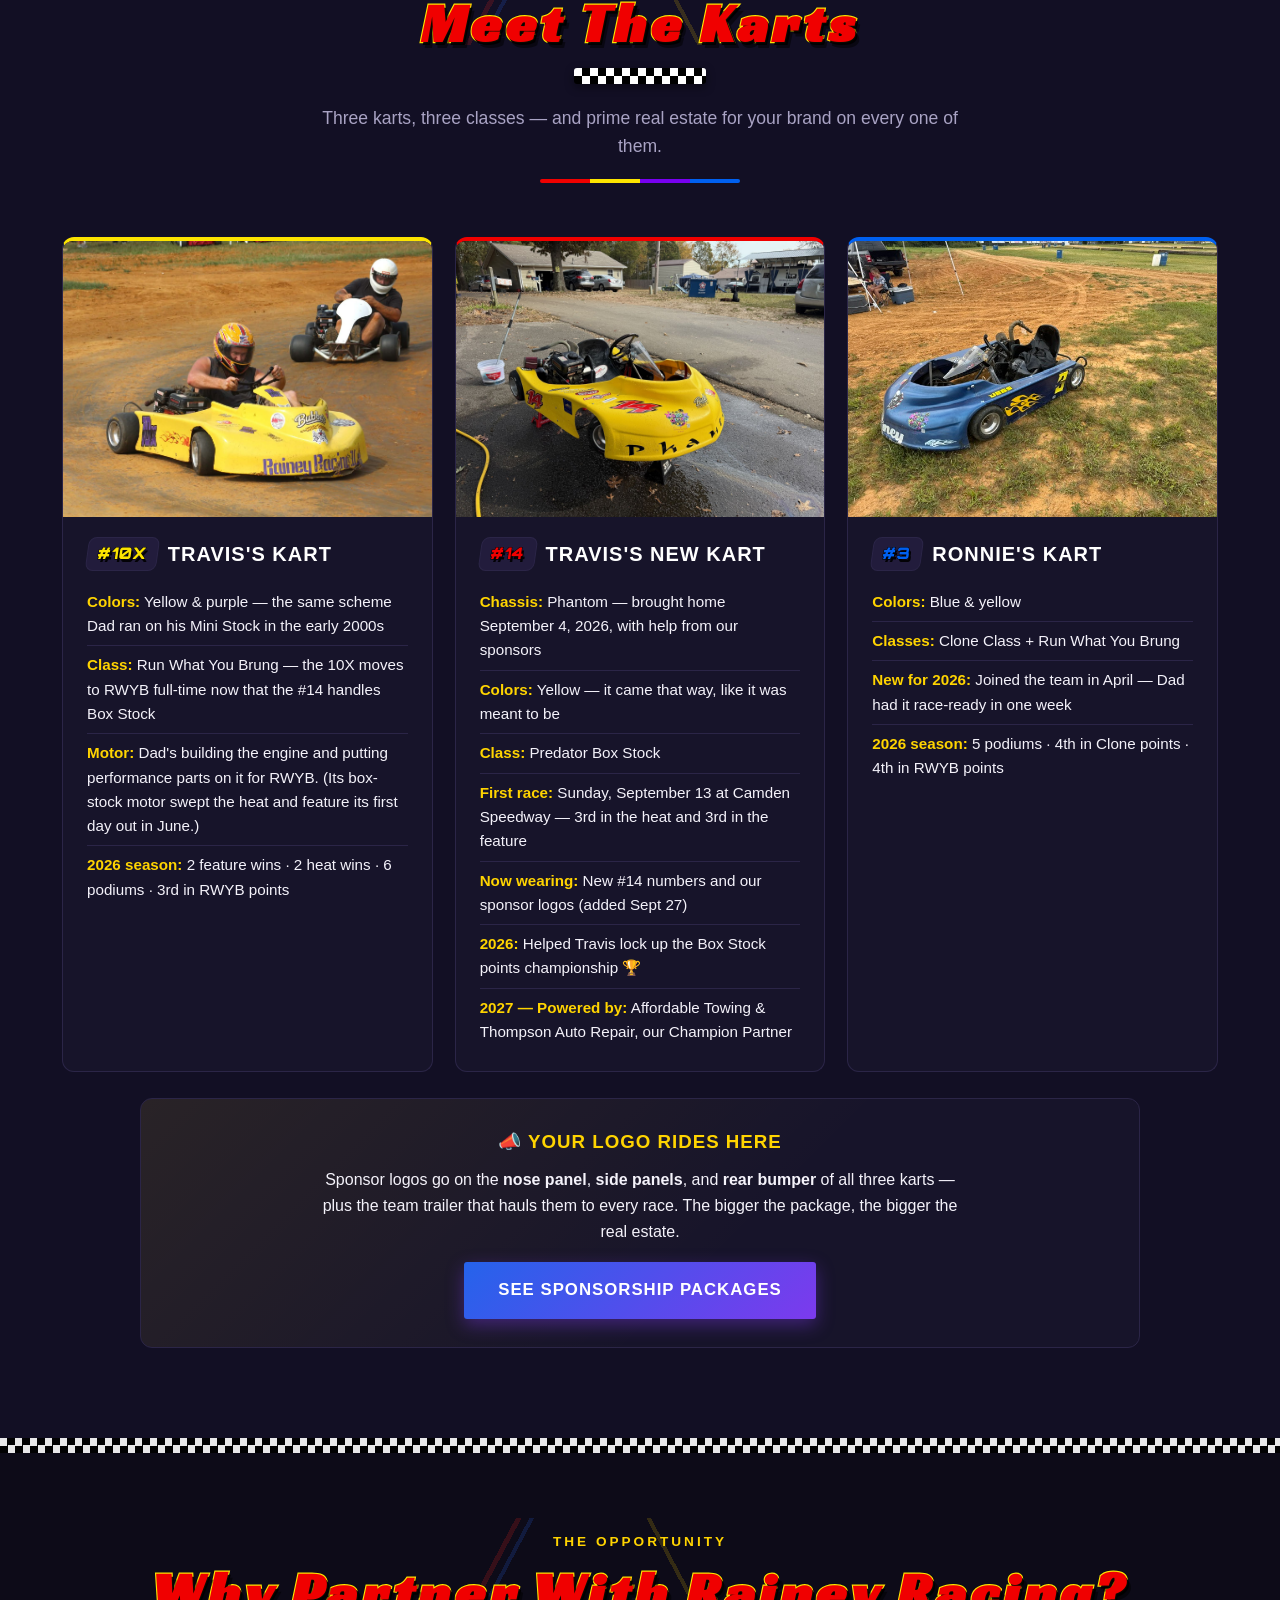
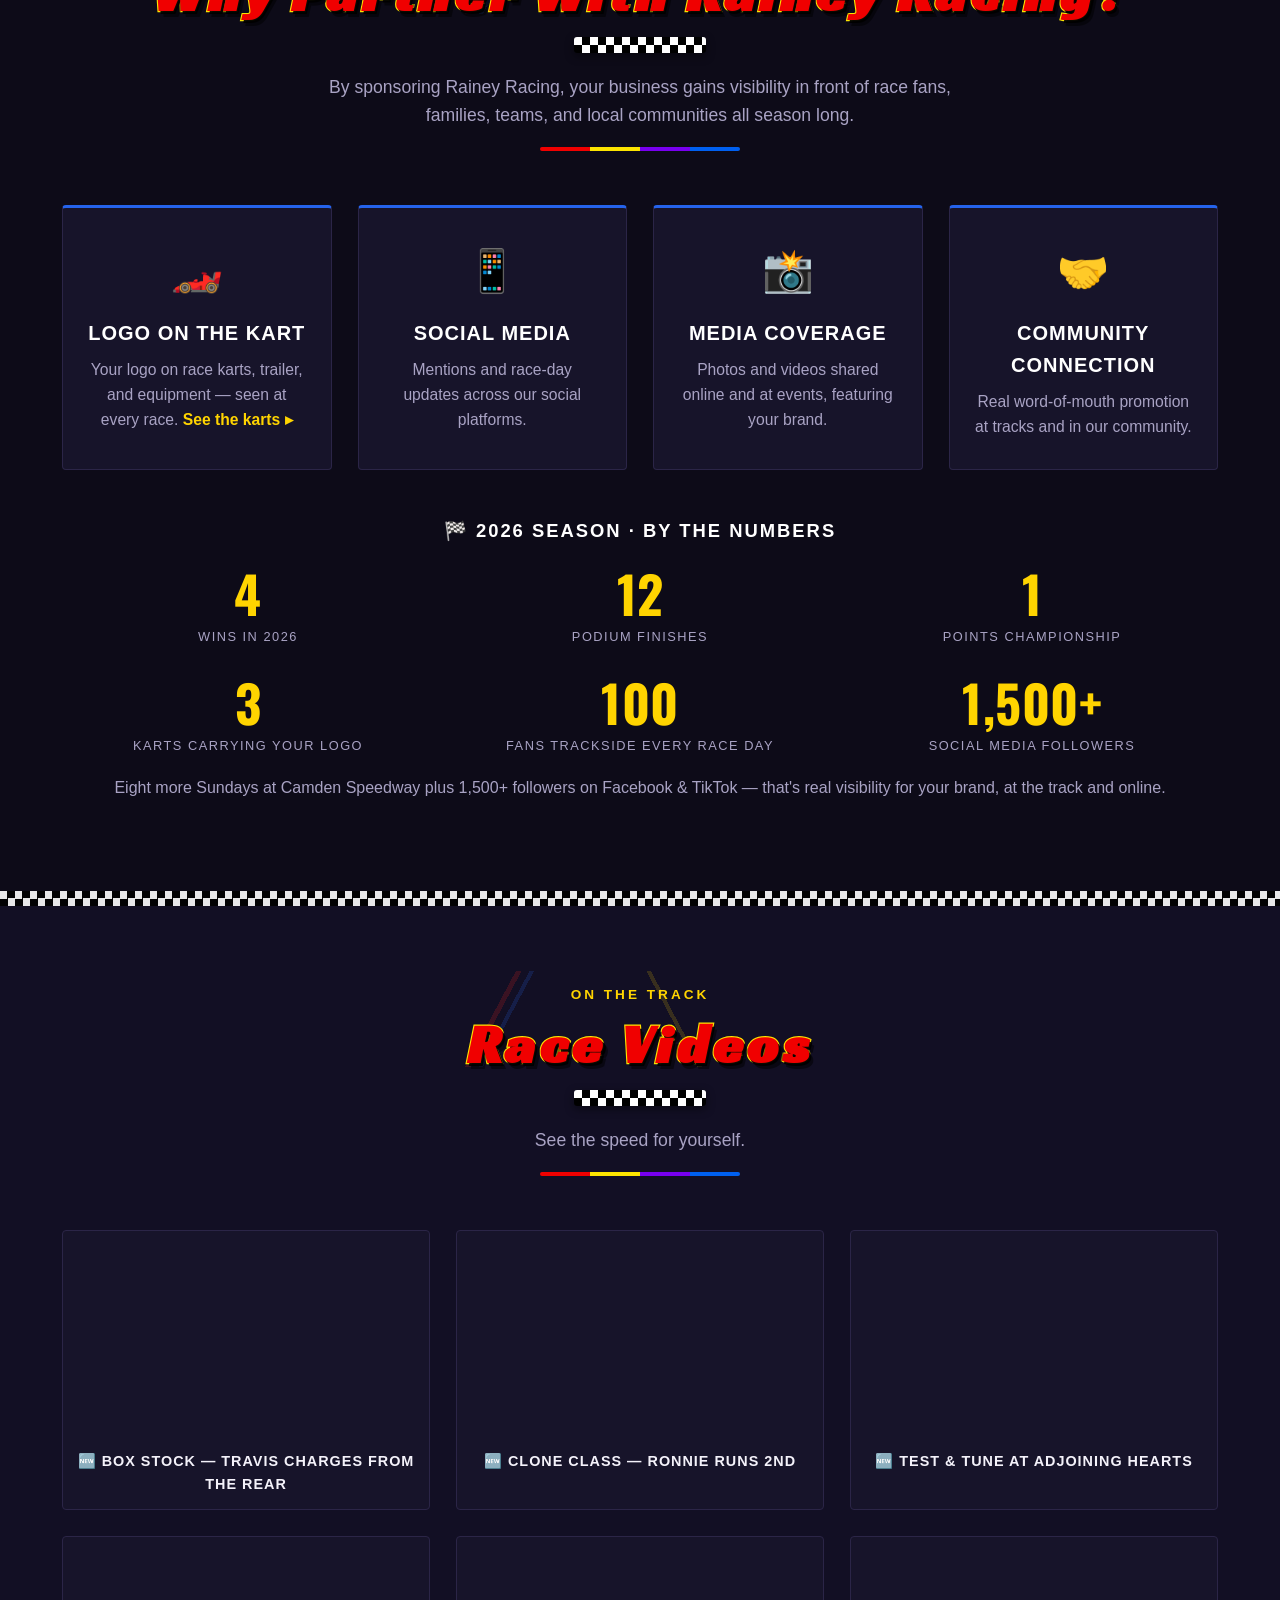
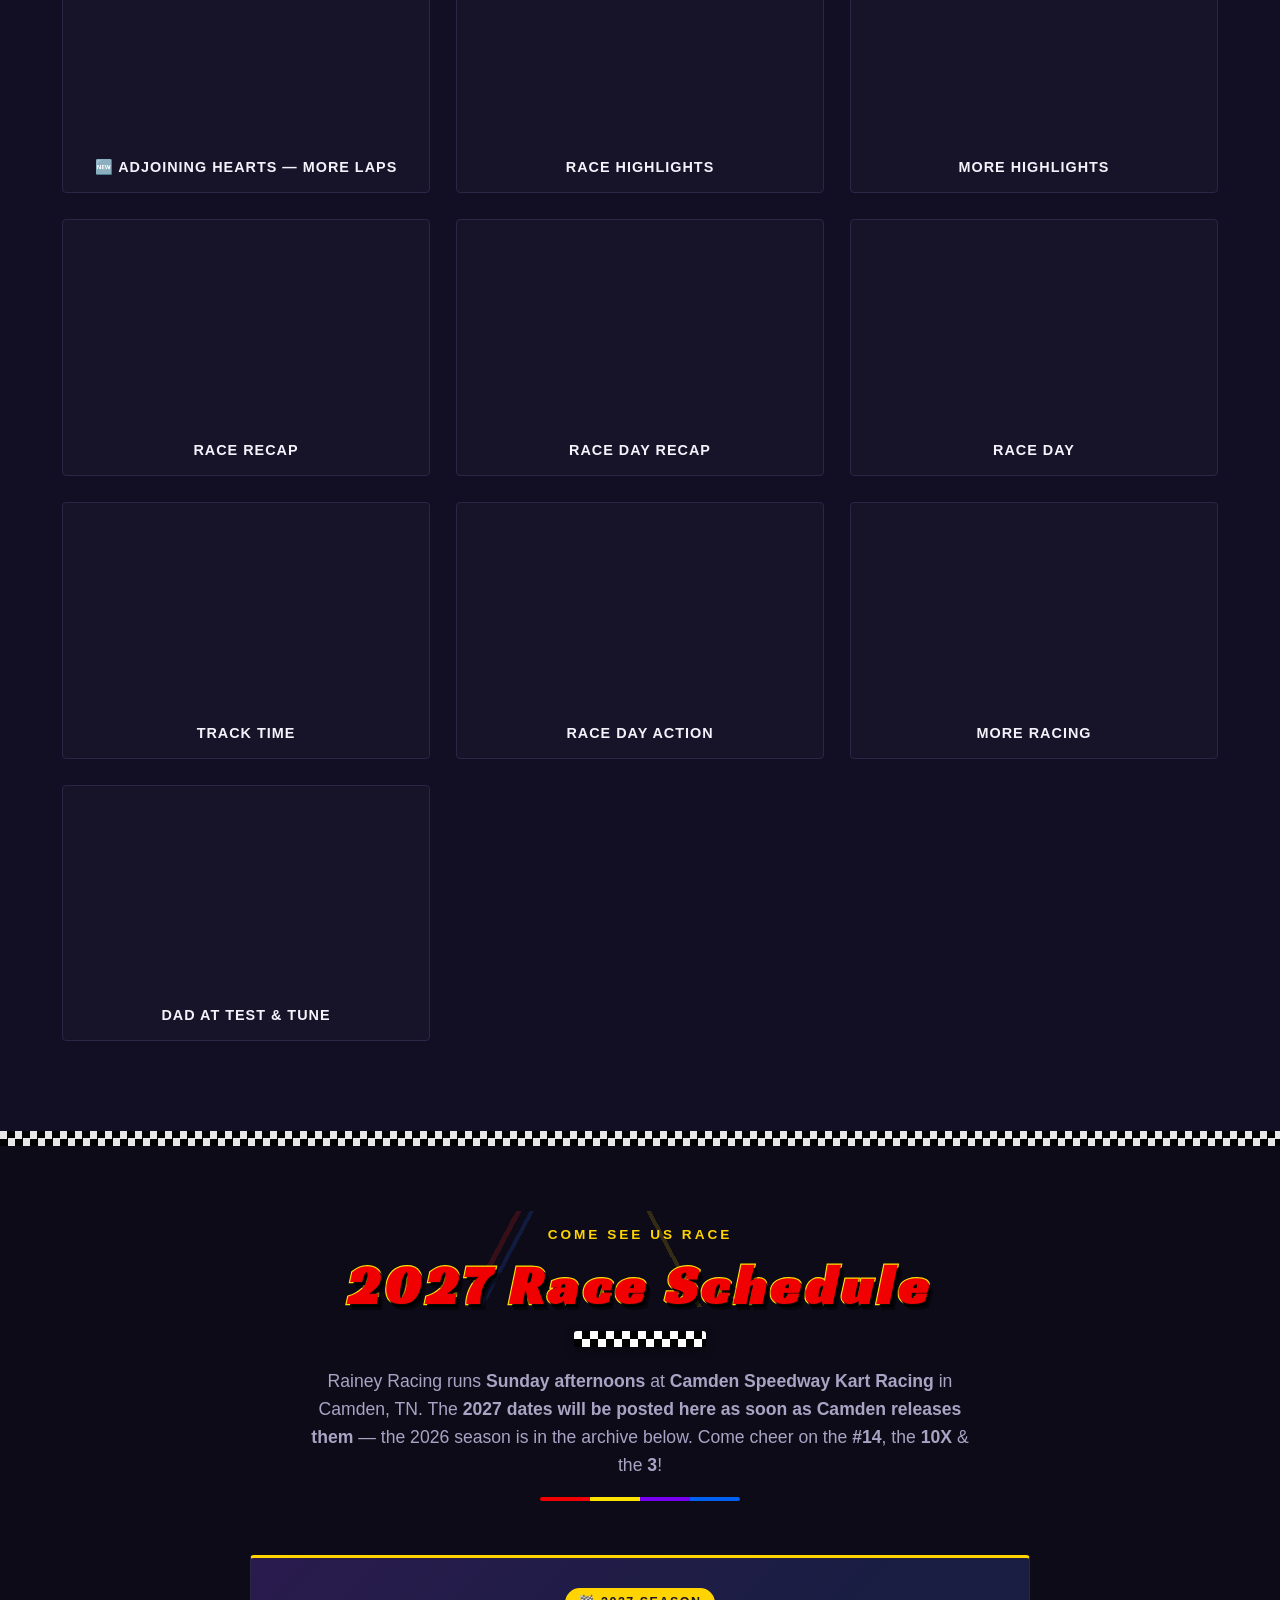
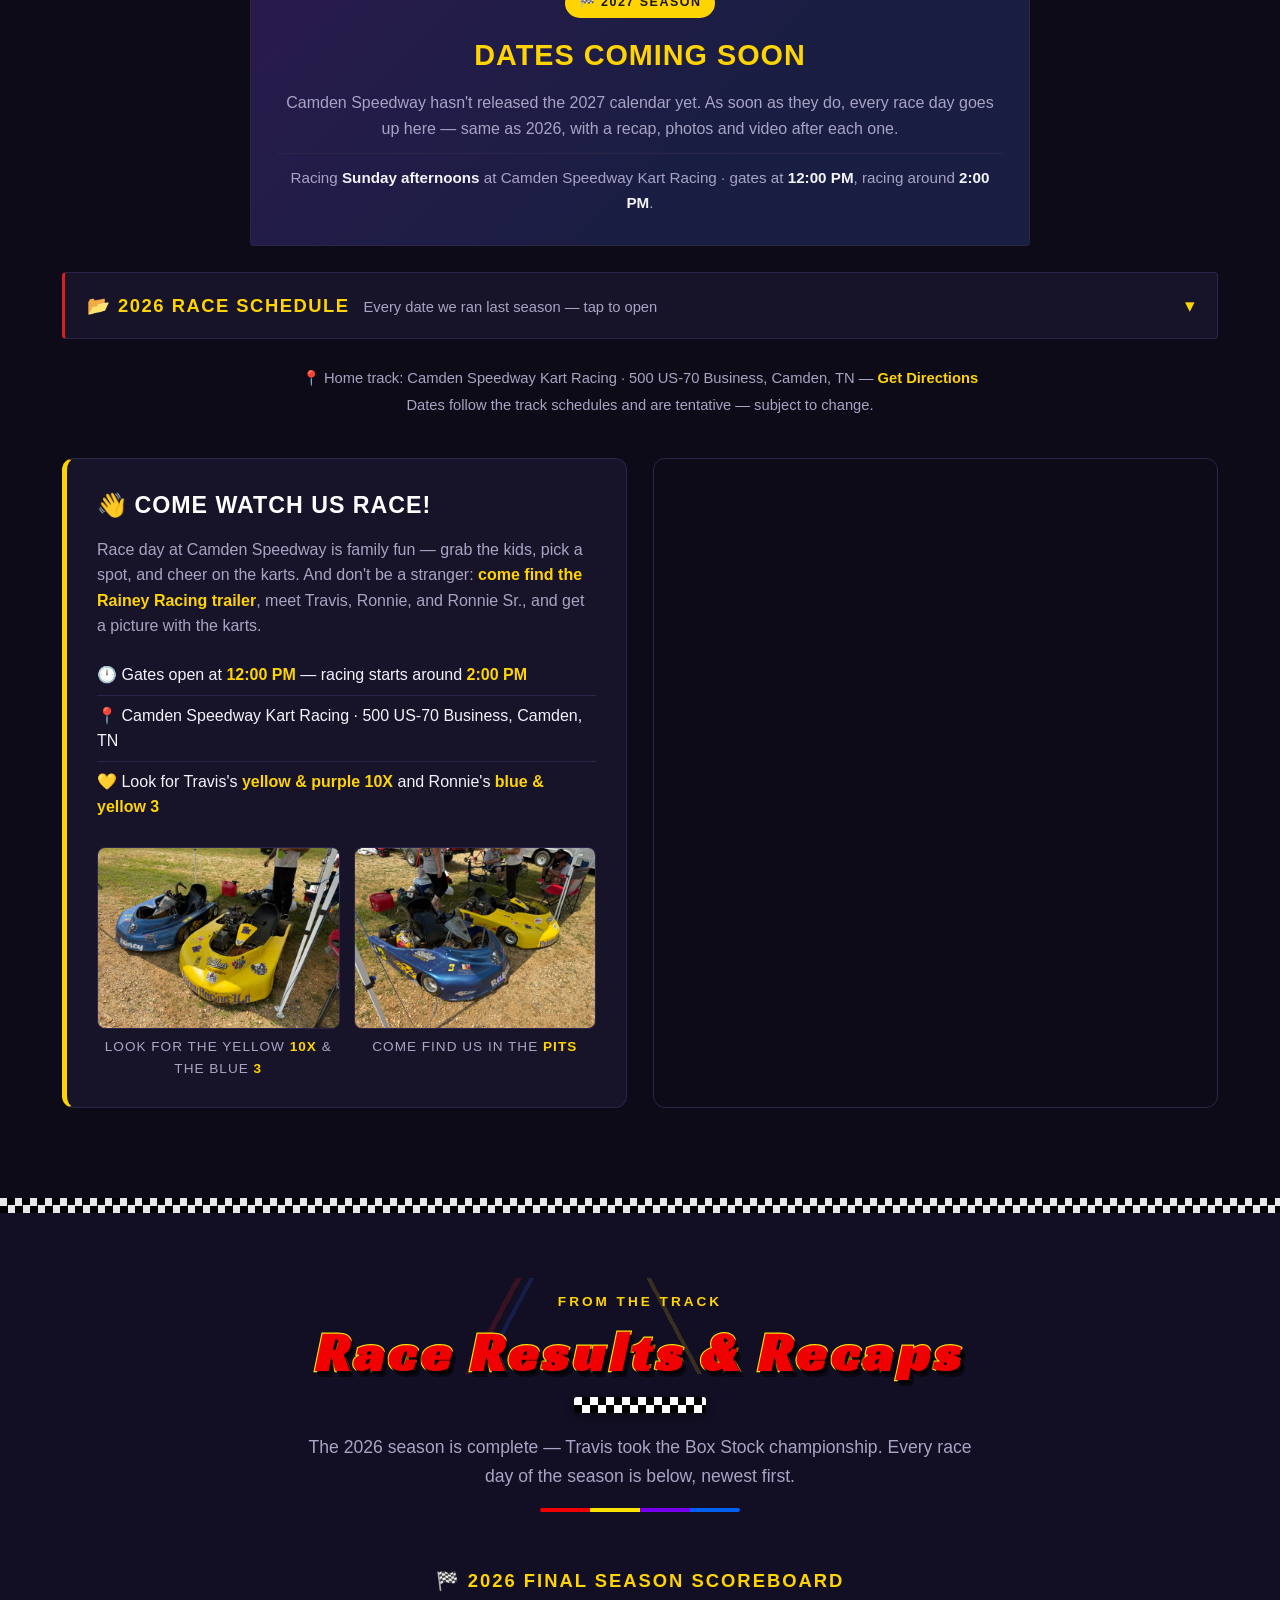
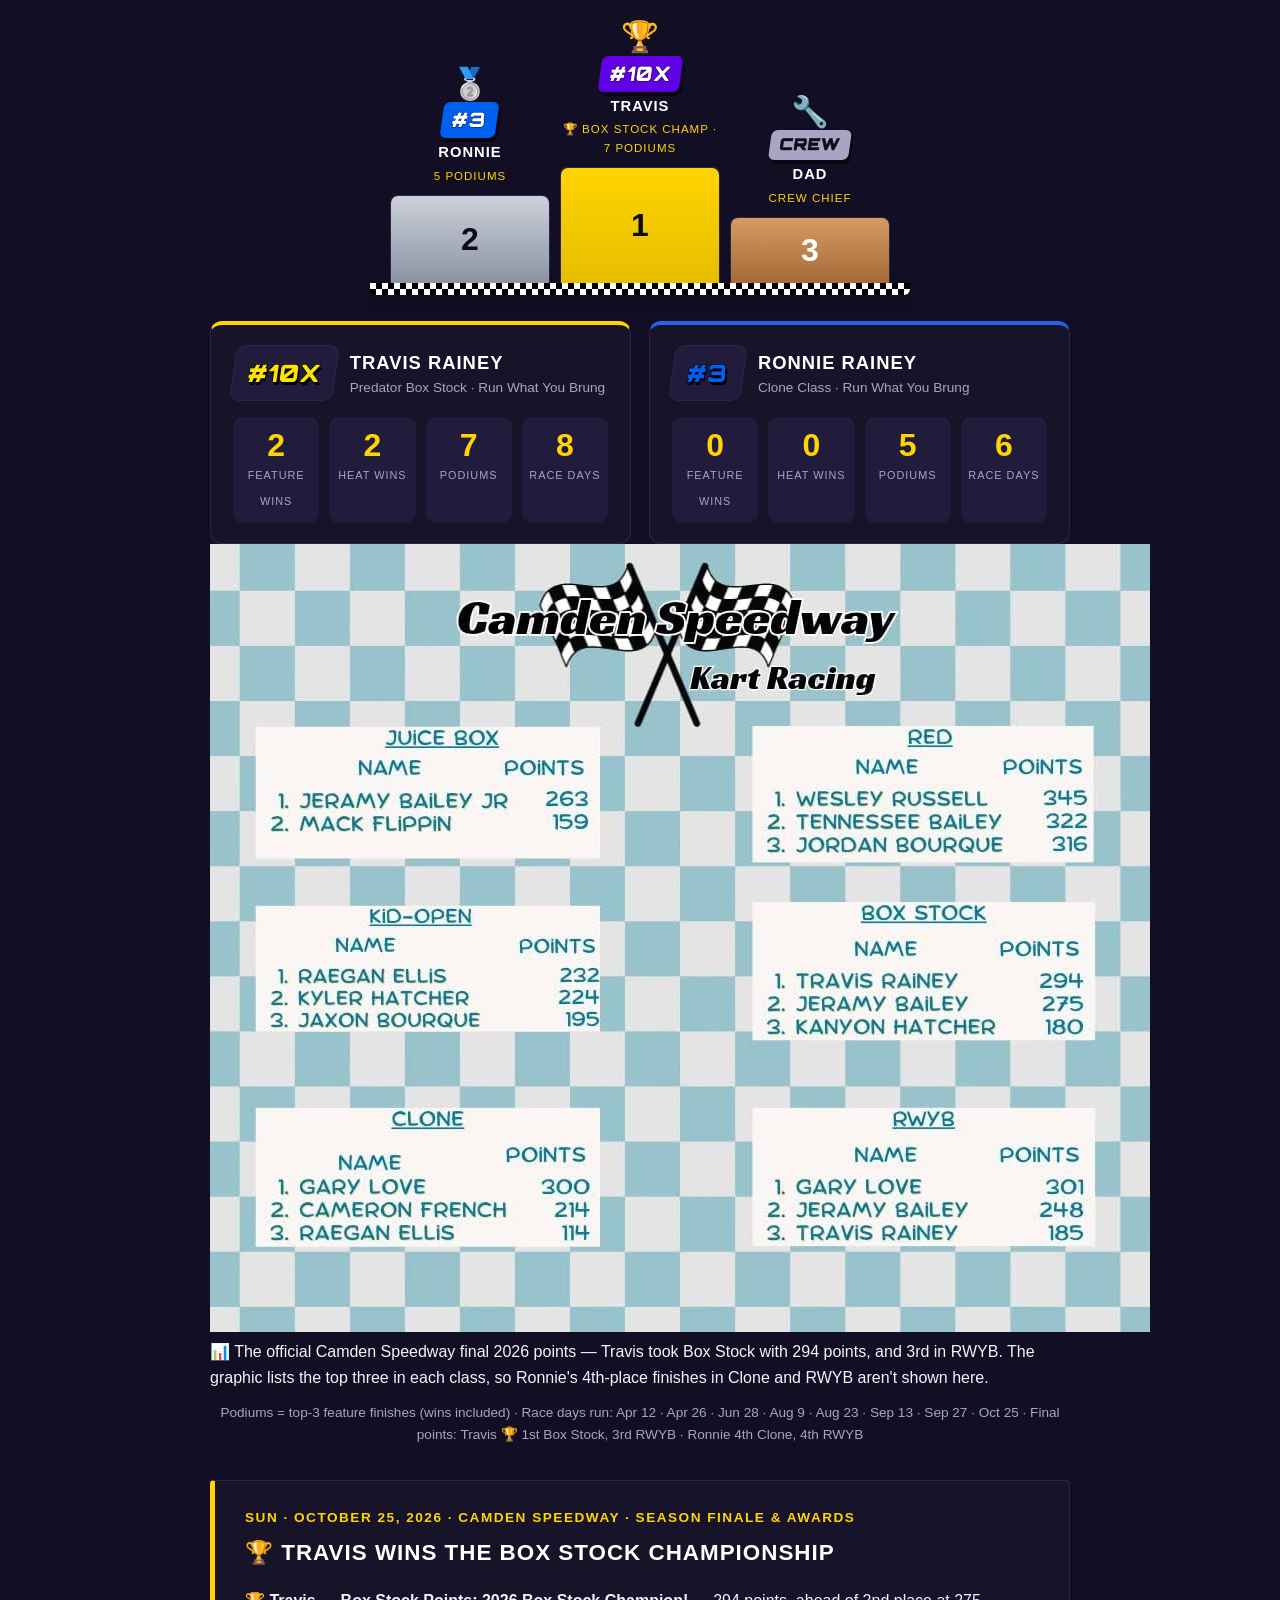
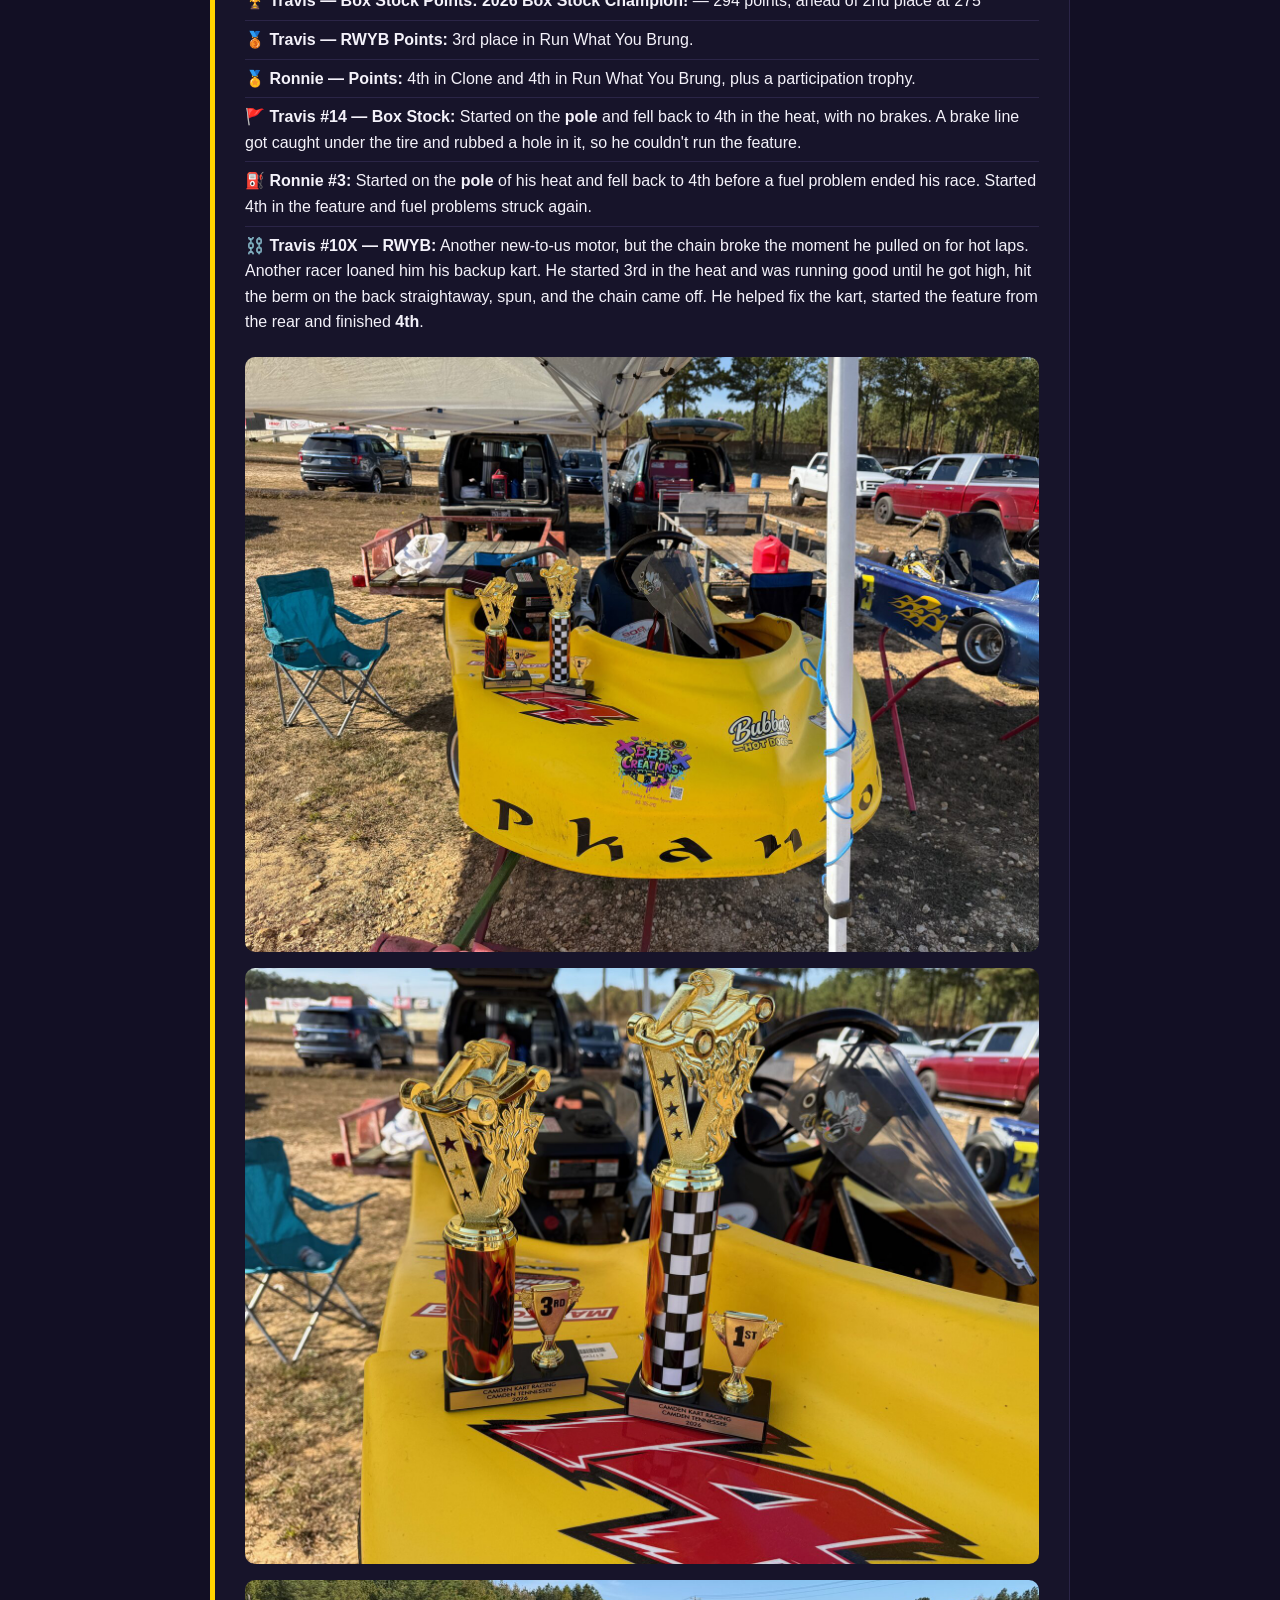
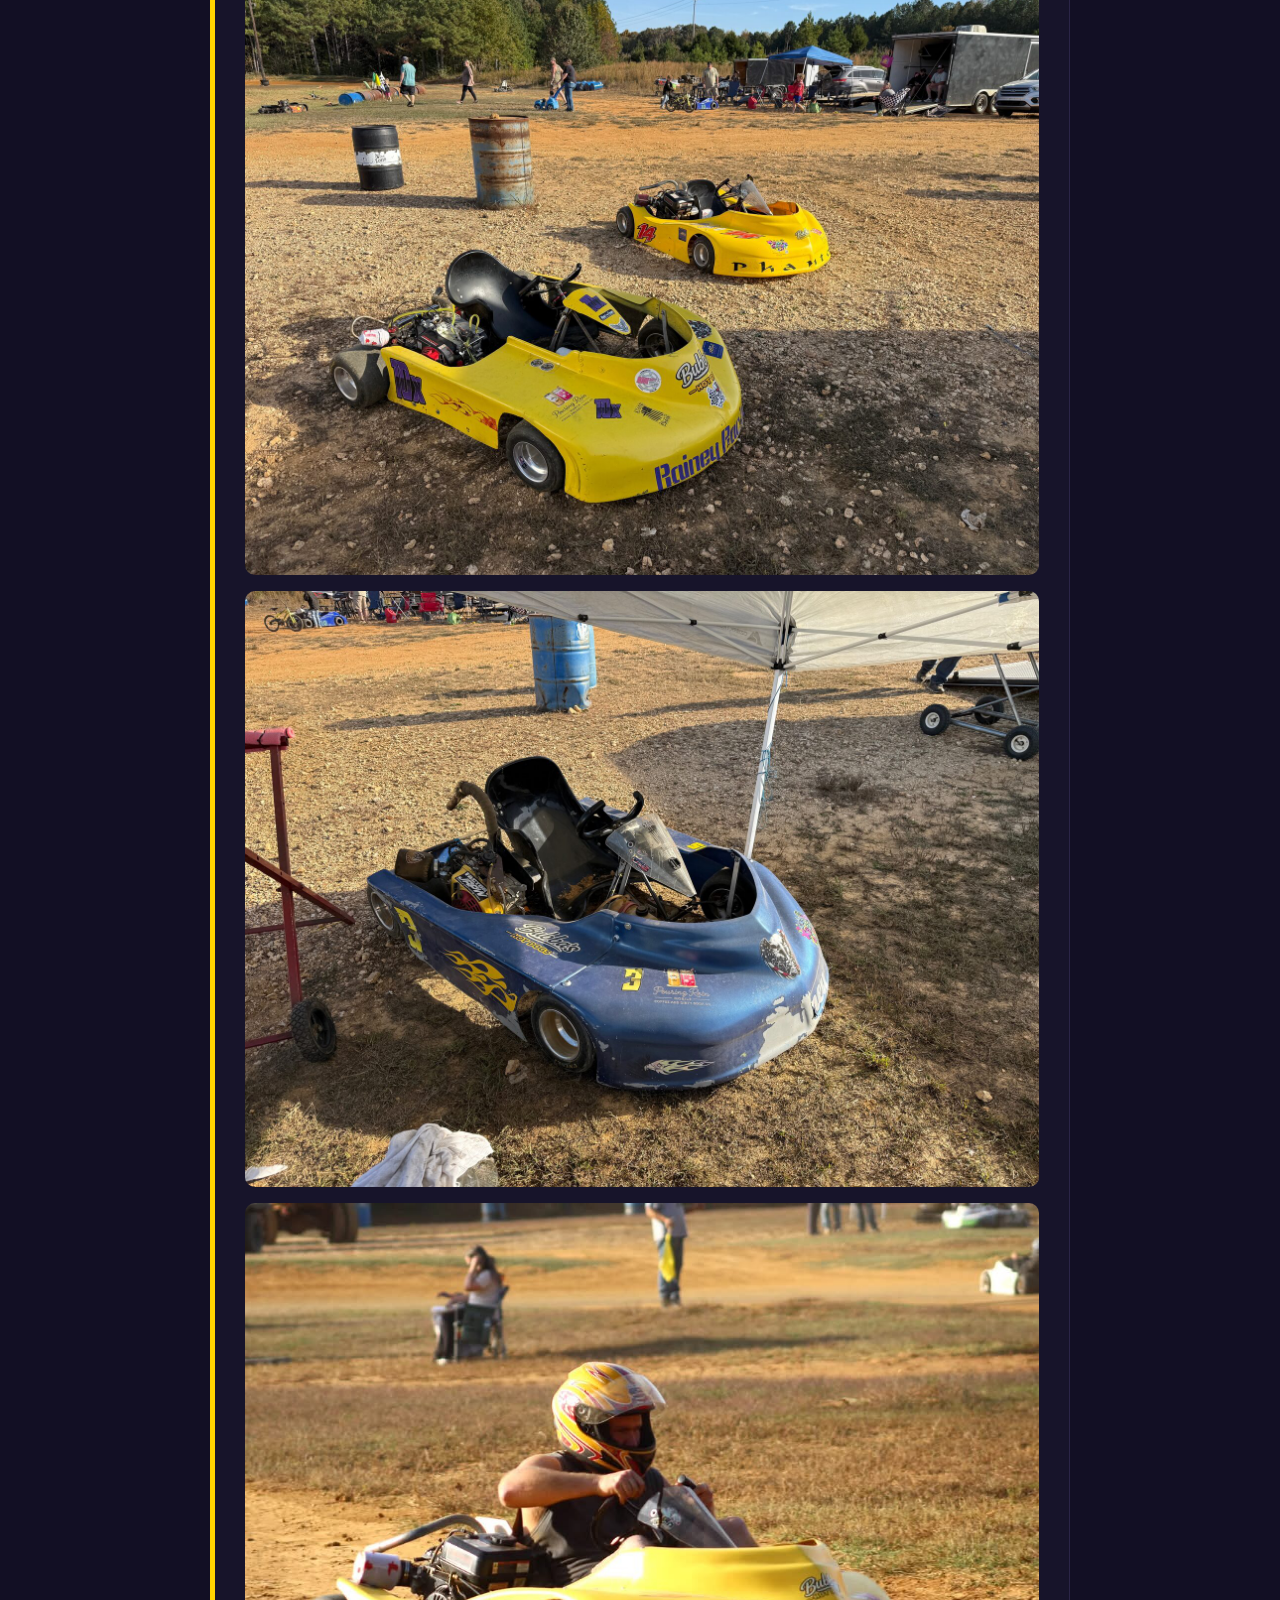
==== commit 5d1c336a: "Add Steve Thompson as the 2027 Champion Partner Affordable Towing and Thompson Auto Repair, both Spr" ====
--- a/index.html
+++ b/index.html
@@ -11,7 +11,7 @@
     <meta property="og:description" content="2026 Box Stock champions. Three karts run in 2027 — the #14, the 10X and the 3. Sponsor us, follow the season, and grab team merch.">
     <meta property="og:url" content="https://raineymotorsports.com/">
     <meta property="og:image" content="https://raineymotorsports.com/images/brand/rainey-racing-banner.jpg">
-    <link rel="stylesheet" href="styles.css?v=33">
+    <link rel="stylesheet" href="styles.css?v=34">
     <link rel="preconnect" href="https://fonts.googleapis.com">
     <link rel="preconnect" href="https://fonts.gstatic.com" crossorigin>
     <link rel="stylesheet" href="https://fonts.googleapis.com/css2?family=Oswald:wght@500;600;700&family=Racing+Sans+One&family=Orbitron:wght@700;900&display=swap">
@@ -273,6 +273,7 @@
                             <li><strong>First race:</strong> Sunday, September 13 at Camden Speedway — 3rd in the heat and 3rd in the feature</li>
                             <li><strong>Now wearing:</strong> New #14 numbers and our sponsor logos (added Sept 27)</li>
                             <li><strong>2026:</strong> Helped Travis lock up the Box Stock points championship 🏆</li>
+                            <li><strong>2027 — Powered by:</strong> Affordable Towing &amp; Thompson Auto Repair, our Champion Partner</li>
                         </ul>
                     </div>
                 </div>
@@ -1005,6 +1006,25 @@
                 <h2 class="section-title">Our Sponsors</h2>
                 <p class="section-intro">The businesses that power Rainey Racing. <em>Your logo could be here — see the packages above.</em></p>
             </div>
+            <div class="spotlight spotlight--champ">
+                <div class="spotlight-flag">🏆 2027 Champion Partner</div>
+                <div class="champ-logos">
+                    <a class="champ-logo" href="tel:+17313330522">
+                        <img src="images/sponsors/affordable-towing.png" alt="Affordable Towing of Springville, TN — 731-333-0522">
+                        <span>📞 731-333-0522 · Towing, 24/7</span>
+                    </a>
+                    <a class="champ-logo" href="tel:+17313364063">
+                        <img src="images/sponsors/thompson-auto-repair.png" alt="Thompson Auto Repair of Springville, TN — 731-336-4063">
+                        <span>📞 731-336-4063 · Auto Repair</span>
+                    </a>
+                </div>
+                <div class="spotlight-text">
+                    <h3>Steve Thompson — Affordable Towing &amp; Thompson Auto Repair</h3>
+                    <p>Meet the first <strong>Champion Partner</strong> in Rainey Racing history. <strong>Steve Thompson</strong> of Springville is backing all three karts for the <strong>2027 season</strong>, and both of his businesses ride with us — on the #14, the 10X, the 3 and the trailer.</p>
+                    <p><strong>Affordable Towing</strong> runs local and long-range towing for cars, trucks and campers, plus lockouts and jump starts — and they're <strong>open around the clock</strong>. Steve's son runs the trucks day to day. <strong>Thompson Auto Repair</strong> handles the wrench work out of the same town.</p>
+                    <p>Here's the thing: every single family in those pits towed a trailer to get there. Bearings, brakes, blowouts on the way home — it happens to all of us. <strong>Put that first number in your phone before you need it.</strong> And when you call, tell 'em Rainey Racing sent you. 🚛🔧</p>
+                </div>
+            </div>
             <div class="spotlight">
                 <div class="spotlight-flag">⭐ Sponsor Spotlight</div>
                 <div class="spotlight-body">
@@ -1021,7 +1041,7 @@
                     <div class="spotlight-logo"><img src="images/sponsors/pouring-rein.jpg" alt="Pouring Rein Mobile Coffee and Dirty Soda Co. logo"></div>
                     <div class="spotlight-text">
                         <h3>Pouring Rein Mobile Coffee &amp; Dirty Soda Co.</h3>
-                        <p>Another great name backing the 10X and the 3 — Pouring Rein Mobile Coffee &amp; Dirty Soda Co.! They're a small business just getting rolling, and they still stepped up to back our team — they're even riding on our <strong>heat race wins</strong> through Back Us to Win. Every heat race we win this season, Pouring Rein is part of it. Small businesses backing grassroots racing — that's what this sport is all about. Thirsty? Track down Pouring Rein for a coffee or a dirty soda and tell 'em Rainey Racing sent you. ☕🥤</p>
+                        <p>Another great name that got behind this team — Pouring Rein Mobile Coffee &amp; Dirty Soda Co.! They're a small business just getting rolling, and they still stepped up to back our team — they even rode on our <strong>heat race wins</strong> through Back Us to Win. Every heat race we won in 2026, Pouring Rein was part of it. Small businesses backing grassroots racing — that's what this sport is all about. Thirsty? Track down Pouring Rein for a coffee or a dirty soda and tell 'em Rainey Racing sent you. ☕🥤</p>
                     </div>
                 </div>
             </div>
@@ -1031,7 +1051,7 @@
                     <div class="spotlight-logo"><img src="images/sponsors/bbb-creations.jpg?v=2" alt="BBB Creations &amp; DTF Printing logo"></div>
                     <div class="spotlight-text">
                         <h3>BBB Creations &amp; DTF Printing</h3>
-                        <p>Say hello to our <strong>Official Merch Partner</strong> — BBB Creations &amp; DTF Printing, owned by <strong>Brandi Bath</strong> of Camden, TN! Brandi decks out Rainey Racing with custom shirts, hats, koozies, and decals straight off her 9-color DTF printer, so the whole team can rep the 10X and the 3 in style. Need custom apparel or DTF prints of your own? Her phone, email, Facebook, and QR code are all right there on the logo — reach out and tell her Rainey Racing sent you! 🎽🖨️</p>
+                        <p>Say hello to our <strong>Official Merch Partner</strong> — BBB Creations &amp; DTF Printing, owned by <strong>Brandi Bath</strong> of Camden, TN! Brandi decks out Rainey Racing with custom shirts, hats, koozies, and decals straight off her 9-color DTF printer, so the whole team can rep the #14, the 10X and the 3 in style. Need custom apparel or DTF prints of your own? Her phone, email, Facebook, and QR code are all right there on the logo — reach out and tell her Rainey Racing sent you! 🎽🖨️</p>
                         <p>🎉 <strong>She's got a storefront now too</strong> — Brandi took ownership of <strong>All The Things</strong> on the <strong>Camden Court Square at 20 E Main St</strong>, and she runs BBB Creations right out of the same building. We brought both karts out for her grand opening. <a href="#event">See the photos ↓</a></p>
                         <p class="spotlight-contact">
                             📞 <a href="tel:+18137851292">813-785-1292</a>
@@ -1042,6 +1062,8 @@
                 </div>
             </div>
             <div class="sponsors-grid">
+                <div class="sponsor-logo sponsor-logo--dark"><img src="images/sponsors/affordable-towing.png" alt="Affordable Towing — 2027 Champion Partner of Rainey Racing"></div>
+                <div class="sponsor-logo sponsor-logo--dark"><img src="images/sponsors/thompson-auto-repair.png" alt="Thompson Auto Repair — 2027 Champion Partner of Rainey Racing"></div>
                 <div class="sponsor-logo"><img src="images/sponsors/bubbas.jpg" alt="Bubba's Hot Dogs — proud sponsor of Rainey Racing"></div>
                 <div class="sponsor-logo"><img src="images/sponsors/pouring-rein.jpg" alt="Pouring Rein Mobile Coffee and Dirty Soda Co. — proud sponsor of Rainey Racing"></div>
                 <div class="sponsor-logo"><img src="images/sponsors/bbb-creations.jpg?v=2" alt="BBB Creations &amp; DTF Printing — proud sponsor of Rainey Racing"></div>
@@ -1258,7 +1280,7 @@
                         <option value="bronze">Bronze Package — $100</option>
                         <option value="silver">Silver Package — $250</option>
                         <option value="gold">Gold Package — $500</option>
-                        <option value="champion">Champion Partner — $1,000</option>
+                        <option value="champion-2028">Champion Partner — $1,000 (2027 taken — ask about 2028)</option>
                         <option value="performance">Back Us to Win (Performance Partner)</option>
                         <option value="safety">Safety Equipment</option>
                         <option value="racing">Racing Components</option>
--- a/styles.css
+++ b/styles.css
@@ -397,6 +397,24 @@
 }
 .sponsor-logo { height: 120px; display: flex; align-items: center; justify-content: center; background: #fff; border-radius: 10px; padding: 16px; box-shadow: 0 6px 18px rgba(0,0,0,.35); }
 .sponsor-logo img { max-width: 100%; max-height: 100%; object-fit: contain; }
+/* Decal artwork that comes on a black background - a white tile frames it as a block */
+.sponsor-logo--dark { background: #0b0813; border: 1px solid rgba(255,255,255,.14); }
+
+/* Champion Partner spotlight: two businesses, both tap-to-call */
+/* two classes, so it wins over the plain .spotlight border defined further down */
+.spotlight.spotlight--champ { border-color: rgba(255,212,0,.45); box-shadow: 0 10px 34px rgba(0,0,0,.42); }
+.champ-logos { display: grid; grid-template-columns: repeat(auto-fit, minmax(258px,1fr)); gap: 18px; margin: 8px 0 22px; }
+.champ-logo {
+    display: block; background: #0b0813; border: 1px solid rgba(255,255,255,.14);
+    border-radius: 12px; padding: 14px; text-decoration: none;
+    transition: border-color .2s ease, transform .2s ease;
+}
+.champ-logo:hover, .champ-logo:focus-visible { border-color: var(--yellow); transform: translateY(-2px); }
+.champ-logo img { width: 100%; height: auto; display: block; }
+.champ-logo span {
+    display: block; margin-top: 11px; text-align: center; color: var(--yellow);
+    font-weight: 700; letter-spacing: .4px; font-size: .95rem;
+}
 
 /* ===== Merch / Team Store ===== */
 .merch-grid { display: grid; grid-template-columns: repeat(auto-fit, minmax(280px, 520px)); justify-content: center; gap: 26px; margin-bottom: 50px; }
@@ -979,6 +997,15 @@
 .package-champion:hover { border-color: var(--gold); }
 .package-flag-champ { background: linear-gradient(135deg, var(--purple), var(--blue)); color: #fff; }
 .package-champion .package-price { color: var(--gold); }
+/* Champion is one spot a season - once it is claimed, say so instead of selling it */
+.package-taken { opacity: .96; }
+.package-taken:hover { transform: none; }
+.package-taken .package-features { opacity: .72; }
+.package-taken-note {
+    margin: 14px 0 16px; padding: 12px 14px; border-radius: 10px;
+    background: rgba(255,212,0,.09); border: 1px solid rgba(255,212,0,.32);
+    color: var(--text); font-size: .93rem; line-height: 1.6;
+}
 
 /* ===== logo colours: red + blue accents ===== */
 
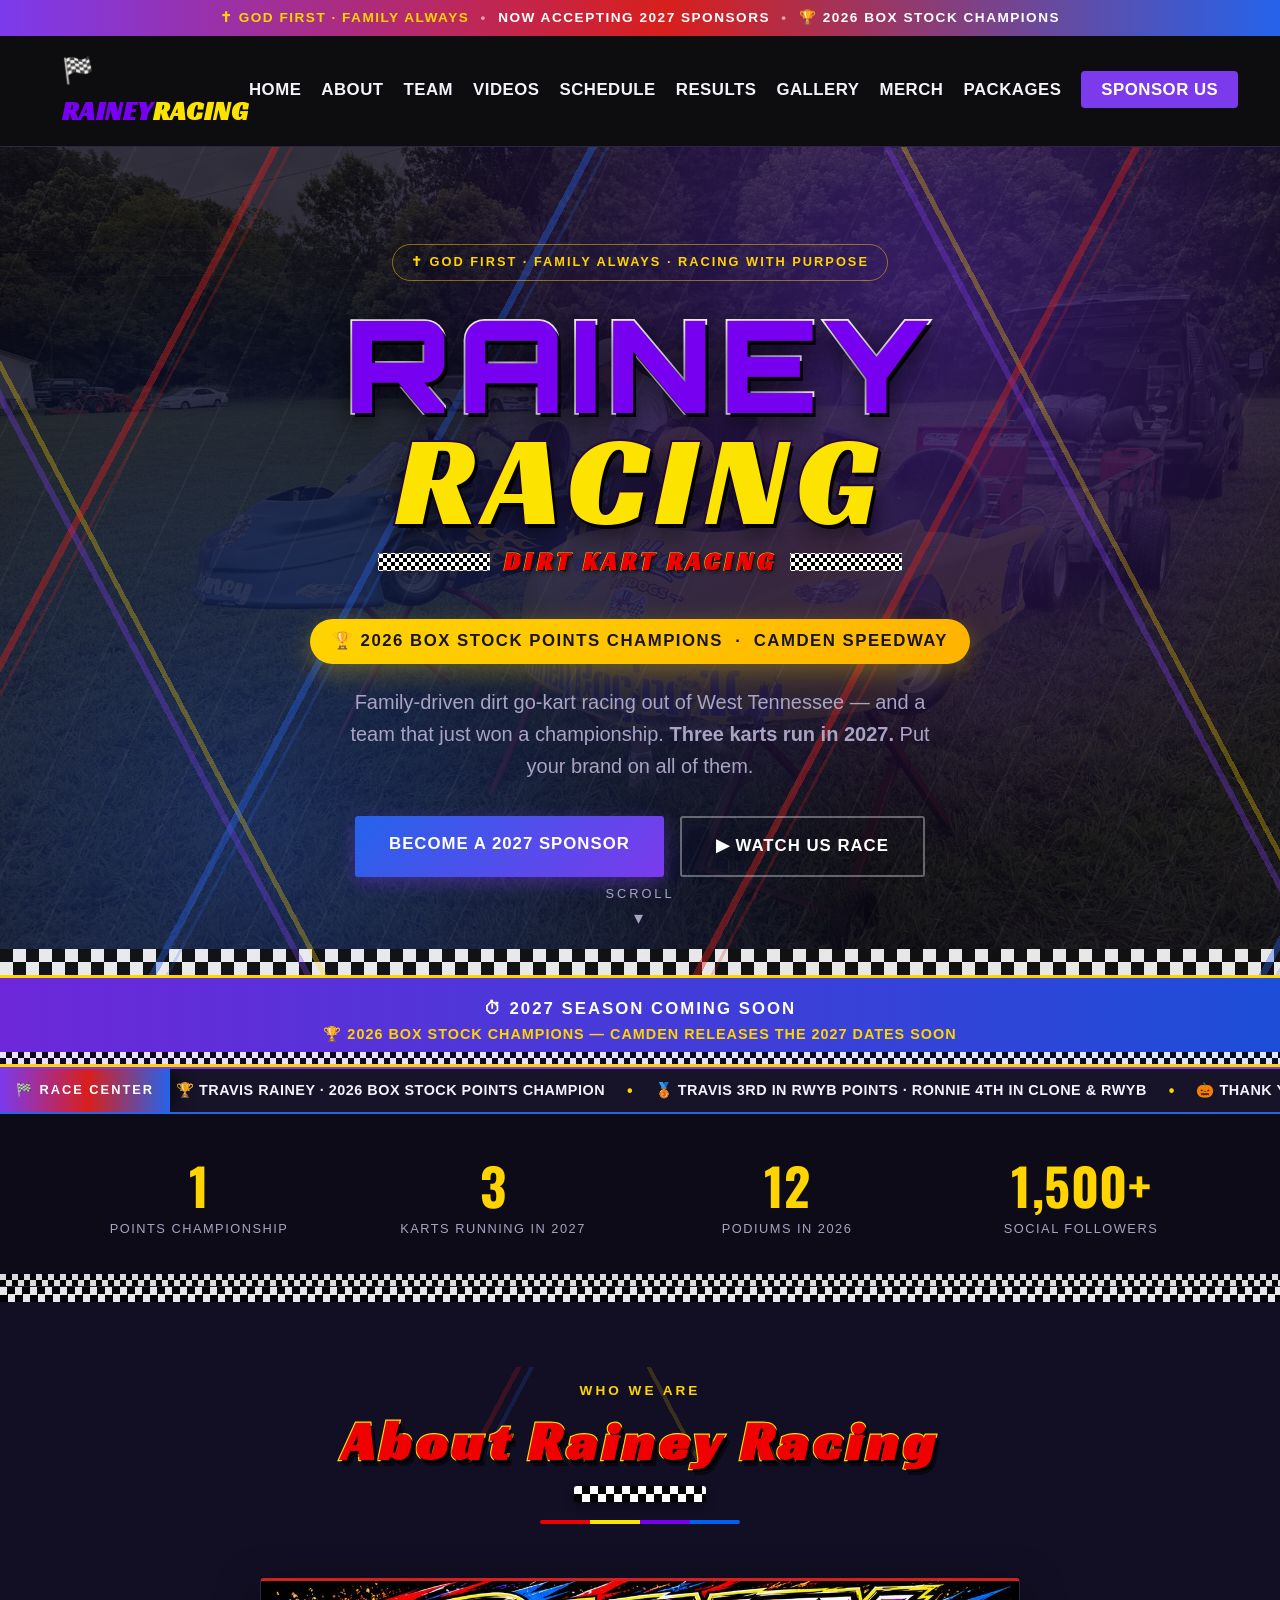
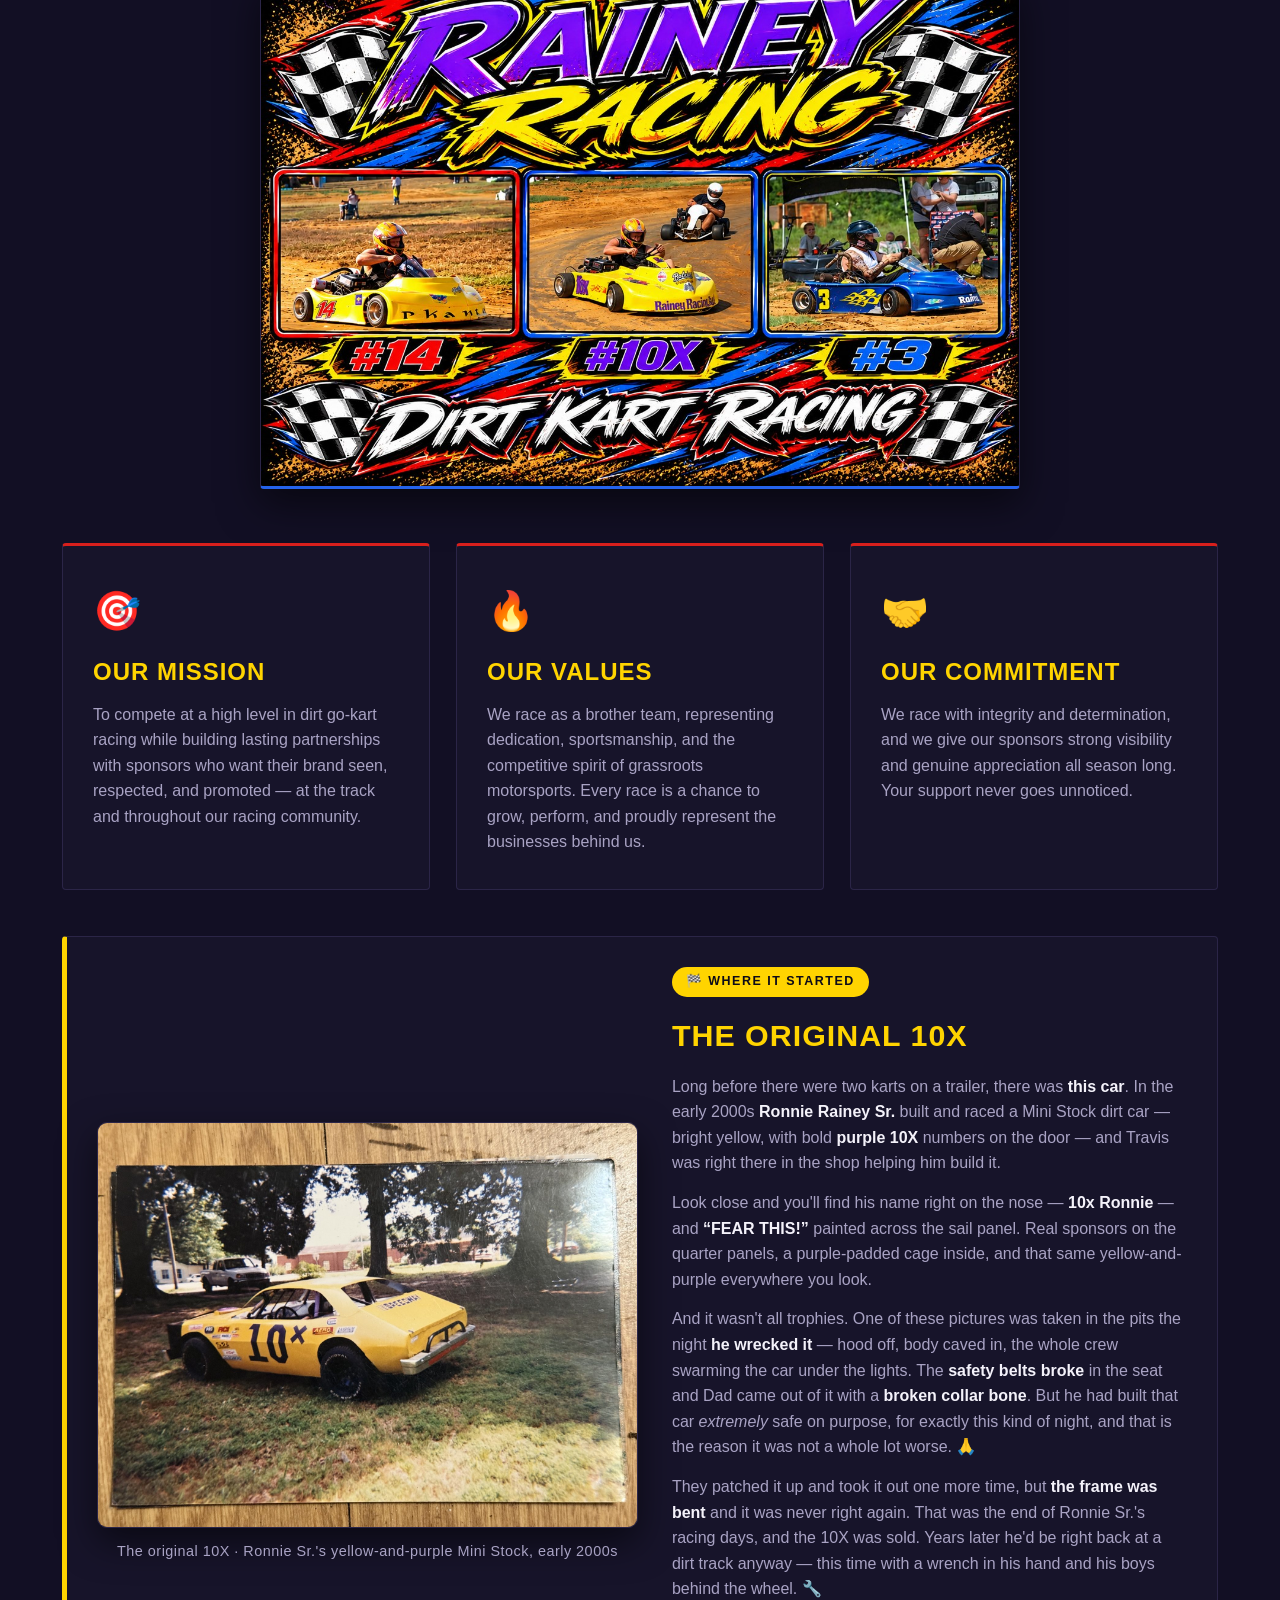
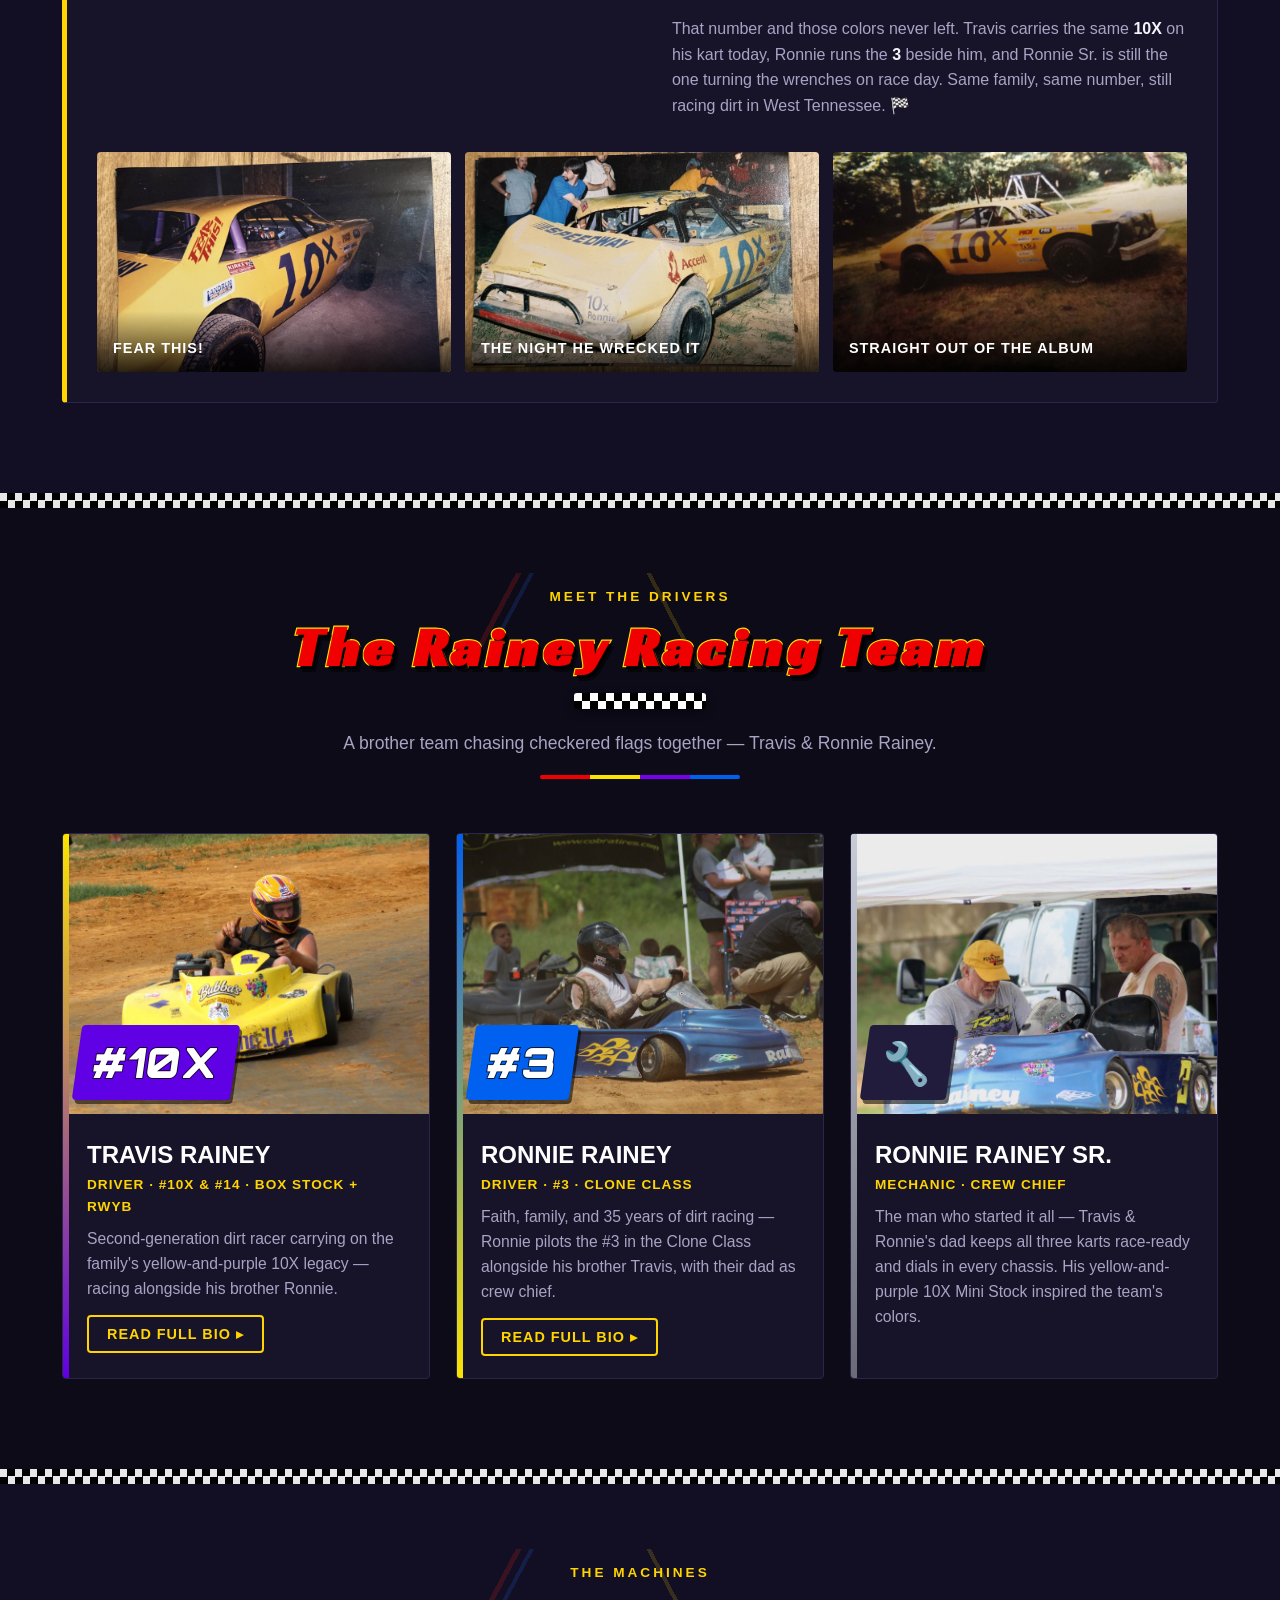
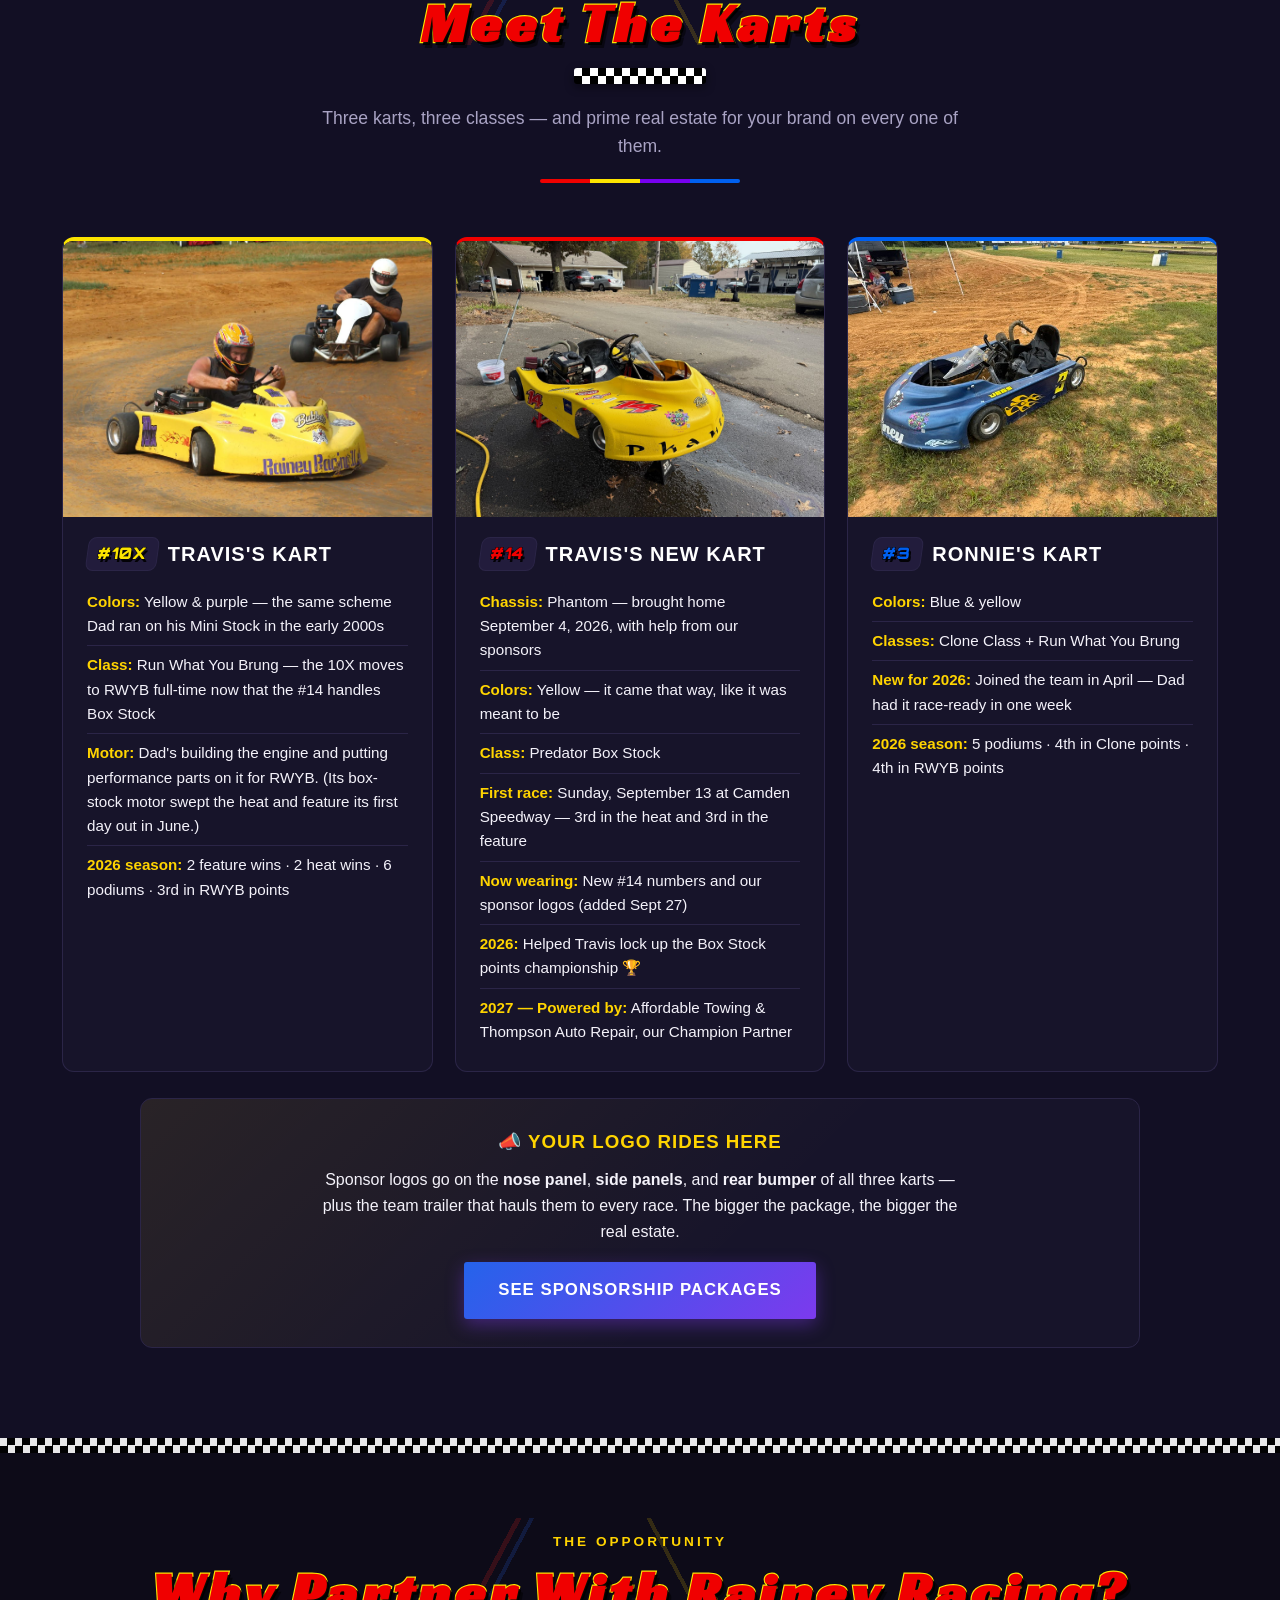
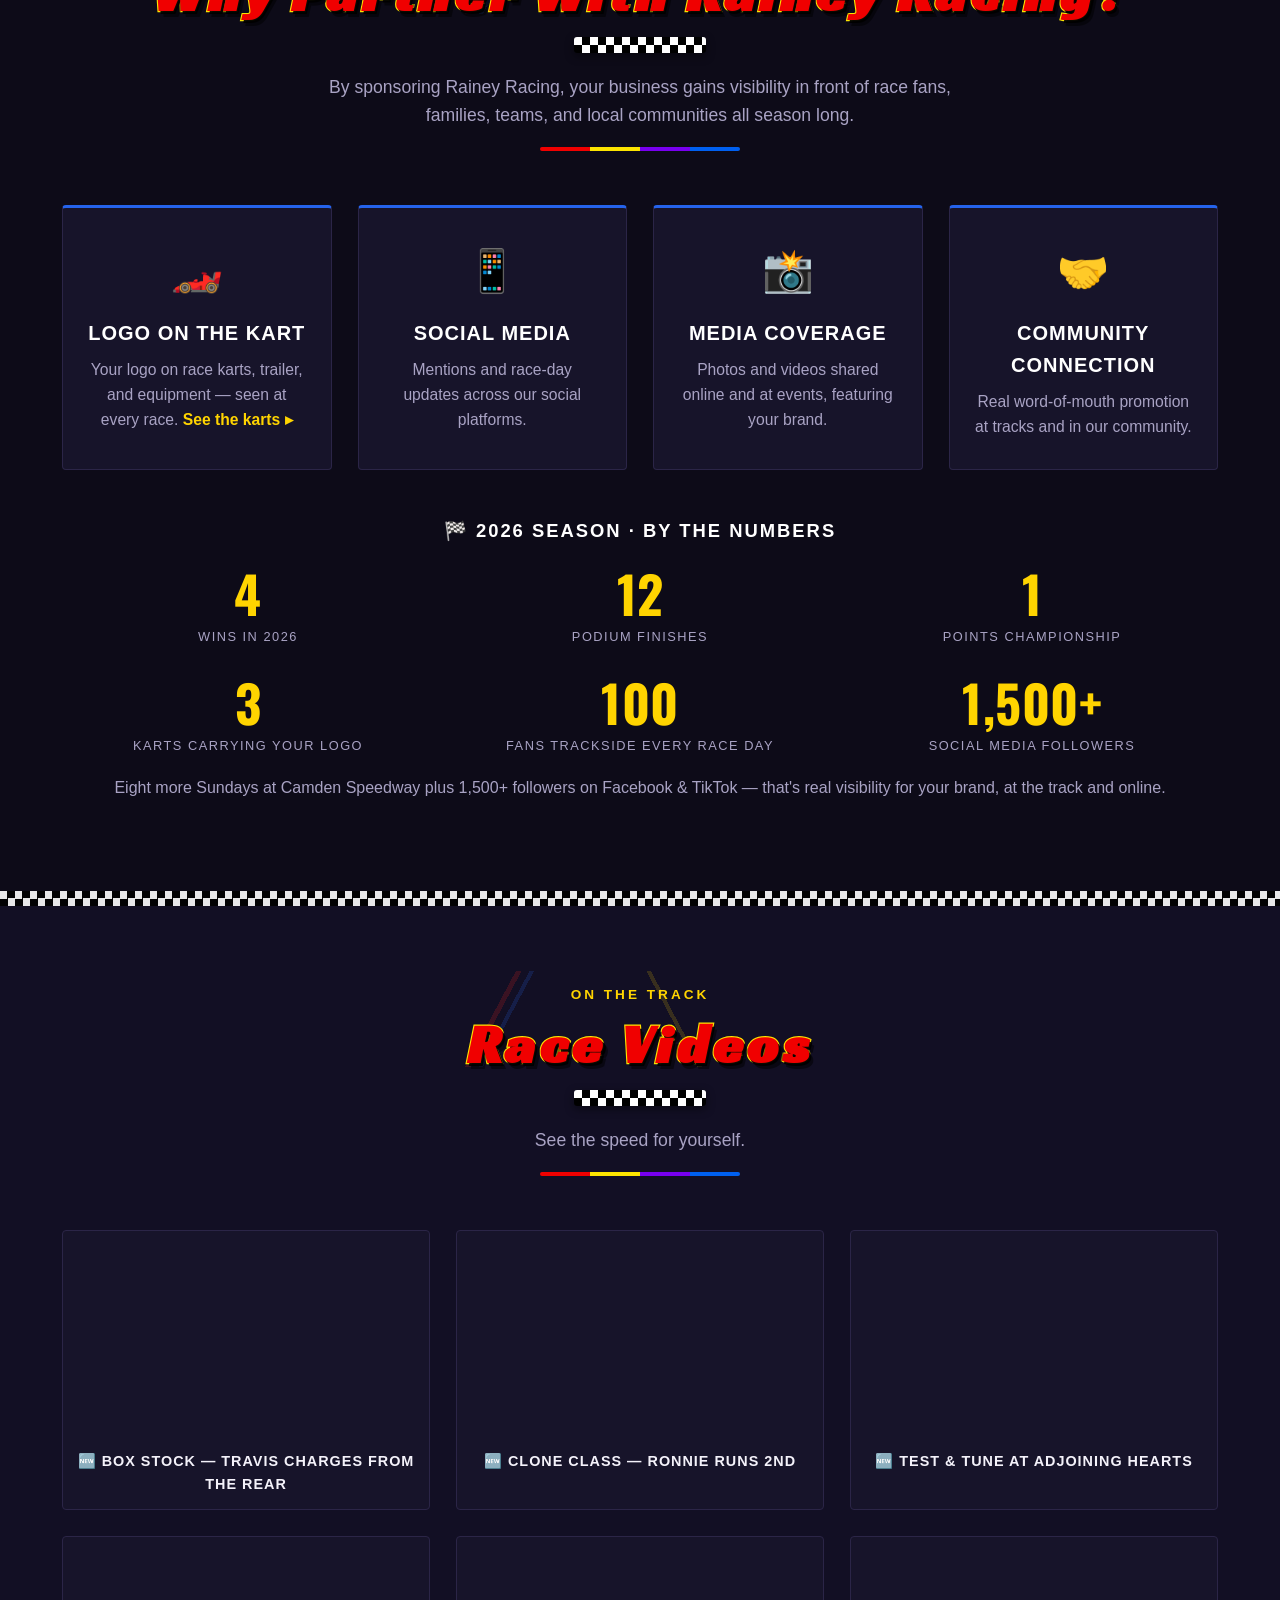
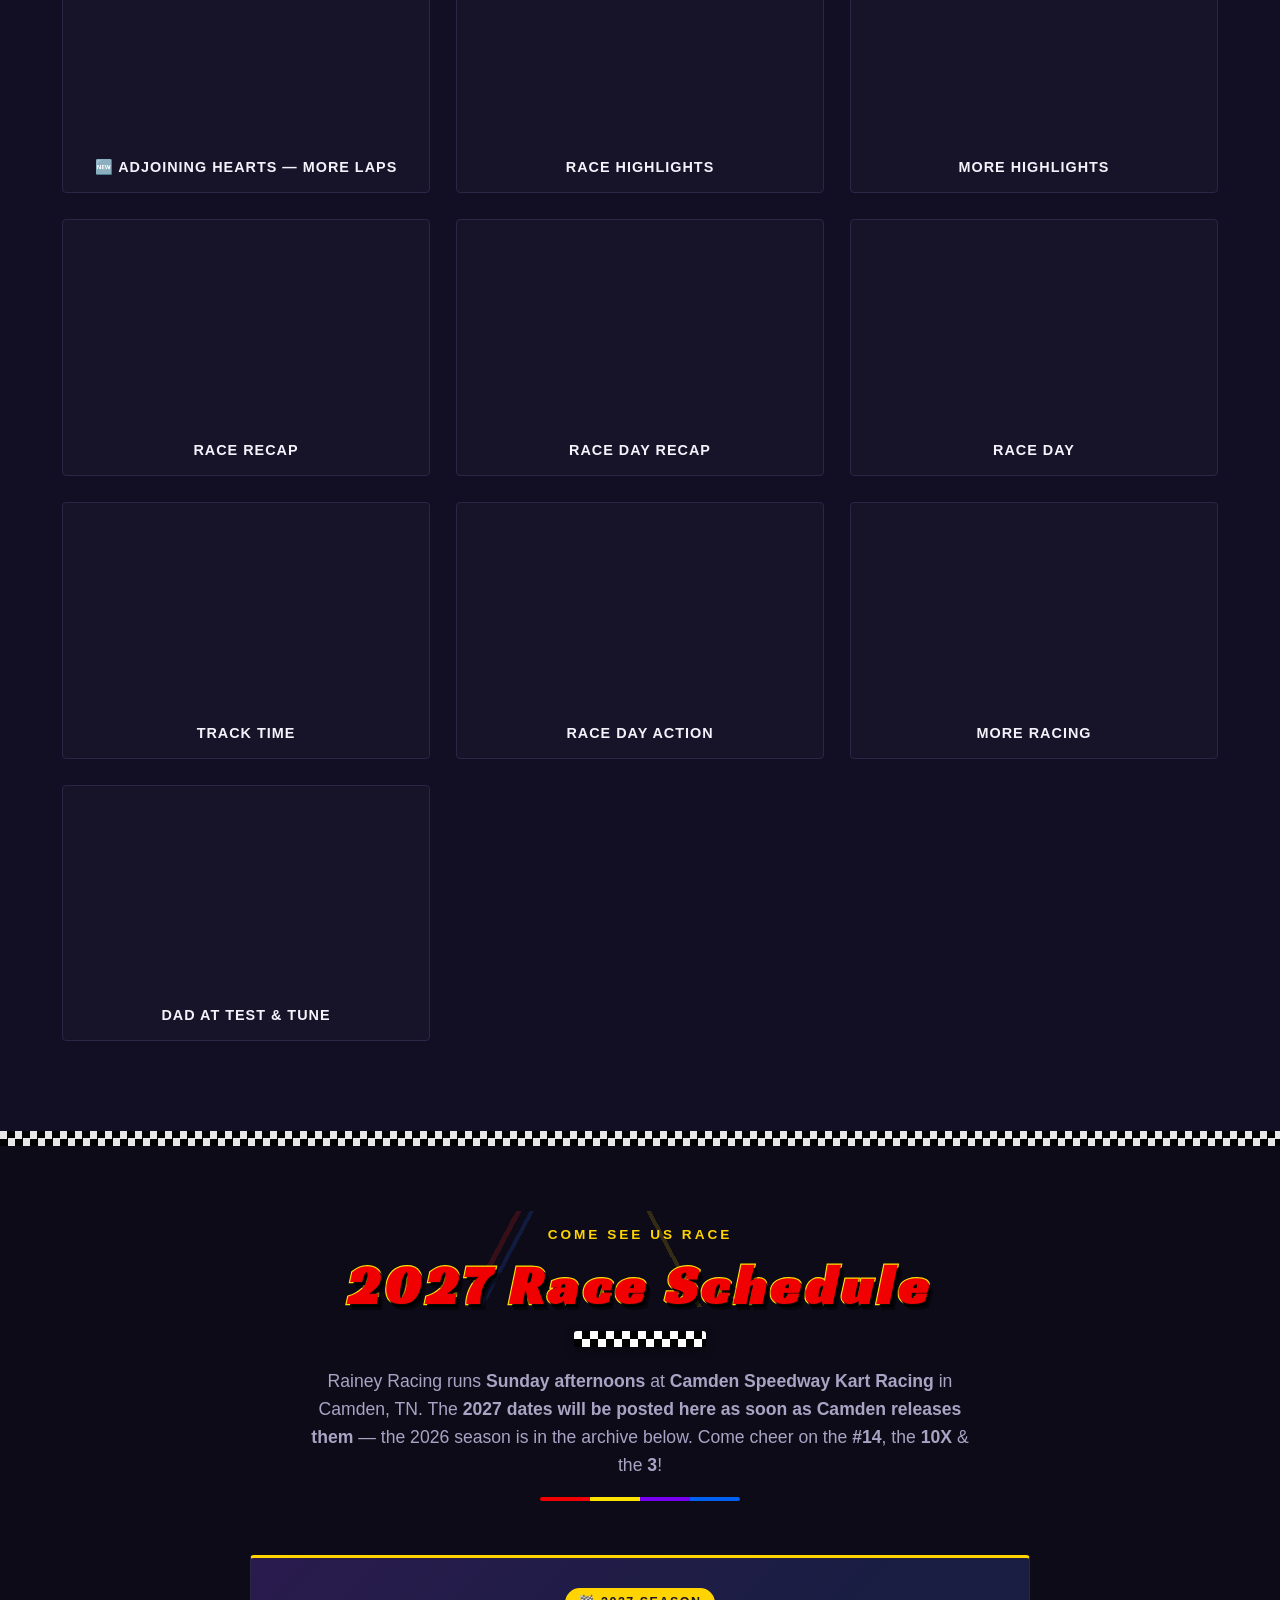
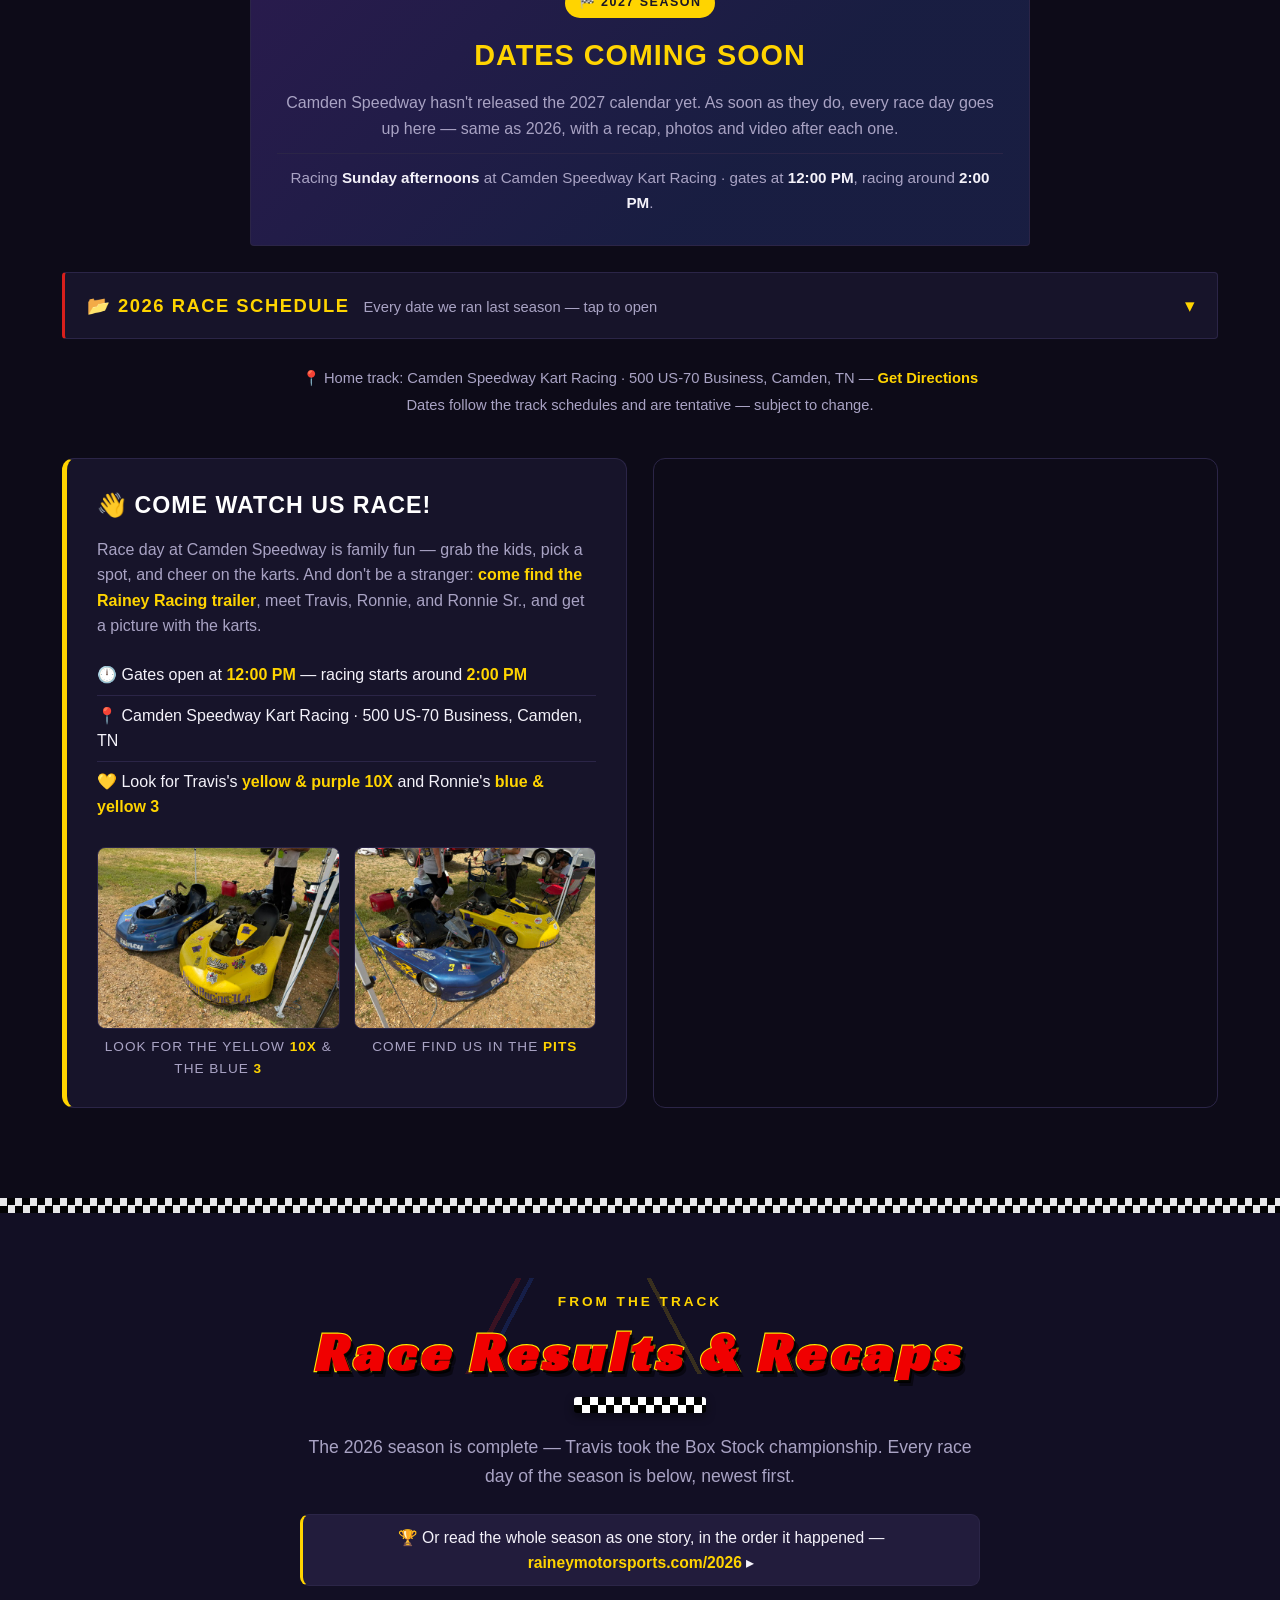
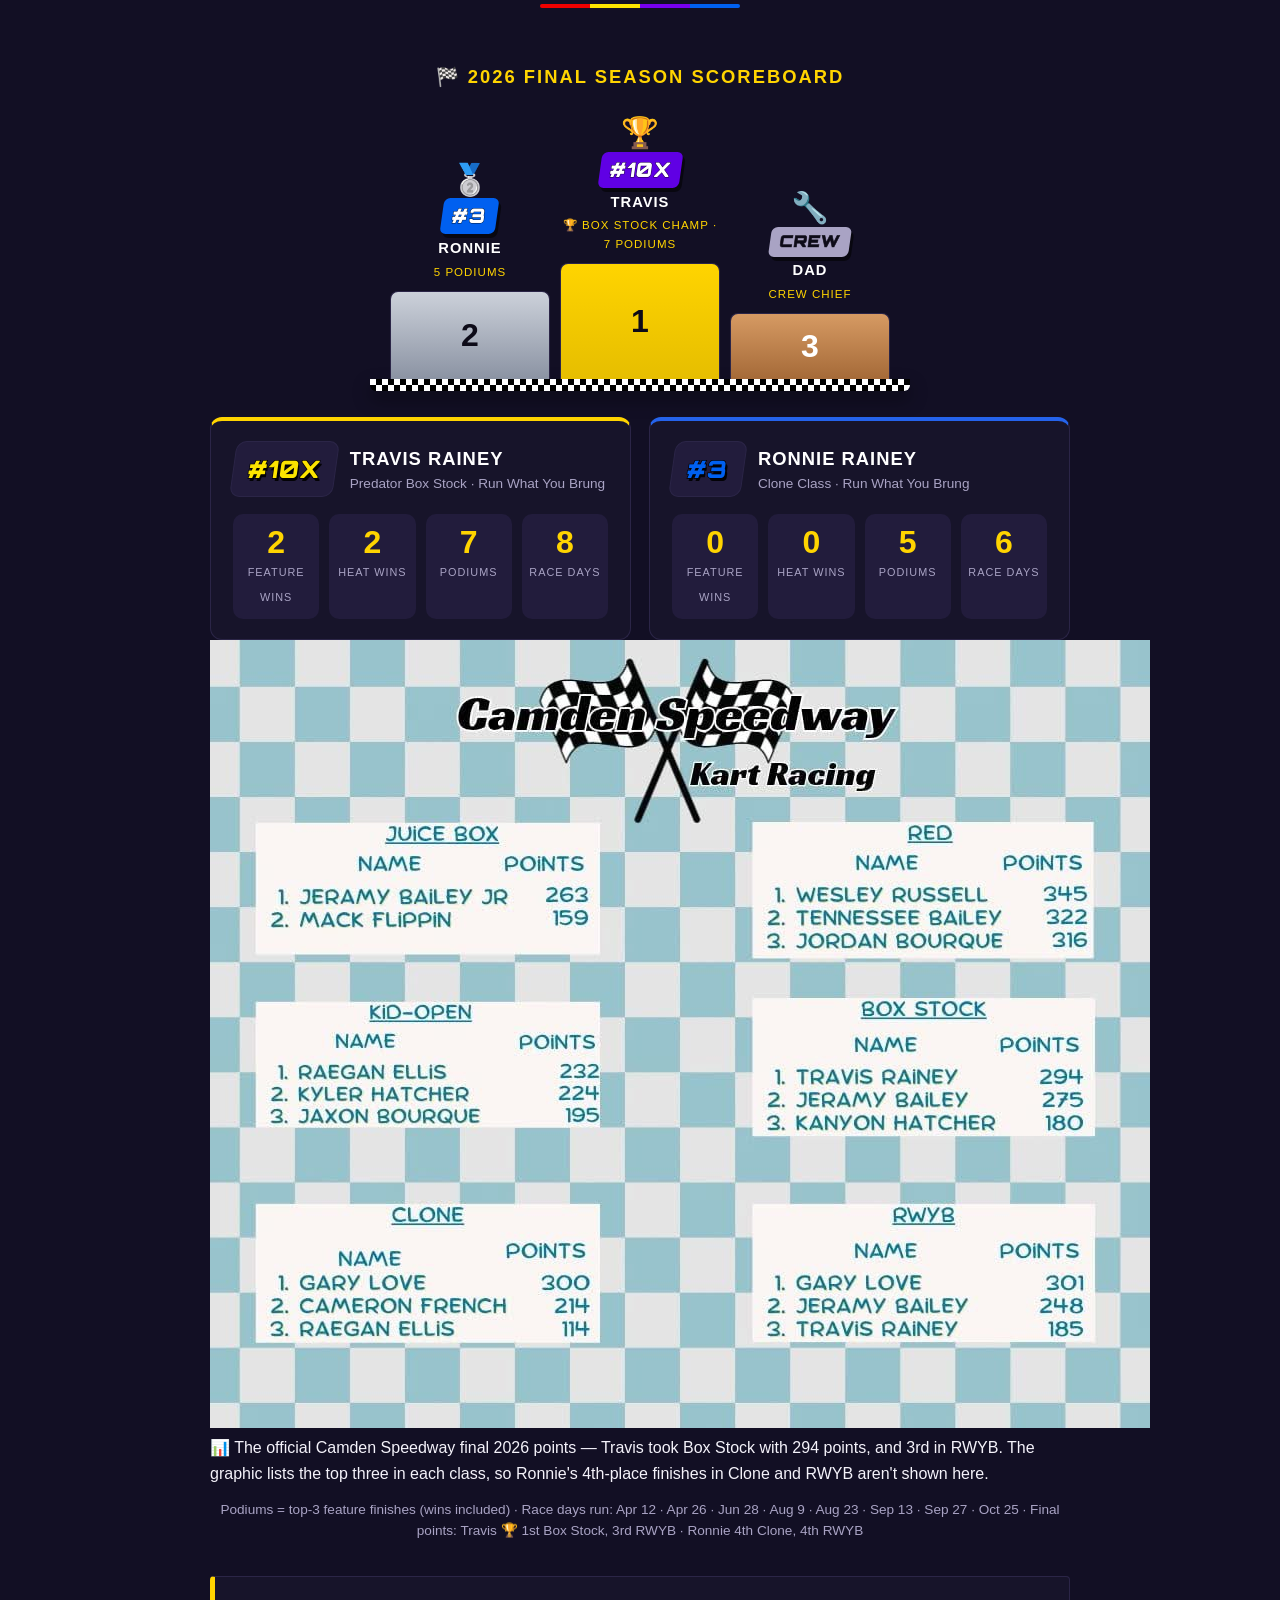
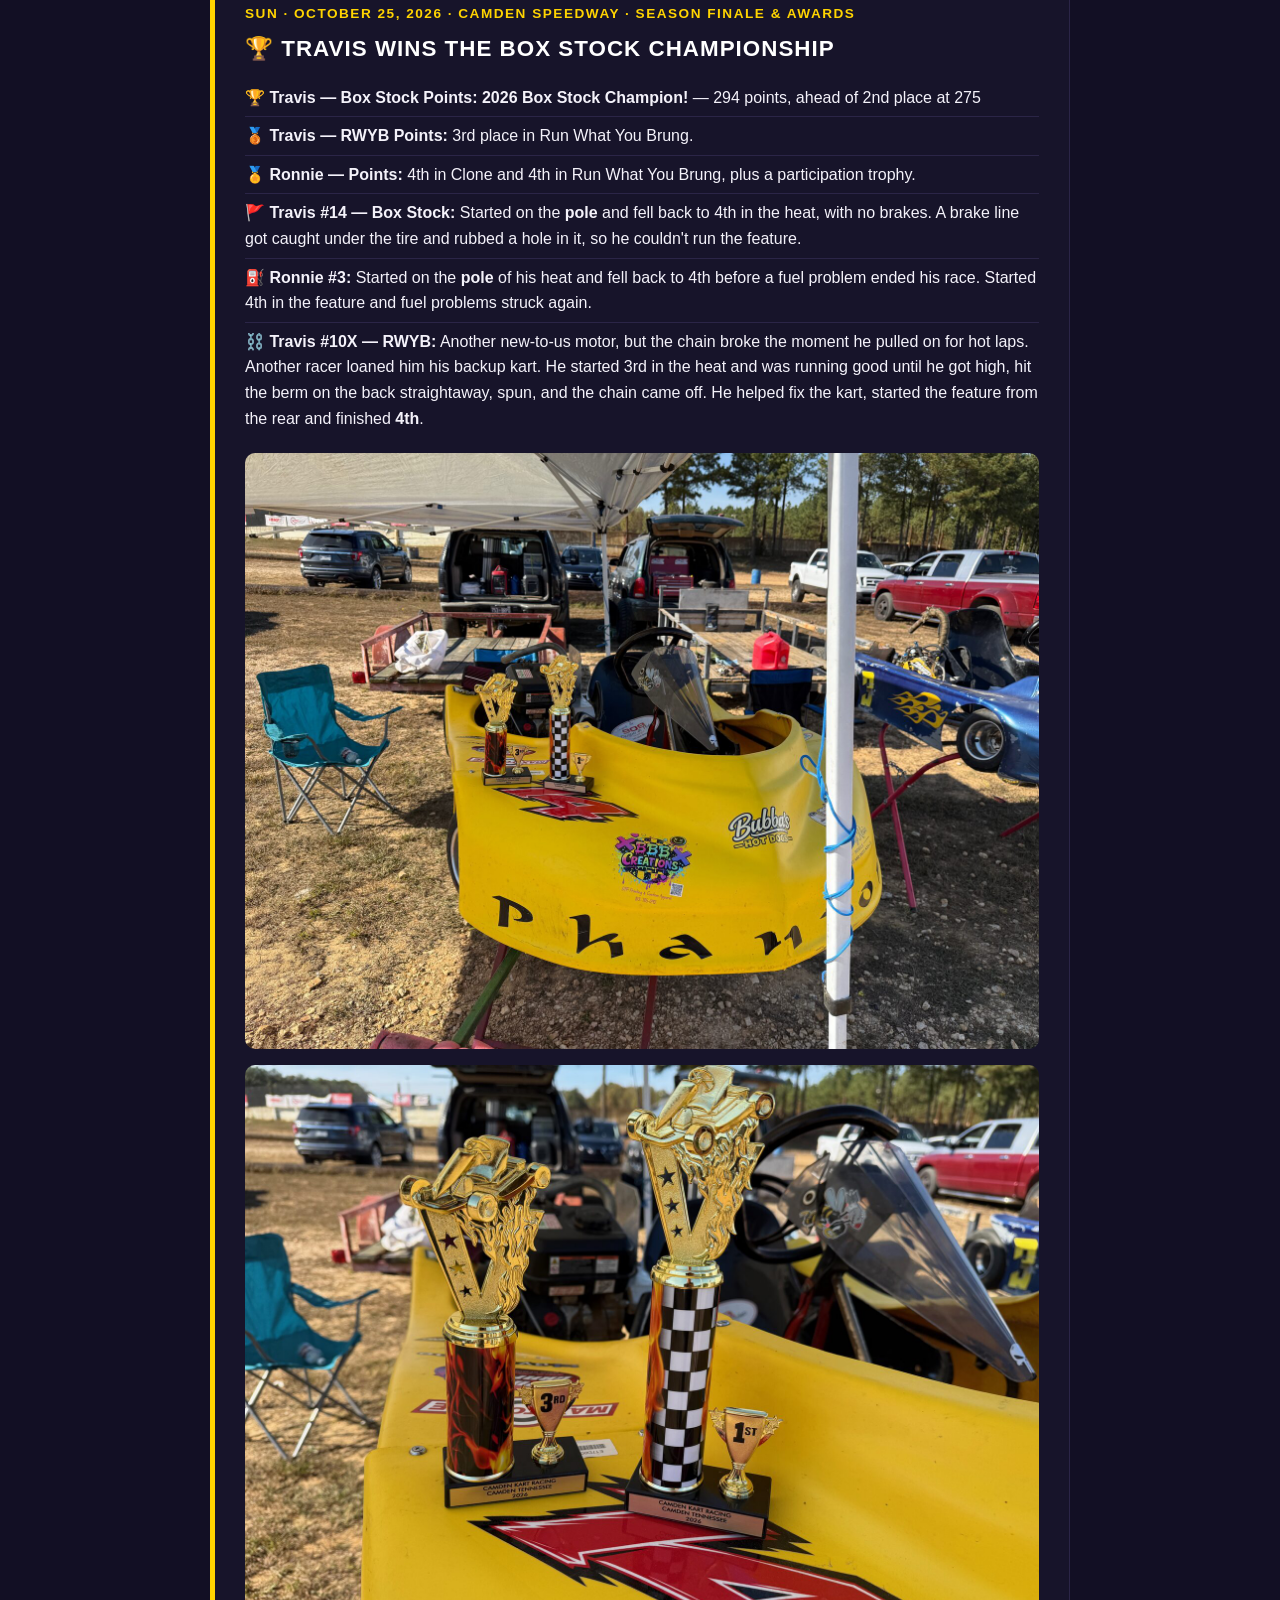
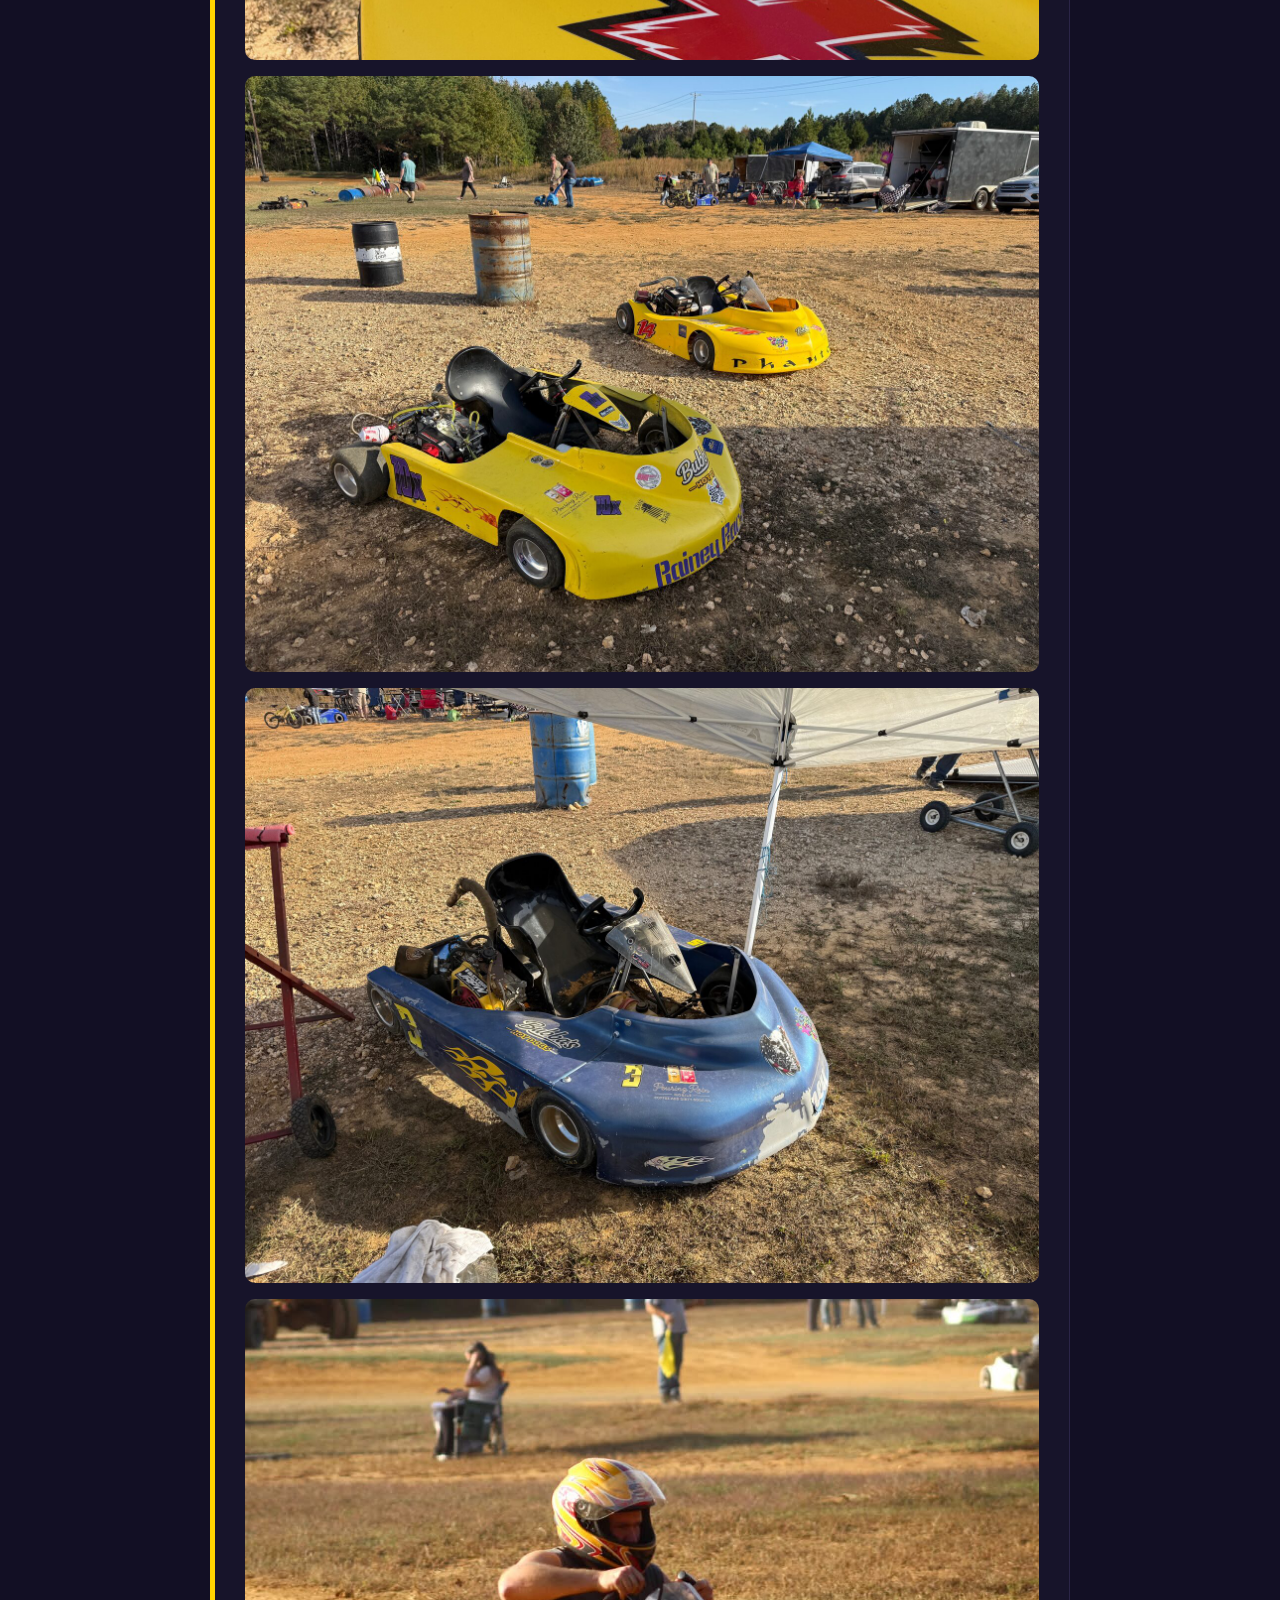
==== commit c6b79cdc: "Add the 2026 Season page The whole year at /2026, in the order it happened - 13 race days with their" ====
--- a/index.html
+++ b/index.html
@@ -482,6 +482,7 @@
                 <span class="section-kicker">From The Track</span>
                 <h2 class="section-title">Race Results &amp; Recaps</h2>
                 <p class="section-intro">The 2026 season is complete — Travis took the Box Stock championship. Every race day of the season is below, newest first.</p>
+                <p class="section-intro"><a class="sponsors-page-link" href="2026/">🏆 Or read the whole season as one story, in the order it happened — <strong>raineymotorsports.com/2026</strong> ▸</a></p>
             </div>
 
             <!-- 2026 Season Scoreboard (update these numbers with each race recap) -->
@@ -763,6 +764,7 @@
                 <span class="section-kicker">The Highlights</span>
                 <h2 class="section-title">Race Gallery</h2>
                 <p class="section-intro">Click any photo to view it full-size.</p>
+                <p class="section-intro"><a class="sponsors-page-link" href="2026/">📸 All 160 photos of the season live on the <strong>2026 Season</strong> page ▸</a></p>
             </div>
             <div class="gallery-grid">
                 <figure class="gallery-item"><img src="images/race/rr-06.jpg" alt="Two Rainey Racing karts on track" loading="lazy"><figcaption>Brothers Racing</figcaption></figure>
@@ -1021,7 +1023,8 @@
                 <div class="spotlight-text">
                     <h3>Steve Thompson — Affordable Towing &amp; Thompson Auto Repair</h3>
                     <p>Meet the first <strong>Champion Partner</strong> in Rainey Racing history. <strong>Steve Thompson</strong> of Springville is backing all three karts for the <strong>2027 season</strong>, and both of his businesses ride with us — on the #14, the 10X, the 3 and the trailer.</p>
-                    <p><strong>Affordable Towing</strong> runs local and long-range towing for cars, trucks and campers, plus lockouts and jump starts — and they're <strong>open around the clock</strong>. Steve's son runs the trucks day to day. <strong>Thompson Auto Repair</strong> handles the wrench work out of the same town.</p>
+                    <p><strong>Affordable Towing</strong> is Steve's own truck — local and long-range towing for cars, trucks and campers, plus lockouts and jump starts, and he's <strong>open around the clock</strong>. And long range means long range: last week he ran all the way to <strong>Ohio</strong> to collect a classic car and hauled it home to Paris. Bought something out of state, or got a vehicle that won't roll? That's one phone call.</p>
+                    <p><strong>Thompson Auto Repair</strong> handles the wrench work out of Springville.</p>
                     <p>Here's the thing: every single family in those pits towed a trailer to get there. Bearings, brakes, blowouts on the way home — it happens to all of us. <strong>Put that first number in your phone before you need it.</strong> And when you call, tell 'em Rainey Racing sent you. 🚛🔧</p>
                 </div>
             </div>
